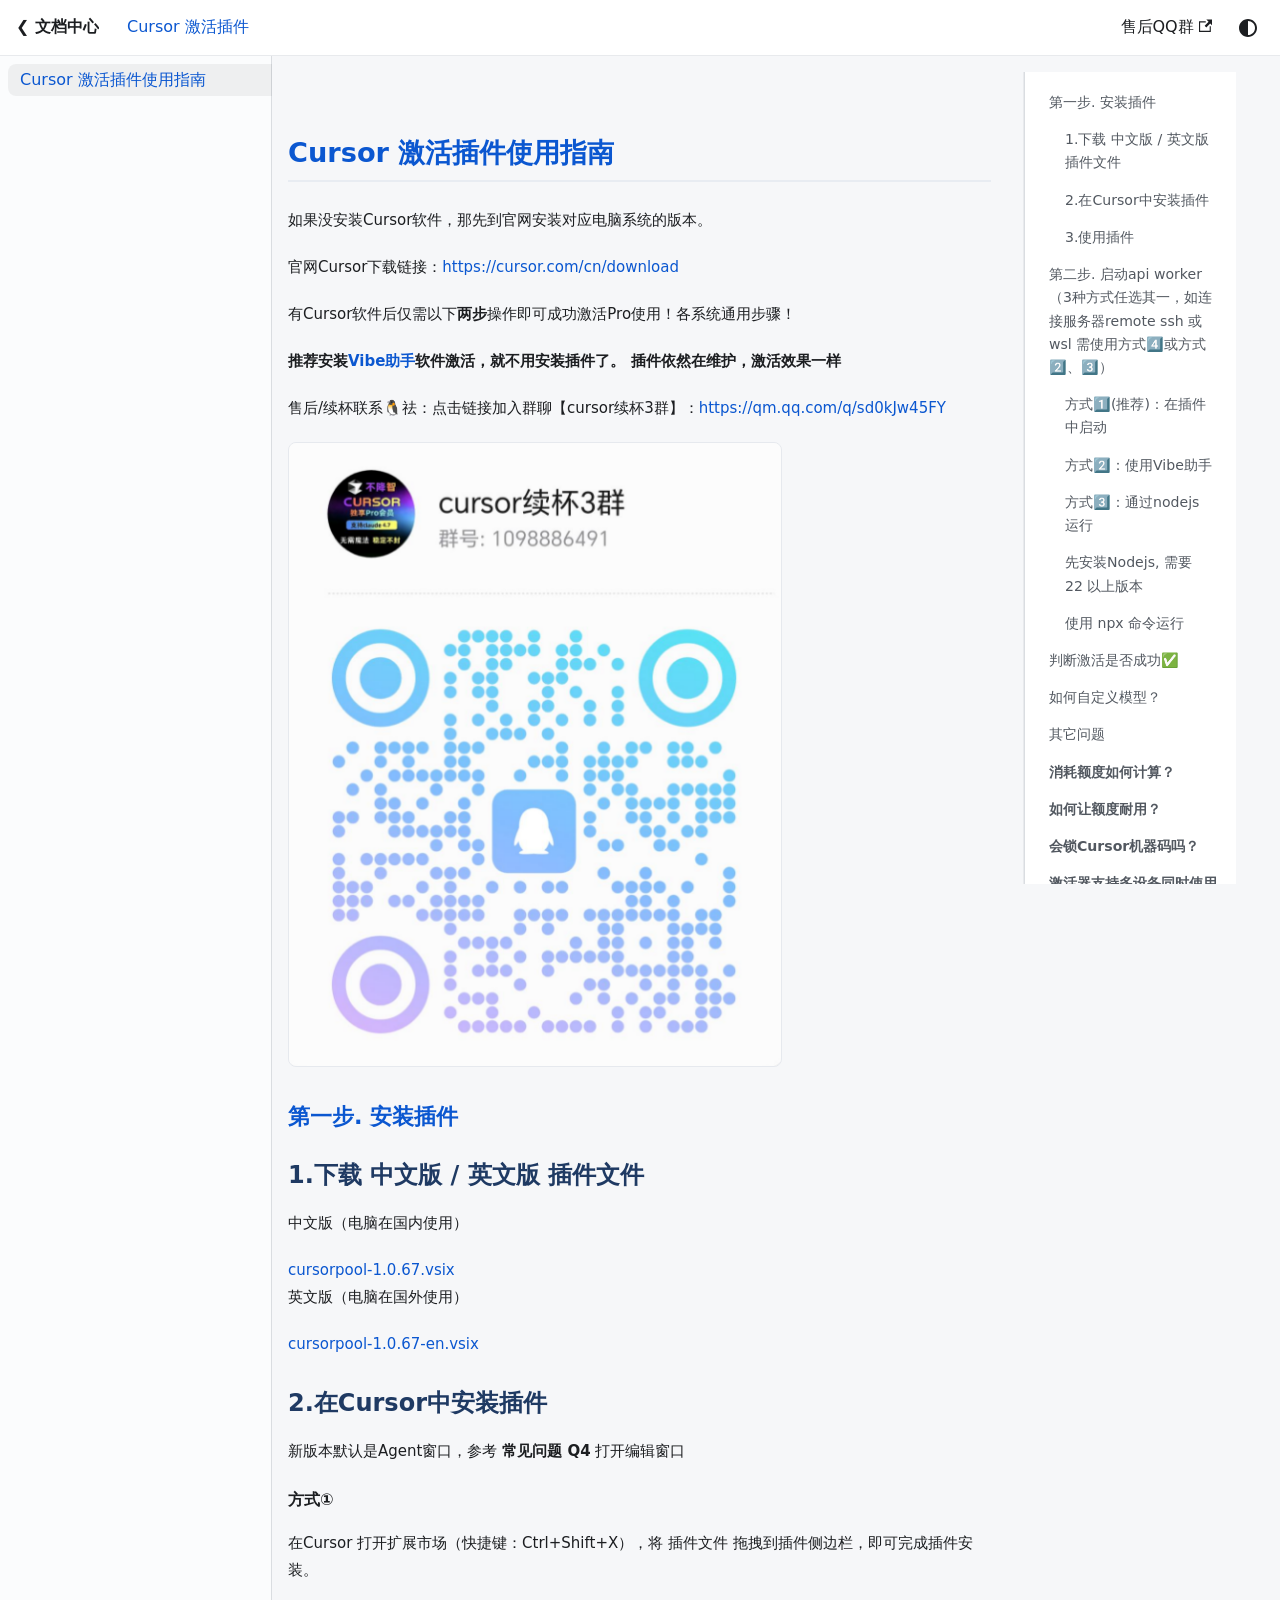
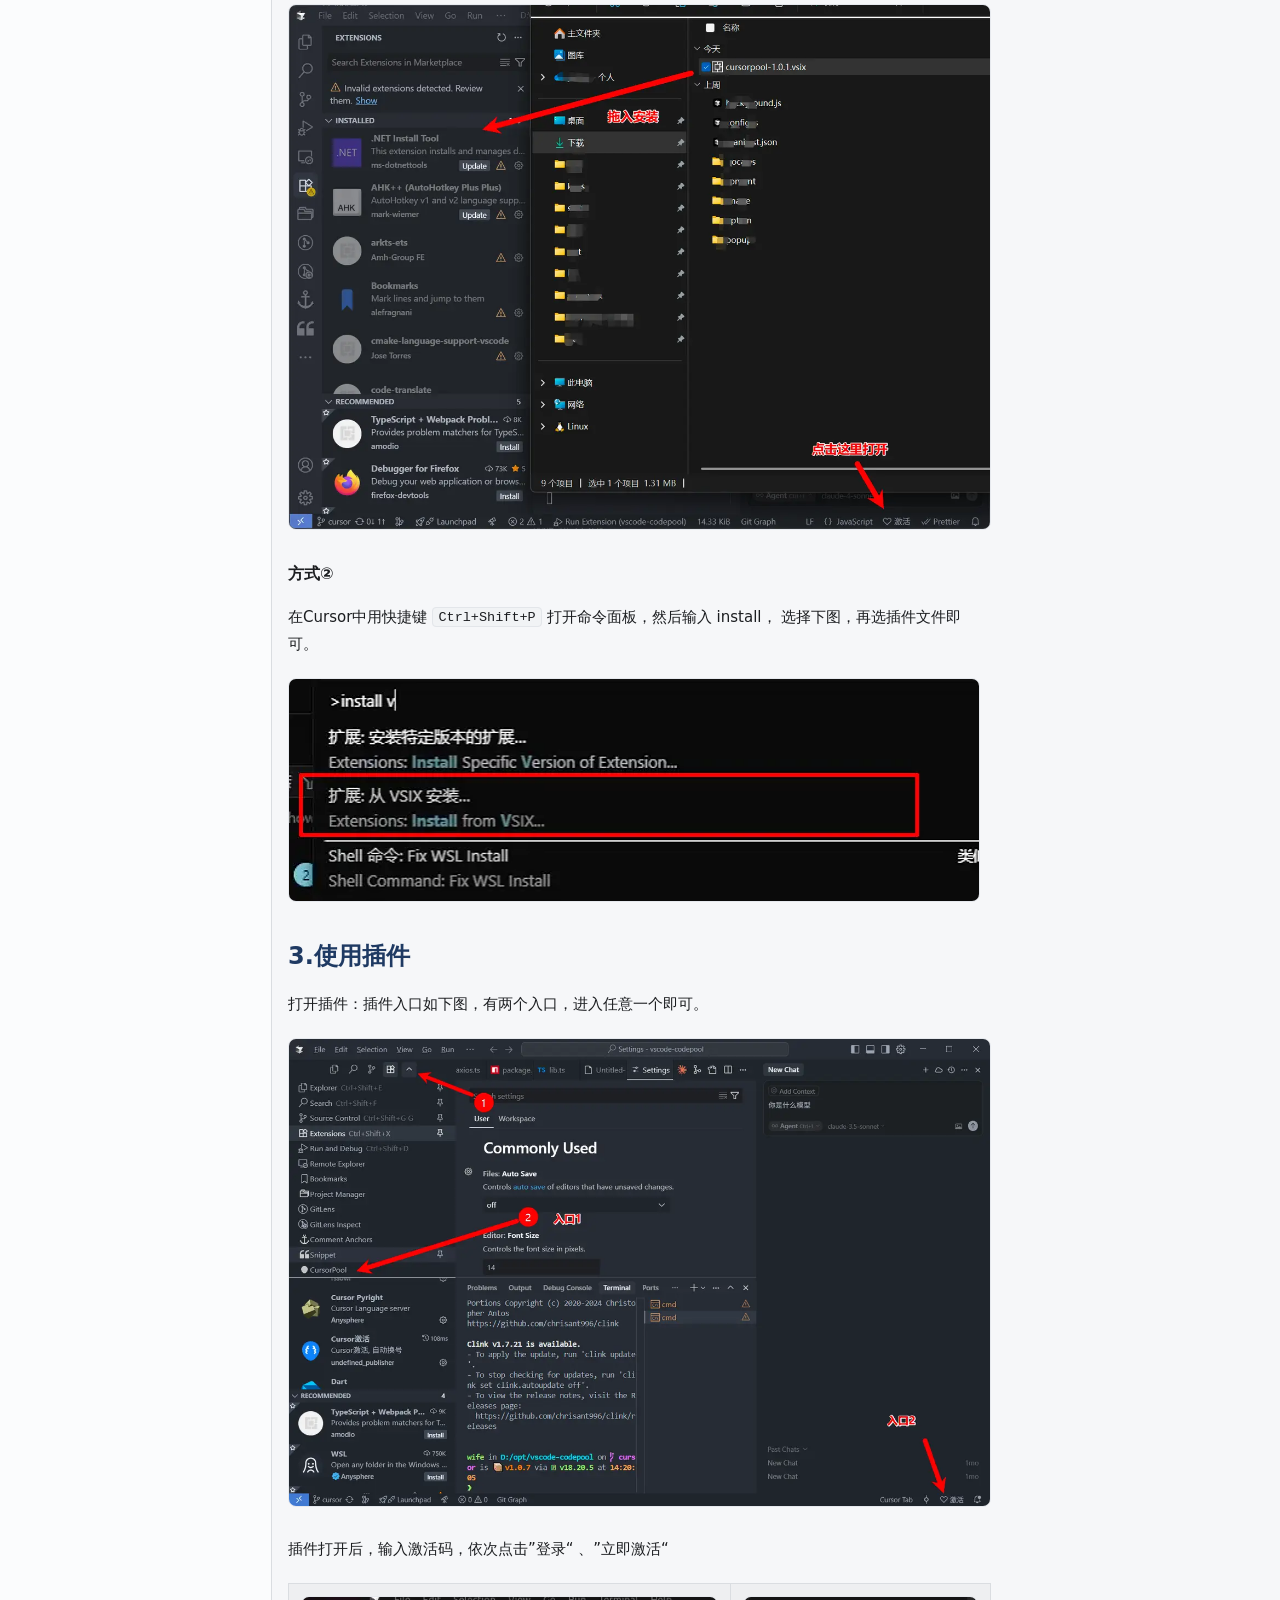
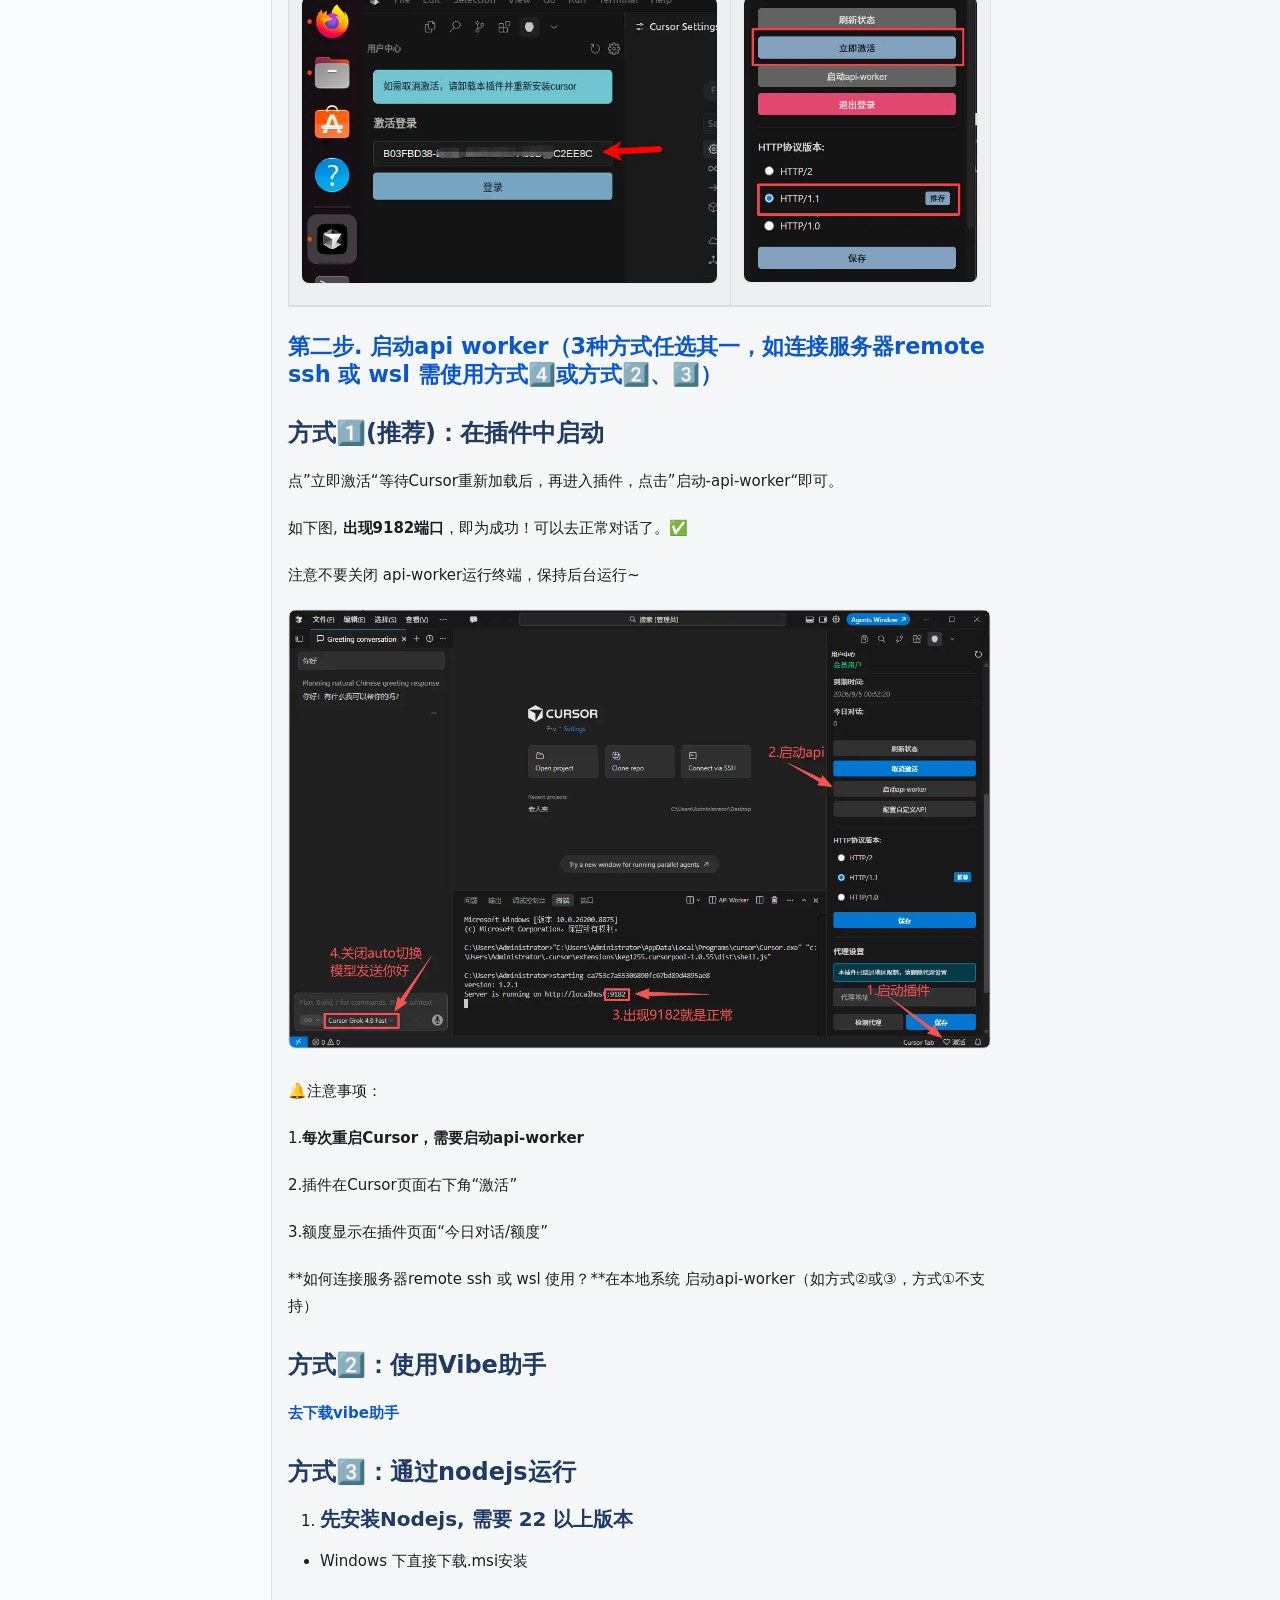
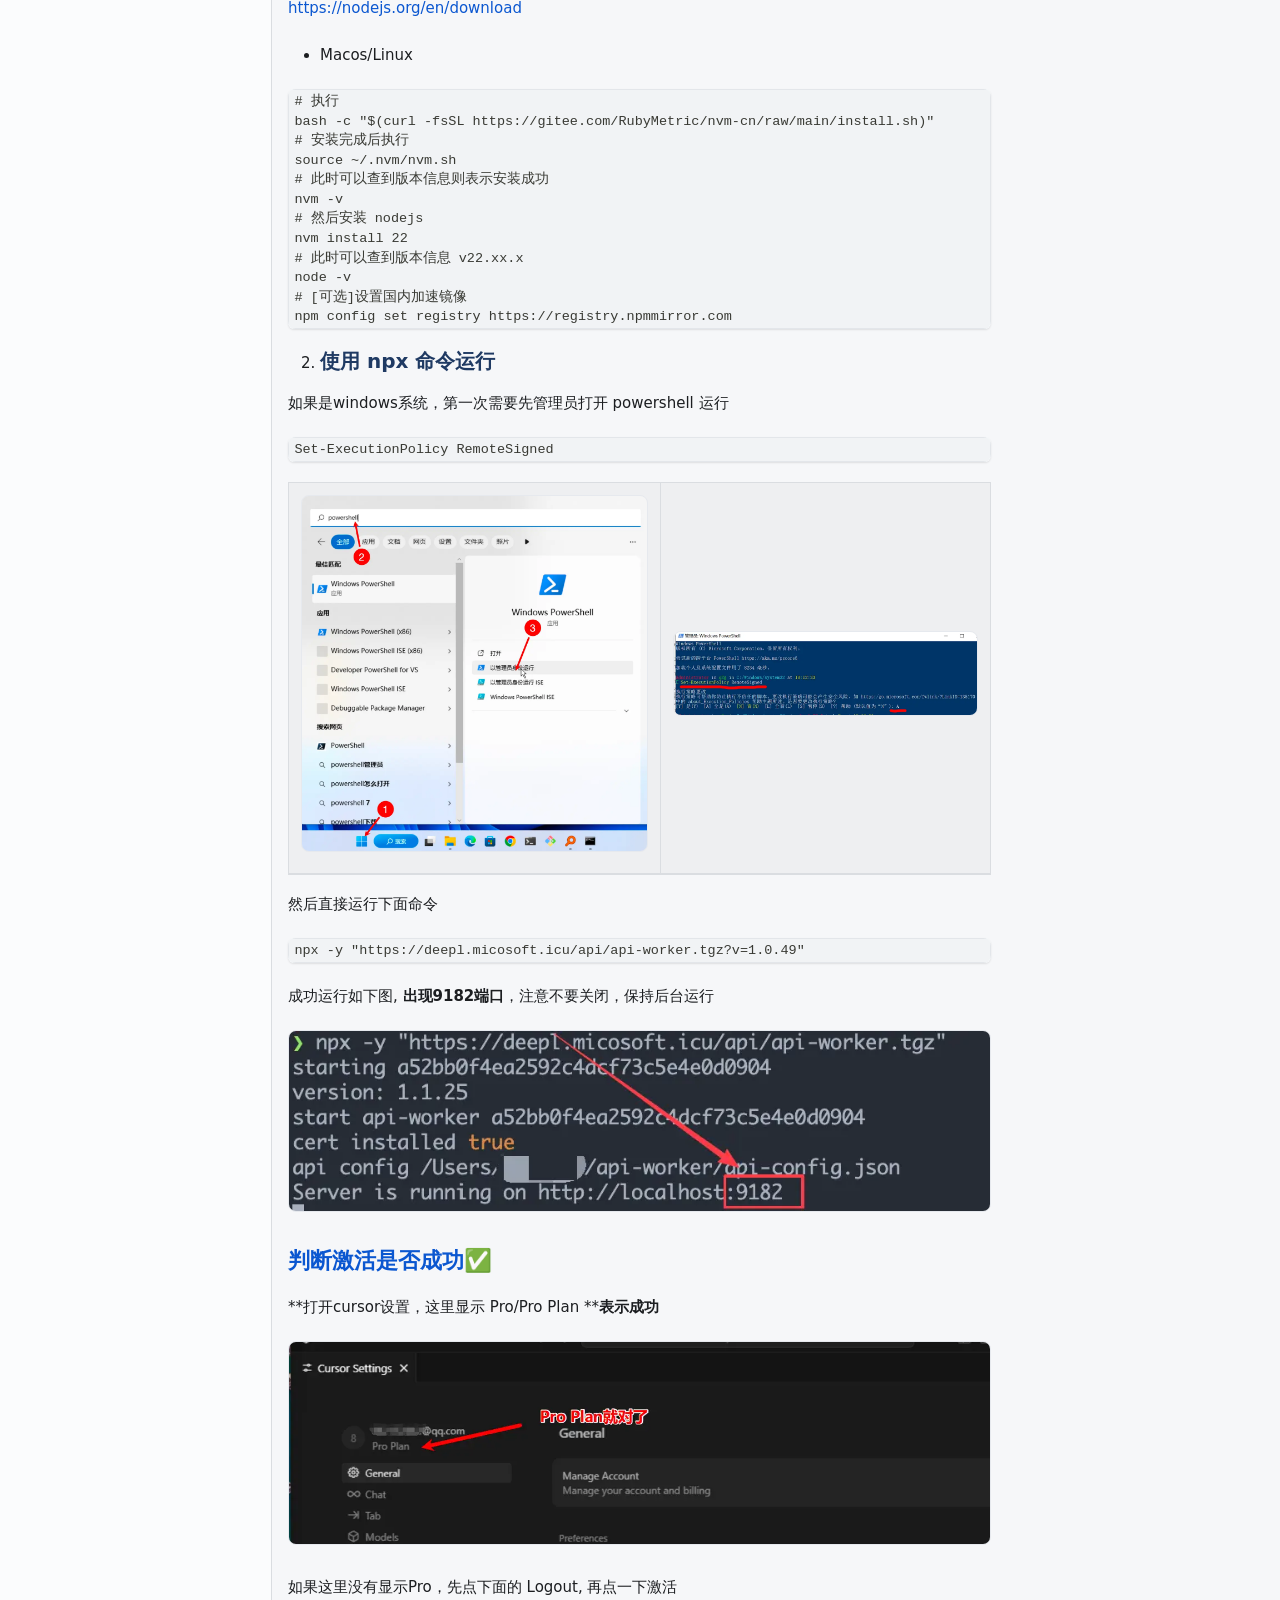
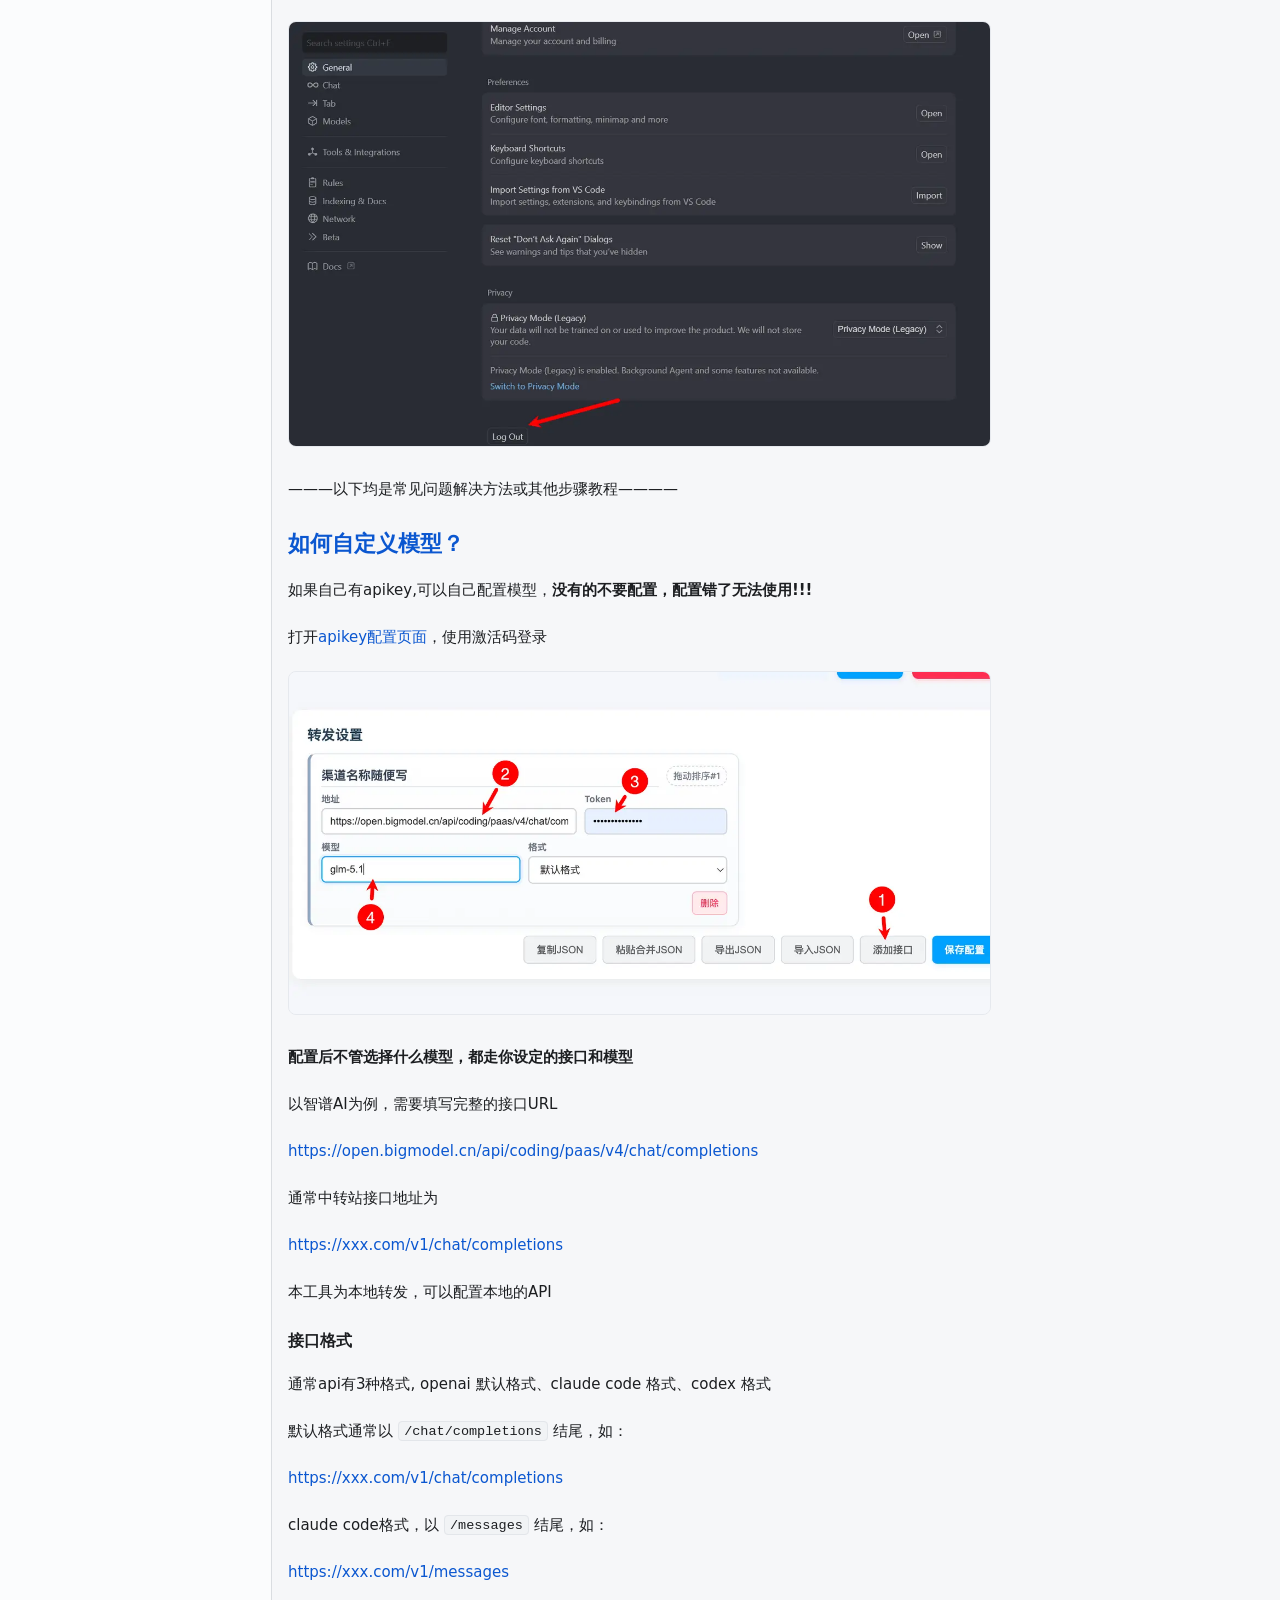
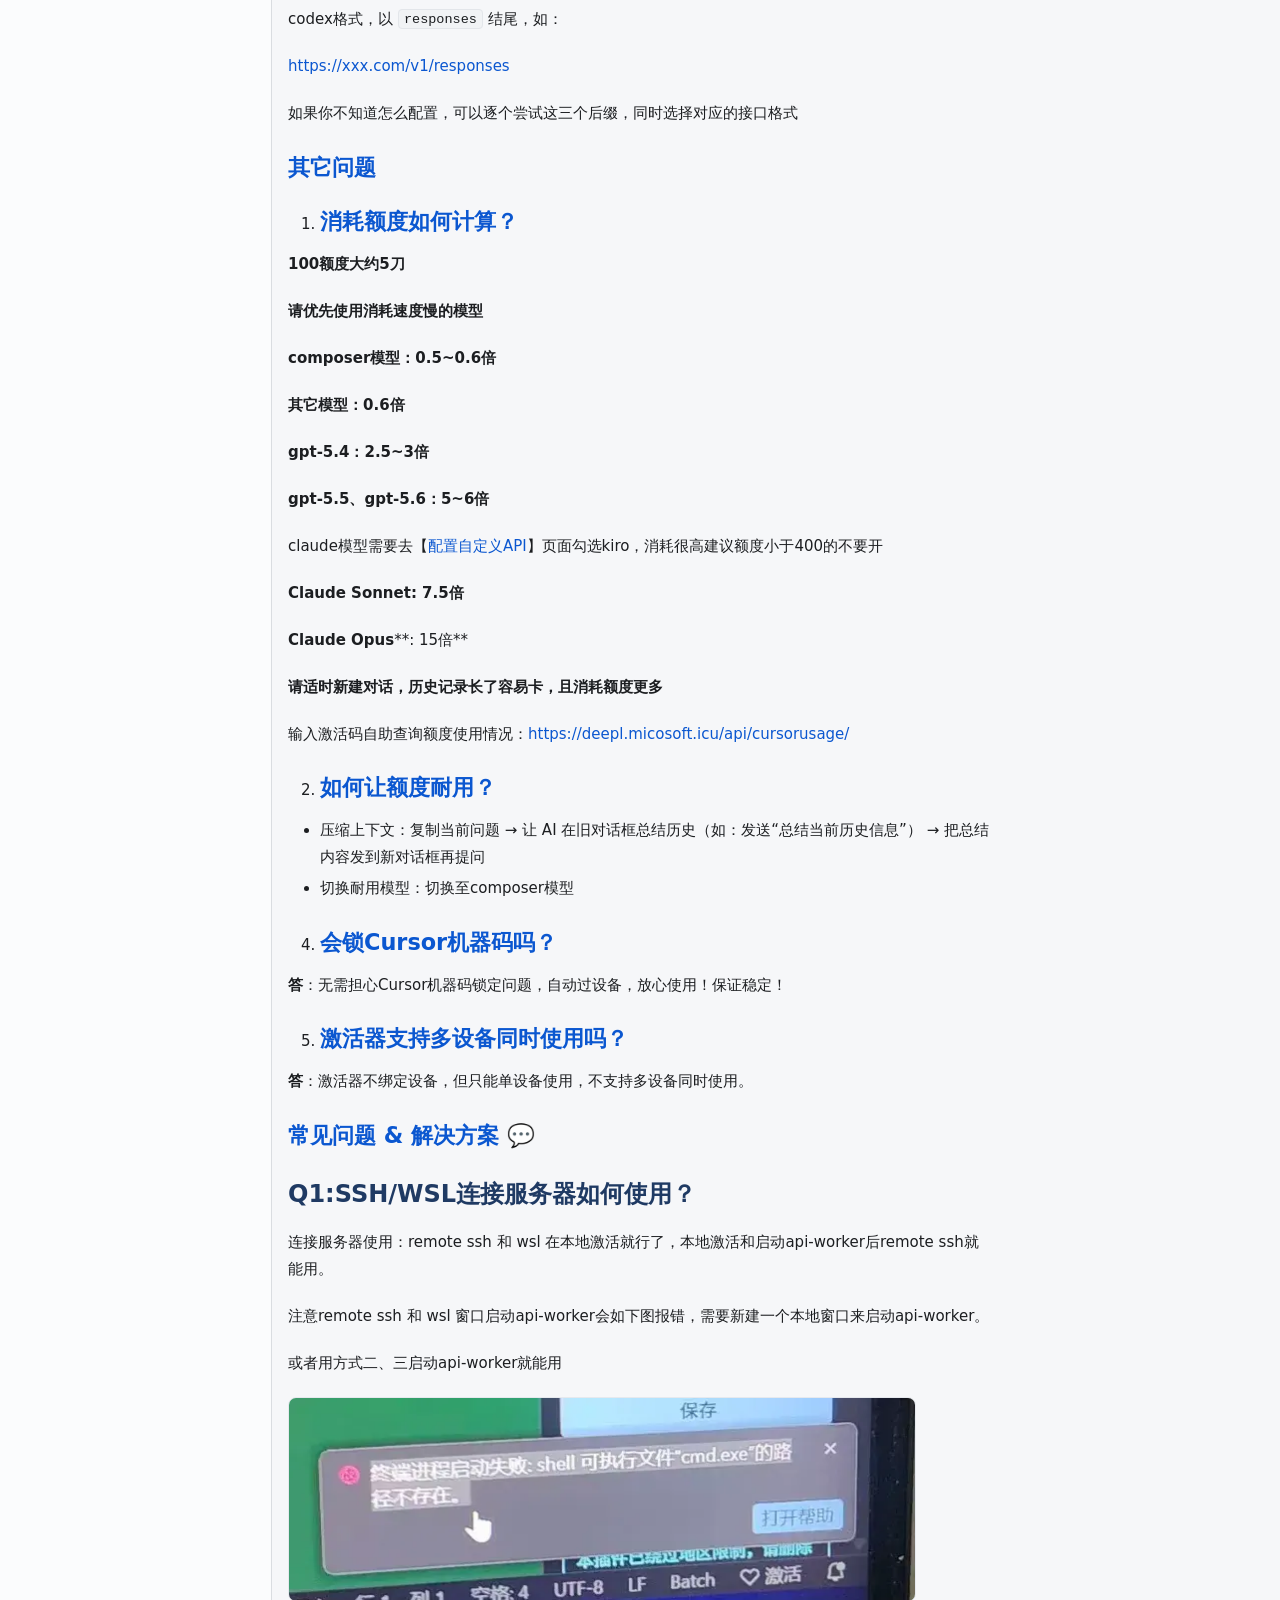
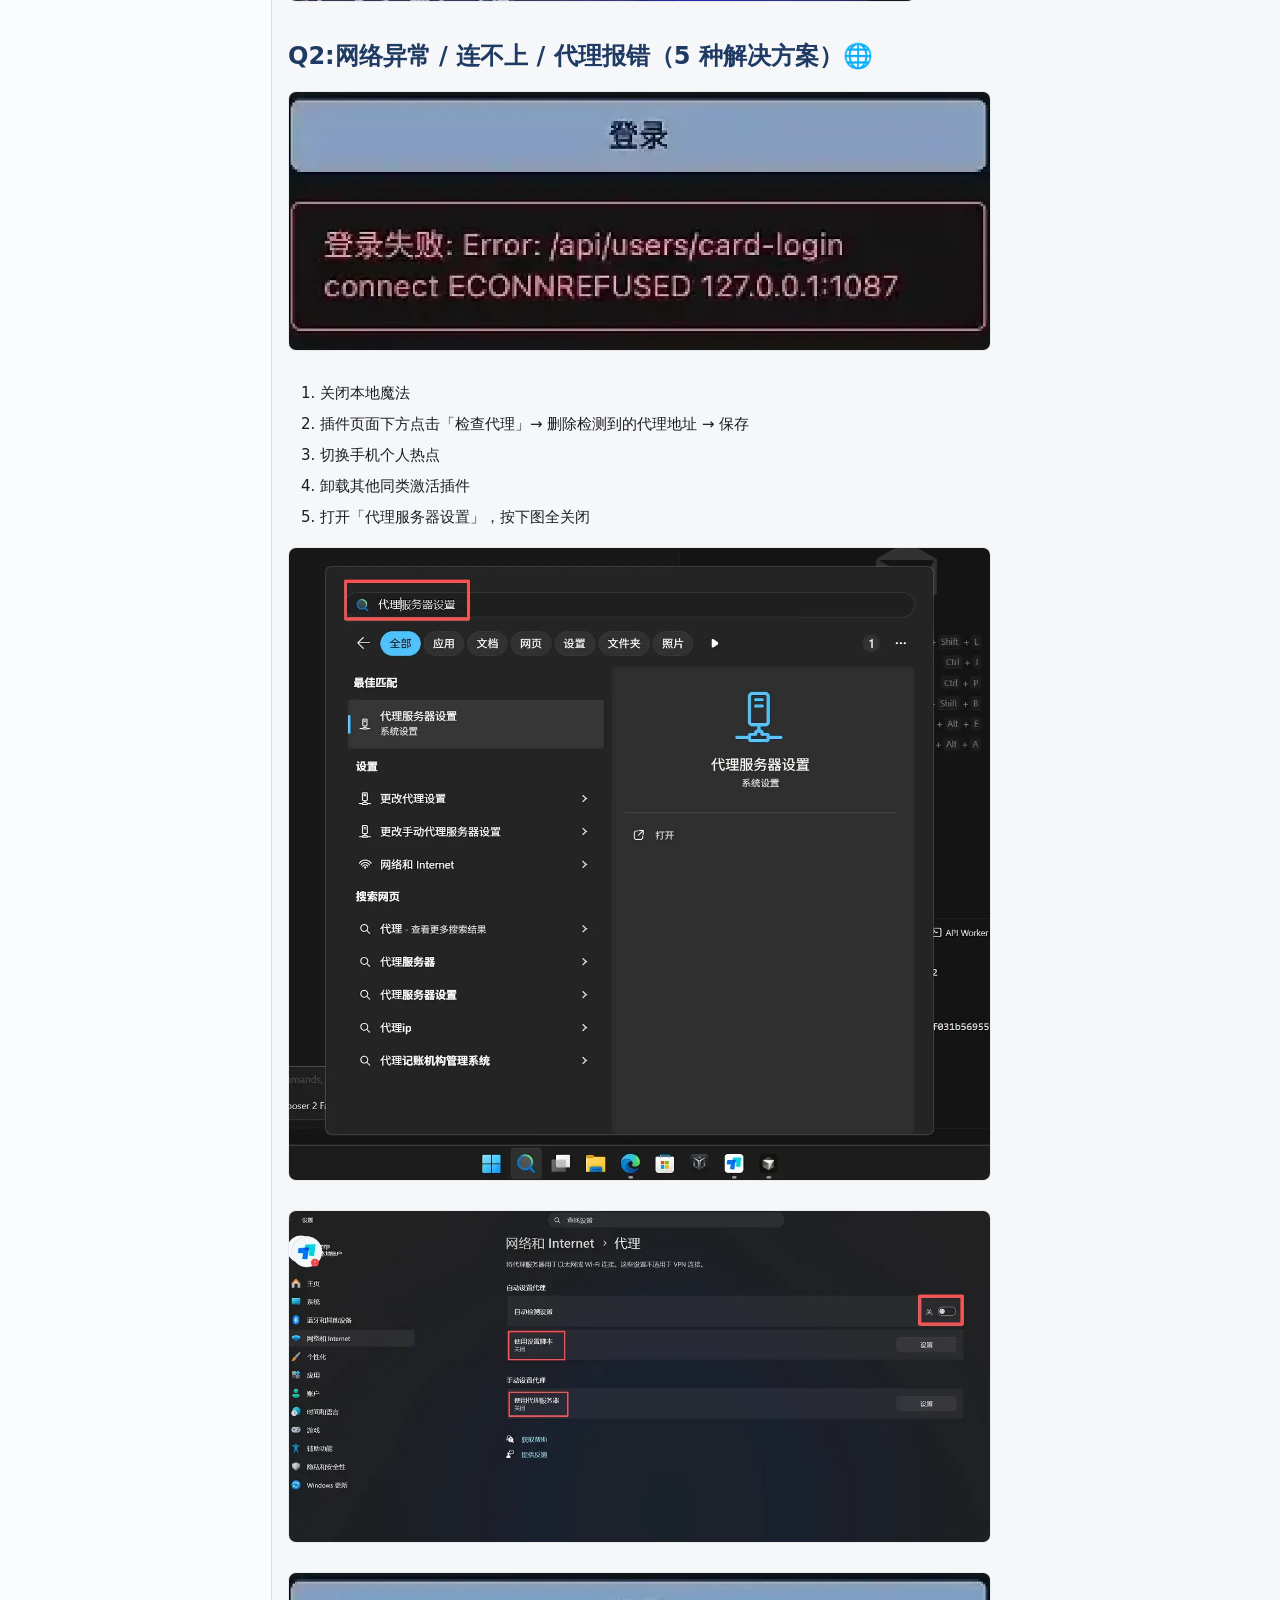
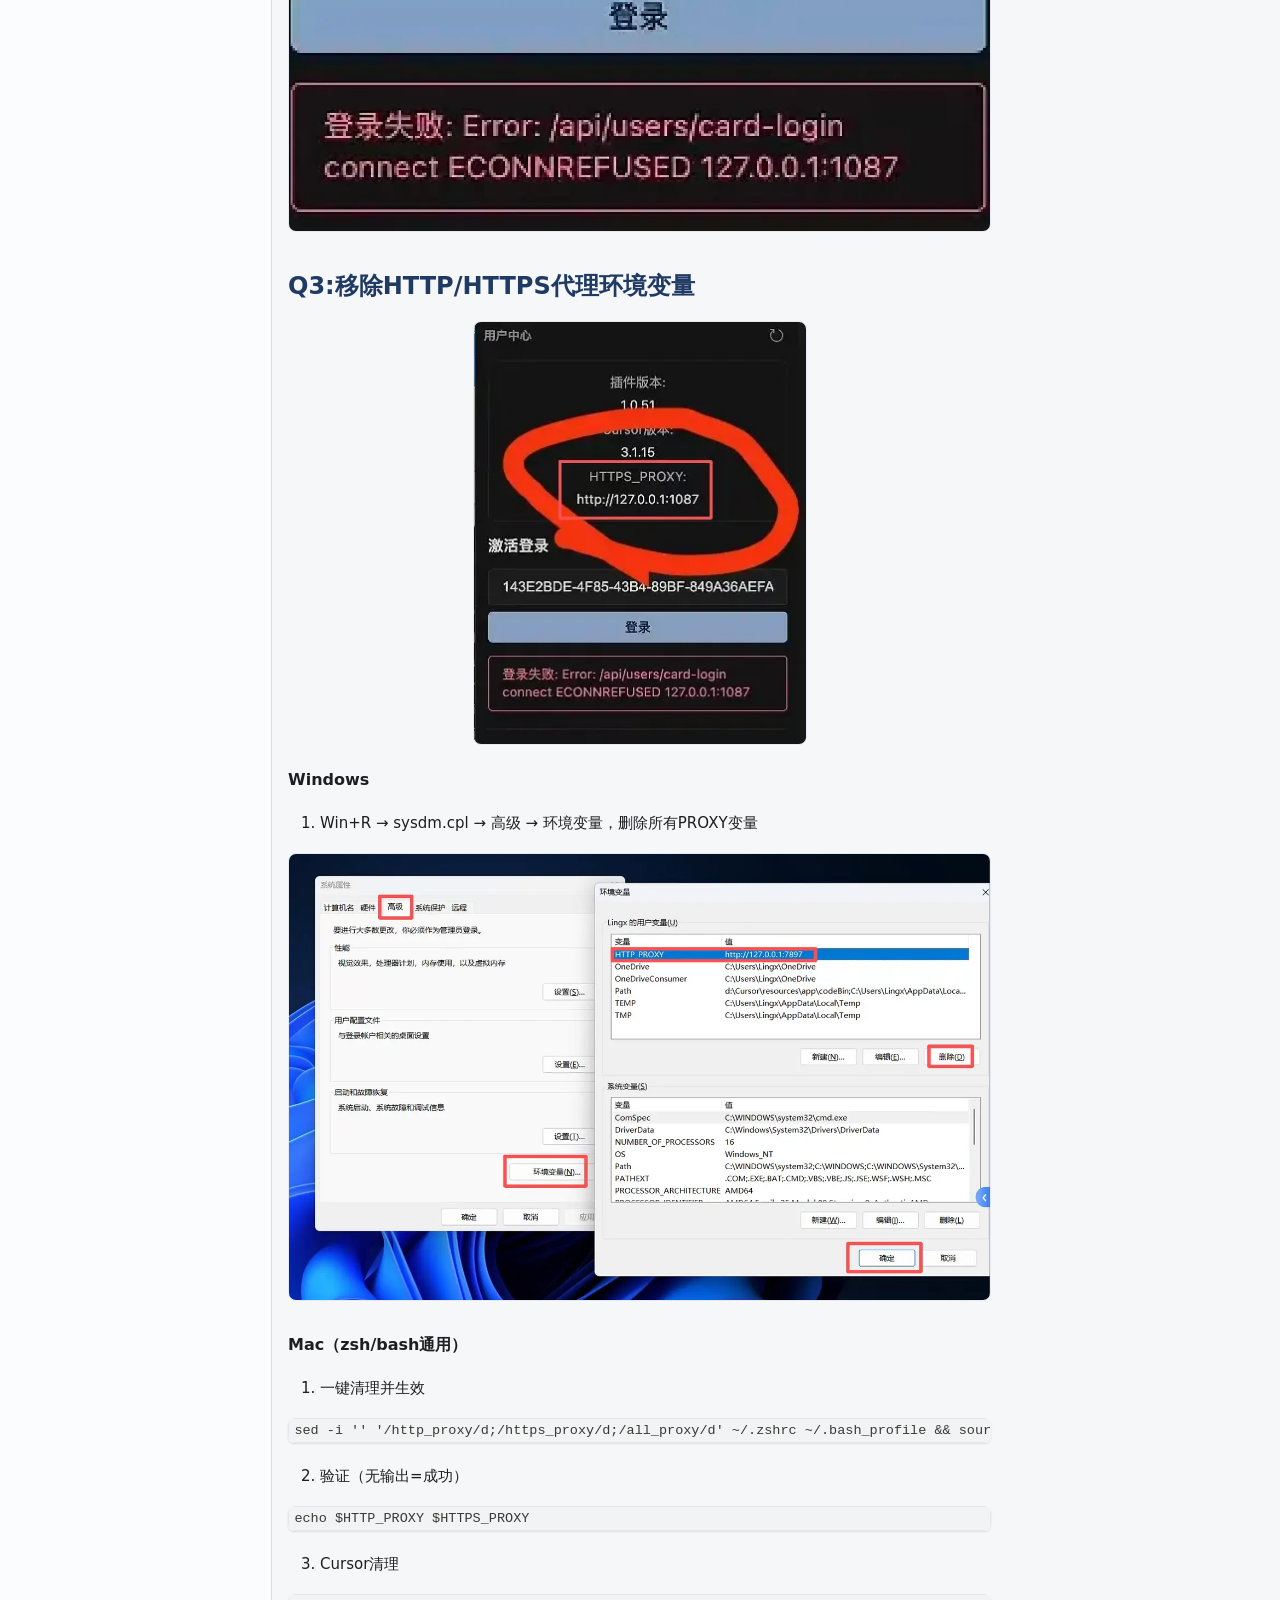
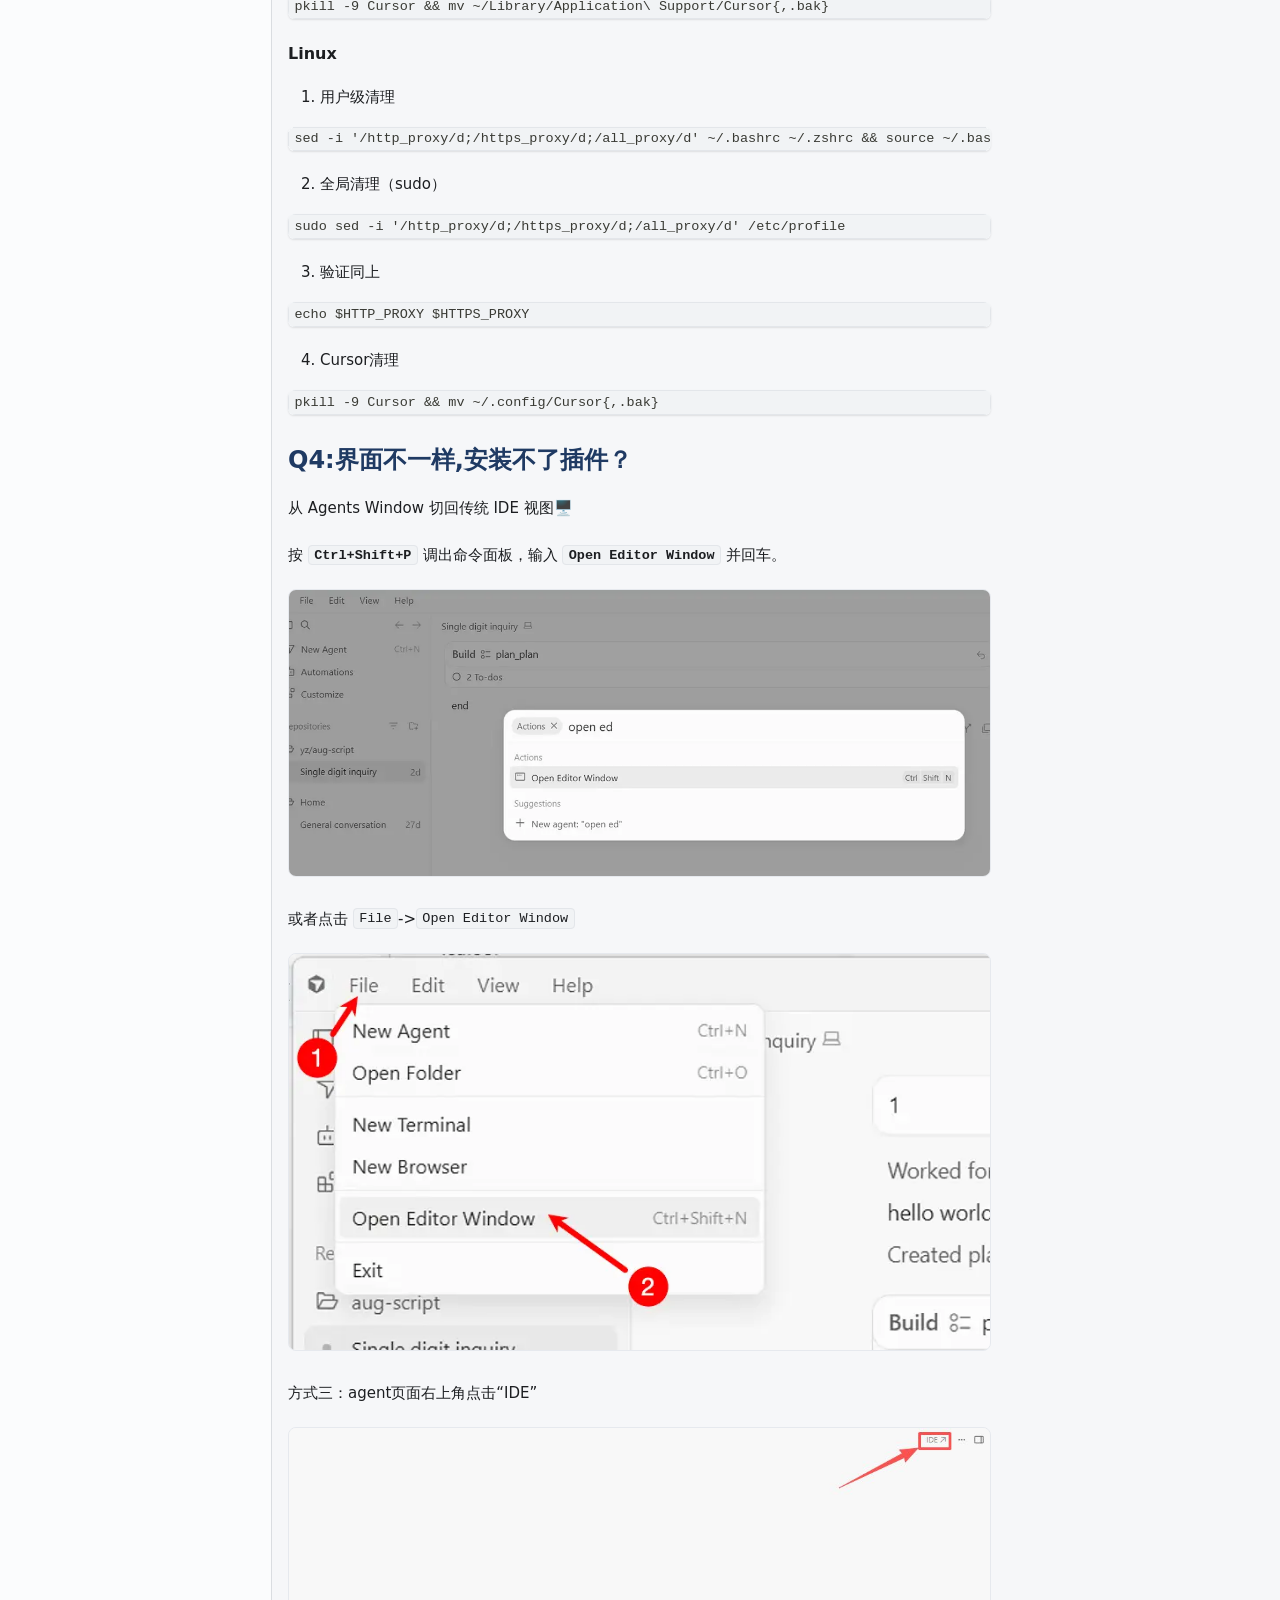
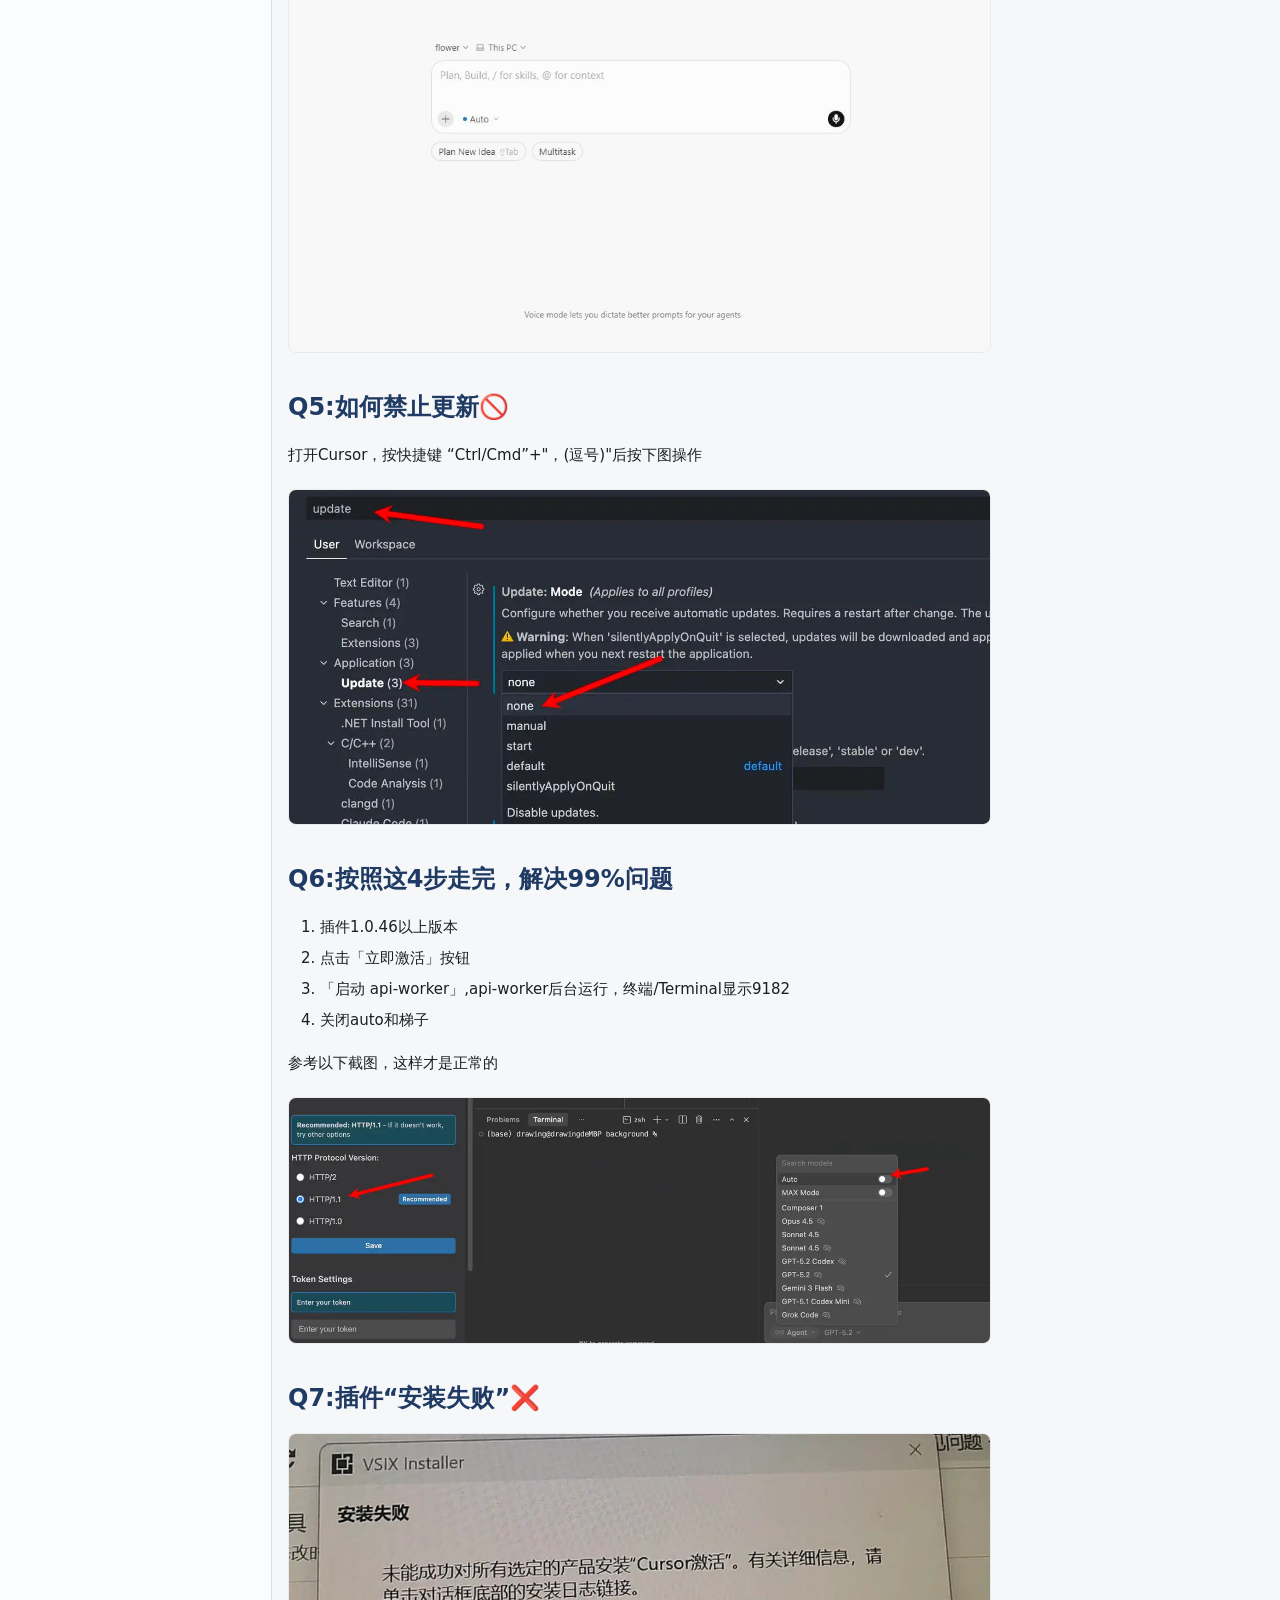
==== index.html @ e6054e98 "deploy: update site" ====
<!doctype html>
<html lang="zh-CN" dir="ltr" class="docs-wrapper plugin-docs plugin-id-default docs-version-current docs-doc-page docs-doc-id-intro" data-has-hydrated="false">
<head>
<meta charset="UTF-8">
<meta name="generator" content="Docusaurus v3.10.2">
<title data-rh="true">Cursor 激活插件使用指南 | Cursor 激活插件文档</title><meta data-rh="true" name="twitter:card" content="summary_large_image"><meta data-rh="true" property="og:url" content="https://yjlandlsj.github.io/"><meta data-rh="true" property="og:locale" content="zh_CN"><meta data-rh="true" name="docusaurus_locale" content="zh-CN"><meta data-rh="true" name="docsearch:language" content="zh-CN"><meta data-rh="true" name="viewport" content="width=device-width,initial-scale=1"><meta data-rh="true" name="docusaurus_version" content="current"><meta data-rh="true" name="docusaurus_tag" content="docs-default-current"><meta data-rh="true" name="docsearch:version" content="current"><meta data-rh="true" name="docsearch:docusaurus_tag" content="docs-default-current"><meta data-rh="true" property="og:title" content="Cursor 激活插件使用指南 | Cursor 激活插件文档"><meta data-rh="true" name="description" content="安装、激活、常见问题一站式指南"><meta data-rh="true" property="og:description" content="安装、激活、常见问题一站式指南"><link data-rh="true" rel="icon" href="/img/favicon.ico"><link data-rh="true" rel="canonical" href="https://yjlandlsj.github.io/"><link data-rh="true" rel="alternate" href="https://yjlandlsj.github.io/" hreflang="zh-CN"><link data-rh="true" rel="alternate" href="https://yjlandlsj.github.io/" hreflang="x-default"><script data-rh="true">function insertBanner(){var n=document.createElement("div");n.id="__docusaurus-base-url-issue-banner-container";n.innerHTML='\n<div id="__docusaurus-base-url-issue-banner" style="border: thick solid red; background-color: rgb(255, 230, 179); margin: 20px; padding: 20px; font-size: 20px;">\n   <p style="font-weight: bold; font-size: 30px;">Your Docusaurus site did not load properly.</p>\n   <p>A very common reason is a wrong site <a href="https://docusaurus.io/docs/docusaurus.config.js/#baseUrl" style="font-weight: bold;">baseUrl configuration</a>.</p>\n   <p>Current configured baseUrl = <span style="font-weight: bold; color: red;">/</span>  (default value)</p>\n   <p>We suggest trying baseUrl = <span id="__docusaurus-base-url-issue-banner-suggestion-container" style="font-weight: bold; color: green;"></span></p>\n</div>\n',document.body.prepend(n);var e=document.getElementById("__docusaurus-base-url-issue-banner-suggestion-container"),s=window.location.pathname,o="/"===s.substr(-1)?s:s+"/";e.textContent=o}document.addEventListener("DOMContentLoaded",function(){void 0===window.docusaurus&&insertBanner()})</script><script data-rh="true" type="application/ld+json">{"@context":"https://schema.org","@type":"BreadcrumbList","itemListElement":[{"@type":"ListItem","position":1,"name":"Cursor 激活插件使用指南","item":"https://yjlandlsj.github.io/"}]}</script><style>#netlify-badge,[data-netlify-badge],a[href^="https://www.netlify.com"],a[href^="http://www.netlify.com"],.netlify-badge,[class*="netlify"][style*="fixed"],div[class*="netlify-badge"],footer a[href*="netlify.com"]{display:none!important;visibility:hidden!important;pointer-events:none!important}</style><link rel="stylesheet" href="/assets/css/styles.51789613.css">
<script src="/assets/js/runtime~main.00f4b8e0.js" defer="defer"></script>
<script src="/assets/js/main.b631a111.js" defer="defer"></script>
</head>
<body>
<svg style="display: none;"><defs>
<symbol id="theme-svg-external-link" viewBox="0 0 24 24"><path fill="currentColor" d="M21 13v10h-21v-19h12v2h-10v15h17v-8h2zm3-12h-10.988l4.035 4-6.977 7.07 2.828 2.828 6.977-7.07 4.125 4.172v-11z"/></symbol>
</defs></svg>
<script>!function(){var t=function(){try{return new URLSearchParams(window.location.search).get("docusaurus-theme")}catch(t){}}()||function(){try{return window.localStorage.getItem("theme")}catch(t){}}();document.documentElement.setAttribute("data-theme",t||(window.matchMedia("(prefers-color-scheme: dark)").matches?"dark":"light")),document.documentElement.setAttribute("data-theme-choice",t||"system")}(),function(){try{const c=new URLSearchParams(window.location.search).entries();for(var[t,e]of c)if(t.startsWith("docusaurus-data-")){var a=t.replace("docusaurus-data-","data-");document.documentElement.setAttribute(a,e)}}catch(t){}}()</script><div id="__docusaurus"><div role="region" aria-label="跳到主要内容"><a class="skipToContent_fXgn" href="#__docusaurus_skipToContent_fallback">跳到主要内容</a></div><nav aria-label="主导航" class="theme-layout-navbar navbar navbar--fixed-top"><div class="navbar__inner"><div class="theme-layout-navbar-left navbar__items"><button aria-label="切换导航栏" aria-expanded="false" class="navbar__toggle clean-btn" type="button"><svg width="30" height="30" viewBox="0 0 30 30" aria-hidden="true"><path stroke="currentColor" stroke-linecap="round" stroke-miterlimit="10" stroke-width="2" d="M4 7h22M4 15h22M4 23h22"></path></svg></button><a class="navbar__brand" href="/"><b class="navbar__title text--truncate">❮ 文档中心</b></a><a aria-current="page" class="navbar__item navbar__link navbar__link--active" href="/">Cursor 激活插件</a></div><div class="theme-layout-navbar-right navbar__items navbar__items--right"><a href="https://qm.qq.com/q/sd0kJw45FY" target="_blank" rel="noopener noreferrer" class="navbar__item navbar__link">售后QQ群<svg width="13.5" height="13.5" aria-label="(opens in new tab)" class="iconExternalLink_nPIU"><use href="#theme-svg-external-link"></use></svg></a><div class="toggle_vylO colorModeToggle_DEke"><button class="clean-btn toggleButton_gllP toggleButtonDisabled_aARS" type="button" disabled="" title="system mode" aria-label="切换浅色/暗黑模式（当前为system mode）"><svg viewBox="0 0 24 24" width="24" height="24" aria-hidden="true" class="toggleIcon_g3eP lightToggleIcon_pyhR"><path fill="currentColor" d="M12,9c1.65,0,3,1.35,3,3s-1.35,3-3,3s-3-1.35-3-3S10.35,9,12,9 M12,7c-2.76,0-5,2.24-5,5s2.24,5,5,5s5-2.24,5-5 S14.76,7,12,7L12,7z M2,13l2,0c0.55,0,1-0.45,1-1s-0.45-1-1-1l-2,0c-0.55,0-1,0.45-1,1S1.45,13,2,13z M20,13l2,0c0.55,0,1-0.45,1-1 s-0.45-1-1-1l-2,0c-0.55,0-1,0.45-1,1S19.45,13,20,13z M11,2v2c0,0.55,0.45,1,1,1s1-0.45,1-1V2c0-0.55-0.45-1-1-1S11,1.45,11,2z M11,20v2c0,0.55,0.45,1,1,1s1-0.45,1-1v-2c0-0.55-0.45-1-1-1C11.45,19,11,19.45,11,20z M5.99,4.58c-0.39-0.39-1.03-0.39-1.41,0 c-0.39,0.39-0.39,1.03,0,1.41l1.06,1.06c0.39,0.39,1.03,0.39,1.41,0s0.39-1.03,0-1.41L5.99,4.58z M18.36,16.95 c-0.39-0.39-1.03-0.39-1.41,0c-0.39,0.39-0.39,1.03,0,1.41l1.06,1.06c0.39,0.39,1.03,0.39,1.41,0c0.39-0.39,0.39-1.03,0-1.41 L18.36,16.95z M19.42,5.99c0.39-0.39,0.39-1.03,0-1.41c-0.39-0.39-1.03-0.39-1.41,0l-1.06,1.06c-0.39,0.39-0.39,1.03,0,1.41 s1.03,0.39,1.41,0L19.42,5.99z M7.05,18.36c0.39-0.39,0.39-1.03,0-1.41c-0.39-0.39-1.03-0.39-1.41,0l-1.06,1.06 c-0.39,0.39-0.39,1.03,0,1.41s1.03,0.39,1.41,0L7.05,18.36z"></path></svg><svg viewBox="0 0 24 24" width="24" height="24" aria-hidden="true" class="toggleIcon_g3eP darkToggleIcon_wfgR"><path fill="currentColor" d="M9.37,5.51C9.19,6.15,9.1,6.82,9.1,7.5c0,4.08,3.32,7.4,7.4,7.4c0.68,0,1.35-0.09,1.99-0.27C17.45,17.19,14.93,19,12,19 c-3.86,0-7-3.14-7-7C5,9.07,6.81,6.55,9.37,5.51z M12,3c-4.97,0-9,4.03-9,9s4.03,9,9,9s9-4.03,9-9c0-0.46-0.04-0.92-0.1-1.36 c-0.98,1.37-2.58,2.26-4.4,2.26c-2.98,0-5.4-2.42-5.4-5.4c0-1.81,0.89-3.42,2.26-4.4C12.92,3.04,12.46,3,12,3L12,3z"></path></svg><svg viewBox="0 0 24 24" width="24" height="24" aria-hidden="true" class="toggleIcon_g3eP systemToggleIcon_QzmC"><path fill="currentColor" d="m12 21c4.971 0 9-4.029 9-9s-4.029-9-9-9-9 4.029-9 9 4.029 9 9 9zm4.95-13.95c1.313 1.313 2.05 3.093 2.05 4.95s-0.738 3.637-2.05 4.95c-1.313 1.313-3.093 2.05-4.95 2.05v-14c1.857 0 3.637 0.737 4.95 2.05z"></path></svg></button></div><div class="navbarSearchContainer_Bca1"></div></div></div><div role="presentation" class="navbar-sidebar__backdrop"></div></nav><div id="__docusaurus_skipToContent_fallback" class="theme-layout-main main-wrapper mainWrapper_z2l0"><div class="docsWrapper_hBAB"><button aria-label="回到顶部" class="clean-btn theme-back-to-top-button backToTopButton_sjWU" type="button"></button><div class="docRoot_UBD9"><aside class="theme-doc-sidebar-container docSidebarContainer_YfHR"><div class="sidebarViewport_aRkj"><div class="sidebar_njMd"><nav aria-label="文档侧边栏" class="menu thin-scrollbar menu_SIkG"><ul class="theme-doc-sidebar-menu menu__list"><li class="theme-doc-sidebar-item-link theme-doc-sidebar-item-link-level-1 menu__list-item"><a class="menu__link menu__link--active" aria-current="page" href="/"><span class="linkLabel_WmDU">Cursor 激活插件使用指南</span></a></li></ul></nav></div></div></aside><main class="docMainContainer_TBSr"><div class="container padding-top--md padding-bottom--lg"><div class="row"><div class="col docItemCol_VOVn"><div class="docItemContainer_Djhp"><article><nav class="theme-doc-breadcrumbs breadcrumbsContainer_Z_bl" aria-label="页面路径"><ul class="breadcrumbs"><li class="breadcrumbs__item"><a aria-label="主页面" class="breadcrumbs__link" href="/"><svg viewBox="0 0 24 24" class="breadcrumbHomeIcon_YNFT"><path d="M10 19v-5h4v5c0 .55.45 1 1 1h3c.55 0 1-.45 1-1v-7h1.7c.46 0 .68-.57.33-.87L12.67 3.6c-.38-.34-.96-.34-1.34 0l-8.36 7.53c-.34.3-.13.87.33.87H5v7c0 .55.45 1 1 1h3c.55 0 1-.45 1-1z" fill="currentColor"></path></svg></a></li><li class="breadcrumbs__item breadcrumbs__item--active"><span class="breadcrumbs__link">Cursor 激活插件使用指南</span></li></ul></nav><div class="tocCollapsible_ETCw theme-doc-toc-mobile tocMobile_ITEo"><button type="button" class="clean-btn tocCollapsibleButton_TO0P">本页总览</button></div><div class="theme-doc-markdown markdown"><header><h1>Cursor 激活插件使用指南</h1></header><p>如果没安装Cursor软件，那先到官网安装对应电脑系统的版本。</p>
<p>官网Cursor下载链接：<a href="https://cursor.com/cn/download" target="_blank" rel="noopener noreferrer" class="">https://cursor.com/cn/download</a></p>
<p>有Cursor软件后仅需以下<strong>两步</strong>操作即可成功激活Pro使用！各系统通用步骤！</p>
<p><strong>推荐安装<a href="https://docs.cloudpp.win/docs/vibe-assistant" target="_blank" rel="noopener noreferrer" class="">Vibe助手</a>软件激活，就不用安装插件了。
插件依然在维护，激活效果一样</strong></p>
<p>售后/续杯联系🐧祛：点击链接加入群聊【cursor续杯3群】：<a href="https://qm.qq.com/q/sd0kJw45FY" target="_blank" rel="noopener noreferrer" class="">https://qm.qq.com/q/sd0kJw45FY</a></p>
<p><img decoding="async" loading="lazy" alt="cursor续杯3群二维码" src="/assets/images/qq-group-qrcode-9933162ff42ab650b49702290ca72e7a.png" width="494" height="626" class="img_ev3q"></p>
<h2 class="anchor anchorTargetStickyNavbar_Vzrq" id="第一步-安装插件">第一步. 安装插件<a href="#第一步-安装插件" class="hash-link" aria-label="第一步. 安装插  件的直接链接" title="第一步. 安装插件的直接链接" translate="no">​</a></h2>
<h3 class="anchor anchorTargetStickyNavbar_Vzrq" id="1下载-中文版--英文版-插件文件">1.下载 中文版 / 英文版 插件文件<a href="#1下载-中文版--英文版-插件文件" class="hash-link" aria-label="1.下载 中文版 / 英文版 插件文件的直接链接" title="1.下载 中文版 / 英文版 插件文件的直接链接" translate="no">​</a></h3>
<p>中文版（电脑在国内使用）</p>
<a href="files/cursorpool-1.0.67.vsix">cursorpool-1.0.67.vsix</a>
<p>英文版（电脑在国外使用）</p>
<a href="files/cursorpool-1.0.67-en.vsix">cursorpool-1.0.67-en.vsix</a>
<h3 class="anchor anchorTargetStickyNavbar_Vzrq" id="2在cursor中安装插件">2.在Cursor中安装插件<a href="#2在cursor中安装插件" class="hash-link" aria-label="2.在Cursor中安装插件的直接链接" title="2.在Cursor中安装插件的直接链接" translate="no">​</a></h3>
<p>新版本默认是Agent窗口，参考 <strong>常见问题 Q4</strong> 打开编辑窗口</p>
<h4 class="anchor anchorTargetStickyNavbar_Vzrq" id="方式">方式①<a href="#方式" class="hash-link" aria-label="方式①的直接链接" title="方式①的直接链接" translate="no">​</a></h4>
<p>在Cursor 打开扩展市场（快捷键：Ctrl+Shift+X），将 插件文件 拖拽到插件侧边栏，即可完成插件安装。</p>
<p><img decoding="async" loading="lazy" alt="image.png" src="/assets/images/4e69a64f3afeb438d93bd8aa799d3165-36ee277d7f847b8df33a2616ebb1ed99.webp" width="1280" height="958" class="img_ev3q"></p>
<h4 class="anchor anchorTargetStickyNavbar_Vzrq" id="方式-1">方式②<a href="#方式-1" class="hash-link" aria-label="方式②的直接链接" title="方式②的直接链接" translate="no">​</a></h4>
<p>在Cursor中用快捷键 <code>Ctrl+Shift+P</code> 打开命令面板，然后输入 install， 选择下图，再选插件文件即可。</p>
<p><img decoding="async" loading="lazy" alt="image.png" src="[data-uri]" width="692" height="222" class="img_ev3q"></p>
<h3 class="anchor anchorTargetStickyNavbar_Vzrq" id="3使用插件">3.使用插件<a href="#3使用插件" class="hash-link" aria-label="3.使用插件的直接链接" title="3.使用插件的直接链接" translate="no">​</a></h3>
<p>打开插件：插件入口如下图，有两个入口，进入任意一个即可。</p>
<p><img decoding="async" loading="lazy" alt="image.png" src="/assets/images/8f3e8d9175d1b21932cb914d3ea60e5f-760a4ed7480c76677d3585ed018b6eb6.webp" width="1280" height="853" class="img_ev3q"></p>
<p>插件打开后，输入激活码，依次点击”登录“ 、”立即激活“</p>
<table><thead><tr><th><img decoding="async" loading="lazy" alt="image.png" src="/assets/images/ce413a6cfec5e6f7a2674441140a4dc8-1b986ef1d58ec25e73cb506222fb947d.webp" width="821" height="566" class="img_ev3q"></th><th><img decoding="async" loading="lazy" alt="image.png" src="[data-uri]" width="461" height="564" class="img_ev3q"></th></tr></thead></table>
<h2 class="anchor anchorTargetStickyNavbar_Vzrq" id="第二步-启动api-worker3种方式任选其一如连接服务器remote-ssh-或-wsl-需使用方式4️⃣或方式2️⃣3️⃣">第二步. 启动api worker（3种方式任选其一，如连接服务器remote ssh 或 wsl 需使用方式4️⃣或方式2️⃣、3️⃣）<a href="#第二步-启动api-worker3种方式任选其一如连接服务器remote-ssh-或-wsl-需使用方式4️⃣或方式2️⃣3️⃣" class="hash-link" aria-label="第二步. 启动api worker（3种方式任选其一，如连接服务器remote ssh 或 wsl 需使用方式4️⃣或方式2️⃣、3️⃣）的直接链接" title="第二步. 启动api worker（3种方式任选其一，如连接服务器remote ssh 或 wsl 需使用方式4️⃣或方式2️⃣、3️⃣）的直接链接" translate="no">​</a></h2>
<h3 class="anchor anchorTargetStickyNavbar_Vzrq" id="方式1️⃣推荐在插件中启动">方式1️⃣(推荐)：在插件中启动<a href="#方式1️⃣推荐在插件中启动" class="hash-link" aria-label="方式1️⃣(推荐)：在插件中启动的直接链接" title="方式1️⃣(推荐)：在插件中启动的直接链接" translate="no">​</a></h3>
<p>点”立即激活“等待Cursor重新加载后，再进入插件，点击”启动-api-worker“即可。</p>
<p>如下图, <strong>出现9182端口</strong>，即为成功！可以去正常对话了。✅</p>
<p>注意不要关闭 api-worker运行终端，保持后台运行~</p>
<p><img decoding="async" loading="lazy" alt="image.png" src="/assets/images/api-worker-9182-a3761452924b1acc63164482ea7160b9.webp" width="1280" height="800" class="img_ev3q"></p>
<p>🔔注意事项：</p>
<p>1.<strong>每次重启Cursor，需要启动api-worker</strong></p>
<p>2.插件在Cursor页面右下角“激活”</p>
<p>3.额度显示在插件页面“今日对话/额度”</p>
<p>**如何连接服务器remote ssh 或 wsl 使用？**在本地系统 启动api-worker（如方式②或③，方式①不支持）</p>
<h3 class="anchor anchorTargetStickyNavbar_Vzrq" id="方式2️⃣使用vibe助手">方式2️⃣：使用Vibe助手<a href="#方式2️⃣使用vibe助手" class="hash-link" aria-label="方式2️⃣：使用Vibe助手的直接链接" title="方式2️⃣：使用Vibe助手的直接链接" translate="no">​</a></h3>
<p><strong><a href="https://docs.cloudpp.win/docs/vibe-assistant" target="_blank" rel="noopener noreferrer" class="">去下载vibe助手</a></strong></p>
<h3 class="anchor anchorTargetStickyNavbar_Vzrq" id="方式3️⃣通过nodejs运行">方式3️⃣：通过nodejs运行<a href="#方式3️⃣通过nodejs运行" class="hash-link" aria-label="方式3️⃣：通过nodejs运行的直接链接" title="方式3️⃣：通过nodejs运行的直接链接" translate="no">​</a></h3>
<ol>
<li class="">
<h3 class="anchor anchorTargetStickyNavbar_Vzrq" id="先安装nodejs-需要-22-以上版本">先安装Nodejs, 需要 22 以上版本<a href="#先安装nodejs-需要-22-以上版本" class="hash-link" aria-label="先安装Nodejs, 需要 22 以上版本的直接链接" title="先安装Nodejs, 需要 22 以上版本的直接链接" translate="no">​</a></h3>
</li>
</ol>
<ul>
<li class="">Windows 下直接下载.msi安装</li>
</ul>
<p><a href="https://nodejs.org/en/download" target="_blank" rel="noopener noreferrer" class="">https://nodejs.org/en/download</a></p>
<ul>
<li class="">Macos/Linux</li>
</ul>
<div class="language-bash codeBlockContainer_Ckt0 theme-code-block" style="--prism-color:#393A34;--prism-background-color:#f6f8fa"><div class="codeBlockContent_QJqH"><pre tabindex="0" class="prism-code language-bash codeBlock_bY9V thin-scrollbar" style="color:#393A34;background-color:#f6f8fa"><code class="codeBlockLines_e6Vv"><div class="token-line" style="color:#393A34"><span class="token plain"># 执行</span><br></div><div class="token-line" style="color:#393A34"><span class="token plain">bash -c &quot;$(curl -fsSL https://gitee.com/RubyMetric/nvm-cn/raw/main/install.sh)&quot;</span><br></div><div class="token-line" style="color:#393A34"><span class="token plain"># 安装完成后执行</span><br></div><div class="token-line" style="color:#393A34"><span class="token plain">source ~/.nvm/nvm.sh</span><br></div><div class="token-line" style="color:#393A34"><span class="token plain"># 此时可以查到版本信息则表示安装成功</span><br></div><div class="token-line" style="color:#393A34"><span class="token plain">nvm -v</span><br></div><div class="token-line" style="color:#393A34"><span class="token plain"># 然后安装 nodejs</span><br></div><div class="token-line" style="color:#393A34"><span class="token plain">nvm install 22</span><br></div><div class="token-line" style="color:#393A34"><span class="token plain"># 此时可以查到版本信息 v22.xx.x</span><br></div><div class="token-line" style="color:#393A34"><span class="token plain">node -v</span><br></div><div class="token-line" style="color:#393A34"><span class="token plain"># [可选]设置国内加速镜像</span><br></div><div class="token-line" style="color:#393A34"><span class="token plain">npm config set registry https://registry.npmmirror.com</span><br></div></code></pre></div></div>
<ol start="2">
<li class="">
<h3 class="anchor anchorTargetStickyNavbar_Vzrq" id="使用-npx-命令运行">使用 npx 命令运行<a href="#使用-npx-命令运行" class="hash-link" aria-label="使用 npx 命令运行的直接链接" title="使用 npx 命令运行的直接链接" translate="no">​</a></h3>
</li>
</ol>
<p>如果是windows系统，第一次需要先管理员打开 powershell 运行</p>
<div class="language-bash codeBlockContainer_Ckt0 theme-code-block" style="--prism-color:#393A34;--prism-background-color:#f6f8fa"><div class="codeBlockContent_QJqH"><pre tabindex="0" class="prism-code language-bash codeBlock_bY9V thin-scrollbar" style="color:#393A34;background-color:#f6f8fa"><code class="codeBlockLines_e6Vv"><div class="token-line" style="color:#393A34"><span class="token plain">Set-ExecutionPolicy RemoteSigned</span><br></div></code></pre></div></div>
<table><thead><tr><th><img decoding="async" loading="lazy" alt="image.png" src="/assets/images/2b985c6b21da6ad833024787ce48a30a-0ad4475ac6a4589596e300b95e37cee0.webp" width="1244" height="1280" class="img_ev3q"></th><th><img decoding="async" loading="lazy" alt="image.png" src="/assets/images/f9a0676fe56a80c6d17d4af29bb6d7f1-3a2256afd1e877de236c0ac59d0208fc.webp" width="1092" height="300" class="img_ev3q"></th></tr></thead></table>
<p>然后直接运行下面命令</p>
<div class="language-bash codeBlockContainer_Ckt0 theme-code-block" style="--prism-color:#393A34;--prism-background-color:#f6f8fa"><div class="codeBlockContent_QJqH"><pre tabindex="0" class="prism-code language-bash codeBlock_bY9V thin-scrollbar" style="color:#393A34;background-color:#f6f8fa"><code class="codeBlockLines_e6Vv"><div class="token-line" style="color:#393A34"><span class="token plain">npx -y &quot;https://deepl.micosoft.icu/api/api-worker.tgz?v=1.0.49&quot;</span><br></div></code></pre></div></div>
<p>成功运行如下图, <strong>出现9182端口</strong>，注意不要关闭，保持后台运行</p>
<p><img decoding="async" loading="lazy" alt="image.png" src="/assets/images/bfccaed8f3f0d9e9d61a4f4ee4af3640-6346ea814965a3799ed41c13b3f11a2f.webp" width="842" height="216" class="img_ev3q"></p>
<h2 class="anchor anchorTargetStickyNavbar_Vzrq" id="判断激活是否成功">判断激活是否成功✅<a href="#判断激活是否成功" class="hash-link" aria-label="判断激活是否成功✅的直接链接" title="判断激活是否成功✅的直接链接" translate="no">​</a></h2>
<p>**打开cursor设置，这里显示 Pro/Pro Plan **<strong>表示成功</strong></p>
<p><img decoding="async" loading="lazy" alt="image.png" src="[data-uri]" width="1280" height="368" class="img_ev3q"></p>
<p>如果这里没有显示Pro，先点下面的 Logout, 再点一下激活</p>
<p><img decoding="async" loading="lazy" alt="image.png" src="/assets/images/97815eb74cd1385ba05a9a7f3bb37289-eadb62fa57a474f4dca5afa5c8e267eb.webp" width="1280" height="775" class="img_ev3q"></p>
<p>———以下均是常见问题解决方法或其他步骤教程————</p>
<h2 class="anchor anchorTargetStickyNavbar_Vzrq" id="如何自定义模型">如何自定义模型？<a href="#如何自定义模型" class="hash-link" aria-label="如何自定义模型？的直接链接" title="如何自定义模型？的直接链接" translate="no">​</a></h2>
<p>如果自己有apikey,可以自己配置模型，<strong>没有的不要配置，配置错了无法使用!!!</strong></p>
<p>打开<a href="https://codex.micosoft.icu/api/config/" target="_blank" rel="noopener noreferrer" class="">apikey配置页面</a>，使用激活码登录</p>
<p><img decoding="async" loading="lazy" alt="image.png" src="/assets/images/1e073e5a25325f9054457319c64e554b-a3f5950d181b69eb8fd1eadf2408d3ac.webp" width="1280" height="625" class="img_ev3q"></p>
<p><strong>配置后不管选择什么模型，都走你设定的接口和模型</strong></p>
<p>以智谱AI为例，需要填写完整的接口URL</p>
<p><a href="https://open.bigmodel.cn/api/coding/paas/v4/chat/completions" target="_blank" rel="noopener noreferrer" class="">https://open.bigmodel.cn/api/coding/paas/v4/chat/completions</a></p>
<p>通常中转站接口地址为</p>
<p><a href="https://xxx.com/v1/chat/completions" target="_blank" rel="noopener noreferrer" class="">https://xxx.com/v1/chat/completions</a></p>
<p>本工具为本地转发，可以配置本地的API</p>
<h4 class="anchor anchorTargetStickyNavbar_Vzrq" id="接口格式">接口格式<a href="#接口格式" class="hash-link" aria-label="接口格式的直接链接" title="接口格式的直接链接" translate="no">​</a></h4>
<p>通常api有3种格式, openai 默认格式、claude code 格式、codex 格式</p>
<p>默认格式通常以 <code>/chat/completions</code> 结尾，如：</p>
<p><a href="https://xxx.com/v1/chat/completions" target="_blank" rel="noopener noreferrer" class="">https://xxx.com/v1/chat/completions</a></p>
<p>claude code格式，以 <code>/messages</code> 结尾，如：</p>
<p><a href="https://xxx.com/v1/messages" target="_blank" rel="noopener noreferrer" class="">https://xxx.com/v1/messages</a></p>
<p>codex格式，以 <code>responses</code> 结尾，如：</p>
<p><a href="https://xxx.com/v1/responses" target="_blank" rel="noopener noreferrer" class="">https://xxx.com/v1/responses</a></p>
<p>如果你不知道怎么配置，可以逐个尝试这三个后缀，同时选择对应的接口格式</p>
<h2 class="anchor anchorTargetStickyNavbar_Vzrq" id="其它问题">其它问题<a href="#其它问题" class="hash-link" aria-label="其它问题的直接链接" title="其它问题的直接链接" translate="no">​</a></h2>
<ol>
<li class="">
<h2 class="anchor anchorTargetStickyNavbar_Vzrq" id="消耗额度如何计算"><strong>消耗额度如何计算？</strong><a href="#消耗额度如何计算" class="hash-link" aria-label="消耗额度如何计算的直接链接" title="消耗额度如何计算的直接链接" translate="no">​</a></h2>
</li>
</ol>
<p><strong>100额度大约5刀</strong></p>
<p><strong>请优先使用消耗速度慢的模型</strong></p>
<p><strong>composer模型：0.5~0.6倍</strong></p>
<p><strong>其它模型：0.6倍</strong></p>
<p><strong>gpt-5.4：2.5~3倍</strong></p>
<p><strong>gpt-5.5、gpt-5.6：5~6倍</strong></p>
<p>claude模型需要去【<a href="https://codex.micosoft.icu/api/config/" target="_blank" rel="noopener noreferrer" class="">配置自定义API</a>】页面勾选kiro，消耗很高建议额度小于400的不要开</p>
<p><strong>Claude Sonnet: 7.5倍</strong></p>
<p><strong>Claude Opus</strong>**: 15倍**</p>
<p><strong>请适时新建对话，历史记录长了容易卡，且消耗额度更多</strong></p>
<p>输入激活码自助查询额度使用情况：<a href="https://deepl.micosoft.icu/api/cursorusage/" target="_blank" rel="noopener noreferrer" class="">https://deepl.micosoft.icu/api/cursorusage/</a></p>
<ol start="2">
<li class="">
<h2 class="anchor anchorTargetStickyNavbar_Vzrq" id="如何让额度耐用"><strong>如何让额度耐用？</strong><a href="#如何让额度耐用" class="hash-link" aria-label="如何让额度耐用的直接链接" title="如何让额度耐用的直接链接" translate="no">​</a></h2>
</li>
</ol>
<ul>
<li class="">压缩上下文：复制当前问题 → 让 AI 在旧对话框总结历史（如：发送“总结当前历史信息”） → 把总结内容发到新对话框再提问</li>
<li class="">切换耐用模型：切换至composer模型</li>
</ul>
<ol start="4">
<li class="">
<h2 class="anchor anchorTargetStickyNavbar_Vzrq" id="会锁cursor机器码吗"><strong>会锁Cursor机器码吗？</strong><a href="#会锁cursor机器码吗" class="hash-link" aria-label="会锁cursor机器码吗的直接链接" title="会锁cursor机器码吗的直接链接" translate="no">​</a></h2>
</li>
</ol>
<p><strong>答</strong>：无需担心Cursor机器码锁定问题，自动过设备，放心使用！保证稳定！</p>
<ol start="5">
<li class="">
<h2 class="anchor anchorTargetStickyNavbar_Vzrq" id="激活器支持多设备同时使用吗"><strong>激活器支持多设备同时使用吗？</strong><a href="#激活器支持多设备同时使用吗" class="hash-link" aria-label="激活器支持多设备同时使用吗的直接链接" title="激活器支持多设备同时使用吗的直接链接" translate="no">​</a></h2>
</li>
</ol>
<p><strong>答</strong>：激活器不绑定设备，但只能单设备使用，不支持多设备同时使用。</p>
<h2 class="anchor anchorTargetStickyNavbar_Vzrq" id="常见问题--解决方案-">常见问题 &amp; 解决方案 💬<a href="#常见问题--解决方案-" class="hash-link" aria-label="常见问题 &amp; 解决方案 💬的直接链接" title="常见问  题 &amp; 解决方案 💬的直接链接" translate="no">​</a></h2>
<h3 class="anchor anchorTargetStickyNavbar_Vzrq" id="q1wsl连接服务器如何使用">Q1<!-- -->:SSH<!-- -->/WSL连接服务器如何使用？<a href="#q1wsl连接服务器如何使用" class="hash-link" aria-label="q1wsl连接服务器如何使用的直接链接" title="q1wsl连接服务器如何使用的直接链接" translate="no">​</a></h3>
<p>连接服务器使用：remote ssh 和 wsl 在本地激活就行了，本地激活和启动api-worker后remote ssh就能用。</p>
<p>注意remote ssh 和 wsl 窗口启动api-worker会如下图报错，需要新建一个本地窗口来启动api-worker。</p>
<p>或者用方式二、三启动api-worker就能用</p>
<p><img decoding="async" loading="lazy" alt="image.png" src="/assets/images/c0fe4beda8777a929d7e581cbd9f72d1-e2aa5c9c15a8d06a4f7734dec911dab9.webp" width="628" height="204" class="img_ev3q"></p>
<h3 class="anchor anchorTargetStickyNavbar_Vzrq" id="q2网络异常--连不上--代理报错5-种解决方案"><strong>Q2:网络异常 / 连不上 / 代理报错（5 种解决方案）🌐</strong><a href="#q2网络异常--连不上--代理报错5-种解决方案" class="hash-link" aria-label="q2网络异常--连不上--代理报错5-种解决方案的直接链接" title="q2网络异常--连不上--代理报错5-种解决方案的直接链接" translate="no">​</a></h3>
<p><img decoding="async" loading="lazy" alt="登录失败示例" src="/assets/images/q2-login-fail-dbac203a1a6bd24b0aa9fecf71cae4c0.webp" width="1280" height="471" class="img_ev3q"></p>
<ol>
<li class="">关闭本地魔法</li>
<li class="">插件页面下方点击「检查代理」→ 删除检测到的代理地址 → 保存</li>
<li class="">切换手机个人热点</li>
<li class="">卸载其他同类激活插件</li>
<li class="">打开「代理服务器设置」，按下图全关闭</li>
</ol>
<p><img decoding="async" loading="lazy" alt="搜索代理服务器设置" src="/assets/images/q2-proxy-1-73d494ad35e0ae3f60d603b93faa8bc5.webp" width="1244" height="1122" class="img_ev3q"></p>
<p><img decoding="async" loading="lazy" alt="代理开关全部关闭" src="/assets/images/q2-proxy-2-24aa28f64babb8a6d8266304b428711b.webp" width="1280" height="603" class="img_ev3q"></p>
<p><img decoding="async" loading="lazy" alt="image.png" src="/assets/images/f20fdb7bd417ad1226473d09b09ac01b-c15faaab1ea8900347166bfb74a08aea.webp" width="1280" height="471" class="img_ev3q"></p>
<h3 class="anchor anchorTargetStickyNavbar_Vzrq" id="q3移除httphttps代理环境变量">Q3:移除HTTP/HTTPS代理环境变量<a href="#q3移除httphttps代理环境变量" class="hash-link" aria-label="Q3:移除HTTP/HTTPS代理环境变量的直接链接" title="Q3:移除HTTP/HTTPS代理环境变量的直接链接" translate="no">​</a></h3>
<div class="img-center-narrow"><p><img decoding="async" loading="lazy" alt="插件页面代理报错示例" src="/assets/images/q3-proxy-1-e3ac8ea1fdc803174550d3b9011eedb0.webp" width="334" height="425" class="img_ev3q"></p></div>
<h4 class="anchor anchorTargetStickyNavbar_Vzrq" id="windows">Windows<a href="#windows" class="hash-link" aria-label="Windows的直接链接" title="Windows的直接链接" translate="no">​</a></h4>
<ol>
<li class="">Win+R → sysdm.cpl → 高级 → 环境变量，删除所有PROXY变量</li>
</ol>
<p><img decoding="async" loading="lazy" alt="Windows删除PROXY环境变量" src="/assets/images/q3-proxy-2-64adc8feb1c36de5888348a6d745cb6a.webp" width="1280" height="815" class="img_ev3q"></p>
<h4 class="anchor anchorTargetStickyNavbar_Vzrq" id="maczshbash通用">Mac（zsh/bash通用）<a href="#maczshbash通用" class="hash-link" aria-label="Mac（zsh/bash通用）的直接链接" title="Mac（zsh/bash通用）的直接链接" translate="no">​</a></h4>
<ol>
<li class="">一键清理并生效</li>
</ol>
<div class="language-bash codeBlockContainer_Ckt0 theme-code-block" style="--prism-color:#393A34;--prism-background-color:#f6f8fa"><div class="codeBlockContent_QJqH"><pre tabindex="0" class="prism-code language-bash codeBlock_bY9V thin-scrollbar" style="color:#393A34;background-color:#f6f8fa"><code class="codeBlockLines_e6Vv"><div class="token-line" style="color:#393A34"><span class="token plain">sed -i &#x27;&#x27; &#x27;/http_proxy/d;/https_proxy/d;/all_proxy/d&#x27; ~/.zshrc ~/.bash_profile &amp;&amp; source ~/.zshrc 2&gt;/dev/null &amp;&amp; source ~/.bash_profile 2&gt;/dev/null</span><br></div></code></pre></div></div>
<ol start="2">
<li class="">验证（无输出=成功）</li>
</ol>
<div class="language-bash codeBlockContainer_Ckt0 theme-code-block" style="--prism-color:#393A34;--prism-background-color:#f6f8fa"><div class="codeBlockContent_QJqH"><pre tabindex="0" class="prism-code language-bash codeBlock_bY9V thin-scrollbar" style="color:#393A34;background-color:#f6f8fa"><code class="codeBlockLines_e6Vv"><div class="token-line" style="color:#393A34"><span class="token plain">echo $HTTP_PROXY $HTTPS_PROXY</span><br></div></code></pre></div></div>
<ol start="3">
<li class="">Cursor清理</li>
</ol>
<div class="language-bash codeBlockContainer_Ckt0 theme-code-block" style="--prism-color:#393A34;--prism-background-color:#f6f8fa"><div class="codeBlockContent_QJqH"><pre tabindex="0" class="prism-code language-bash codeBlock_bY9V thin-scrollbar" style="color:#393A34;background-color:#f6f8fa"><code class="codeBlockLines_e6Vv"><div class="token-line" style="color:#393A34"><span class="token plain">pkill -9 Cursor &amp;&amp; mv ~/Library/Application\ Support/Cursor{,.bak}</span><br></div></code></pre></div></div>
<h4 class="anchor anchorTargetStickyNavbar_Vzrq" id="linux">Linux<a href="#linux" class="hash-link" aria-label="Linux的直接链接" title="Linux的直接链接" translate="no">​</a></h4>
<ol>
<li class="">用户级清理</li>
</ol>
<div class="language-bash codeBlockContainer_Ckt0 theme-code-block" style="--prism-color:#393A34;--prism-background-color:#f6f8fa"><div class="codeBlockContent_QJqH"><pre tabindex="0" class="prism-code language-bash codeBlock_bY9V thin-scrollbar" style="color:#393A34;background-color:#f6f8fa"><code class="codeBlockLines_e6Vv"><div class="token-line" style="color:#393A34"><span class="token plain">sed -i &#x27;/http_proxy/d;/https_proxy/d;/all_proxy/d&#x27; ~/.bashrc ~/.zshrc &amp;&amp; source ~/.bashrc 2&gt;/dev/null &amp;&amp; source ~/.zshrc 2&gt;/dev/null</span><br></div></code></pre></div></div>
<ol start="2">
<li class="">全局清理（sudo）</li>
</ol>
<div class="language-bash codeBlockContainer_Ckt0 theme-code-block" style="--prism-color:#393A34;--prism-background-color:#f6f8fa"><div class="codeBlockContent_QJqH"><pre tabindex="0" class="prism-code language-bash codeBlock_bY9V thin-scrollbar" style="color:#393A34;background-color:#f6f8fa"><code class="codeBlockLines_e6Vv"><div class="token-line" style="color:#393A34"><span class="token plain">sudo sed -i &#x27;/http_proxy/d;/https_proxy/d;/all_proxy/d&#x27; /etc/profile</span><br></div></code></pre></div></div>
<ol start="3">
<li class="">验证同上</li>
</ol>
<div class="language-bash codeBlockContainer_Ckt0 theme-code-block" style="--prism-color:#393A34;--prism-background-color:#f6f8fa"><div class="codeBlockContent_QJqH"><pre tabindex="0" class="prism-code language-bash codeBlock_bY9V thin-scrollbar" style="color:#393A34;background-color:#f6f8fa"><code class="codeBlockLines_e6Vv"><div class="token-line" style="color:#393A34"><span class="token plain">echo $HTTP_PROXY $HTTPS_PROXY</span><br></div></code></pre></div></div>
<ol start="4">
<li class="">Cursor清理</li>
</ol>
<div class="language-bash codeBlockContainer_Ckt0 theme-code-block" style="--prism-color:#393A34;--prism-background-color:#f6f8fa"><div class="codeBlockContent_QJqH"><pre tabindex="0" class="prism-code language-bash codeBlock_bY9V thin-scrollbar" style="color:#393A34;background-color:#f6f8fa"><code class="codeBlockLines_e6Vv"><div class="token-line" style="color:#393A34"><span class="token plain">pkill -9 Cursor &amp;&amp; mv ~/.config/Cursor{,.bak}</span><br></div></code></pre></div></div>
<h3 class="anchor anchorTargetStickyNavbar_Vzrq" id="q4界面不一样安装不了插件">Q4:界面不一样,安装不了插件？<a href="#q4界面不一样安装不了插件" class="hash-link" aria-label="Q4:界面不一样,安装不了插件？的直接链接" title="Q4:界面不一样,安装不了插件？的直接链接" translate="no">​</a></h3>
<p>从 Agents Window 切回传统 IDE 视图🖥️</p>
<p>按 <strong><code>Ctrl+Shift+P</code></strong> 调出命令面板，输入 <strong><code>Open Editor Window</code></strong> 并回车。</p>
<p><img decoding="async" loading="lazy" alt="image.png" src="/assets/images/2f7fe7d430c0cc01c0f240fc6f7843a5-3dde41c413804843854d72f087a6918d.webp" width="1280" height="522" class="img_ev3q"></p>
<p>或者点击 <code>File</code>-&gt;<code>Open Editor Window</code></p>
<p><img decoding="async" loading="lazy" alt="image.png" src="/assets/images/473c164fd7a3d9f79bcaaf0a50e3be74-6b350f29badee8f21460df5a621093a6.webp" width="796" height="450" class="img_ev3q"></p>
<p>方式三：agent页面右上角点击“IDE”</p>
<p><img decoding="async" loading="lazy" alt="agent页面右上角点击IDE" src="/assets/images/q4-ide-67a8d834aa7f42dac4418da56df3d702.jpg" width="1016" height="760" class="img_ev3q"></p>
<h3 class="anchor anchorTargetStickyNavbar_Vzrq" id="q5如何禁止更新">Q5:如何禁止更新🚫<a href="#q5如何禁止更新" class="hash-link" aria-label="Q5:如何禁止更新🚫的直接链接" title="Q5:如何禁止更新🚫的直接链接" translate="no">​</a></h3>
<p>打开Cursor，按快捷键 “Ctrl/Cmd”+&quot;，(逗号)&quot;后按下图操作</p>
<p><img decoding="async" loading="lazy" alt="image.png" src="/assets/images/98c9388d168cb4602959bf5ad6f47f5a-9d8ced7903a3e2feee457036ec55602a.webp" width="1280" height="609" class="img_ev3q"></p>
<h3 class="anchor anchorTargetStickyNavbar_Vzrq" id="q6按照这4步走完解决99问题">Q6:按照这4步走完，解决99%问题<a href="#q6按照这4步走完解决99问题" class="hash-link" aria-label="Q6:按照这4步走完，解决99%问题的直接链接" title="Q6:按照这4步走完，解决99%问题的直接链接" translate="no">​</a></h3>
<ol>
<li class="">插件1.0.46以上版本</li>
<li class="">点击「立即激活」按钮</li>
<li class="">「启动 api-worker」,api-worker后台运行，终端/Terminal显示9182</li>
<li class="">关闭auto和梯子</li>
</ol>
<p>参考以下截图，这样才是正常的</p>
<p><img decoding="async" loading="lazy" alt="image.png" src="/assets/images/fae72f54583b5ec029bcc7a19b94763e-3509f33181bb0932065bb64e9e23c0c1.webp" width="1280" height="447" class="img_ev3q"></p>
<h3 class="anchor anchorTargetStickyNavbar_Vzrq" id="q7插件安装失败">Q7:插件“安装失败”❌<a href="#q7插件安装失败" class="hash-link" aria-label="Q7:插件“安装失败”❌的直接链接" title="Q7:插件“安装失败”❌的直接链接" translate="no">​</a></h3>
<p><img decoding="async" loading="lazy" alt="image.png" src="/assets/images/2b1f0e770b20fbacac1ef15b7792a455-861bb19c83892af53c2e11ec01235cc8.webp" width="1204" height="724" class="img_ev3q"></p>
<p>不要双击运行插件，参考上面目录 <strong>在Cursor中安装插件</strong> 拖入安装插件</p>
<h3 class="anchor anchorTargetStickyNavbar_Vzrq" id="q89182端口被占用api-worker报错is-port-9182-use">Q8:9182端口被占用（api-worker报错Is port 9182 use）<a href="#q89182端口被占用api-worker报错is-port-9182-use" class="hash-link" aria-label="Q8:9182端口被占用（api-worker报错Is port 9182 use）的直接链接" title="Q8:9182端口被占用（api-worker报错Is port 9182 use）的直接链接" translate="no">​</a></h3>
<p><img decoding="async" loading="lazy" alt="image.png" src="/assets/images/3f6fbd7552c6d5bad9683525f0aa104c-dba2b39aca0cc160be705956287f7ead.webp" width="1280" height="550" class="img_ev3q"></p>
<p><img decoding="async" loading="lazy" alt="image.png" src="/assets/images/7ebddee7098063e4ffb6a73723f2efe6-5f8bc3c71b211f6af7a82b840b28f33f.webp" width="1213" height="316" class="img_ev3q"></p>
<h4 class="anchor anchorTargetStickyNavbar_Vzrq" id="方法">方法①<a href="#方法" class="hash-link" aria-label="方法①的直接链接" title="方法①的直接链接" translate="no">​</a></h4>
<ol>
<li class="">PowerShell 以管理员身份启动</li>
</ol>
<p><img decoding="async" loading="lazy" alt="以管理员身份运行PowerShell" src="/assets/images/q8-powershell-044ec97c22cc1abb212d11b387c1b194.webp" width="1280" height="1316" class="img_ev3q"></p>
<ol start="2">
<li class="">执行：</li>
</ol>
<div class="language-bash codeBlockContainer_Ckt0 theme-code-block" style="--prism-color:#393A34;--prism-background-color:#f6f8fa"><div class="codeBlockContent_QJqH"><pre tabindex="0" class="prism-code language-bash codeBlock_bY9V thin-scrollbar" style="color:#393A34;background-color:#f6f8fa"><code class="codeBlockLines_e6Vv"><div class="token-line" style="color:#393A34"><span class="token plain">netstat -ano | findstr :9182</span><br></div></code></pre></div></div>
<ol start="3">
<li class="">根据 PID 结束进程（示例 24932 按实际替换）：</li>
</ol>
<div class="language-bash codeBlockContainer_Ckt0 theme-code-block" style="--prism-color:#393A34;--prism-background-color:#f6f8fa"><div class="codeBlockContent_QJqH"><pre tabindex="0" class="prism-code language-bash codeBlock_bY9V thin-scrollbar" style="color:#393A34;background-color:#f6f8fa"><code class="codeBlockLines_e6Vv"><div class="token-line" style="color:#393A34"><span class="token plain">taskkill /PID 24932 /F</span><br></div></code></pre></div></div>
<p>或执行直接关闭 Cursor命令：</p>
<div class="language-bash codeBlockContainer_Ckt0 theme-code-block" style="--prism-color:#393A34;--prism-background-color:#f6f8fa"><div class="codeBlockContent_QJqH"><pre tabindex="0" class="prism-code language-bash codeBlock_bY9V thin-scrollbar" style="color:#393A34;background-color:#f6f8fa"><code class="codeBlockLines_e6Vv"><div class="token-line" style="color:#393A34"><span class="token plain">taskkill /f /im Cursor.exe</span><br></div></code></pre></div></div>
<h4 class="anchor anchorTargetStickyNavbar_Vzrq" id="方式-2">方式②<a href="#方式-2" class="hash-link" aria-label="方式②的直接链接" title="方式②的直接链接" translate="no">​</a></h4>
<p>检查 9182 端口是否被其他软件占用</p>
<p>管理员cmd运行</p>
<div class="language-bash codeBlockContainer_Ckt0 theme-code-block" style="--prism-color:#393A34;--prism-background-color:#f6f8fa"><div class="codeBlockContent_QJqH"><pre tabindex="0" class="prism-code language-bash codeBlock_bY9V thin-scrollbar" style="color:#393A34;background-color:#f6f8fa"><code class="codeBlockLines_e6Vv"><div class="token-line" style="color:#393A34"><span class="token plain">net stop winnat</span><br></div><div class="token-line" style="color:#393A34"><span class="token plain">net start winnat</span><br></div></code></pre></div></div>
<p>Windows参考 <a href="https://www.cnblogs.com/shenyuanfeng/p/11831571.html" target="_blank" rel="noopener noreferrer" class="">https://www.cnblogs.com/shenyuanfeng/p/11831571.html</a></p>
<p>Linux/MacOS参考 <a href="https://blog.csdn.net/whdxjbw/article/details/80681191" target="_blank" rel="noopener noreferrer" class="">https://blog.csdn.net/whdxjbw/article/details/80681191</a></p>
<h3 class="anchor anchorTargetStickyNavbar_Vzrq" id="q9卡住一直-planning-next-moves">Q9:卡住一直 Planning next moves<a href="#q9卡住一直-planning-next-moves" class="hash-link" aria-label="Q9:卡住一直 Planning next moves的直接链接" title="Q9:卡住一直 Planning next moves的直接链接" translate="no">​</a></h3>
<p>cursor对话卡住，api-worker没有调用日志</p>
<p><img decoding="async" loading="lazy" alt="image.png" src="/assets/images/c2134f6984118492133f04d75d30678c-4d7ae35c7c198560bfae06f17280bdeb.webp" width="1200" height="609" class="img_ev3q"></p>
<ol>
<li class="">关闭auto</li>
<li class="">新建对话</li>
</ol>
<h3 class="anchor anchorTargetStickyNavbar_Vzrq" id="q10codeexpectederror-无法写入用户设置">Q10:CodeExpectedError: 无  法写入用户设置<a href="#q10codeexpectederror-无法写入用户设置" class="hash-link" aria-label="Q10:CodeExpectedError: 无法写入用户设置的直接链接" title="Q10:CodeExpectedError: 无法写入用户设置的直接链接" translate="no">​</a></h3>
<table><thead><tr><th><img decoding="async" loading="lazy" alt="image.png" src="[data-uri]" width="525" height="238" class="img_ev3q"></th><th><img decoding="async" loading="lazy" alt="image.png" src="/assets/images/ca0369aef8d3855acd00d9e0d15e6d88-642ab1f78cbc2a69d57708ffd0fe7344.webp" width="755" height="1101" class="img_ev3q"></th></tr></thead></table>
<p><strong>先检查是不是remote ssh/wsl窗口，如果是就启动本地窗口激活</strong></p>
<h4 class="anchor anchorTargetStickyNavbar_Vzrq" id="解决方案">解决方案①<a href="#解决方案" class="hash-link" aria-label="解决方案①的直接链接" title="解决方案①的直接链接" translate="no">​</a></h4>
<p>本地执行PowerShell 单条命令</p>
<div class="language-powershell codeBlockContainer_Ckt0 theme-code-block" style="--prism-color:#393A34;--prism-background-color:#f6f8fa"><div class="codeBlockContent_QJqH"><pre tabindex="0" class="prism-code language-powershell codeBlock_bY9V thin-scrollbar" style="color:#393A34;background-color:#f6f8fa"><code class="codeBlockLines_e6Vv"><div class="token-line" style="color:#393A34"><span class="token plain"># 1. 关闭所有Cursor进程 2. 解锁并修复配置文件 3. 重置Agent缓存</span><br></div><div class="token-line" style="color:#393A34"><span class="token plain">taskkill /F /IM Cursor.exe /T; $p=&quot;$env:APPDATA\Cursor\User\settings.json&quot;; if(Test-Path $p){Copy-Item $p &quot;$p.bak&quot; -Force}; icacls &quot;$env:APPDATA\Cursor\User&quot; /grant &quot;$env:USERDOMAIN\$env:USERNAME:(OI)(CI)F&quot; /T /C /Q; &quot;{}&quot; | Out-File $p -Encoding utf8; rd &quot;$env:APPDATA\Cursor\CachedData&quot; -Recurse -Force 2&gt;$null</span><br></div></code></pre></div></div>
<h4 class="anchor anchorTargetStickyNavbar_Vzrq" id="解决方案-1">解决方案②<a href="#解决方案-1" class="hash-link" aria-label="解决方案②的直接链接" title="解决方案②的直接链接" translate="no">​</a></h4>
<p>先打开用户配置</p>
<p><img decoding="async" loading="lazy" alt="image.png" src="/assets/images/1a8c8d5a4713190321227c7c3ed646c5-d104b63e66d3c78acfd867793d42e03a.webp" width="1280" height="527" class="img_ev3q"></p>
<p><img decoding="async" loading="lazy" alt="image.png" src="/assets/images/ffbe1ef68294198334fe21981bcd12c7-8ac2186d2843197d991bfa265be872ce.webp" width="1280" height="277" class="img_ev3q"></p>
<p>不同版本cursor可能下面两种界面</p>
<table><thead><tr><th><img decoding="async" loading="lazy" alt="image.png" src="[data-uri]" width="1080" height="720" class="img_ev3q"></th><th><img decoding="async" loading="lazy" alt="image.png" src="/assets/images/de9bca5a160e9581d5895ad68a12646f-20197a67ce249a539ca9683dc8fcb626.webp" width="620" height="292" class="img_ev3q"></th></tr></thead></table>
<p>查看文件中的语法错误并修复，不懂就直接修改成 <code>{}</code> 空配置</p>
<p><img decoding="async" loading="lazy" alt="image.png" src="/assets/images/95a7bb1078b29e7b181bcf9c94ac85b3-991cc5167db988309cc05bc11347bc57.webp" width="1280" height="506" class="img_ev3q"></p>
<h3 class="anchor anchorTargetStickyNavbar_Vzrq" id="q11文件夹权限不足-激活失败-erron-enoent-no-such-file-or-directory-chmoddworkbenchdesktopmainjsbak">Q11:文件夹权限不足-激活失败 Erron ENOENT: no such file or directory, chmod&#x27;d:\..........\workbench.desktop.main.js.bak<a href="#q11文件夹权限不足-激活失败-erron-enoent-no-such-file-or-directory-chmoddworkbenchdesktopmainjsbak" class="hash-link" aria-label="Q11:文件夹权限不足-激活失败 Erron ENOENT: no such file or directory, chmod&#x27;d:\..........\workbench.desktop.main.js.bak的直接链接" title="Q11:文件夹权限不足-激活失败 Erron ENOENT: no such file or directory, chmod&#x27;d:\..........\workbench.desktop.main.js.bak的直接链接" translate="no">​</a></h3>
<p><img decoding="async" loading="lazy" alt="image.png" src="/assets/images/5f8873482d53345bc44511740544bcac-0c355fe63264b75a8123cfd31f0034dd.webp" width="1048" height="286" class="img_ev3q"></p>
<h4 class="anchor anchorTargetStickyNavbar_Vzrq" id="windows系统修改文件夹权限">Windows系统修改文件夹权限<a href="#windows系统修改文件夹权限" class="hash-link" aria-label="Windows系统修改文件夹权限的直接链接" title="Windows系统修改文件夹权限的直接链接" translate="no">​</a></h4>
<p>通常到 app 目录就行了</p>
<table><thead><tr><th><img decoding="async" loading="lazy" alt="image.png" src="/assets/images/48c348d918debfeb349bb7fafb500afb-e1c505f170c328388ff6b9feb04326a5.webp" width="1113" height="1006" class="img_ev3q"></th><th><img decoding="async" loading="lazy" alt="image.png" src="/assets/images/9623c11e8f65f5724aeb0178eb57fa95-f667b9118dc51e2de9f1a81699c0d1c2.webp" width="662" height="869" class="img_ev3q"></th></tr></thead></table>
<p><img decoding="async" loading="lazy" alt="image.png" src="/assets/images/8a33c92cc6e38598ffb0c1deaf72b2d8-9e336b95ba61c1870dd9f0b4f97285ef.webp" width="662" height="812" class="img_ev3q"></p>
<h4 class="anchor anchorTargetStickyNavbar_Vzrq" id="macoslinux修改文件夹权限">MacOS/Linux修改文件夹权限<a href="#macoslinux修改文件夹权限" class="hash-link" aria-label="MacOS/Linux修改文件夹权限的直接链接" title="MacOS/Linux修改文件夹权限的直接链接" translate="no">​</a></h4>
<div class="language-bash codeBlockContainer_Ckt0 theme-code-block" style="--prism-color:#393A34;--prism-background-color:#f6f8fa"><div class="codeBlockContent_QJqH"><pre tabindex="0" class="prism-code language-bash codeBlock_bY9V thin-scrollbar" style="color:#393A34;background-color:#f6f8fa"><code class="codeBlockLines_e6Vv"><div class="token-line" style="color:#393A34"><span class="token plain">sudo chown -R `whoami` __报错的路径通常到app目录就行了__</span><br></div><div class="token-line" style="color:#393A34"><span class="token plain"># 如</span><br></div><div class="token-line" style="color:#393A34"><span class="token plain">sudo chown -R `whoami` /usr/share/cursor/resources/app</span><br></div></code></pre></div></div>
<h5 class="anchor anchorTargetStickyNavbar_Vzrq" id="linux可视化修改权限">Linux可视化修改权限<a href="#linux可视化修改权限" class="hash-link" aria-label="Linux可视化修改权限的直接链接" title="Linux可视化修改权限的直接链接" translate="no">​</a></h5>
<p>终端执行：sudo nautilus</p>
<table><thead><tr><th><img decoding="async" loading="lazy" alt="image.png" src="/assets/images/e03104232828b2c13f853cc08de88d76-3ec93afeee1985a0cc215e2a905b47b5.webp" width="1280" height="793" class="img_ev3q"></th><th><img decoding="async" loading="lazy" alt="image.png" src="/assets/images/71d03dd5ccc0686b7160f13b79d413d1-964f3b275eb37920e67b5444608aee12.webp" width="1175" height="739" class="img_ev3q"></th></tr></thead><tbody><tr><td><img decoding="async" loading="lazy" alt="image.png" src="/assets/images/addb798b91fed49e1e899332062b1de5-e177e2ad1053192cbe6ad3b14bbdcb3d.webp" width="1226" height="743" class="img_ev3q"></td><td><img decoding="async" loading="lazy" alt="image.png" src="/assets/images/66e26f5d1ecff7d51a22e4f05f1c196e-4d4d2565ec816efca19765c2082c0235.webp" width="1179" height="723" class="img_ev3q"></td></tr><tr><td><img decoding="async" loading="lazy" alt="image.png" src="/assets/images/a4524461b944312030ec0f06644a92fb-67bdc6c4b1457cee0df04ef0fe18e544.webp" width="1188" height="815" class="img_ev3q"></td><td><img decoding="async" loading="lazy" alt="image.png" src="/assets/images/6fc228ff2f533b3534e8391a0d82dbd9-2e63cc27fab06ed491e7cfce66ce97fc.webp" width="1172" height="734" class="img_ev3q"></td></tr></tbody></table>
<h3 class="anchor anchorTargetStickyNavbar_Vzrq" id="q12-read-properties-of-undefined-reading-0">Q12<!-- -->:Cannot<!-- --> read properties of undefined (reading &#x27;0&#x27;)<a href="#q12-read-properties-of-undefined-reading-0" class="hash-link" aria-label="q12-read-properties-of-undefined-reading-0的直接链接" title="q12-read-properties-of-undefined-reading-0的直接链接" translate="no">​</a></h3>
<p>点击激活按钮，可以解决</p>
<h3 class="anchor anchorTargetStickyNavbar_Vzrq" id="q13提示fail-to-fetch">Q13:提示Fail to fetch<a href="#q13提示fail-to-fetch" class="hash-link" aria-label="Q13:提示Fail to fetch的直接链接" title="Q13:提示Fail to fetch的直接链接" translate="no">​</a></h3>
<p>通常是设置了代理，但是没开代理软件导致的</p>
<p>请排查一下网络问题</p>
<h3 class="anchor anchorTargetStickyNavbar_Vzrq" id="q14补全无法使用">Q14<!-- -->:Tab<!-- -->补全无法使用<a href="#q14补全无法使用" class="hash-link" aria-label="q14补全无法使用的直接链接" title="q14补全无法使用的直接链接" translate="no">​</a></h3>
<ol>
<li class="">底部状态栏看看是否勾选禁用了</li>
</ol>
<p><img decoding="async" loading="lazy" alt="image.png" src="/assets/images/928cf77e25097e8c82d0e4a3448f68e6-a6fbceee0e481d55ae4fb5e82acf65a5.webp" width="643" height="242" class="img_ev3q"></p>
<ol start="2">
<li class=""><strong>cursor设置</strong>里面点击logout退出当前账号，<strong>重新激活看看</strong></li>
</ol>
<p><img decoding="async" loading="lazy" alt="image.png" src="/assets/images/97815eb74cd1385ba05a9a7f3bb37289-eadb62fa57a474f4dca5afa5c8e267eb.webp" width="1280" height="775" class="img_ev3q"></p>
<ol start="3">
<li class="">这里看看报错，看看是不是网络问题</li>
</ol>
<p><img decoding="async" loading="lazy" alt="image.png" src="/assets/images/c985354f3a6db615d35dcb16662e68a4-4bac0a476efe82f5bdefe617b66f7650.webp" width="1280" height="338" class="img_ev3q"></p>
<h3 class="anchor anchorTargetStickyNavbar_Vzrq" id="q15-request-has-been-blocked-as-our-system-has-detected-suspicious-activity">Q15<!-- -->:Your<!-- --> request has been blocked as our system has detected suspicious activity<a href="#q15-request-has-been-blocked-as-our-system-has-detected-suspicious-activity" class="hash-link" aria-label="q15-request-has-been-blocked-as-our-system-has-detected-suspicious-activity的直接链接" title="q15-request-has-been-blocked-as-our-system-has-detected-suspicious-activity的直接链接" translate="no">​</a></h3>
<p>提示示例：Your request has been blocked as our system has detected suspicious activity from your account.lf you believe this is a mistake, please contact us at <a href="mailto:hi@cursor.com" target="_blank" rel="noopener noreferrer" class="">hi@cursor.com</a>.</p>
<p><img decoding="async" loading="lazy" alt="image.png" src="[data-uri]" width="623" height="148" class="img_ev3q"></p>
<p>检查每一条</p>
<ol>
<li class="">点击激活按钮</li>
<li class="">api-worker后台运行</li>
<li class="">插件选择http1.1 并保存</li>
<li class="">对话auto关闭</li>
<li class="">新建对话试试</li>
</ol>
<h3 class="anchor anchorTargetStickyNavbar_Vzrq" id="q16-failed-or-vpn-网络问题">Q16<!-- -->:Connection<!-- --> failed ..........or VPN 网络问题<a href="#q16-failed-or-vpn-网络问题" class="hash-link" aria-label="q16-failed-or-vpn-网络问题的直接链接" title="q16-failed-or-vpn-网络问题的直接链接" translate="no">​</a></h3>
<p>Connection failed. If the problem persists, please check your internet connection or VPN</p>
<p>通常是 api-worker 没启动，参考 <strong>第二步</strong> 启动 api-worker</p>
<h3 class="anchor anchorTargetStickyNavbar_Vzrq" id="q17如何设置成vscode界面">Q17:如何设置成vscode界面<a href="#q17如何设置成vscode界面" class="hash-link" aria-label="Q17:如何设置成vscode界面的直接链接" title="Q17:如何设置成vscode界面的直接链接" translate="no">​</a></h3>
<p>打开Editor Settings 搜索 activity bar 选择 vertical</p>
<ol>
<li class="">打开Editor Settings</li>
</ol>
<table><thead><tr><th><img decoding="async" loading="lazy" alt="image.png" src="/assets/images/f59db0722425c48aaf71a8f4c77788df-e9458dd8ff820cbe29b7bf12a733f3bd.webp" width="857" height="990" class="img_ev3q"></th><th><img decoding="async" loading="lazy" alt="image.png" src="/assets/images/00b5748700e880b8dc8b7b268d0a4af7-ed3bb1c5875da20b546c5459720d127b.webp" width="1280" height="452" class="img_ev3q"></th></tr></thead><tbody><tr><td>方式一</td><td>方式二</td></tr></tbody></table>
<ol start="2">
<li class="">设置 activity bar</li>
</ol>
<p><img decoding="async" loading="lazy" alt="image.png" src="/assets/images/3cabcbf449ec7abfacfac7418234c0a9-7b23d6360ffa46b0692da41271e050e2.webp" width="1276" height="721" class="img_ev3q"></p>
<h3 class="anchor anchorTargetStickyNavbar_Vzrq" id="q18-fatal-error-error-could-not-register-service-worker">Q18<!-- -->:Webview<!-- --> fatal error: Error: Could not register service worker<a href="#q18-fatal-error-error-could-not-register-service-worker" class="hash-link" aria-label="q18-fatal-error-error-could-not-register-service-worker的直接链接" title="q18-fatal-error-error-could-not-register-service-worker的直接链接" translate="no">​</a></h3>
<p><img decoding="async" loading="lazy" alt="image.png" src="[data-uri]" width="398" height="104" class="img_ev3q"></p>
<p>Ctrl+shift+Esc打开任务管理器关闭cursor, 重启cursor  或者  重启电脑  即可</p>
<h3 class="anchor anchorTargetStickyNavbar_Vzrq" id="q19如何汉化-cursor">Q19:如何汉化 Cursor？🌏<a href="#q19如何汉化-cursor" class="hash-link" aria-label="Q19:如何汉化 Cursor？🌏的直接链接" title="Q19:如何汉化 Cursor？🌏的直接链接" translate="no">​</a></h3>
<p>方式① Ctrl+Shift+X 打开扩展市场 → 搜索 <code>Chinese</code> → 安装中文简体</p>
<p>方式②</p>
<p>Ctrl+Shift+P（Win/Linux）或 Cmd+Shift+P（Mac）</p>
<p>→ 输入：Configure Display Language</p>
<p>→ 点击 Change Language and Restart 重启</p>
<h3 class="anchor anchorTargetStickyNavbar_Vzrq" id="q20经常显示继续下一步导致不能一次性解决问题">Q20<!-- -->:ai<!-- -->经常显示“继续下一步”导致不能一次性解决问题<a href="#q20经常显示继续下一步导致不能一次性解决问题" class="hash-link" aria-label="q20经常显示继续下一步导致不能一次性解决问题的直接链接" title="q20经常显示继续下一步导致不能一次性解决问题的直接链接" translate="no">​</a></h3>
<h4 class="anchor anchorTargetStickyNavbar_Vzrq" id="解决方案-2">解决方案①<a href="#解决方案-2" class="hash-link" aria-label="解决方案①的直接链接" title="解决方案①的直接链接" translate="no">​</a></h4>
<ul>
<li class="">打开 Cursor，按 <code>Ctrl+Shift+P</code> 打开命令面板。</li>
<li class="">选择 <code>Cursor Settings: Rules, Skills, Subagents</code>。</li>
<li class="">在这个界面里，点击 <code>New User Rule</code>，新建一个强制规则，直接覆盖内置的打断逻辑：</li>
</ul>
<div class="language-text codeBlockContainer_Ckt0 theme-code-block" style="--prism-color:#393A34;--prism-background-color:#f6f8fa"><div class="codeBlockContent_QJqH"><pre tabindex="0" class="prism-code language-text codeBlock_bY9V thin-scrollbar" style="color:#393A34;background-color:#f6f8fa"><code class="codeBlockLines_e6Vv"><div class="token-line" style="color:#393A34"><span class="token plain">You must provide complete, full, final answers in one single turn.</span><br></div><div class="token-line" style="color:#393A34"><span class="token plain">Do not pause, do not split content, do not ask follow-up questions.</span><br></div><div class="token-line" style="color:#393A34"><span class="token plain">Output all code, steps, and solutions in full without truncation.</span><br></div></code></pre></div></div>
<p>保存后，这个规则会强制 AI 一次性完整输出，彻底解决半截回答的问题。</p>
<h4 class="anchor anchorTargetStickyNavbar_Vzrq" id="解决方案-3">解决方案②<a href="#解决方案-3" class="hash-link" aria-label="解决方案②的直接链接" title="解决方案②的直接链接" translate="no">​</a></h4>
<ol>
<li class="">打开项目根目录，新建隐藏文件夹 <strong><code>.cursor/rules</code></strong></li>
<li class="">在 <code>rules</code> 文件夹内新建文件：<strong><code>no-split-output.mdc</code></strong></li>
<li class="">复制下方完整规则内容，粘贴并保存文件：</li>
</ol>
<div class="language-md codeBlockContainer_Ckt0 theme-code-block" style="--prism-color:#393A34;--prism-background-color:#f6f8fa"><div class="codeBlockContent_QJqH"><pre tabindex="0" class="prism-code language-md codeBlock_bY9V thin-scrollbar" style="color:#393A34;background-color:#f6f8fa"><code class="codeBlockLines_e6Vv"><div class="token-line" style="color:#393A34"><span class="token plain">globs: [&quot;*</span><span class="token italic punctuation" style="color:#393A34">*</span><span class="token italic content">/</span><span class="token italic punctuation" style="color:#393A34">*</span><span class="token plain">&quot;]</span><br></div><div class="token-line" style="color:#393A34"><span class="token plain"></span><span class="token title important">alwaysApply: true</span><br></div><div class="token-line" style="color:#393A34"><span class="token title important"></span><span class="token title important punctuation" style="color:#393A34">---</span><span class="token plain"></span><br></div><div class="token-line" style="color:#393A34"><span class="token plain">You must output full complete answers in one single turn.</span><br></div><div class="token-line" style="color:#393A34"><span class="token plain">Do not split content into multiple replies, do not ask follow-up questions, do not prompt next step.</span><br></div></code></pre></div></div>
<ol start="4">
<li class=""><strong>重启 Cursor</strong> 软件，立即生效。</li>
</ol>
<p>强制 Cursor <strong>一次性完整输出全部内容</strong>，不拆分回复、不追问、不等待下一步指令。</p>
<h3 class="anchor anchorTargetStickyNavbar_Vzrq" id="q21如何使用插件">Q21:如何使用插件？✅<a href="#q21如何使用插件" class="hash-link" aria-label="Q21:如何使用插件？✅的直接链接" title="Q21:如何使用插件？✅的直接链接" translate="no">​</a></h3>
<ol>
<li class="">Cursor 页面右下角「激活」打开插件</li>
<li class="">点击「立即激活」</li>
<li class="">Cursor 重载后再次打开插件</li>
<li class="">点击「启动 api-worker」</li>
<li class="">终端看到 <strong>9182</strong> 即为启动成功</li>
</ol>
<h3 class="anchor anchorTargetStickyNavbar_Vzrq" id="q22如何激活新激活码">Q22:如何激活新激活码？🔑<a href="#q22如何激活新激活码" class="hash-link" aria-label="Q22:如何激活新激活码？🔑的直接链接" title="Q22:如何激活新激活码？🔑的直接链接" translate="no">​</a></h3>
<p>旧版插件</p>
<ol>
<li class="">Cursor 页面右下角「激活」打开插件 → 点「退出登录」</li>
<li class="">输入新激活码 → 点「登录」→ 点「立即激活」</li>
<li class="">Cursor 重载后再次打开插件 → 点「启动 api-worker」</li>
<li class="">终端看到 <strong>9182</strong> 即为激活成功</li>
</ol>
<p>新版本插件：插件页面输入新激活码支持直接切换激活码，无需重新激活</p>
<h3 class="anchor anchorTargetStickyNavbar_Vzrq" id="q23如何卸载插件">Q23:如何卸载插件？🗑<a href="#q23如何卸载插件" class="hash-link" aria-label="Q23:如何卸载插件？🗑的直接链接" title="Q23:如何卸载插件？🗑的直接链接" translate="no">​</a></h3>
<p>1.插件页面点击”取消激活“</p>
<p>2.Ctrl/cmd+Shift+X 打开扩展市场 → 选中激活插件 → 卸载 → 重启 Cursor</p>
<p>3.重新安装cursor，重新安装的路径选择当前cursor文件夹路径，这样本地数据会保留</p>
<h3 class="anchor anchorTargetStickyNavbar_Vzrq" id="q24-linux下cursor黑屏白屏乱码等疑难杂症">Q24: Linux下Cursor黑屏、白屏乱码等疑难杂症<a href="#q24-linux下cursor黑屏白屏乱码等疑难杂症" class="hash-link" aria-label="Q24: Linux下Cursor黑屏、白屏乱码等疑难杂症的直接链接" title="Q24: Linux下Cursor黑屏、白屏乱码等疑难杂症的直接链接" translate="no">​</a></h3>
<p>删除cursor重新安装一下</p>
<div class="language-bash codeBlockContainer_Ckt0 theme-code-block" style="--prism-color:#393A34;--prism-background-color:#f6f8fa"><div class="codeBlockContent_QJqH"><pre tabindex="0" class="prism-code language-bash codeBlock_bY9V thin-scrollbar" style="color:#393A34;background-color:#f6f8fa"><code class="codeBlockLines_e6Vv"><div class="token-line" style="color:#393A34"><span class="token plain">rm -rf /usr/share/cursor/resources/app</span><br></div></code></pre></div></div>
<h3 class="anchor anchorTargetStickyNavbar_Vzrq" id="q25终端日志报500如何启用备用模型">Q25:终端日志报500如何启用备用模型？<a href="#q25终端日志报500如何启用备用模型" class="hash-link" aria-label="Q25:终端日志报500如何启用备用模型？的直接链接" title="Q25:终端日志报500如何启用备用模型？的直接链接" translate="no">​</a></h3>
<p>问题：暂时缺少号池，  使用kiro claude官转模型过渡至其他模型恢复</p>
<p><img decoding="async" loading="lazy" alt="终端日志报500" src="/assets/images/q24-1-fb313725bcb8846ff7000987ce6b1fda.webp" width="978" height="705" class="img_ev3q"></p>
<p>解决方案：使用kiro claude官转模型过渡</p>
<p>激活码登录：<a href="https://codex.micosoft.icu/api/config/" target="_blank" rel="noopener noreferrer" class="">https://codex.micosoft.icu/api/config/</a></p>
<p>或按如下图插件页面进去</p>
<p><img decoding="async" loading="lazy" alt="插件页面配置自定义API入口" src="/assets/images/q24-2-d71d40aef2b847be6a9ae9afef55a0db.webp" width="1280" height="822" class="img_ev3q"></p>
<p><img decoding="async" loading="lazy" alt="配置页勾选kiro并保存" src="/assets/images/q24-3-2e528b6de7332db3f5222852397d7ba0.webp" width="1242" height="807" class="img_ev3q"></p>
<p>claude模型需要去【配置自定义API】页面勾选kiro，消耗很高建议额度小于400的不要开</p>
<p>Claude Sonnet: 7.5倍</p>
<p>Claude Opus: 15倍</p>
<p><img decoding="async" loading="lazy" alt="开启后可使用Opus和Sonnet模型" src="/assets/images/q24-4-d88aaf5347bf15a140a8741210493cd4.webp" width="1280" height="1041" class="img_ev3q"></p>
<p>请适时新建对话，历史记录长了容易卡，且消耗额度更多</p>
<p>输入激活码自助查询额度使用情况：<a href="https://deepl.micosoft.icu/api/cursorusage/" target="_blank" rel="noopener noreferrer" class="">https://deepl.micosoft.icu/api/cursorusage/</a></p>
<h2 class="anchor anchorTargetStickyNavbar_Vzrq" id="linux-安装教程">Linux 安装教程<a href="#linux-安装教程" class="hash-link" aria-label="Linux 安装教程的直接链接" title="Linux 安装教程的直接链接" translate="no">​</a></h2>
<h4 class="anchor anchorTargetStickyNavbar_Vzrq" id="方式-3">方式①<a href="#方式-3" class="hash-link" aria-label="方式①的直接链接" title="方式①的直接链接" translate="no">​</a></h4>
<p>Linux下载完cursor安装包不要直接运行安装包，要鼠标右键安装包选择“软件安装”安装下来后再运行</p>
<h4 class="anchor anchorTargetStickyNavbar_Vzrq" id="方式-4">方式②<a href="#方式-4" class="hash-link" aria-label="方式②的直接链接" title="方式②的直接链接" translate="no">​</a></h4>
<p>Linux必须解压cursor再运行, 不能直接运行 AppImage，<strong>解压方法如下：</strong></p>
<div class="language-bash codeBlockContainer_Ckt0 theme-code-block" style="--prism-color:#393A34;--prism-background-color:#f6f8fa"><div class="codeBlockContent_QJqH"><pre tabindex="0" class="prism-code language-bash codeBlock_bY9V thin-scrollbar" style="color:#393A34;background-color:#f6f8fa"><code class="codeBlockLines_e6Vv"><div class="token-line" style="color:#393A34"><span class="token plain"># 进入用户目录</span><br></div><div class="token-line" style="color:#393A34"><span class="token plain">cd ~</span><br></div><div class="token-line" style="color:#393A34"><span class="token plain"># 如果之前解压过，先删除之前的文件，避免文件冲突</span><br></div><div class="token-line" style="color:#393A34"><span class="token plain">rm -rf ~/squashfs-root</span><br></div><div class="token-line" style="color:#393A34"><span class="token plain"># 添加运行权限, 自己修改 cursor 路径，把 cursor 拖入终端就知道路径了</span><br></div><div class="token-line" style="color:#393A34"><span class="token plain">chmod +x 下载/cursor.AppImage</span><br></div><div class="token-line" style="color:#393A34"><span class="token plain"># 解压cursor, 自己修改 cursor 路径，把 cursor 拖入终端就知道路径了</span><br></div><div class="token-line" style="color:#393A34"><span class="token plain">下载/cursor.AppImage --appimage-extract</span><br></div><div class="token-line" style="color:#393A34"><span class="token plain">sudo chown root ~/squashfs-root/usr/share/cursor/chrome-sandbox</span><br></div><div class="token-line" style="color:#393A34"><span class="token plain">sudo chmod 4755 ~/squashfs-root/usr/share/cursor/chrome-sandbox</span><br></div><div class="token-line" style="color:#393A34"><span class="token plain"># 后面统一用这个方式启动</span><br></div><div class="token-line" style="color:#393A34"><span class="token plain">~/squashfs-root/AppRun</span><br></div></code></pre></div></div>
<p>后面拖入安装扩展跟Windows/Macos一样激活就行了</p>
<h2 class="anchor anchorTargetStickyNavbar_Vzrq" id="疑难杂症可以彻底卸载清理cursor">疑难杂症可以彻底卸载清理Cursor<a href="#疑难杂症可以彻底卸载清理cursor" class="hash-link" aria-label="疑难杂症可以彻底卸载清理Cursor的直接链接" title="疑难杂症可以彻底卸载清理Cursor的直接链接" translate="no">​</a></h2>
<h3 class="anchor anchorTargetStickyNavbar_Vzrq" id="windows-1">Windows<a href="#windows-1" class="hash-link" aria-label="Windows的直接链接" title="Windows的直接链接" translate="no">​</a></h3>
<p>先卸载 Cursor， 再删除这个目录 <code>%APPDATA%\Cursor</code> , 手动删除或者用以下命令</p>
<div class="language-bash codeBlockContainer_Ckt0 theme-code-block" style="--prism-color:#393A34;--prism-background-color:#f6f8fa"><div class="codeBlockContent_QJqH"><pre tabindex="0" class="prism-code language-bash codeBlock_bY9V thin-scrollbar" style="color:#393A34;background-color:#f6f8fa"><code class="codeBlockLines_e6Vv"><div class="token-line" style="color:#393A34"><span class="token plain">cmd /c rd /s /q %APPDATA%\Cursor</span><br></div></code></pre></div></div>
<h3 class="anchor anchorTargetStickyNavbar_Vzrq" id="macos">MacOS<a href="#macos" class="hash-link" aria-label="MacOS的直接链接" title="MacOS的直接链接" translate="no">​</a></h3>
<p>删除这个目录 <code>~/Library/Application Support/Cursor</code></p>
<div class="language-bash codeBlockContainer_Ckt0 theme-code-block" style="--prism-color:#393A34;--prism-background-color:#f6f8fa"><div class="codeBlockContent_QJqH"><pre tabindex="0" class="prism-code language-bash codeBlock_bY9V thin-scrollbar" style="color:#393A34;background-color:#f6f8fa"><code class="codeBlockLines_e6Vv"><div class="token-line" style="color:#393A34"><span class="token plain">rm -rf ~/Library/Application Support/Cursor</span><br></div></code></pre></div></div></div></article><nav class="docusaurus-mt-lg pagination-nav" aria-label="文件选项卡"></nav></div></div><div class="col col--3"><div class="tableOfContents_bqdL thin-scrollbar theme-doc-toc-desktop"><ul class="table-of-contents table-of-contents__left-border"><li><a href="#第一步-安装插件" class="table-of-contents__link toc-highlight">第一步. 安装插件</a><ul><li><a href="#1下载-中文版--英文版-插件文件" class="table-of-contents__link toc-highlight">1.下载 中文版 / 英文版 插件文件</a></li><li><a href="#2在cursor中安装插件" class="table-of-contents__link toc-highlight">2.在Cursor中安装插件</a></li><li><a href="#3使用插件" class="table-of-contents__link toc-highlight">3.使用插件</a></li></ul></li><li><a href="#第二步-启动api-worker3种方式任选其一如连接服务器remote-ssh-或-wsl-需使用方式4️⃣或方式2️⃣3️⃣" class="table-of-contents__link toc-highlight">第二步. 启动api worker（3种方式任选其一，如连接服务器remote ssh 或 wsl 需使用方式4️⃣或方式2️⃣、3️⃣）</a><ul><li><a href="#方式1️⃣推荐在插件中启动" class="table-of-contents__link toc-highlight">方式1️⃣(推荐)：在插件中启动</a></li><li><a href="#方式2️⃣使用vibe助手" class="table-of-contents__link toc-highlight">方式2️⃣：使用Vibe助手</a></li><li><a href="#方式3️⃣通过nodejs运行" class="table-of-contents__link toc-highlight">方式3️⃣：通过nodejs运行</a></li><li><a href="#先安装nodejs-需要-22-以上版本" class="table-of-contents__link toc-highlight">先安装Nodejs, 需要 22 以上版本</a></li><li><a href="#使用-npx-命令运行" class="table-of-contents__link toc-highlight">使用 npx 命令运行</a></li></ul></li><li><a href="#判断激活是否成功" class="table-of-contents__link toc-highlight">判断激活是否成功✅</a></li><li><a href="#如何自定义模型" class="table-of-contents__link toc-highlight">如何自定义模型？</a></li><li><a href="#其它问题" class="table-of-contents__link toc-highlight">其它问题</a></li><li><a href="#消耗额度如何计算" class="table-of-contents__link toc-highlight"><strong>消耗额度如何计算？</strong></a></li><li><a href="#如何让额度耐用" class="table-of-contents__link toc-highlight"><strong>如何让额度耐用？</strong></a></li><li><a href="#会锁cursor机器码吗" class="table-of-contents__link toc-highlight"><strong>会锁Cursor机器码吗？</strong></a></li><li><a href="#激活器支持多设备同时使用吗" class="table-of-contents__link toc-highlight"><strong>激活器支持多设备同时使用吗？</strong></a></li><li><a href="#常见问题--解决方案-" class="table-of-contents__link toc-highlight">常见问题 &amp; 解决方案 💬</a><ul><li><a href="#q1wsl连接服务器如何使用" class="table-of-contents__link toc-highlight">Q1/WSL连接服务器如何使用？</a></li><li><a href="#q2网络异常--连不上--代理报错5-种解决方案" class="table-of-contents__link toc-highlight"><strong>Q2:网络异常 / 连不上 / 代理报错（5 种解决方案）🌐</strong></a></li><li><a href="#q3移除httphttps代理环境变量" class="table-of-contents__link toc-highlight">Q3:移除HTTP/HTTPS代理环境变量</a></li><li><a href="#q4界面不一样安装不了插件" class="table-of-contents__link toc-highlight">Q4:界面不一样,安装不了插件？</a></li><li><a href="#q5如何禁止更新" class="table-of-contents__link toc-highlight">Q5:如何禁止更新🚫</a></li><li><a href="#q6按照这4步走完解决99问题" class="table-of-contents__link toc-highlight">Q6:按照这4步走完，解决99%问题</a></li><li><a href="#q7插件安装失败" class="table-of-contents__link toc-highlight">Q7:插件“安装失败”❌</a></li><li><a href="#q89182端口被占用api-worker报错is-port-9182-use" class="table-of-contents__link toc-highlight">Q8:9182端口被占用（api-worker报错Is port 9182 use）</a></li><li><a href="#q9卡住一直-planning-next-moves" class="table-of-contents__link toc-highlight">Q9:卡住一直 Planning next moves</a></li><li><a href="#q10codeexpectederror-无法写入用户设置" class="table-of-contents__link toc-highlight">Q10:CodeExpectedError: 无法写入用户设置</a></li><li><a href="#q11文件夹权限不足-激活失败-erron-enoent-no-such-file-or-directory-chmoddworkbenchdesktopmainjsbak" class="table-of-contents__link toc-highlight">Q11:文件夹权限不足-激活失败 Erron ENOENT: no such file or directory, chmod&#39;d:\..........\workbench.desktop.main.js.bak</a></li><li><a href="#q12-read-properties-of-undefined-reading-0" class="table-of-contents__link toc-highlight">Q12 read properties of undefined (reading &#39;0&#39;)</a></li><li><a href="#q13提示fail-to-fetch" class="table-of-contents__link toc-highlight">Q13:提示Fail to fetch</a></li><li><a href="#q14补全无法使用" class="table-of-contents__link toc-highlight">Q14补全无法使用</a></li><li><a href="#q15-request-has-been-blocked-as-our-system-has-detected-suspicious-activity" class="table-of-contents__link toc-highlight">Q15 request has been blocked as our system has detected suspicious activity</a></li><li><a href="#q16-failed-or-vpn-网络问题" class="table-of-contents__link toc-highlight">Q16 failed ..........or VPN 网络问题</a></li><li><a href="#q17如何设置成vscode界面" class="table-of-contents__link toc-highlight">Q17:如何设置成vscode界面</a></li><li><a href="#q18-fatal-error-error-could-not-register-service-worker" class="table-of-contents__link toc-highlight">Q18 fatal error: Error: Could not register service worker</a></li><li><a href="#q19如何汉化-cursor" class="table-of-contents__link toc-highlight">Q19:如何汉化 Cursor？🌏</a></li><li><a href="#q20经常显示继续下一步导致不能一次性解决问题" class="table-of-contents__link toc-highlight">Q20经常显示“继续下一步”导致不能一次性解决问题</a></li><li><a href="#q21如何使用插件" class="table-of-contents__link toc-highlight">Q21:如何使用插件？✅</a></li><li><a href="#q22如何激活新激活码" class="table-of-contents__link toc-highlight">Q22:如何激活新激活码？🔑</a></li><li><a href="#q23如何卸载插件" class="table-of-contents__link toc-highlight">Q23:如何卸载插件？🗑</a></li><li><a href="#q24-linux下cursor黑屏白屏乱码等疑难杂症" class="table-of-contents__link toc-highlight">Q24: Linux下Cursor黑屏、白屏乱码等疑难杂症</a></li><li><a href="#q25终端日志报500如何启用备用模型" class="table-of-contents__link toc-highlight">Q25:终端日志报500如何启用备用模型？</a></li></ul></li><li><a href="#linux-安装教程" class="table-of-contents__link toc-highlight">Linux 安装教程</a></li><li><a href="#疑难杂症可以彻底卸载清理cursor" class="table-of-contents__link toc-highlight">疑难杂症可以彻底卸载清理Cursor</a><ul><li><a href="#windows-1" class="table-of-contents__link toc-highlight">Windows</a></li><li><a href="#macos" class="table-of-contents__link toc-highlight">MacOS</a></li></ul></li></ul></div></div></div></div></main></div></div></div><footer class="theme-layout-footer footer"><div class="container container-fluid"><div class="footer__bottom text--center"><div class="footer__copyright">Copyright © 2026 Cursor 激活插件文档 · 基于 Docusaurus 构建</div></div></div></footer></div>
</body>
</html>
---- assets/css/styles.51789613.css ----
.col,.container{padding:0 var(--ifm-spacing-horizontal);width:100%}.markdown>h2,.markdown>h3,.markdown>h4,.markdown>h5,.markdown>h6{margin-bottom:calc(var(--ifm-heading-vertical-rhythm-bottom)*var(--ifm-leading))}.markdown li,body{word-wrap:break-word}body,ol ol,ol ul,ul ol,ul ul{margin:0}pre,table{overflow:auto}blockquote,pre{margin:0 0 var(--ifm-spacing-vertical)}.breadcrumbs__link,.button{transition-timing-function:var(--ifm-transition-timing-default)}.button,code{vertical-align:middle}.button--outline.button--active,.button--outline:active,.button--outline:hover,:root{--ifm-button-color:var(--ifm-font-color-base-inverse)}.menu__link:hover,a{transition:color var(--ifm-transition-fast) var(--ifm-transition-timing-default)}.navbar--dark,:root{--ifm-navbar-link-hover-color:var(--ifm-color-primary)}.menu,.navbar-sidebar{overflow-x:hidden}:root,html[data-theme=dark]{--ifm-color-emphasis-500:var(--ifm-color-gray-500)}.toggleButton_gllP,html{-webkit-tap-highlight-color:transparent}.clean-list,.containsTaskList_mC6p,.details_lb9f>summary,.dropdown__menu,.menu__list{list-style:none}:root{--ifm-color-scheme:light;--ifm-dark-value:10%;--ifm-darker-value:15%;--ifm-darkest-value:30%;--ifm-light-value:15%;--ifm-lighter-value:30%;--ifm-lightest-value:50%;--ifm-contrast-background-value:90%;--ifm-contrast-foreground-value:70%;--ifm-contrast-background-dark-value:70%;--ifm-contrast-foreground-dark-value:90%;--ifm-color-primary:#3578e5;--ifm-color-secondary:#ebedf0;--ifm-color-success:#00a400;--ifm-color-info:#54c7ec;--ifm-color-warning:#ffba00;--ifm-color-danger:#fa383e;--ifm-color-primary-dark:#306cce;--ifm-color-primary-darker:#2d66c3;--ifm-color-primary-darkest:#2554a0;--ifm-color-primary-light:#538ce9;--ifm-color-primary-lighter:#72a1ed;--ifm-color-primary-lightest:#9abcf2;--ifm-color-primary-contrast-background:#ebf2fc;--ifm-color-primary-contrast-foreground:#102445;--ifm-color-secondary-dark:#d4d5d8;--ifm-color-secondary-darker:#c8c9cc;--ifm-color-secondary-darkest:#a4a6a8;--ifm-color-secondary-light:#eef0f2;--ifm-color-secondary-lighter:#f1f2f5;--ifm-color-secondary-lightest:#f5f6f8;--ifm-color-secondary-contrast-background:#fdfdfe;--ifm-color-secondary-contrast-foreground:#474748;--ifm-color-success-dark:#009400;--ifm-color-success-darker:#008b00;--ifm-color-success-darkest:#007300;--ifm-color-success-light:#26b226;--ifm-color-success-lighter:#4dbf4d;--ifm-color-success-lightest:#80d280;--ifm-color-success-contrast-background:#e6f6e6;--ifm-color-success-contrast-foreground:#003100;--ifm-color-info-dark:#4cb3d4;--ifm-color-info-darker:#47a9c9;--ifm-color-info-darkest:#3b8ba5;--ifm-color-info-light:#6ecfef;--ifm-color-info-lighter:#87d8f2;--ifm-color-info-lightest:#aae3f6;--ifm-color-info-contrast-background:#eef9fd;--ifm-color-info-contrast-foreground:#193c47;--ifm-color-warning-dark:#e6a700;--ifm-color-warning-darker:#d99e00;--ifm-color-warning-darkest:#b38200;--ifm-color-warning-light:#ffc426;--ifm-color-warning-lighter:#ffcf4d;--ifm-color-warning-lightest:#ffdd80;--ifm-color-warning-contrast-background:#fff8e6;--ifm-color-warning-contrast-foreground:#4d3800;--ifm-color-danger-dark:#e13238;--ifm-color-danger-darker:#d53035;--ifm-color-danger-darkest:#af272b;--ifm-color-danger-light:#fb565b;--ifm-color-danger-lighter:#fb7478;--ifm-color-danger-lightest:#fd9c9f;--ifm-color-danger-contrast-background:#ffebec;--ifm-color-danger-contrast-foreground:#4b1113;--ifm-color-white:#fff;--ifm-color-black:#000;--ifm-color-gray-0:var(--ifm-color-white);--ifm-color-gray-100:#f5f6f7;--ifm-color-gray-200:#ebedf0;--ifm-color-gray-300:#dadde1;--ifm-color-gray-400:#ccd0d5;--ifm-color-gray-500:#bec3c9;--ifm-color-gray-600:#8d949e;--ifm-color-gray-700:#606770;--ifm-color-gray-800:#444950;--ifm-color-gray-900:#1c1e21;--ifm-color-gray-1000:var(--ifm-color-black);--ifm-color-emphasis-0:var(--ifm-color-gray-0);--ifm-color-emphasis-100:var(--ifm-color-gray-100);--ifm-color-emphasis-200:var(--ifm-color-gray-200);--ifm-color-emphasis-300:var(--ifm-color-gray-300);--ifm-color-emphasis-400:var(--ifm-color-gray-400);--ifm-color-emphasis-600:var(--ifm-color-gray-600);--ifm-color-emphasis-700:var(--ifm-color-gray-700);--ifm-color-emphasis-800:var(--ifm-color-gray-800);--ifm-color-emphasis-900:var(--ifm-color-gray-900);--ifm-color-emphasis-1000:var(--ifm-color-gray-1000);--ifm-color-content:var(--ifm-color-emphasis-900);--ifm-color-content-inverse:var(--ifm-color-emphasis-0);--ifm-color-content-secondary:#525860;--ifm-background-color:#0000;--ifm-background-surface-color:var(--ifm-color-content-inverse);--ifm-global-border-width:1px;--ifm-global-radius:0.4rem;--ifm-hover-overlay:#0000000d;--ifm-font-color-base:var(--ifm-color-content);--ifm-font-color-base-inverse:var(--ifm-color-content-inverse);--ifm-font-color-secondary:var(--ifm-color-content-secondary);--ifm-font-family-base:system-ui,-apple-system,Segoe UI,Roboto,Ubuntu,Cantarell,Noto Sans,sans-serif,BlinkMacSystemFont,"Segoe UI",Helvetica,Arial,sans-serif,"Apple Color Emoji","Segoe UI Emoji","Segoe UI Symbol";--ifm-font-family-monospace:SFMono-Regular,Menlo,Monaco,Consolas,"Liberation Mono","Courier New",monospace;--ifm-font-size-base:100%;--ifm-font-weight-light:300;--ifm-font-weight-normal:400;--ifm-font-weight-semibold:500;--ifm-font-weight-bold:700;--ifm-font-weight-base:var(--ifm-font-weight-normal);--ifm-line-height-base:1.65;--ifm-global-spacing:1rem;--ifm-spacing-vertical:var(--ifm-global-spacing);--ifm-spacing-horizontal:var(--ifm-global-spacing);--ifm-transition-fast:200ms;--ifm-transition-slow:400ms;--ifm-transition-timing-default:cubic-bezier(0.08,0.52,0.52,1);--ifm-global-shadow-lw:0 1px 2px 0 #0000001a;--ifm-global-shadow-md:0 5px 40px #0003;--ifm-global-shadow-tl:0 12px 28px 0 #0003,0 2px 4px 0 #0000001a;--ifm-z-index-dropdown:100;--ifm-z-index-fixed:200;--ifm-z-index-overlay:400;--ifm-container-width:1140px;--ifm-container-width-xl:1320px;--ifm-code-background:#f6f7f8;--ifm-code-border-radius:var(--ifm-global-radius);--ifm-code-font-size:90%;--ifm-code-padding-horizontal:0.1rem;--ifm-code-padding-vertical:0.1rem;--ifm-pre-background:var(--ifm-code-background);--ifm-pre-border-radius:var(--ifm-code-border-radius);--ifm-pre-color:inherit;--ifm-pre-line-height:1.45;--ifm-pre-padding:1rem;--ifm-heading-color:inherit;--ifm-heading-margin-top:0;--ifm-heading-margin-bottom:var(--ifm-spacing-vertical);--ifm-heading-font-family:var(--ifm-font-family-base);--ifm-heading-font-weight:var(--ifm-font-weight-bold);--ifm-heading-line-height:1.25;--ifm-h1-font-size:2rem;--ifm-h2-font-size:1.5rem;--ifm-h3-font-size:1.25rem;--ifm-h4-font-size:1rem;--ifm-h5-font-size:0.875rem;--ifm-h6-font-size:0.85rem;--ifm-image-alignment-padding:1.25rem;--ifm-leading-desktop:1.25;--ifm-leading:calc(var(--ifm-leading-desktop)*1rem);--ifm-list-left-padding:2rem;--ifm-list-margin:1rem;--ifm-list-item-margin:0.25rem;--ifm-list-paragraph-margin:1rem;--ifm-table-cell-padding:0.75rem;--ifm-table-background:#0000;--ifm-table-stripe-background:#00000008;--ifm-table-border-width:1px;--ifm-table-border-color:var(--ifm-color-emphasis-300);--ifm-table-head-background:inherit;--ifm-table-head-color:inherit;--ifm-table-head-font-weight:var(--ifm-font-weight-bold);--ifm-table-cell-color:inherit;--ifm-link-color:var(--ifm-color-primary);--ifm-link-decoration:none;--ifm-link-hover-color:var(--ifm-link-color);--ifm-link-hover-decoration:underline;--ifm-paragraph-margin-bottom:var(--ifm-leading);--ifm-blockquote-font-size:var(--ifm-font-size-base);--ifm-blockquote-border-left-width:2px;--ifm-blockquote-padding-horizontal:var(--ifm-spacing-horizontal);--ifm-blockquote-padding-vertical:0;--ifm-blockquote-shadow:none;--ifm-blockquote-color:var(--ifm-color-emphasis-800);--ifm-blockquote-border-color:var(--ifm-color-emphasis-300);--ifm-hr-background-color:var(--ifm-color-emphasis-500);--ifm-hr-height:1px;--ifm-hr-margin-vertical:1.5rem;--ifm-scrollbar-size:7px;--ifm-scrollbar-track-background-color:#f1f1f1;--ifm-scrollbar-thumb-background-color:silver;--ifm-scrollbar-thumb-hover-background-color:#a7a7a7;--ifm-alert-background-color:inherit;--ifm-alert-border-color:inherit;--ifm-alert-border-radius:var(--ifm-global-radius);--ifm-alert-border-width:0px;--ifm-alert-border-left-width:5px;--ifm-alert-color:var(--ifm-font-color-base);--ifm-alert-padding-horizontal:var(--ifm-spacing-horizontal);--ifm-alert-padding-vertical:var(--ifm-spacing-vertical);--ifm-alert-shadow:var(--ifm-global-shadow-lw);--ifm-avatar-intro-margin:1rem;--ifm-avatar-intro-alignment:inherit;--ifm-avatar-photo-size:3rem;--ifm-badge-background-color:inherit;--ifm-badge-border-color:inherit;--ifm-badge-border-radius:var(--ifm-global-radius);--ifm-badge-border-width:var(--ifm-global-border-width);--ifm-badge-color:var(--ifm-color-white);--ifm-badge-padding-horizontal:calc(var(--ifm-spacing-horizontal)*0.5);--ifm-badge-padding-vertical:calc(var(--ifm-spacing-vertical)*0.25);--ifm-breadcrumb-border-radius:1.5rem;--ifm-breadcrumb-spacing:0.5rem;--ifm-breadcrumb-color-active:var(--ifm-color-primary);--ifm-breadcrumb-item-background-active:var(--ifm-hover-overlay);--ifm-breadcrumb-padding-horizontal:0.8rem;--ifm-breadcrumb-padding-vertical:0.4rem;--ifm-breadcrumb-size-multiplier:1;--ifm-breadcrumb-separator:url('data:image/svg+xml;utf8,<svg xmlns="http://www.w3.org/2000/svg" x="0px" y="0px" viewBox="0 0 256 256"><g><g><polygon points="79.093,0 48.907,30.187 146.72,128 48.907,225.813 79.093,256 207.093,128"/></g></g><g></g><g></g><g></g><g></g><g></g><g></g><g></g><g></g><g></g><g></g><g></g><g></g><g></g><g></g><g></g></svg>');--ifm-breadcrumb-separator-filter:none;--ifm-breadcrumb-separator-size:0.5rem;--ifm-breadcrumb-separator-size-multiplier:1.25;--ifm-button-background-color:inherit;--ifm-button-border-color:var(--ifm-button-background-color);--ifm-button-border-width:var(--ifm-global-border-width);--ifm-button-font-weight:var(--ifm-font-weight-bold);--ifm-button-padding-horizontal:1.5rem;--ifm-button-padding-vertical:0.375rem;--ifm-button-size-multiplier:1;--ifm-button-transition-duration:var(--ifm-transition-fast);--ifm-button-border-radius:calc(var(--ifm-global-radius)*var(--ifm-button-size-multiplier));--ifm-button-group-spacing:2px;--ifm-card-background-color:var(--ifm-background-surface-color);--ifm-card-border-radius:calc(var(--ifm-global-radius)*2);--ifm-card-horizontal-spacing:var(--ifm-global-spacing);--ifm-card-vertical-spacing:var(--ifm-global-spacing);--ifm-toc-border-color:var(--ifm-color-emphasis-300);--ifm-toc-link-color:var(--ifm-color-content-secondary);--ifm-toc-padding-vertical:0.5rem;--ifm-toc-padding-horizontal:0.5rem;--ifm-dropdown-background-color:var(--ifm-background-surface-color);--ifm-dropdown-font-weight:var(--ifm-font-weight-semibold);--ifm-dropdown-link-color:var(--ifm-font-color-base);--ifm-dropdown-hover-background-color:var(--ifm-hover-overlay);--ifm-footer-background-color:var(--ifm-color-emphasis-100);--ifm-footer-color:inherit;--ifm-footer-link-color:var(--ifm-color-emphasis-700);--ifm-footer-link-hover-color:var(--ifm-color-primary);--ifm-footer-link-horizontal-spacing:0.5rem;--ifm-footer-padding-horizontal:calc(var(--ifm-spacing-horizontal)*2);--ifm-footer-padding-vertical:calc(var(--ifm-spacing-vertical)*2);--ifm-footer-title-color:inherit;--ifm-footer-logo-max-width:min(30rem,90vw);--ifm-hero-background-color:var(--ifm-background-surface-color);--ifm-hero-text-color:var(--ifm-color-emphasis-800);--ifm-menu-color:var(--ifm-color-emphasis-700);--ifm-menu-color-active:var(--ifm-color-primary);--ifm-menu-color-background-active:var(--ifm-hover-overlay);--ifm-menu-color-background-hover:var(--ifm-hover-overlay);--ifm-menu-link-padding-horizontal:0.75rem;--ifm-menu-link-padding-vertical:0.375rem;--ifm-menu-link-sublist-icon:url('data:image/svg+xml;utf8,<svg xmlns="http://www.w3.org/2000/svg" width="16px" height="16px" viewBox="0 0 24 24"><path fill="rgba(0,0,0,0.5)" d="M7.41 15.41L12 10.83l4.59 4.58L18 14l-6-6-6 6z"></path></svg>');--ifm-menu-link-sublist-icon-filter:none;--ifm-navbar-background-color:var(--ifm-background-surface-color);--ifm-navbar-height:3.75rem;--ifm-navbar-item-padding-horizontal:0.75rem;--ifm-navbar-item-padding-vertical:0.25rem;--ifm-navbar-link-color:var(--ifm-font-color-base);--ifm-navbar-link-active-color:var(--ifm-link-color);--ifm-navbar-padding-horizontal:var(--ifm-spacing-horizontal);--ifm-navbar-padding-vertical:calc(var(--ifm-spacing-vertical)*0.5);--ifm-navbar-shadow:var(--ifm-global-shadow-lw);--ifm-navbar-search-input-background-color:var(--ifm-color-emphasis-200);--ifm-navbar-search-input-color:var(--ifm-color-emphasis-800);--ifm-navbar-search-input-placeholder-color:var(--ifm-color-emphasis-500);--ifm-navbar-search-input-icon:url('data:image/svg+xml;utf8,<svg fill="currentColor" xmlns="http://www.w3.org/2000/svg" viewBox="0 0 16 16" height="16px" width="16px"><path d="M6.02945,10.20327a4.17382,4.17382,0,1,1,4.17382-4.17382A4.15609,4.15609,0,0,1,6.02945,10.20327Zm9.69195,4.2199L10.8989,9.59979A5.88021,5.88021,0,0,0,12.058,6.02856,6.00467,6.00467,0,1,0,9.59979,10.8989l4.82338,4.82338a.89729.89729,0,0,0,1.29912,0,.89749.89749,0,0,0-.00087-1.29909Z" /></svg>');--ifm-navbar-sidebar-width:83vw;--ifm-pagination-border-radius:var(--ifm-global-radius);--ifm-pagination-color-active:var(--ifm-color-primary);--ifm-pagination-font-size:1rem;--ifm-pagination-item-active-background:var(--ifm-hover-overlay);--ifm-pagination-page-spacing:0.2em;--ifm-pagination-padding-horizontal:calc(var(--ifm-spacing-horizontal)*1);--ifm-pagination-padding-vertical:calc(var(--ifm-spacing-vertical)*0.25);--ifm-pagination-nav-border-radius:var(--ifm-global-radius);--ifm-pagination-nav-color-hover:var(--ifm-color-primary);--ifm-pills-color-active:var(--ifm-color-primary);--ifm-pills-color-background-active:var(--ifm-hover-overlay);--ifm-pills-spacing:0.125rem;--ifm-tabs-color:var(--ifm-font-color-secondary);--ifm-tabs-color-active:var(--ifm-color-primary);--ifm-tabs-color-active-border:var(--ifm-tabs-color-active);--ifm-tabs-padding-horizontal:1rem;--ifm-tabs-padding-vertical:1rem;--docusaurus-progress-bar-color:var(--ifm-color-primary);--ifm-font-family-base:"Noto Sans SC","Segoe UI","Microsoft YaHei",system-ui,-apple-system,sans-serif;--ifm-heading-font-weight:700;--ifm-color-primary:#0b57d0;--ifm-color-primary-dark:#0a4eba;--ifm-color-primary-darker:#0949af;--ifm-color-primary-darkest:#083c90;--ifm-color-primary-light:#125fe0;--ifm-color-primary-lighter:#1d67e5;--ifm-color-primary-lightest:#3d7deb;--ifm-navbar-height:56px;--docusaurus-announcement-bar-height:auto;--docusaurus-tag-list-border:var(--ifm-color-emphasis-300);--docusaurus-collapse-button-bg:#0000;--docusaurus-collapse-button-bg-hover:#0000001a;--doc-sidebar-width:300px;--doc-sidebar-hidden-width:30px}.badge--danger,.badge--info,.badge--primary,.badge--secondary,.badge--success,.badge--warning{--ifm-badge-border-color:var(--ifm-badge-background-color)}.button--link,.button--outline{--ifm-button-background-color:#0000}*{box-sizing:border-box}html{background-color:var(--ifm-background-color);color:var(--ifm-font-color-base);color-scheme:var(--ifm-color-scheme);font:var(--ifm-font-size-base)/var(--ifm-line-height-base) var(--ifm-font-family-base);-webkit-font-smoothing:antialiased;text-rendering:optimizelegibility;-webkit-text-size-adjust:100%;text-size-adjust:100%}iframe{border:0;color-scheme:auto}.container{margin:0 auto;max-width:var(--ifm-container-width)}.container--fluid{max-width:inherit}.row{display:flex;flex-wrap:wrap;margin:0 calc(var(--ifm-spacing-horizontal)*-1)}.margin-bottom--none,.margin-vert--none,.markdown>:last-child{margin-bottom:0!important}.margin-top--none,.margin-vert--none{margin-top:0!important}.row--no-gutters{margin-left:0;margin-right:0}.margin-horiz--none,.margin-right--none{margin-right:0!important}.row--no-gutters>.col{padding-left:0;padding-right:0}.row--align-top{align-items:flex-start}.row--align-bottom{align-items:flex-end}.menuExternalLink_NmtK,.row--align-center{align-items:center}.row--align-stretch{align-items:stretch}.row--align-baseline{align-items:baseline}.col{--ifm-col-width:100%;flex:1 0;margin-left:0;max-width:var(--ifm-col-width)}.padding-bottom--none,.padding-vert--none{padding-bottom:0!important}.padding-top--none,.padding-vert--none{padding-top:0!important}.padding-horiz--none,.padding-left--none{padding-left:0!important}.padding-horiz--none,.padding-right--none{padding-right:0!important}.col[class*=col--]{flex:0 0 var(--ifm-col-width)}.col--1{--ifm-col-width:8.33333%}.col--offset-1{margin-left:8.33333%}.col--2{--ifm-col-width:16.66667%}.col--offset-2{margin-left:16.66667%}.col--3{--ifm-col-width:25%}.col--offset-3{margin-left:25%}.col--4{--ifm-col-width:33.33333%}.col--offset-4{margin-left:33.33333%}.col--5{--ifm-col-width:41.66667%}.col--offset-5{margin-left:41.66667%}.col--6{--ifm-col-width:50%}.col--offset-6{margin-left:50%}.col--7{--ifm-col-width:58.33333%}.col--offset-7{margin-left:58.33333%}.col--8{--ifm-col-width:66.66667%}.col--offset-8{margin-left:66.66667%}.col--9{--ifm-col-width:75%}.col--offset-9{margin-left:75%}.col--10{--ifm-col-width:83.33333%}.col--offset-10{margin-left:83.33333%}.col--11{--ifm-col-width:91.66667%}.col--offset-11{margin-left:91.66667%}.col--12{--ifm-col-width:100%}.col--offset-12{margin-left:100%}.margin-horiz--none,.margin-left--none{margin-left:0!important}.margin--none{margin:0!important}.margin-bottom--xs,.margin-vert--xs{margin-bottom:.25rem!important}.margin-top--xs,.margin-vert--xs{margin-top:.25rem!important}.margin-horiz--xs,.margin-left--xs{margin-left:.25rem!important}.margin-horiz--xs,.margin-right--xs{margin-right:.25rem!important}.margin--xs{margin:.25rem!important}.margin-bottom--sm,.margin-vert--sm{margin-bottom:.5rem!important}.margin-top--sm,.margin-vert--sm{margin-top:.5rem!important}.margin-horiz--sm,.margin-left--sm{margin-left:.5rem!important}.margin-horiz--sm,.margin-right--sm{margin-right:.5rem!important}.margin--sm{margin:.5rem!important}.margin-bottom--md,.margin-vert--md{margin-bottom:1rem!important}.margin-top--md,.margin-vert--md{margin-top:1rem!important}.margin-horiz--md,.margin-left--md{margin-left:1rem!important}.margin-horiz--md,.margin-right--md{margin-right:1rem!important}.margin--md{margin:1rem!important}.margin-bottom--lg,.margin-vert--lg{margin-bottom:2rem!important}.margin-top--lg,.margin-vert--lg{margin-top:2rem!important}.margin-horiz--lg,.margin-left--lg{margin-left:2rem!important}.margin-horiz--lg,.margin-right--lg{margin-right:2rem!important}.margin--lg{margin:2rem!important}.margin-bottom--xl,.margin-vert--xl{margin-bottom:5rem!important}.margin-top--xl,.margin-vert--xl{margin-top:5rem!important}.margin-horiz--xl,.margin-left--xl{margin-left:5rem!important}.margin-horiz--xl,.margin-right--xl{margin-right:5rem!important}.margin--xl{margin:5rem!important}.padding--none{padding:0!important}.padding-bottom--xs,.padding-vert--xs{padding-bottom:.25rem!important}.padding-top--xs,.padding-vert--xs{padding-top:.25rem!important}.padding-horiz--xs,.padding-left--xs{padding-left:.25rem!important}.padding-horiz--xs,.padding-right--xs{padding-right:.25rem!important}.padding--xs{padding:.25rem!important}.padding-bottom--sm,.padding-vert--sm{padding-bottom:.5rem!important}.padding-top--sm,.padding-vert--sm{padding-top:.5rem!important}.padding-horiz--sm,.padding-left--sm{padding-left:.5rem!important}.padding-horiz--sm,.padding-right--sm{padding-right:.5rem!important}.padding--sm{padding:.5rem!important}.padding-bottom--md,.padding-vert--md{padding-bottom:1rem!important}.padding-top--md,.padding-vert--md{padding-top:1rem!important}.padding-horiz--md,.padding-left--md{padding-left:1rem!important}.padding-horiz--md,.padding-right--md{padding-right:1rem!important}.padding--md{padding:1rem!important}.padding-bottom--lg,.padding-vert--lg{padding-bottom:2rem!important}.padding-top--lg,.padding-vert--lg{padding-top:2rem!important}.padding-horiz--lg,.padding-left--lg{padding-left:2rem!important}.padding-horiz--lg,.padding-right--lg{padding-right:2rem!important}.padding--lg{padding:2rem!important}.padding-bottom--xl,.padding-vert--xl{padding-bottom:5rem!important}.padding-top--xl,.padding-vert--xl{padding-top:5rem!important}.padding-horiz--xl,.padding-left--xl{padding-left:5rem!important}.padding-horiz--xl,.padding-right--xl{padding-right:5rem!important}.padding--xl{padding:5rem!important}code{background-color:var(--ifm-code-background);border:.1rem solid #0000001a;border-radius:var(--ifm-code-border-radius);font-family:var(--ifm-font-family-monospace);font-size:var(--ifm-code-font-size);padding:var(--ifm-code-padding-vertical) var(--ifm-code-padding-horizontal)}a code{color:inherit}pre{background-color:var(--ifm-pre-background);border-radius:var(--ifm-pre-border-radius);color:var(--ifm-pre-color);font:var(--ifm-code-font-size)/var(--ifm-pre-line-height) var(--ifm-font-family-monospace);padding:var(--ifm-pre-padding)}pre code{background-color:initial;border:none;font-size:100%;line-height:inherit;padding:0}kbd{background-color:var(--ifm-color-emphasis-0);border:1px solid var(--ifm-color-emphasis-400);border-radius:.2rem;box-shadow:inset 0 -1px 0 var(--ifm-color-emphasis-400);color:var(--ifm-color-emphasis-800);font:80% var(--ifm-font-family-monospace);padding:.15rem .3rem}h1,h2,h3,h4,h5,h6{color:var(--ifm-heading-color);font-family:var(--ifm-heading-font-family);font-weight:var(--ifm-heading-font-weight);line-height:var(--ifm-heading-line-height);margin:var(--ifm-heading-margin-top) 0 var(--ifm-heading-margin-bottom) 0}h1{font-size:var(--ifm-h1-font-size)}h2{font-size:var(--ifm-h2-font-size)}h3{font-size:var(--ifm-h3-font-size)}h4{font-size:var(--ifm-h4-font-size)}h5{font-size:var(--ifm-h5-font-size)}h6{font-size:var(--ifm-h6-font-size)}img{max-width:100%}img[align=right]{padding-left:var(--image-alignment-padding)}img[align=left]{padding-right:var(--image-alignment-padding)}.markdown{--ifm-h1-vertical-rhythm-top:3;--ifm-h2-vertical-rhythm-top:2;--ifm-h3-vertical-rhythm-top:1.5;--ifm-heading-vertical-rhythm-top:1.25;--ifm-h1-vertical-rhythm-bottom:1.25;--ifm-heading-vertical-rhythm-bottom:1}.markdown:after,.markdown:before{content:"";display:table}.markdown:after{clear:both}.markdown h1:first-child{--ifm-h1-font-size:3rem;margin-bottom:calc(var(--ifm-h1-vertical-rhythm-bottom)*var(--ifm-leading))}.markdown>h2{--ifm-h2-font-size:2rem;margin-top:calc(var(--ifm-h2-vertical-rhythm-top)*var(--ifm-leading))}.markdown>h3{--ifm-h3-font-size:1.5rem;margin-top:calc(var(--ifm-h3-vertical-rhythm-top)*var(--ifm-leading))}.markdown>h4,.markdown>h5,.markdown>h6{margin-top:calc(var(--ifm-heading-vertical-rhythm-top)*var(--ifm-leading))}.markdown>p,.markdown>pre,.markdown>ul{margin-bottom:var(--ifm-leading)}.markdown li>p{margin-top:var(--ifm-list-paragraph-margin)}.markdown li+li{margin-top:var(--ifm-list-item-margin)}ol,ul{margin:0 0 var(--ifm-list-margin);padding-left:var(--ifm-list-left-padding)}ol ol,ul ol{list-style-type:lower-roman}ol ol ol,ol ul ol,ul ol ol,ul ul ol{list-style-type:lower-alpha}table{border-collapse:collapse;display:block;margin-bottom:var(--ifm-spacing-vertical)}table thead tr{border-bottom:2px solid var(--ifm-table-border-color)}table thead,table tr:nth-child(2n){background-color:var(--ifm-table-stripe-background)}table tr{background-color:var(--ifm-table-background);border-top:var(--ifm-table-border-width) solid var(--ifm-table-border-color)}table td,table th{border:var(--ifm-table-border-width) solid var(--ifm-table-border-color);padding:var(--ifm-table-cell-padding)}table th{background-color:var(--ifm-table-head-background);color:var(--ifm-table-head-color);font-weight:var(--ifm-table-head-font-weight)}table td{color:var(--ifm-table-cell-color)}strong{font-weight:var(--ifm-font-weight-bold)}a{color:var(--ifm-link-color);text-decoration:var(--ifm-link-decoration)}a:hover{color:var(--ifm-link-hover-color);text-decoration:var(--ifm-link-hover-decoration)}.button:hover,.text--no-decoration,.text--no-decoration:hover,a:not([href]){-webkit-text-decoration:none;text-decoration:none}p{margin:0 0 var(--ifm-paragraph-margin-bottom)}blockquote{border-left:var(--ifm-blockquote-border-left-width) solid var(--ifm-blockquote-border-color);box-shadow:var(--ifm-blockquote-shadow);color:var(--ifm-blockquote-color);font-size:var(--ifm-blockquote-font-size);padding:var(--ifm-blockquote-padding-vertical) var(--ifm-blockquote-padding-horizontal)}blockquote>:first-child{margin-top:0}blockquote>:last-child{margin-bottom:0}hr{background-color:var(--ifm-hr-background-color);border:0;height:var(--ifm-hr-height);margin:var(--ifm-hr-margin-vertical) 0}.shadow--lw{box-shadow:var(--ifm-global-shadow-lw)!important}.shadow--md{box-shadow:var(--ifm-global-shadow-md)!important}.shadow--tl{box-shadow:var(--ifm-global-shadow-tl)!important}.text--primary,.wordWrapButtonEnabled_uzNF .wordWrapButtonIcon_b1P5{color:var(--ifm-color-primary)}.text--secondary{color:var(--ifm-color-secondary)}.text--success{color:var(--ifm-color-success)}.text--info{color:var(--ifm-color-info)}.text--warning{color:var(--ifm-color-warning)}.text--danger{color:var(--ifm-color-danger)}.text--center{text-align:center}.text--left{text-align:left}.text--justify{text-align:justify}.text--right{text-align:right}.text--capitalize{text-transform:capitalize}.text--lowercase{text-transform:lowercase}.admonitionHeading_Gvgb,.alert__heading,.text--uppercase{text-transform:uppercase}.text--light{font-weight:var(--ifm-font-weight-light)}.text--normal{font-weight:var(--ifm-font-weight-normal)}.text--semibold{font-weight:var(--ifm-font-weight-semibold)}.text--bold{font-weight:var(--ifm-font-weight-bold)}.text--italic{font-style:italic}.text--truncate{overflow:hidden;text-overflow:ellipsis;white-space:nowrap}.text--break{word-wrap:break-word!important;word-break:break-word!important}.clean-btn{background:none;border:none;color:inherit;cursor:pointer;font-family:inherit;padding:0}.alert,.alert .close{color:var(--ifm-alert-foreground-color)}.clean-list{padding-left:0}.alert--primary{--ifm-alert-background-color:var(--ifm-color-primary-contrast-background);--ifm-alert-background-color-highlight:#3578e526;--ifm-alert-foreground-color:var(--ifm-color-primary-contrast-foreground);--ifm-alert-border-color:var(--ifm-color-primary-dark)}.alert--secondary{--ifm-alert-background-color:var(--ifm-color-secondary-contrast-background);--ifm-alert-background-color-highlight:#ebedf026;--ifm-alert-foreground-color:var(--ifm-color-secondary-contrast-foreground);--ifm-alert-border-color:var(--ifm-color-secondary-dark)}.alert--success{--ifm-alert-background-color:var(--ifm-color-success-contrast-background);--ifm-alert-background-color-highlight:#00a40026;--ifm-alert-foreground-color:var(--ifm-color-success-contrast-foreground);--ifm-alert-border-color:var(--ifm-color-success-dark)}.alert--info{--ifm-alert-background-color:var(--ifm-color-info-contrast-background);--ifm-alert-background-color-highlight:#54c7ec26;--ifm-alert-foreground-color:var(--ifm-color-info-contrast-foreground);--ifm-alert-border-color:var(--ifm-color-info-dark)}.alert--warning{--ifm-alert-background-color:var(--ifm-color-warning-contrast-background);--ifm-alert-background-color-highlight:#ffba0026;--ifm-alert-foreground-color:var(--ifm-color-warning-contrast-foreground);--ifm-alert-border-color:var(--ifm-color-warning-dark)}.alert--danger{--ifm-alert-background-color:var(--ifm-color-danger-contrast-background);--ifm-alert-background-color-highlight:#fa383e26;--ifm-alert-foreground-color:var(--ifm-color-danger-contrast-foreground);--ifm-alert-border-color:var(--ifm-color-danger-dark)}.alert{--ifm-code-background:var(--ifm-alert-background-color-highlight);--ifm-link-color:var(--ifm-alert-foreground-color);--ifm-link-hover-color:var(--ifm-alert-foreground-color);--ifm-link-decoration:underline;--ifm-tabs-color:var(--ifm-alert-foreground-color);--ifm-tabs-color-active:var(--ifm-alert-foreground-color);--ifm-tabs-color-active-border:var(--ifm-alert-border-color);background-color:var(--ifm-alert-background-color);border:var(--ifm-alert-border-width) solid var(--ifm-alert-border-color);border-left-width:var(--ifm-alert-border-left-width);border-radius:var(--ifm-alert-border-radius);box-shadow:var(--ifm-alert-shadow);padding:var(--ifm-alert-padding-vertical) var(--ifm-alert-padding-horizontal)}.alert__heading{align-items:center;display:flex;font:700 var(--ifm-h5-font-size)/var(--ifm-heading-line-height) var(--ifm-heading-font-family);margin-bottom:.5rem}.alert__icon{display:inline-flex;margin-right:.4em}.alert__icon svg{fill:var(--ifm-alert-foreground-color);stroke:var(--ifm-alert-foreground-color);stroke-width:0}.alert .close{margin:calc(var(--ifm-alert-padding-vertical)*-1) calc(var(--ifm-alert-padding-horizontal)*-1) 0 0;opacity:.75}.alert .close:focus,.alert .close:hover{opacity:1}.alert a{text-decoration-color:var(--ifm-alert-border-color)}.alert a:hover{text-decoration-thickness:2px}.avatar{column-gap:var(--ifm-avatar-intro-margin);display:flex}.avatar__photo{border-radius:50%;display:block;height:var(--ifm-avatar-photo-size);overflow:hidden;width:var(--ifm-avatar-photo-size)}.card--full-height,.navbar__logo img{height:100%}.avatar__photo--sm{--ifm-avatar-photo-size:2rem}.avatar__photo--lg{--ifm-avatar-photo-size:4rem}.avatar__photo--xl{--ifm-avatar-photo-size:6rem}.avatar__intro{display:flex;flex:1 1;flex-direction:column;justify-content:center;text-align:var(--ifm-avatar-intro-alignment)}.badge,.breadcrumbs__item,.breadcrumbs__link,.button,.dropdown>.navbar__link:after{display:inline-block}.avatar__name{font:700 var(--ifm-h4-font-size)/var(--ifm-heading-line-height) var(--ifm-font-family-base)}.avatar__subtitle{margin-top:.25rem}.avatar--vertical{--ifm-avatar-intro-alignment:center;--ifm-avatar-intro-margin:0.5rem;align-items:center;flex-direction:column}.badge{background-color:var(--ifm-badge-background-color);border:var(--ifm-badge-border-width) solid var(--ifm-badge-border-color);border-radius:var(--ifm-badge-border-radius);color:var(--ifm-badge-color);font-size:75%;font-weight:var(--ifm-font-weight-bold);line-height:1;padding:var(--ifm-badge-padding-vertical) var(--ifm-badge-padding-horizontal)}.badge--primary{--ifm-badge-background-color:var(--ifm-color-primary)}.badge--secondary{--ifm-badge-background-color:var(--ifm-color-secondary);color:var(--ifm-color-black)}.breadcrumbs__link,.button.button--secondary.button--outline:not(.button--active):not(:hover){color:var(--ifm-font-color-base)}.badge--success{--ifm-badge-background-color:var(--ifm-color-success)}.badge--info{--ifm-badge-background-color:var(--ifm-color-info)}.badge--warning{--ifm-badge-background-color:var(--ifm-color-warning)}.badge--danger{--ifm-badge-background-color:var(--ifm-color-danger)}.breadcrumbs{margin-bottom:0;padding-left:0}.breadcrumbs__item:not(:last-child):after{background:var(--ifm-breadcrumb-separator) center;content:" ";display:inline-block;filter:var(--ifm-breadcrumb-separator-filter);height:calc(var(--ifm-breadcrumb-separator-size)*var(--ifm-breadcrumb-size-multiplier)*var(--ifm-breadcrumb-separator-size-multiplier));margin:0 var(--ifm-breadcrumb-spacing);opacity:.5;width:calc(var(--ifm-breadcrumb-separator-size)*var(--ifm-breadcrumb-size-multiplier)*var(--ifm-breadcrumb-separator-size-multiplier))}.breadcrumbs__item--active .breadcrumbs__link{background:var(--ifm-breadcrumb-item-background-active);color:var(--ifm-breadcrumb-color-active)}.breadcrumbs__link{border-radius:var(--ifm-breadcrumb-border-radius);font-size:calc(1rem*var(--ifm-breadcrumb-size-multiplier));padding:calc(var(--ifm-breadcrumb-padding-vertical)*var(--ifm-breadcrumb-size-multiplier)) calc(var(--ifm-breadcrumb-padding-horizontal)*var(--ifm-breadcrumb-size-multiplier));transition-duration:var(--ifm-transition-fast);transition-property:background,color}.breadcrumbs__link:any-link:hover,.breadcrumbs__link:link:hover,.breadcrumbs__link:visited:hover,area[href].breadcrumbs__link:hover{background:var(--ifm-breadcrumb-item-background-active);-webkit-text-decoration:none;text-decoration:none}.breadcrumbs--sm{--ifm-breadcrumb-size-multiplier:0.8}.breadcrumbs--lg{--ifm-breadcrumb-size-multiplier:1.2}.button{background-color:var(--ifm-button-background-color);border:var(--ifm-button-border-width) solid var(--ifm-button-border-color);border-radius:var(--ifm-button-border-radius);cursor:pointer;font-size:calc(.875rem*var(--ifm-button-size-multiplier));font-weight:var(--ifm-button-font-weight);line-height:1.5;padding:calc(var(--ifm-button-padding-vertical)*var(--ifm-button-size-multiplier)) calc(var(--ifm-button-padding-horizontal)*var(--ifm-button-size-multiplier));text-align:center;transition-duration:var(--ifm-button-transition-duration);transition-property:color,background,border-color;-webkit-user-select:none;user-select:none;white-space:nowrap}.button,.button:hover{color:var(--ifm-button-color)}.button--outline{--ifm-button-color:var(--ifm-button-border-color)}.button--outline:hover{--ifm-button-background-color:var(--ifm-button-border-color)}.button--link{--ifm-button-border-color:#0000;color:var(--ifm-link-color);text-decoration:var(--ifm-link-decoration)}.button--link.button--active,.button--link:active,.button--link:hover{color:var(--ifm-link-hover-color);text-decoration:var(--ifm-link-hover-decoration)}.dropdown__link--active,.dropdown__link:hover,.menu__link:hover,.navbar__brand:hover,.navbar__link--active,.navbar__link:hover,.pagination-nav__link:hover,.pagination__link:hover,.tag_zVej:hover{-webkit-text-decoration:none;text-decoration:none}.button.disabled,.button:disabled,.button[disabled]{opacity:.65;pointer-events:none}.button--sm{--ifm-button-size-multiplier:0.8}.button--lg{--ifm-button-size-multiplier:1.35}.button--block{display:block;width:100%}.button.button--secondary{color:var(--ifm-color-gray-900)}:where(.button--primary){--ifm-button-background-color:var(--ifm-color-primary);--ifm-button-border-color:var(--ifm-color-primary)}:where(.button--primary):not(.button--outline):hover{--ifm-button-background-color:var(--ifm-color-primary-dark);--ifm-button-border-color:var(--ifm-color-primary-dark)}.button--primary.button--active,.button--primary:active{--ifm-button-background-color:var(--ifm-color-primary-darker);--ifm-button-border-color:var(--ifm-color-primary-darker)}:where(.button--secondary){--ifm-button-background-color:var(--ifm-color-secondary);--ifm-button-border-color:var(--ifm-color-secondary)}:where(.button--secondary):not(.button--outline):hover{--ifm-button-background-color:var(--ifm-color-secondary-dark);--ifm-button-border-color:var(--ifm-color-secondary-dark)}.button--secondary.button--active,.button--secondary:active{--ifm-button-background-color:var(--ifm-color-secondary-darker);--ifm-button-border-color:var(--ifm-color-secondary-darker)}:where(.button--success){--ifm-button-background-color:var(--ifm-color-success);--ifm-button-border-color:var(--ifm-color-success)}:where(.button--success):not(.button--outline):hover{--ifm-button-background-color:var(--ifm-color-success-dark);--ifm-button-border-color:var(--ifm-color-success-dark)}.button--success.button--active,.button--success:active{--ifm-button-background-color:var(--ifm-color-success-darker);--ifm-button-border-color:var(--ifm-color-success-darker)}:where(.button--info){--ifm-button-background-color:var(--ifm-color-info);--ifm-button-border-color:var(--ifm-color-info)}:where(.button--info):not(.button--outline):hover{--ifm-button-background-color:var(--ifm-color-info-dark);--ifm-button-border-color:var(--ifm-color-info-dark)}.button--info.button--active,.button--info:active{--ifm-button-background-color:var(--ifm-color-info-darker);--ifm-button-border-color:var(--ifm-color-info-darker)}:where(.button--warning){--ifm-button-background-color:var(--ifm-color-warning);--ifm-button-border-color:var(--ifm-color-warning)}:where(.button--warning):not(.button--outline):hover{--ifm-button-background-color:var(--ifm-color-warning-dark);--ifm-button-border-color:var(--ifm-color-warning-dark)}.button--warning.button--active,.button--warning:active{--ifm-button-background-color:var(--ifm-color-warning-darker);--ifm-button-border-color:var(--ifm-color-warning-darker)}:where(.button--danger){--ifm-button-background-color:var(--ifm-color-danger);--ifm-button-border-color:var(--ifm-color-danger)}:where(.button--danger):not(.button--outline):hover{--ifm-button-background-color:var(--ifm-color-danger-dark);--ifm-button-border-color:var(--ifm-color-danger-dark)}.button--danger.button--active,.button--danger:active{--ifm-button-background-color:var(--ifm-color-danger-darker);--ifm-button-border-color:var(--ifm-color-danger-darker)}.button-group{display:inline-flex;gap:var(--ifm-button-group-spacing)}.button-group>.button:not(:first-child){border-bottom-left-radius:0;border-top-left-radius:0}.button-group>.button:not(:last-child){border-bottom-right-radius:0;border-top-right-radius:0}.button-group--block{display:flex;justify-content:stretch}.button-group--block>.button{flex-grow:1}.card{background-color:var(--ifm-card-background-color);border-radius:var(--ifm-card-border-radius);box-shadow:var(--ifm-global-shadow-lw);display:flex;flex-direction:column;overflow:hidden}.card__image{padding-top:var(--ifm-card-vertical-spacing)}.card__image:first-child{padding-top:0}.card__body,.card__footer,.card__header{padding:var(--ifm-card-vertical-spacing) var(--ifm-card-horizontal-spacing)}.card__body:not(:last-child),.card__footer:not(:last-child),.card__header:not(:last-child){padding-bottom:0}.card__body>:last-child,.card__footer>:last-child,.card__header>:last-child{margin-bottom:0}.card__footer{margin-top:auto}.table-of-contents{margin-bottom:0;padding:var(--ifm-toc-padding-vertical) 0}.table-of-contents,.table-of-contents ul{list-style:none;padding-left:var(--ifm-toc-padding-horizontal)}.table-of-contents li{margin:var(--ifm-toc-padding-vertical) var(--ifm-toc-padding-horizontal)}.table-of-contents__left-border{border-left:1px solid var(--ifm-toc-border-color)}.table-of-contents__link{color:var(--ifm-toc-link-color);display:block}.table-of-contents__link--active,.table-of-contents__link--active code,.table-of-contents__link:hover,.table-of-contents__link:hover code{color:var(--ifm-color-primary);-webkit-text-decoration:none;text-decoration:none}.close{color:var(--ifm-color-black);float:right;font-size:1.5rem;font-weight:var(--ifm-font-weight-bold);line-height:1;opacity:.5;padding:1rem;transition:opacity var(--ifm-transition-fast) var(--ifm-transition-timing-default)}.close:hover{opacity:.7}.close:focus,.theme-code-block-highlighted-line .codeLineNumber_Tfdd:before{opacity:.8}.dropdown{display:inline-flex;font-weight:var(--ifm-dropdown-font-weight);position:relative;vertical-align:top}.dropdown--hoverable:hover .dropdown__menu,.dropdown--show .dropdown__menu{opacity:1;pointer-events:all;transform:translateY(-1px);visibility:visible}#nprogress,.dropdown__menu,.navbar__item.dropdown .navbar__link:not([href]){pointer-events:none}.dropdown--right .dropdown__menu{left:inherit;right:0}.dropdown--nocaret .navbar__link:after{content:none!important}.dropdown__menu{background-color:var(--ifm-dropdown-background-color);border-radius:var(--ifm-global-radius);box-shadow:var(--ifm-global-shadow-md);left:0;max-height:80vh;min-width:10rem;opacity:0;overflow-y:auto;padding:.5rem;position:absolute;top:calc(100% - var(--ifm-navbar-item-padding-vertical) + .3rem);transform:translateY(-.625rem);transition-duration:var(--ifm-transition-fast);transition-property:opacity,transform,visibility;transition-timing-function:var(--ifm-transition-timing-default);visibility:hidden;z-index:var(--ifm-z-index-dropdown)}.menu__caret,.menu__link,.menu__list-item-collapsible{transition:background var(--ifm-transition-fast) var(--ifm-transition-timing-default)}.dropdown__link{border-radius:.25rem;color:var(--ifm-dropdown-link-color);display:block;font-size:.875rem;margin-top:.2rem;padding:.25rem .5rem;white-space:nowrap}.dropdown__link--active,.dropdown__link:hover{background-color:var(--ifm-dropdown-hover-background-color);color:var(--ifm-dropdown-link-color)}.dropdown__link--active,.dropdown__link--active:hover{--ifm-dropdown-link-color:var(--ifm-link-color)}.dropdown>.navbar__link:after{border-color:currentcolor #0000;border-style:solid;border-width:.4em .4em 0;content:"";margin-left:.3em;position:relative;top:2px;transform:translateY(-50%)}.footer{background-color:var(--ifm-footer-background-color);color:var(--ifm-footer-color);padding:var(--ifm-footer-padding-vertical) var(--ifm-footer-padding-horizontal)}.footer--dark{--ifm-footer-background-color:#303846;--ifm-footer-color:var(--ifm-footer-link-color);--ifm-footer-link-color:var(--ifm-color-secondary);--ifm-footer-title-color:var(--ifm-color-white)}.footer__links{margin-bottom:1rem}.footer__link-item{color:var(--ifm-footer-link-color);line-height:2}.footer__link-item:hover{color:var(--ifm-footer-link-hover-color)}.footer__link-separator{margin:0 var(--ifm-footer-link-horizontal-spacing)}.footer__logo{margin-top:1rem;max-width:var(--ifm-footer-logo-max-width)}.footer__title{color:var(--ifm-footer-title-color);font:700 var(--ifm-h4-font-size)/var(--ifm-heading-line-height) var(--ifm-font-family-base);margin-bottom:var(--ifm-heading-margin-bottom)}.menu,.navbar__link{font-weight:var(--ifm-font-weight-semibold)}.docItemContainer_Djhp article>:first-child,.docItemContainer_Djhp header+*,.footer__item{margin-top:0}.admonitionContent_BuS1>:last-child,.collapsibleContent_i85q p:last-child,.details_lb9f>summary>p:last-child,.footer__items{margin-bottom:0}.codeBlockStandalone_MEMb,[type=checkbox]{padding:0}.hero{align-items:center;background-color:var(--ifm-hero-background-color);color:var(--ifm-hero-text-color);display:flex;padding:4rem 2rem}.hero--primary{--ifm-hero-background-color:var(--ifm-color-primary);--ifm-hero-text-color:var(--ifm-font-color-base-inverse)}.hero--dark{--ifm-hero-background-color:#303846;--ifm-hero-text-color:var(--ifm-color-white)}.hero__title{font-size:3rem}.hero__subtitle{font-size:1.5rem}.menu__list{margin:0;padding-left:0}.menu__caret,.menu__link{padding:var(--ifm-menu-link-padding-vertical) var(--ifm-menu-link-padding-horizontal)}.menu__list .menu__list{flex:0 0 100%;margin-top:.25rem;padding-left:var(--ifm-menu-link-padding-horizontal)}.menu__list-item:not(:first-child){margin-top:.25rem}.menu__list-item--collapsed .menu__list{height:0;overflow:hidden}.details_lb9f[data-collapsed=false].isBrowser_bmU9>summary:before,.details_lb9f[open]:not(.isBrowser_bmU9)>summary:before,.menu__list-item--collapsed .menu__caret:before,.menu__list-item--collapsed .menu__link--sublist:after{transform:rotate(90deg)}.menu__list-item-collapsible{display:flex;flex-wrap:wrap;position:relative}.menu__caret:hover,.menu__link:hover,.menu__list-item-collapsible--active,.menu__list-item-collapsible:hover{background:var(--ifm-menu-color-background-hover)}.menu__list-item-collapsible .menu__link--active,.menu__list-item-collapsible .menu__link:hover{background:none!important}.menu__caret,.menu__link{align-items:center;border-radius:.25rem;display:flex}.menu__link{color:var(--ifm-menu-color);flex:1;line-height:1.25}.menu__link:hover{color:var(--ifm-menu-color)}.menu__caret:before,.menu__link--sublist-caret:after{height:1.25rem;transform:rotate(180deg);transition:transform var(--ifm-transition-fast) linear;width:1.25rem;filter:var(--ifm-menu-link-sublist-icon-filter);content:""}.menu__link--sublist-caret:after{background:var(--ifm-menu-link-sublist-icon) 50%/2rem 2rem;margin-left:auto;min-width:1.25rem}.menu__link--active,.menu__link--active:hover{color:var(--ifm-menu-color-active)}.navbar__brand,.navbar__link{color:var(--ifm-navbar-link-color)}.menu__link--active:not(.menu__link--sublist){background-color:var(--ifm-menu-color-background-active)}.menu__caret:before{background:var(--ifm-menu-link-sublist-icon) 50%/2rem 2rem}.navbar--dark,html[data-theme=dark]{--ifm-menu-link-sublist-icon-filter:invert(100%) sepia(94%) saturate(17%) hue-rotate(223deg) brightness(104%) contrast(98%)}.navbar{background-color:var(--ifm-navbar-background-color);box-shadow:var(--ifm-navbar-shadow);height:var(--ifm-navbar-height);padding:var(--ifm-navbar-padding-vertical) var(--ifm-navbar-padding-horizontal)}.navbar,.navbar>.container,.navbar>.container-fluid{display:flex}.navbar--fixed-top{position:sticky;top:0;z-index:var(--ifm-z-index-fixed)}.navbar-sidebar,.navbar-sidebar__backdrop{bottom:0;opacity:0;position:fixed;transition-duration:var(--ifm-transition-fast);transition-timing-function:ease-in-out;visibility:hidden;left:0;top:0}.navbar__inner{display:flex;flex-wrap:wrap;justify-content:space-between;width:100%}.navbar__brand{align-items:center;display:flex;margin-right:1rem;min-width:0}.navbar__brand:hover{color:var(--ifm-navbar-link-hover-color)}.announcementBarContent_xLdY,.navbar__title{flex:1 1 auto}.navbar__toggle{display:none;margin-right:.5rem}.navbar__logo{flex:0 0 auto;height:2rem;margin-right:.5rem}.navbar__items{align-items:center;display:flex;flex:1;min-width:0}.navbar__items--center{flex:0 0 auto}.navbar__items--center .navbar__brand{margin:0}.navbar__items--center+.navbar__items--right{flex:1}.navbar__items--right{flex:0 0 auto;justify-content:flex-end}.navbar__item{display:inline-block;padding:var(--ifm-navbar-item-padding-vertical) var(--ifm-navbar-item-padding-horizontal)}.navbar__link--active,.navbar__link:hover{color:var(--ifm-navbar-link-hover-color)}.navbar--dark,.navbar--primary{--ifm-menu-color:var(--ifm-color-gray-300);--ifm-navbar-link-color:var(--ifm-color-gray-100);--ifm-navbar-search-input-background-color:#ffffff1a;--ifm-navbar-search-input-placeholder-color:#ffffff80;color:var(--ifm-color-white)}.navbar--dark{--ifm-navbar-background-color:#242526;--ifm-menu-color-background-active:#ffffff0d;--ifm-navbar-search-input-color:var(--ifm-color-white)}.navbar--primary{--ifm-navbar-background-color:var(--ifm-color-primary);--ifm-navbar-link-hover-color:var(--ifm-color-white);--ifm-menu-color-active:var(--ifm-color-white);--ifm-navbar-search-input-color:var(--ifm-color-emphasis-500)}.navbar__search-input{appearance:none;background:var(--ifm-navbar-search-input-background-color) var(--ifm-navbar-search-input-icon) no-repeat .75rem center/1rem 1rem;border:none;border-radius:2rem;color:var(--ifm-navbar-search-input-color);cursor:text;display:inline-block;font-size:1rem;height:2rem;padding:0 .5rem 0 2.25rem;width:12.5rem}.navbar__search-input::placeholder{color:var(--ifm-navbar-search-input-placeholder-color)}.navbar-sidebar{background-color:var(--ifm-navbar-background-color);box-shadow:var(--ifm-global-shadow-md);transform:translate3d(-100%,0,0);transition-property:opacity,visibility,transform;width:var(--ifm-navbar-sidebar-width)}.navbar-sidebar--show .navbar-sidebar,.navbar-sidebar__items{transform:translateZ(0)}.navbar-sidebar--show .navbar-sidebar,.navbar-sidebar--show .navbar-sidebar__backdrop{opacity:1;visibility:visible}.navbar-sidebar__backdrop{background-color:#0009;right:0;transition-property:opacity,visibility}.navbar-sidebar__brand{align-items:center;box-shadow:var(--ifm-navbar-shadow);display:flex;flex:1;height:var(--ifm-navbar-height);padding:var(--ifm-navbar-padding-vertical) var(--ifm-navbar-padding-horizontal)}.navbar-sidebar__items{display:flex;height:calc(100% - var(--ifm-navbar-height));transition:transform var(--ifm-transition-fast) ease-in-out}.navbar-sidebar__items--show-secondary{transform:translate3d(calc((var(--ifm-navbar-sidebar-width))*-1),0,0)}.navbar-sidebar__item{flex-shrink:0;padding:.5rem;width:calc(var(--ifm-navbar-sidebar-width))}.navbar-sidebar__back{background:var(--ifm-menu-color-background-active);font-size:15px;font-weight:var(--ifm-button-font-weight);margin:0 0 .2rem -.5rem;padding:.6rem 1.5rem;position:relative;text-align:left;top:-.5rem;width:calc(100% + 1rem)}.navbar-sidebar__close{display:flex;margin-left:auto}.pagination{column-gap:var(--ifm-pagination-page-spacing);display:flex;font-size:var(--ifm-pagination-font-size);padding-left:0}.pagination--sm{--ifm-pagination-font-size:0.8rem;--ifm-pagination-padding-horizontal:0.8rem;--ifm-pagination-padding-vertical:0.2rem}.pagination--lg{--ifm-pagination-font-size:1.2rem;--ifm-pagination-padding-horizontal:1.2rem;--ifm-pagination-padding-vertical:0.3rem}.pagination__item{display:inline-flex}.pagination__item>span{padding:var(--ifm-pagination-padding-vertical)}.pagination__item--active .pagination__link{color:var(--ifm-pagination-color-active)}.pagination__item--active .pagination__link,.pagination__item:not(.pagination__item--active):hover .pagination__link{background:var(--ifm-pagination-item-active-background)}.pagination__item--disabled,.pagination__item[disabled]{opacity:.25;pointer-events:none}.pagination__link{border-radius:var(--ifm-pagination-border-radius);color:var(--ifm-font-color-base);display:inline-block;padding:var(--ifm-pagination-padding-vertical) var(--ifm-pagination-padding-horizontal);transition:background var(--ifm-transition-fast) var(--ifm-transition-timing-default)}.pagination-nav{grid-gap:var(--ifm-spacing-horizontal);gap:var(--ifm-spacing-horizontal);grid-template-columns:repeat(2,1fr)}.pagination-nav__link{border:1px solid var(--ifm-color-emphasis-300);border-radius:var(--ifm-pagination-nav-border-radius);display:block;height:100%;line-height:var(--ifm-heading-line-height);padding:var(--ifm-global-spacing);transition:border-color var(--ifm-transition-fast) var(--ifm-transition-timing-default)}.pagination-nav__link:hover{border-color:var(--ifm-pagination-nav-color-hover)}.pagination-nav__link--next{grid-column:2/3;text-align:right}.pagination-nav__label{font-size:var(--ifm-h4-font-size);font-weight:var(--ifm-heading-font-weight);word-break:break-word}.pagination-nav__link--prev .pagination-nav__label:before{content:"« "}.pagination-nav__link--next .pagination-nav__label:after{content:" »"}.pagination-nav__sublabel{color:var(--ifm-color-content-secondary);font-size:var(--ifm-h5-font-size);font-weight:var(--ifm-font-weight-semibold);margin-bottom:.25rem}.pills__item,.tabs{font-weight:var(--ifm-font-weight-bold)}.pills{display:flex;gap:var(--ifm-pills-spacing);padding-left:0}.pills__item{border-radius:.5rem;cursor:pointer;display:inline-block;padding:.25rem 1rem;transition:background var(--ifm-transition-fast) var(--ifm-transition-timing-default)}.tabs,:not(.containsTaskList_mC6p>li)>.containsTaskList_mC6p{padding-left:0}.pills__item--active{color:var(--ifm-pills-color-active)}.pills__item--active,.pills__item:not(.pills__item--active):hover{background:var(--ifm-pills-color-background-active)}.pills--block{justify-content:stretch}.pills--block .pills__item{flex-grow:1;text-align:center}.tabs{color:var(--ifm-tabs-color);display:flex;margin-bottom:0;overflow-x:auto}.tabs__item{border-bottom:3px solid #0000;border-radius:var(--ifm-global-radius);cursor:pointer;display:inline-flex;padding:var(--ifm-tabs-padding-vertical) var(--ifm-tabs-padding-horizontal);transition:background-color var(--ifm-transition-fast) var(--ifm-transition-timing-default)}.tabs__item--active{border-bottom-color:var(--ifm-tabs-color-active-border);border-bottom-left-radius:0;border-bottom-right-radius:0;color:var(--ifm-tabs-color-active)}.tabs__item:hover{background-color:var(--ifm-hover-overlay)}.tabs--block{justify-content:stretch}.tabs--block .tabs__item{flex-grow:1;justify-content:center}html[data-theme=dark]{--ifm-color-scheme:dark;--ifm-color-emphasis-0:var(--ifm-color-gray-1000);--ifm-color-emphasis-100:var(--ifm-color-gray-900);--ifm-color-emphasis-200:var(--ifm-color-gray-800);--ifm-color-emphasis-300:var(--ifm-color-gray-700);--ifm-color-emphasis-400:var(--ifm-color-gray-600);--ifm-color-emphasis-600:var(--ifm-color-gray-400);--ifm-color-emphasis-700:var(--ifm-color-gray-300);--ifm-color-emphasis-800:var(--ifm-color-gray-200);--ifm-color-emphasis-900:var(--ifm-color-gray-100);--ifm-color-emphasis-1000:var(--ifm-color-gray-0);--ifm-background-color:#1b1b1d;--ifm-background-surface-color:#242526;--ifm-hover-overlay:#ffffff0d;--ifm-color-content:#e3e3e3;--ifm-color-content-secondary:#fff;--ifm-breadcrumb-separator-filter:invert(64%) sepia(11%) saturate(0%) hue-rotate(149deg) brightness(99%) contrast(95%);--ifm-code-background:#ffffff1a;--ifm-scrollbar-track-background-color:#444;--ifm-scrollbar-thumb-background-color:#686868;--ifm-scrollbar-thumb-hover-background-color:#7a7a7a;--ifm-table-stripe-background:#ffffff12;--ifm-toc-border-color:var(--ifm-color-emphasis-200);--ifm-color-primary-contrast-background:#102445;--ifm-color-primary-contrast-foreground:#ebf2fc;--ifm-color-secondary-contrast-background:#474748;--ifm-color-secondary-contrast-foreground:#fdfdfe;--ifm-color-success-contrast-background:#003100;--ifm-color-success-contrast-foreground:#e6f6e6;--ifm-color-info-contrast-background:#193c47;--ifm-color-info-contrast-foreground:#eef9fd;--ifm-color-warning-contrast-background:#4d3800;--ifm-color-warning-contrast-foreground:#fff8e6;--ifm-color-danger-contrast-background:#4b1113;--ifm-color-danger-contrast-foreground:#ffebec}#nprogress .bar{background:var(--docusaurus-progress-bar-color);height:2px;left:0;position:fixed;top:0;width:100%;z-index:1031}#nprogress .peg{box-shadow:0 0 10px var(--docusaurus-progress-bar-color),0 0 5px var(--docusaurus-progress-bar-color);height:100%;opacity:1;position:absolute;right:0;transform:rotate(3deg) translateY(-4px);width:100px}[data-theme=dark]{--ifm-color-primary:#7cb1ff;--ifm-color-primary-dark:#5a9bff;--ifm-color-primary-darker:#4a90ff;--ifm-color-primary-darkest:#1f6dfb;--ifm-color-primary-light:#9ec5ff;--ifm-color-primary-lighter:#aecfff;--ifm-color-primary-lightest:#d7e6ff}body,html{background:#f6f7f9;height:100%}.navbar{background:#fff;border-bottom:1px solid #e8eaed;box-shadow:none}.navbar__brand,.navbar__title{font-size:1rem;font-weight:700}.navbar__items--right{gap:.5rem}.breadcrumbs,.footer,.pagination-nav,.theme-back-to-top-button,.theme-doc-footer,.theme-doc-markdown .theme-admonition,.theme-doc-markdown~.margin-top--md{display:none!important}.main-wrapper{background:#f6f7f9}.docItemContainer_Djhp,.docMainContainer_TBSr,.theme-doc-markdown{max-width:none}.theme-doc-sidebar-container{background:#fbfcfd;border-right:1px solid #e8eaed;width:272px!important}.menu__link,.menu__list-item-collapsible{border-radius:8px}.menu__link--active,.menu__link:hover,.menu__list-item-collapsible--active>.menu__link{background:#e8f0fe}.theme-doc-toc-desktop{background:#fff;border-left:1px solid #e8eaed}.table-of-contents{font-size:.88rem}.table-of-contents__link{border-radius:6px;padding:3px 8px}.table-of-contents__link--active,.table-of-contents__link:hover{background:#eef2ff;color:var(--ifm-color-primary)}.theme-doc-markdown{font-size:15px;line-height:1.8;margin:0 auto;max-width:820px;padding:1.8rem 0 3rem}.theme-doc-markdown h1{border-bottom:2px solid #e8ecf2;color:var(--ifm-color-primary);font-size:1.7rem;margin-top:1.4rem;padding-bottom:.35em}.theme-doc-markdown h2{color:var(--ifm-color-primary);font-size:1.4rem;margin-top:1.6rem}.theme-doc-markdown h3{color:#1f3a63}.theme-doc-markdown img{border:1px solid #e6e9ee;border-radius:8px}.theme-doc-markdown table{display:table;width:100%}.theme-doc-markdown table td img,.theme-doc-markdown table th img{width:100%}.theme-doc-markdown code{background:#f1f3f5;border:1px solid #e3e6ea;border-radius:4px;padding:.12em .4em}.theme-doc-markdown pre{background:#0d1117;border-radius:8px;color:#e6edf3}.theme-doc-markdown blockquote{background:#f0f4ff;border-left:4px solid var(--ifm-color-primary);border-radius:0 8px 8px 0;color:#445}#netlify-badge,.netlify-badge,[aria-label*=Netlify],[data-netlify-badge],a[href*="netlify.com"]>img,a[href*="netlify.com"][style]{display:none!important;pointer-events:none!important;visibility:hidden!important}.img-center-narrow{margin:0 auto;max-width:420px;text-align:center}.img-center-narrow img{display:block;margin:0 auto}#__docusaurus-base-url-issue-banner-container,.docSidebarContainer_YfHR,.navbarSearchContainer_Bca1:empty,.sidebarLogo_isFc,.themedComponent_mlkZ,.toggleIcon_g3eP,html[data-announcement-bar-initially-dismissed=true] .announcementBar_mb4j{display:none}.skipToContent_fXgn{background-color:var(--ifm-background-surface-color);color:var(--ifm-color-emphasis-900);left:100%;padding:calc(var(--ifm-global-spacing)/2) var(--ifm-global-spacing);position:fixed;top:1rem;z-index:calc(var(--ifm-z-index-fixed) + 1)}.skipToContent_fXgn:focus{box-shadow:var(--ifm-global-shadow-md);left:1rem}.closeButton_CVFx{line-height:0;padding:0}.content_knG7{font-size:85%;padding:5px 0;text-align:center}.content_knG7 a{color:inherit;-webkit-text-decoration:underline;text-decoration:underline}.announcementBar_mb4j{align-items:center;background-color:var(--ifm-color-white);border-bottom:1px solid var(--ifm-color-emphasis-100);color:var(--ifm-color-black);display:flex;height:var(--docusaurus-announcement-bar-height)}.announcementBarPlaceholder_vyr4{flex:0 0 10px}.announcementBarClose_gvF7{align-self:stretch;flex:0 0 30px}.toggle_vylO{height:2rem;width:2rem}.toggleButton_gllP{align-items:center;border-radius:50%;display:flex;height:100%;justify-content:center;transition:background var(--ifm-transition-fast);width:100%}.toggleButton_gllP:hover{background:var(--ifm-color-emphasis-200)}[data-theme-choice=dark] .darkToggleIcon_wfgR,[data-theme-choice=light] .lightToggleIcon_pyhR,[data-theme-choice=system] .systemToggleIcon_QzmC,[data-theme=dark] .themedComponent--dark_xIcU,[data-theme=light] .themedComponent--light_NVdE,html:not([data-theme]) .themedComponent--light_NVdE{display:initial}.toggleButtonDisabled_aARS{cursor:not-allowed}.darkNavbarColorModeToggle_X3D1:hover{background:var(--ifm-color-gray-800)}.tag_zVej{border:1px solid var(--docusaurus-tag-list-border);transition:border var(--ifm-transition-fast)}.tag_zVej:hover{--docusaurus-tag-list-border:var(--ifm-link-color)}.tagRegular_sFm0{border-radius:var(--ifm-global-radius);font-size:90%;padding:.2rem .5rem .3rem}.tagWithCount_h2kH{align-items:center;border-left:0;display:flex;padding:0 .5rem 0 1rem;position:relative}.tagWithCount_h2kH:after,.tagWithCount_h2kH:before{border:1px solid var(--docusaurus-tag-list-border);content:"";position:absolute;top:50%;transition:inherit}.tagWithCount_h2kH:before{border-bottom:0;border-right:0;height:1.18rem;right:100%;transform:translate(50%,-50%) rotate(-45deg);width:1.18rem}.tagWithCount_h2kH:after{border-radius:50%;height:.5rem;left:0;transform:translateY(-50%);width:.5rem}.tagWithCount_h2kH span{background:var(--ifm-color-secondary);border-radius:var(--ifm-global-radius);color:var(--ifm-color-black);font-size:.7rem;line-height:1.2;margin-left:.3rem;padding:.1rem .4rem}.tags_jXut{display:inline}.tag_QGVx{display:inline-block;margin:0 .4rem .5rem 0}.iconEdit_Z9Sw{margin-right:.3em;vertical-align:sub}.lastUpdated_JAkA{font-size:smaller;font-style:italic;margin-top:.2rem}.tocCollapsibleButton_TO0P{align-items:center;display:flex;font-size:inherit;justify-content:space-between;padding:.4rem .8rem;width:100%}.tocCollapsibleButton_TO0P:after{background:var(--ifm-menu-link-sublist-icon) 50% 50%/2rem 2rem no-repeat;content:"";filter:var(--ifm-menu-link-sublist-icon-filter);height:1.25rem;transform:rotate(180deg);transition:transform var(--ifm-transition-fast);width:1.25rem}.tocCollapsibleButtonExpanded_MG3E:after,.tocCollapsibleExpanded_sAul{transform:none}.tocCollapsible_ETCw{background-color:var(--ifm-menu-color-background-active);border-radius:var(--ifm-global-radius);margin:1rem 0}.tocCollapsibleContent_vkbj>ul{border-left:none;border-top:1px solid var(--ifm-color-emphasis-300);font-size:15px;padding:.2rem 0}.tocCollapsibleContent_vkbj ul li{margin:.4rem .8rem}.tocCollapsibleContent_vkbj a{display:block}.tableOfContents_bqdL{max-height:calc(100vh - var(--ifm-navbar-height) - 2rem);overflow-y:auto;position:sticky;top:calc(var(--ifm-navbar-height) + 1rem)}.backToTopButton_sjWU{background-color:var(--ifm-color-emphasis-200);border-radius:50%;bottom:1.3rem;box-shadow:var(--ifm-global-shadow-lw);height:3rem;opacity:0;position:fixed;right:1.3rem;transform:scale(0);transition:all var(--ifm-transition-fast) var(--ifm-transition-timing-default);visibility:hidden;width:3rem;z-index:calc(var(--ifm-z-index-fixed) - 1)}.backToTopButton_sjWU:after{background-color:var(--ifm-color-emphasis-1000);content:" ";display:inline-block;height:100%;-webkit-mask:var(--ifm-menu-link-sublist-icon) 50%/2rem 2rem no-repeat;mask:var(--ifm-menu-link-sublist-icon) 50%/2rem 2rem no-repeat;width:100%}.backToTopButtonShow_xfvO{opacity:1;transform:scale(1);visibility:visible}[data-theme=dark]:root{--docusaurus-collapse-button-bg:#ffffff0d;--docusaurus-collapse-button-bg-hover:#ffffff1a}.collapseSidebarButton_PEFL{display:none;margin:0}.categoryLinkLabel_W154,.linkLabel_WmDU{display:-webkit-box;overflow:hidden;-webkit-box-orient:vertical}.iconExternalLink_nPIU{margin-left:.3rem}.dropdownNavbarItemMobile_J0Sd{cursor:pointer}.iconLanguage_nlXk{margin-right:5px;vertical-align:text-bottom}.navbarHideable_m1mJ{transition:transform var(--ifm-transition-fast) ease}.navbarHidden_jGov{transform:translate3d(0,calc(-100% - 2px),0)}.errorBoundaryError_a6uf{color:red;white-space:pre-wrap}.errorBoundaryFallback_VBag{color:red;padding:.55rem}.buttonGroup_M5ko button,.codeBlockContainer_Ckt0{background:var(--prism-background-color);color:var(--prism-color)}.navbar__items--right>:last-child{padding-right:0}.footerLogoLink_BH7S{opacity:.5;transition:opacity var(--ifm-transition-fast) var(--ifm-transition-timing-default)}.footerLogoLink_BH7S:hover,.hash-link:focus,:hover>.hash-link{opacity:1}.linkLabel_WmDU{line-clamp:2;-webkit-line-clamp:2}.categoryLink_byQd{overflow:hidden}.menu__link--sublist-caret:after{margin-left:var(--ifm-menu-link-padding-vertical)}.categoryLinkLabel_W154{flex:1;line-clamp:2;-webkit-line-clamp:2}.docMainContainer_TBSr,.docRoot_UBD9{display:flex;width:100%}.docsWrapper_hBAB{display:flex;flex:1 0 auto}.anchorTargetStickyNavbar_Vzrq{scroll-margin-top:calc(var(--ifm-navbar-height) + .5rem)}.anchorTargetHideOnScrollNavbar_vjPI{scroll-margin-top:.5rem}.hash-link{opacity:0;padding-left:.5rem;transition:opacity var(--ifm-transition-fast);-webkit-user-select:none;user-select:none}.hash-link:before{content:"#"}.mainWrapper_z2l0{display:flex;flex:1 0 auto;flex-direction:column}.docusaurus-mt-lg{margin-top:3rem}#__docusaurus{display:flex;flex-direction:column;min-height:100%}.codeBlockContainer_Ckt0{border-radius:var(--ifm-code-border-radius);box-shadow:var(--ifm-global-shadow-lw);margin-bottom:var(--ifm-leading)}.codeBlock_bY9V{--ifm-pre-background:var(--prism-background-color);margin:0;padding:0}.codeBlockLines_e6Vv{float:left;font:inherit;min-width:100%;padding:var(--ifm-pre-padding)}.codeBlockLinesWithNumbering_o6Pm{display:table;padding:var(--ifm-pre-padding) 0}:where(:root){--docusaurus-highlighted-code-line-bg:#484d5b}:where([data-theme=dark]){--docusaurus-highlighted-code-line-bg:#646464}.theme-code-block-highlighted-line{background-color:var(--docusaurus-highlighted-code-line-bg);display:block;margin:0 calc(var(--ifm-pre-padding)*-1);padding:0 var(--ifm-pre-padding)}.codeLine_lJS_{counter-increment:line-count;display:table-row}.codeLineNumber_Tfdd{background:var(--ifm-pre-background);display:table-cell;left:0;overflow-wrap:normal;padding:0 var(--ifm-pre-padding);position:sticky;text-align:right;width:1%}.codeLineNumber_Tfdd:before{content:counter(line-count);opacity:.4}.codeLineContent_feaV{padding-right:var(--ifm-pre-padding)}.theme-code-block:hover .copyButtonCopied_Vdqa{opacity:1!important}.copyButtonIcons_IEyt{height:1.125rem;position:relative;width:1.125rem}.copyButtonIcon_TrPX,.copyButtonSuccessIcon_cVMy{fill:currentColor;height:inherit;left:0;opacity:inherit;position:absolute;top:0;transition:all var(--ifm-transition-fast) ease;width:inherit}.copyButtonSuccessIcon_cVMy{color:#00d600;left:50%;opacity:0;top:50%;transform:translate(-50%,-50%) scale(.33)}.copyButtonCopied_Vdqa .copyButtonIcon_TrPX{opacity:0;transform:scale(.33)}.copyButtonCopied_Vdqa .copyButtonSuccessIcon_cVMy{opacity:1;transform:translate(-50%,-50%) scale(1);transition-delay:75ms}.wordWrapButtonIcon_b1P5{height:1.2rem;width:1.2rem}.buttonGroup_M5ko{column-gap:.2rem;display:flex;position:absolute;right:calc(var(--ifm-pre-padding)/2);top:calc(var(--ifm-pre-padding)/2)}.buttonGroup_M5ko button{align-items:center;border:1px solid var(--ifm-color-emphasis-300);border-radius:var(--ifm-global-radius);display:flex;line-height:0;opacity:0;padding:.4rem;transition:opacity var(--ifm-transition-fast) ease-in-out}.buttonGroup_M5ko button:focus-visible,.buttonGroup_M5ko button:hover{opacity:1!important}.theme-code-block:hover .buttonGroup_M5ko button{opacity:.4}.codeBlockContent_QJqH{border-radius:inherit;direction:ltr;position:relative}.codeBlockTitle_OeMC{border-bottom:1px solid var(--ifm-color-emphasis-300);border-top-left-radius:inherit;border-top-right-radius:inherit;font-size:var(--ifm-code-font-size);font-weight:500;padding:.75rem var(--ifm-pre-padding)}.codeBlockTitle_OeMC+.codeBlockContent_QJqH .codeBlock_a8dz{border-top-left-radius:0;border-top-right-radius:0}.details_lb9f{--docusaurus-details-summary-arrow-size:0.38rem;--docusaurus-details-transition:transform 200ms ease;--docusaurus-details-decoration-color:grey}.details_lb9f>summary{cursor:pointer;padding-left:1rem;position:relative}.details_lb9f>summary::-webkit-details-marker{display:none}.details_lb9f>summary:before{border-color:#0000 #0000 #0000 var(--docusaurus-details-decoration-color);border-style:solid;border-width:var(--docusaurus-details-summary-arrow-size);content:"";left:0;position:absolute;top:.45rem;transform:rotate(0);transform-origin:calc(var(--docusaurus-details-summary-arrow-size)/2) 50%;transition:var(--docusaurus-details-transition)}.collapsibleContent_i85q{border-top:1px solid var(--docusaurus-details-decoration-color);margin-top:1rem;padding-top:1rem}.details_b_Ee{--docusaurus-details-decoration-color:var(--ifm-alert-border-color);--docusaurus-details-transition:transform var(--ifm-transition-fast) ease;border:1px solid var(--ifm-alert-border-color);margin:0 0 var(--ifm-spacing-vertical)}.img_ev3q{height:auto}.admonition_xJq3{margin-bottom:1em}.admonitionHeading_Gvgb{font:var(--ifm-heading-font-weight) var(--ifm-h5-font-size)/var(--ifm-heading-line-height) var(--ifm-heading-font-family)}.admonitionHeading_Gvgb:not(:last-child){margin-bottom:.3rem}.admonitionHeading_Gvgb code{text-transform:none}.admonitionIcon_Rf37{display:inline-block;margin-right:.4em;vertical-align:middle}.admonitionIcon_Rf37 svg{display:inline-block;fill:var(--ifm-alert-foreground-color);height:1.6em;width:1.6em}.breadcrumbHomeIcon_YNFT{height:1.1rem;position:relative;top:1px;vertical-align:top;width:1.1rem}.breadcrumbsContainer_Z_bl{--ifm-breadcrumb-size-multiplier:0.8;margin-bottom:.8rem}@media (min-width:997px){.collapseSidebarButton_PEFL,.expandButton_TmdG{background-color:var(--docusaurus-collapse-button-bg)}:root{--docusaurus-announcement-bar-height:30px}.announcementBarClose_gvF7,.announcementBarPlaceholder_vyr4{flex-basis:50px}.lastUpdated_JAkA{text-align:right}.tocMobile_ITEo{display:none}.collapseSidebarButton_PEFL{border:1px solid var(--ifm-toc-border-color);border-radius:0;bottom:0;display:block!important;height:40px;position:sticky}.collapseSidebarButtonIcon_kv0_{margin-top:4px;transform:rotate(180deg)}.expandButtonIcon_i1dp,[dir=rtl] .collapseSidebarButtonIcon_kv0_{transform:rotate(0)}.collapseSidebarButton_PEFL:focus,.collapseSidebarButton_PEFL:hover,.expandButton_TmdG:focus,.expandButton_TmdG:hover{background-color:var(--docusaurus-collapse-button-bg-hover)}.navbarSearchContainer_Bca1{padding:0 var(--ifm-navbar-item-padding-horizontal)}.menuHtmlItem_M9Kj{padding:var(--ifm-menu-link-padding-vertical) var(--ifm-menu-link-padding-horizontal)}.menu_SIkG{flex-grow:1;padding:.5rem}@supports (scrollbar-gutter:stable){.menu_SIkG{padding:.5rem 0 .5rem .5rem;scrollbar-gutter:stable}}.menuWithAnnouncementBar_GW3s{margin-bottom:var(--docusaurus-announcement-bar-height)}.sidebar_njMd{display:flex;flex-direction:column;height:100%;padding-top:var(--ifm-navbar-height);width:var(--doc-sidebar-width)}.sidebarWithHideableNavbar_wUlq{padding-top:0}.sidebarHidden_VK0M{opacity:0;visibility:hidden}.sidebarLogo_isFc{align-items:center;color:inherit!important;display:flex!important;margin:0 var(--ifm-navbar-padding-horizontal);max-height:var(--ifm-navbar-height);min-height:var(--ifm-navbar-height);-webkit-text-decoration:none!important;text-decoration:none!important}.sidebarLogo_isFc img{height:2rem;margin-right:.5rem}.expandButton_TmdG{align-items:center;display:flex;height:100%;justify-content:center;position:absolute;right:0;top:0;transition:background-color var(--ifm-transition-fast) ease;width:100%}[dir=rtl] .expandButtonIcon_i1dp{transform:rotate(180deg)}.docSidebarContainer_YfHR{border-right:1px solid var(--ifm-toc-border-color);clip-path:inset(0);display:block;margin-top:calc(var(--ifm-navbar-height)*-1);transition:width var(--ifm-transition-fast) ease;width:var(--doc-sidebar-width);will-change:width}.docSidebarContainerHidden_DPk8{cursor:pointer;width:var(--doc-sidebar-hidden-width)}.sidebarViewport_aRkj{height:100%;max-height:100vh;position:sticky;top:0}.docMainContainer_TBSr{flex-grow:1;max-width:calc(100% - var(--doc-sidebar-width))}.docMainContainerEnhanced_lQrH{max-width:calc(100% - var(--doc-sidebar-hidden-width))}.docItemWrapperEnhanced_JWYK{max-width:calc(var(--ifm-container-width) + var(--doc-sidebar-width))!important}.docItemCol_VOVn{max-width:75%!important}}@media (min-width:1440px){.container{max-width:var(--ifm-container-width-xl)}}@media (max-width:996px){.col{--ifm-col-width:100%;flex-basis:var(--ifm-col-width);margin-left:0}.footer{--ifm-footer-padding-horizontal:0}.colorModeToggle_DEke,.footer__link-separator,.navbar__item,.tableOfContents_bqdL{display:none}.footer__col{margin-bottom:calc(var(--ifm-spacing-vertical)*3)}.footer__link-item{display:block;width:max-content}.hero{padding-left:0;padding-right:0}.navbar>.container,.navbar>.container-fluid{padding:0}.navbar__toggle{display:inherit}.navbar__search-input{width:9rem}.pills--block,.tabs--block{flex-direction:column}.theme-doc-markdown{max-width:100%;padding-inline:.8rem}.theme-doc-sidebar-container{width:auto!important}.docItemContainer_F8PC{padding:0 .3rem}.navbarSearchContainer_Bca1{position:absolute;right:var(--ifm-navbar-padding-horizontal)}}@media (max-width:576px){.markdown h1:first-child{--ifm-h1-font-size:2rem}.markdown>h2{--ifm-h2-font-size:1.5rem}.markdown>h3{--ifm-h3-font-size:1.25rem}}@media (hover:hover){.backToTopButton_sjWU:hover{background-color:var(--ifm-color-emphasis-300)}}@media (pointer:fine){.thin-scrollbar{scrollbar-width:thin}.thin-scrollbar::-webkit-scrollbar{height:var(--ifm-scrollbar-size);width:var(--ifm-scrollbar-size)}.thin-scrollbar::-webkit-scrollbar-track{background:var(--ifm-scrollbar-track-background-color);border-radius:10px}.thin-scrollbar::-webkit-scrollbar-thumb{background:var(--ifm-scrollbar-thumb-background-color);border-radius:10px}.thin-scrollbar::-webkit-scrollbar-thumb:hover{background:var(--ifm-scrollbar-thumb-hover-background-color)}}@media (prefers-reduced-motion:reduce){:root{--ifm-transition-fast:0ms;--ifm-transition-slow:0ms}}@media print{.announcementBar_mb4j,.footer,.menu,.navbar,.noPrint_WFHX,.pagination-nav,.table-of-contents,.tocMobile_ITEo{display:none}.tabs{page-break-inside:avoid}.codeBlockLines_e6Vv{white-space:pre-wrap}}
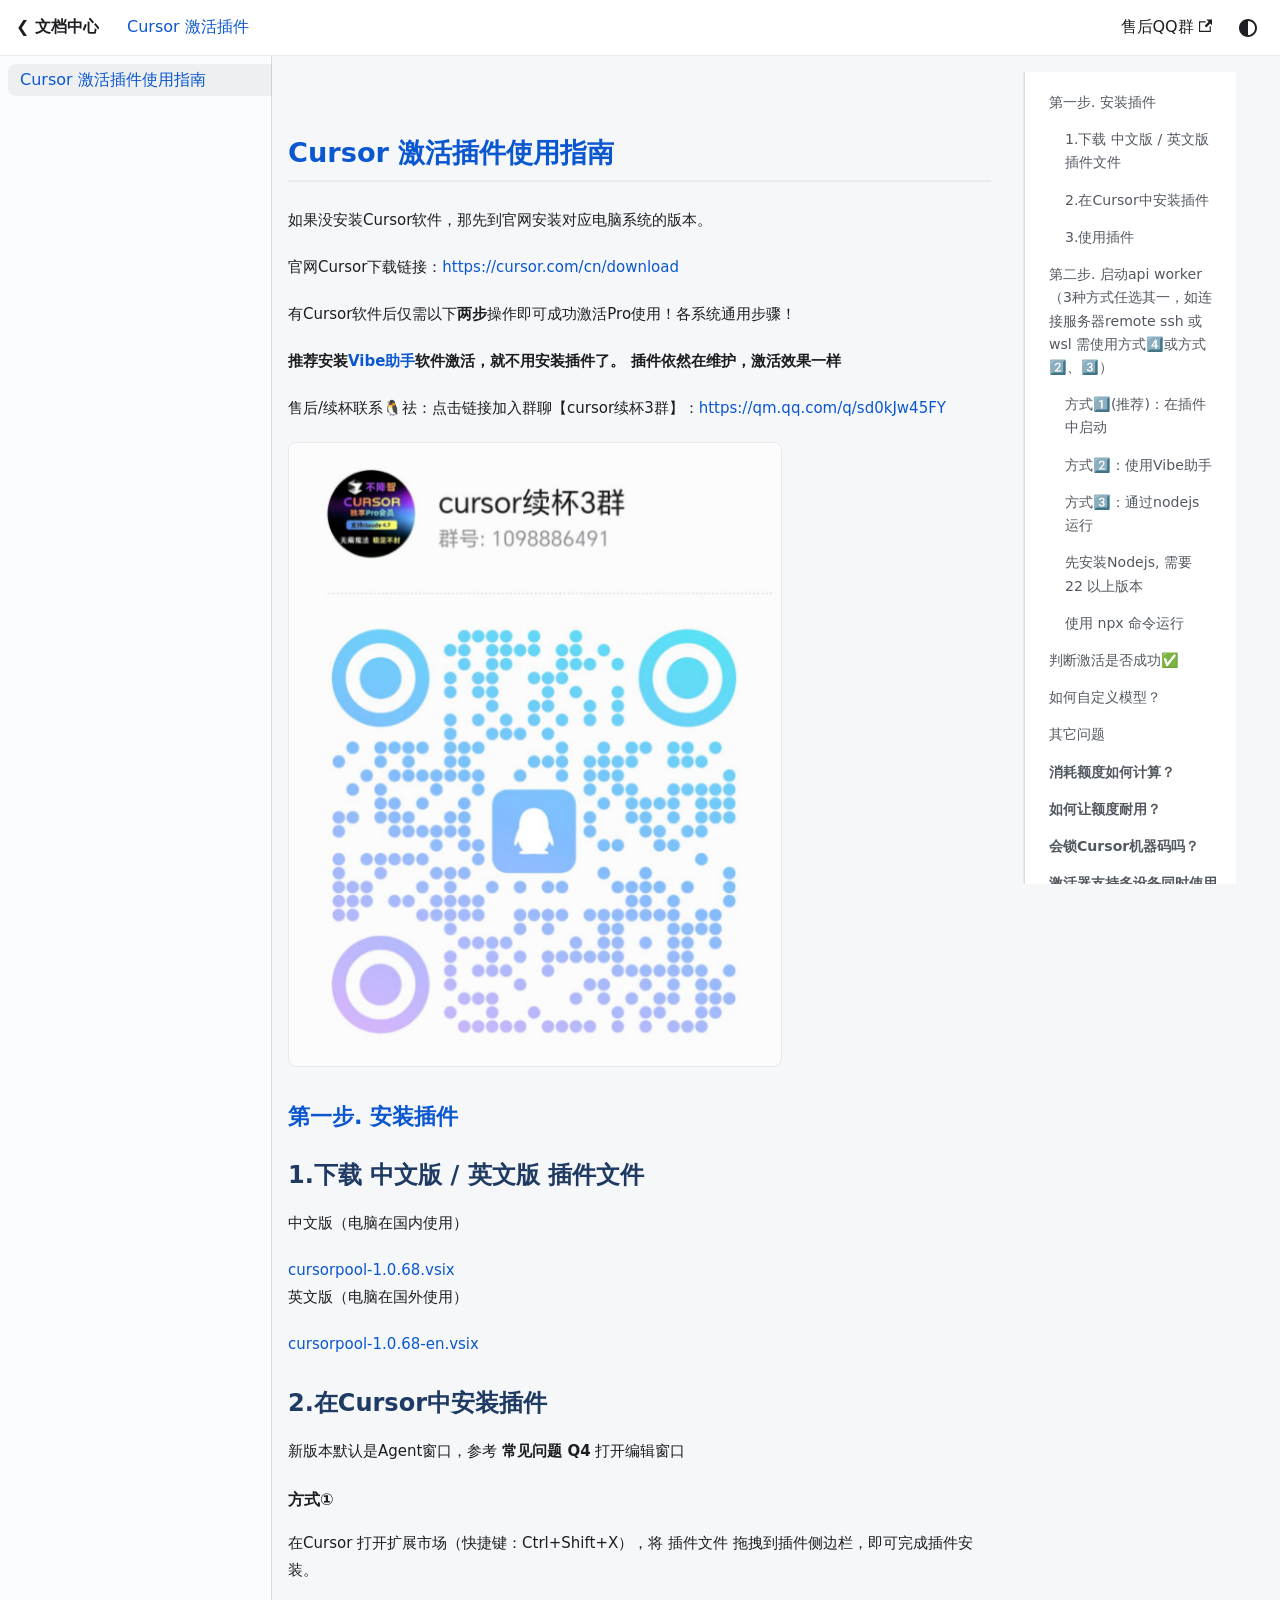
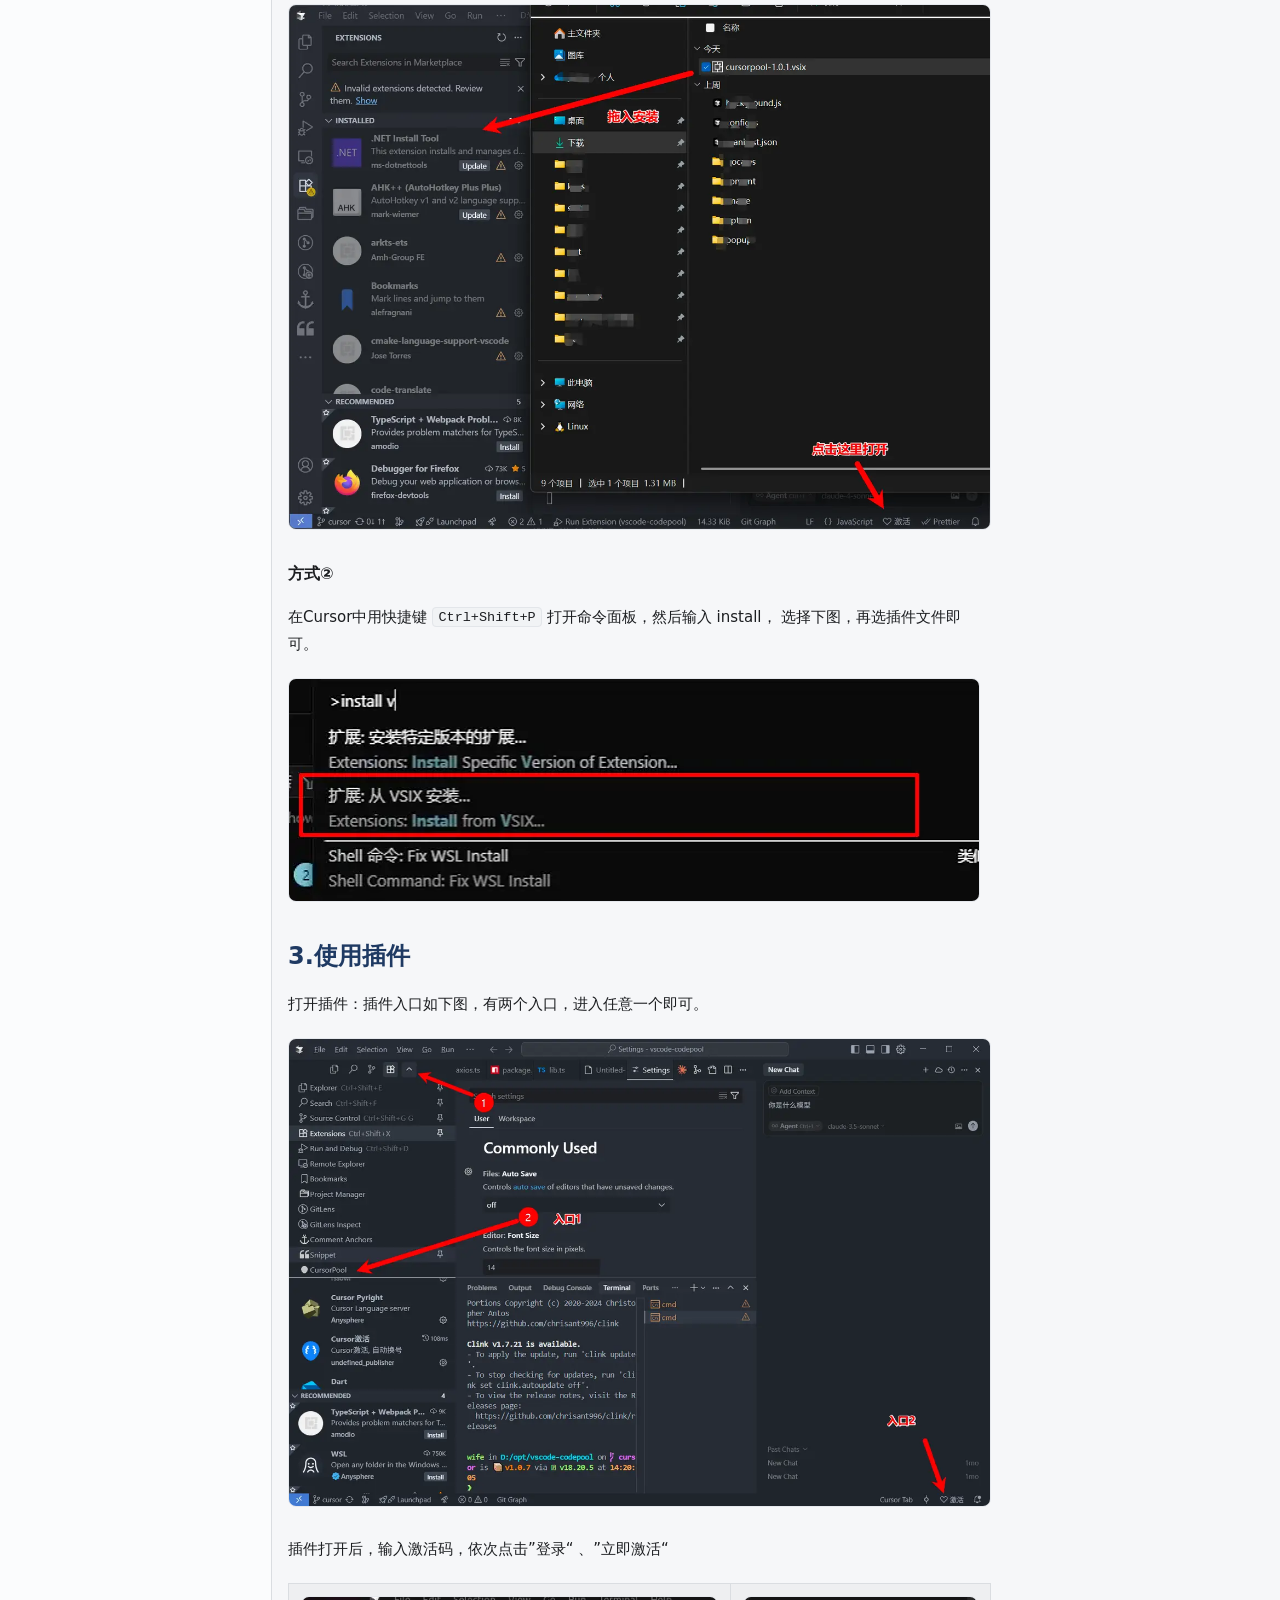
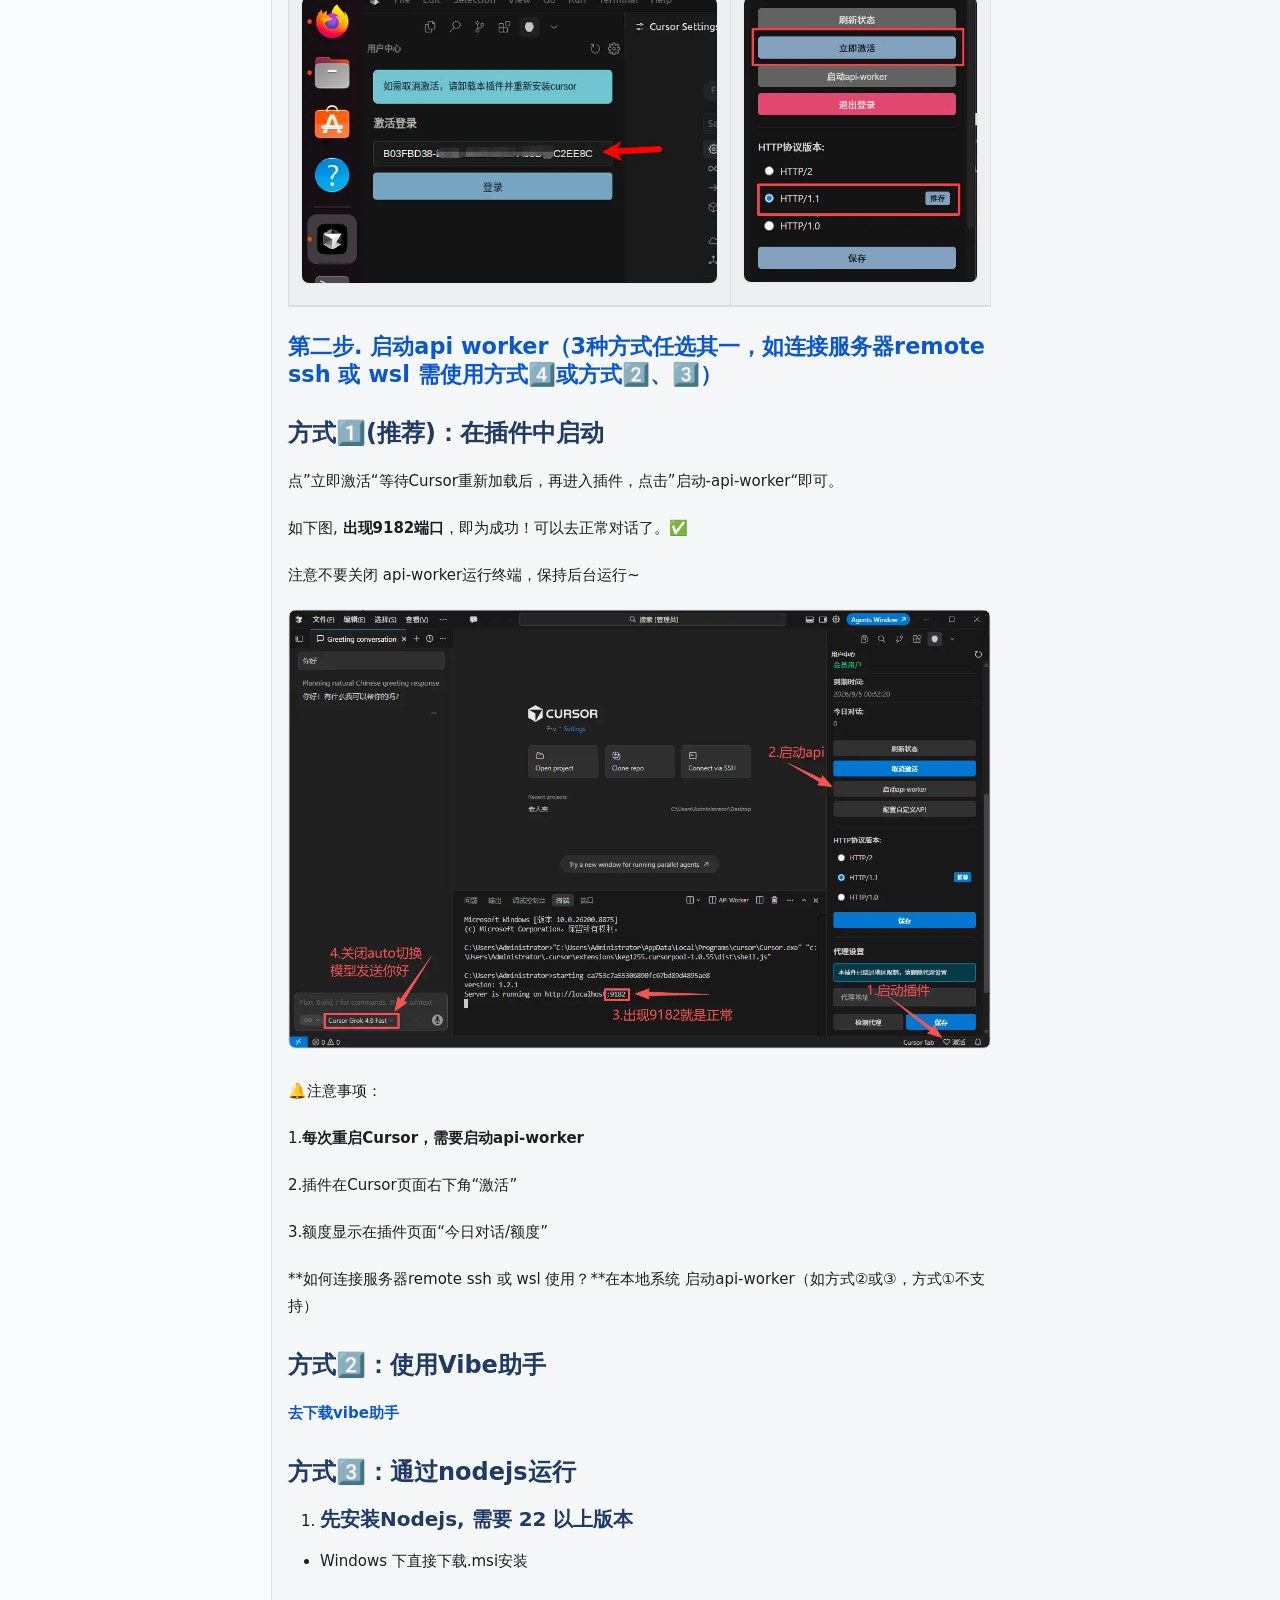
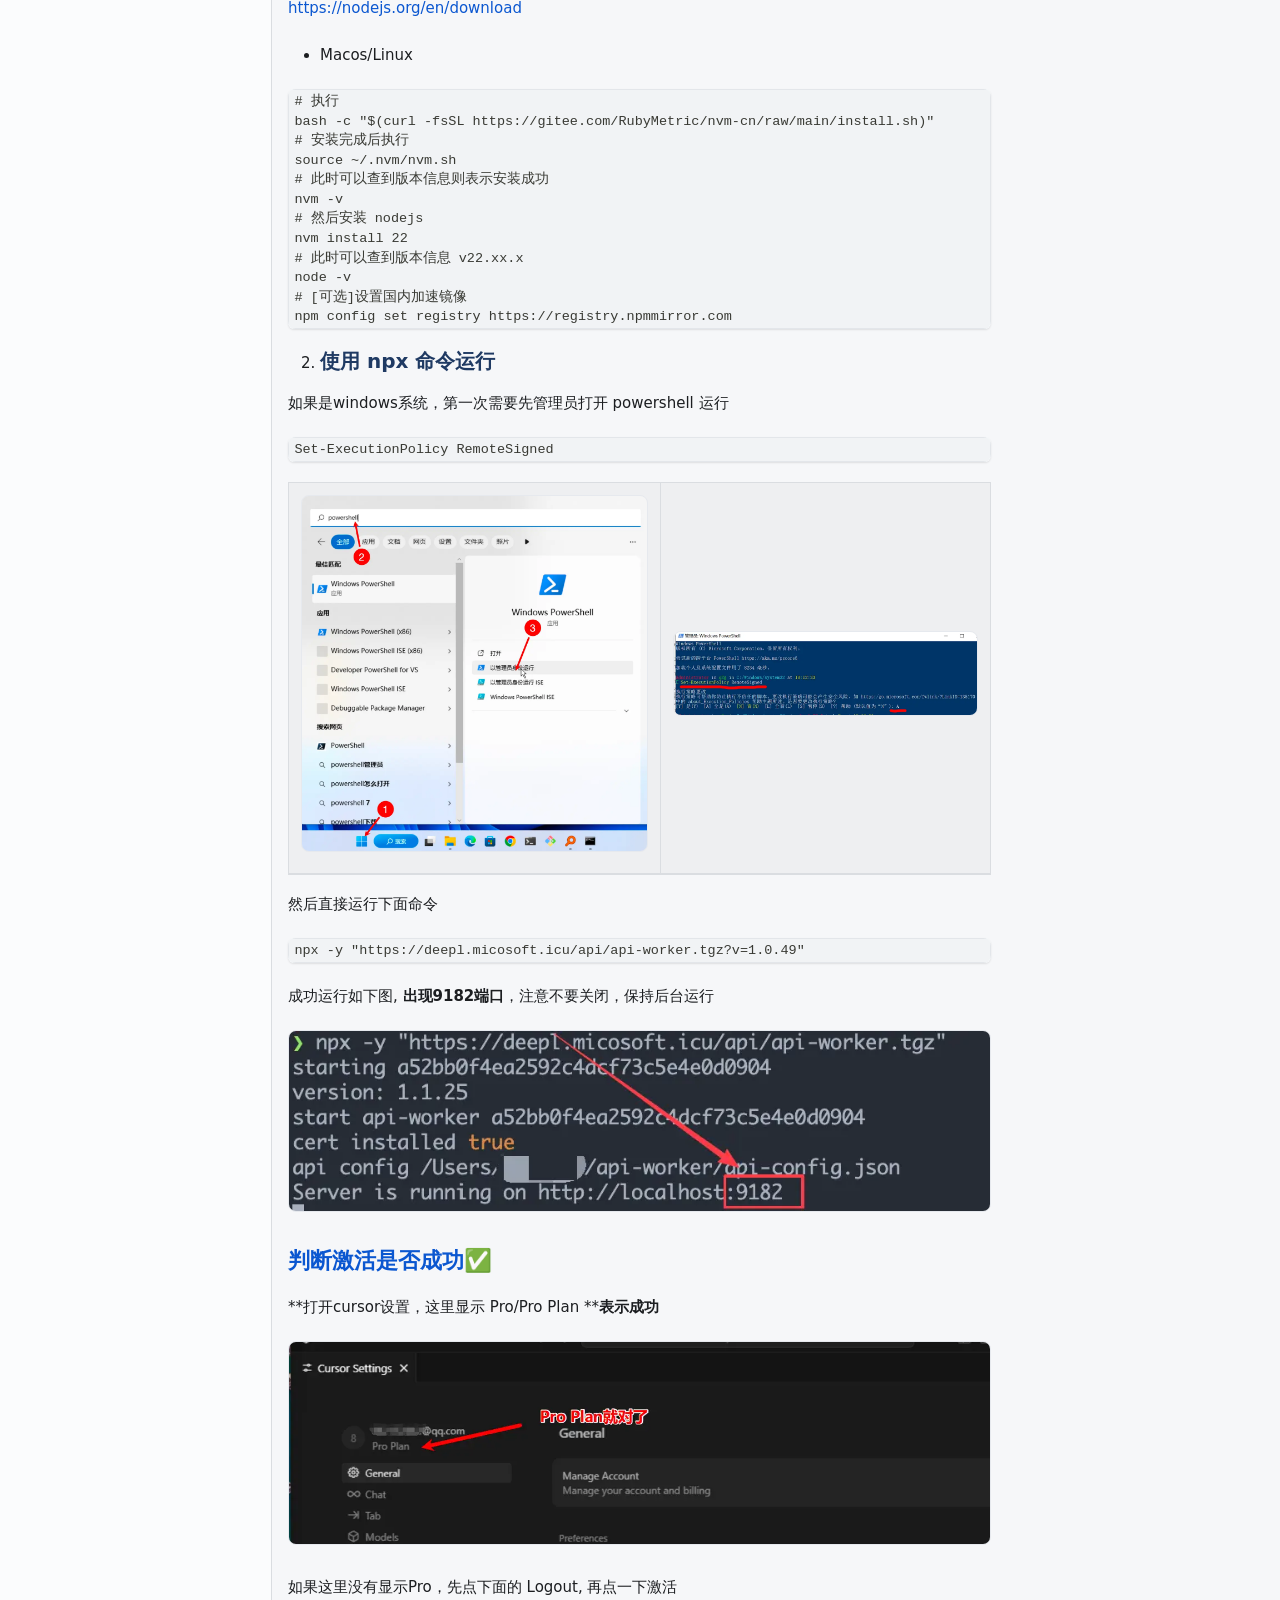
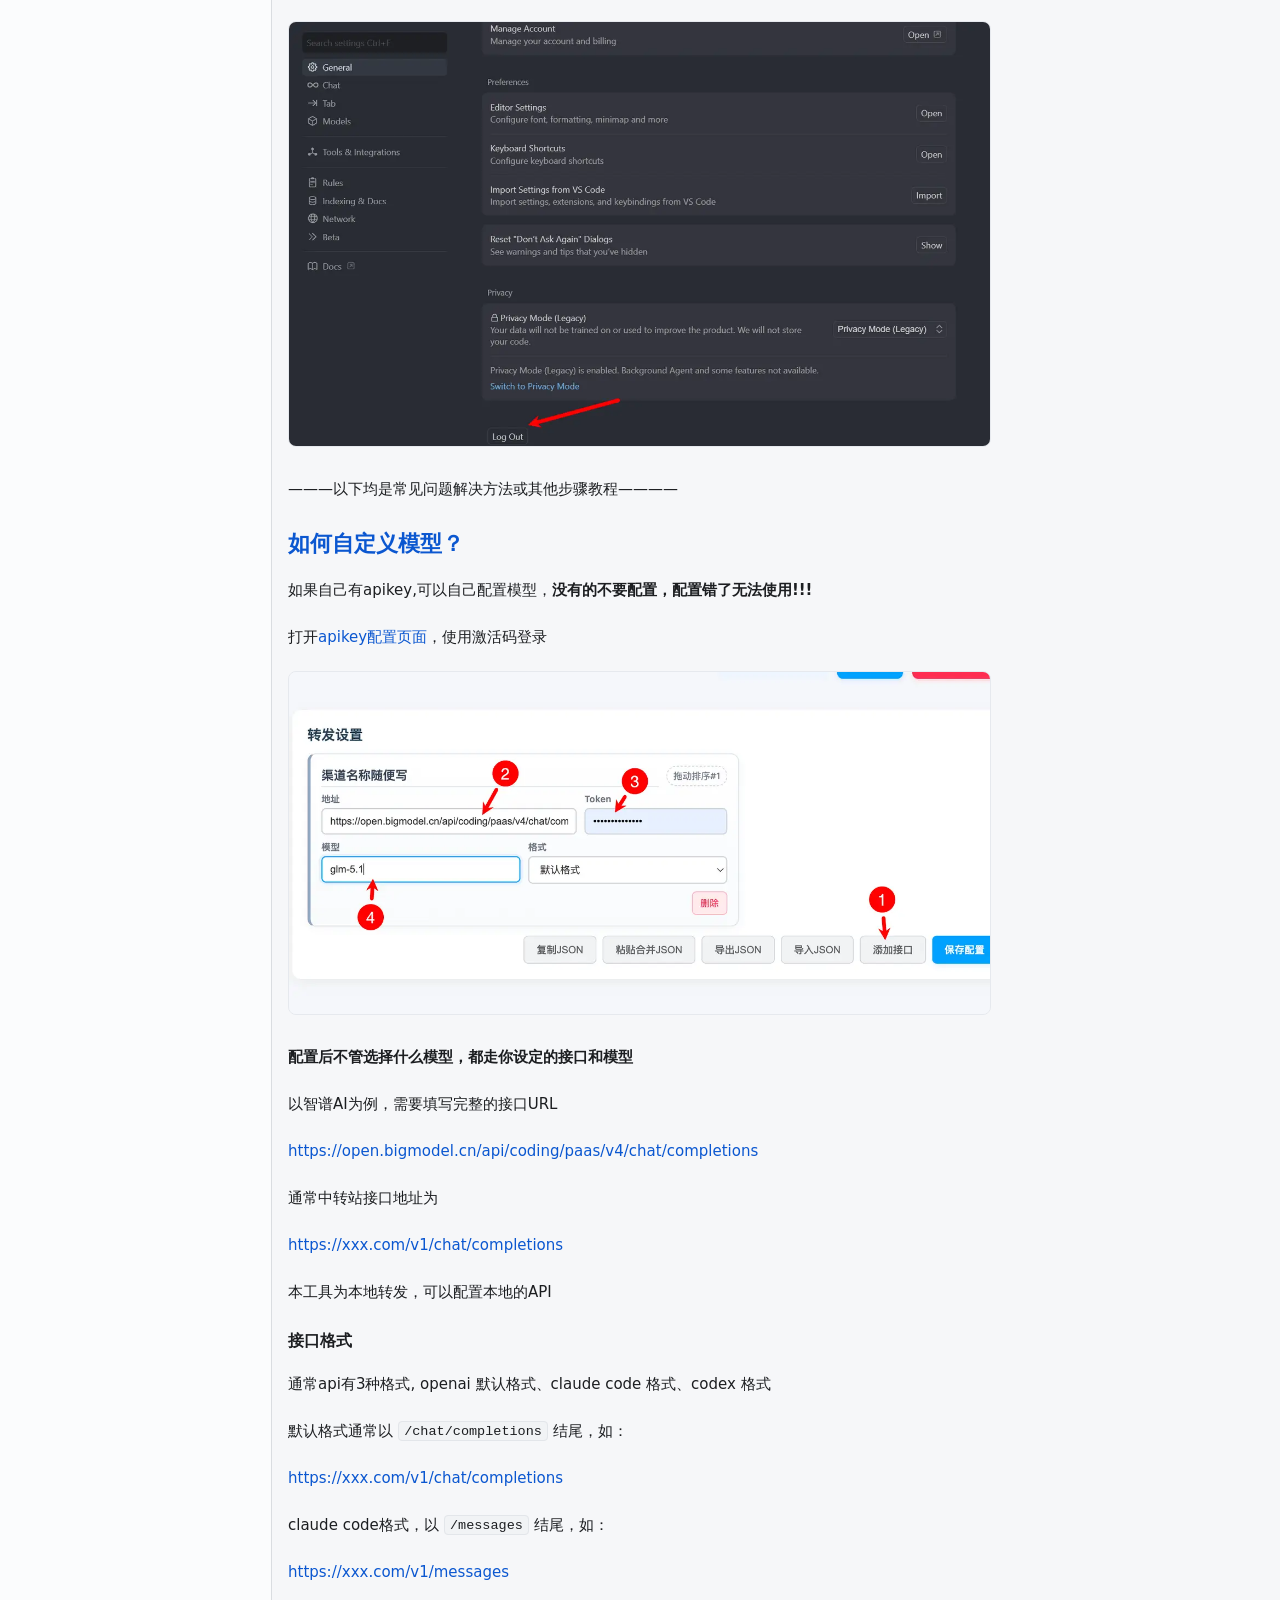
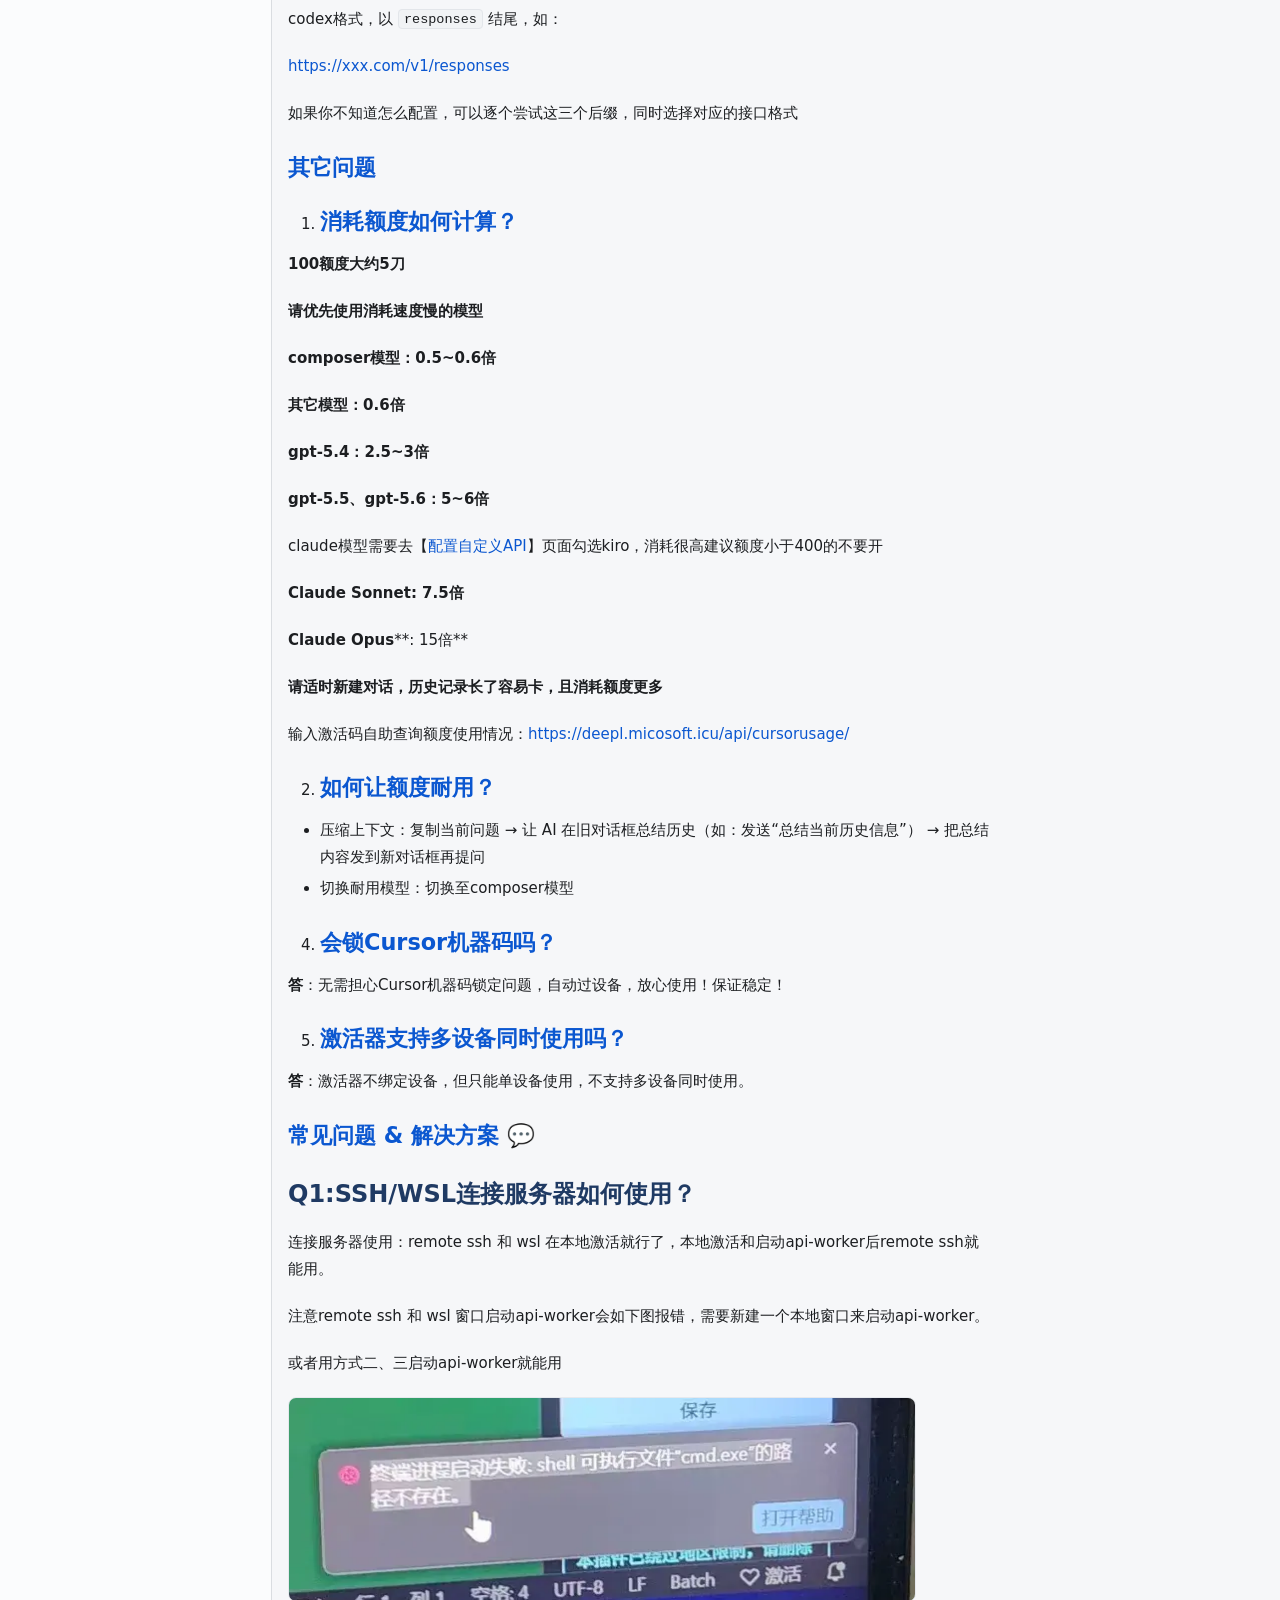
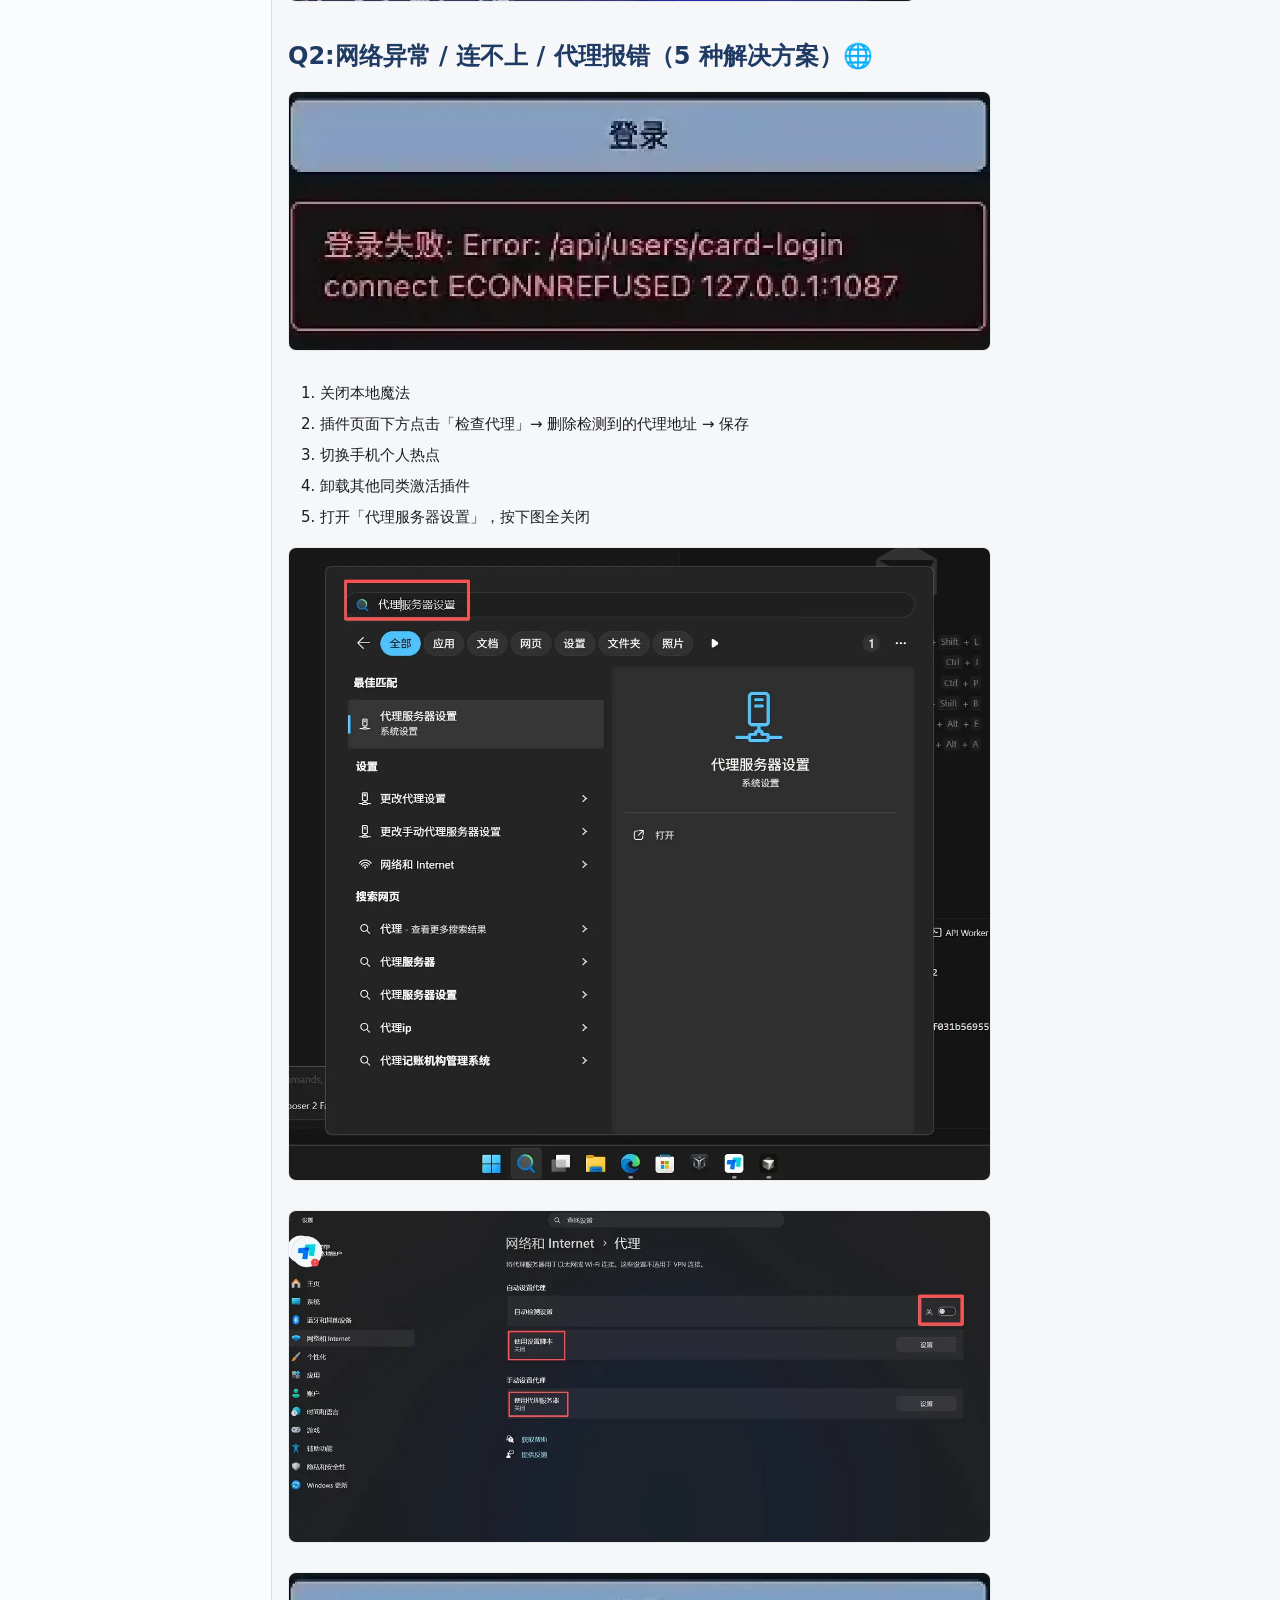
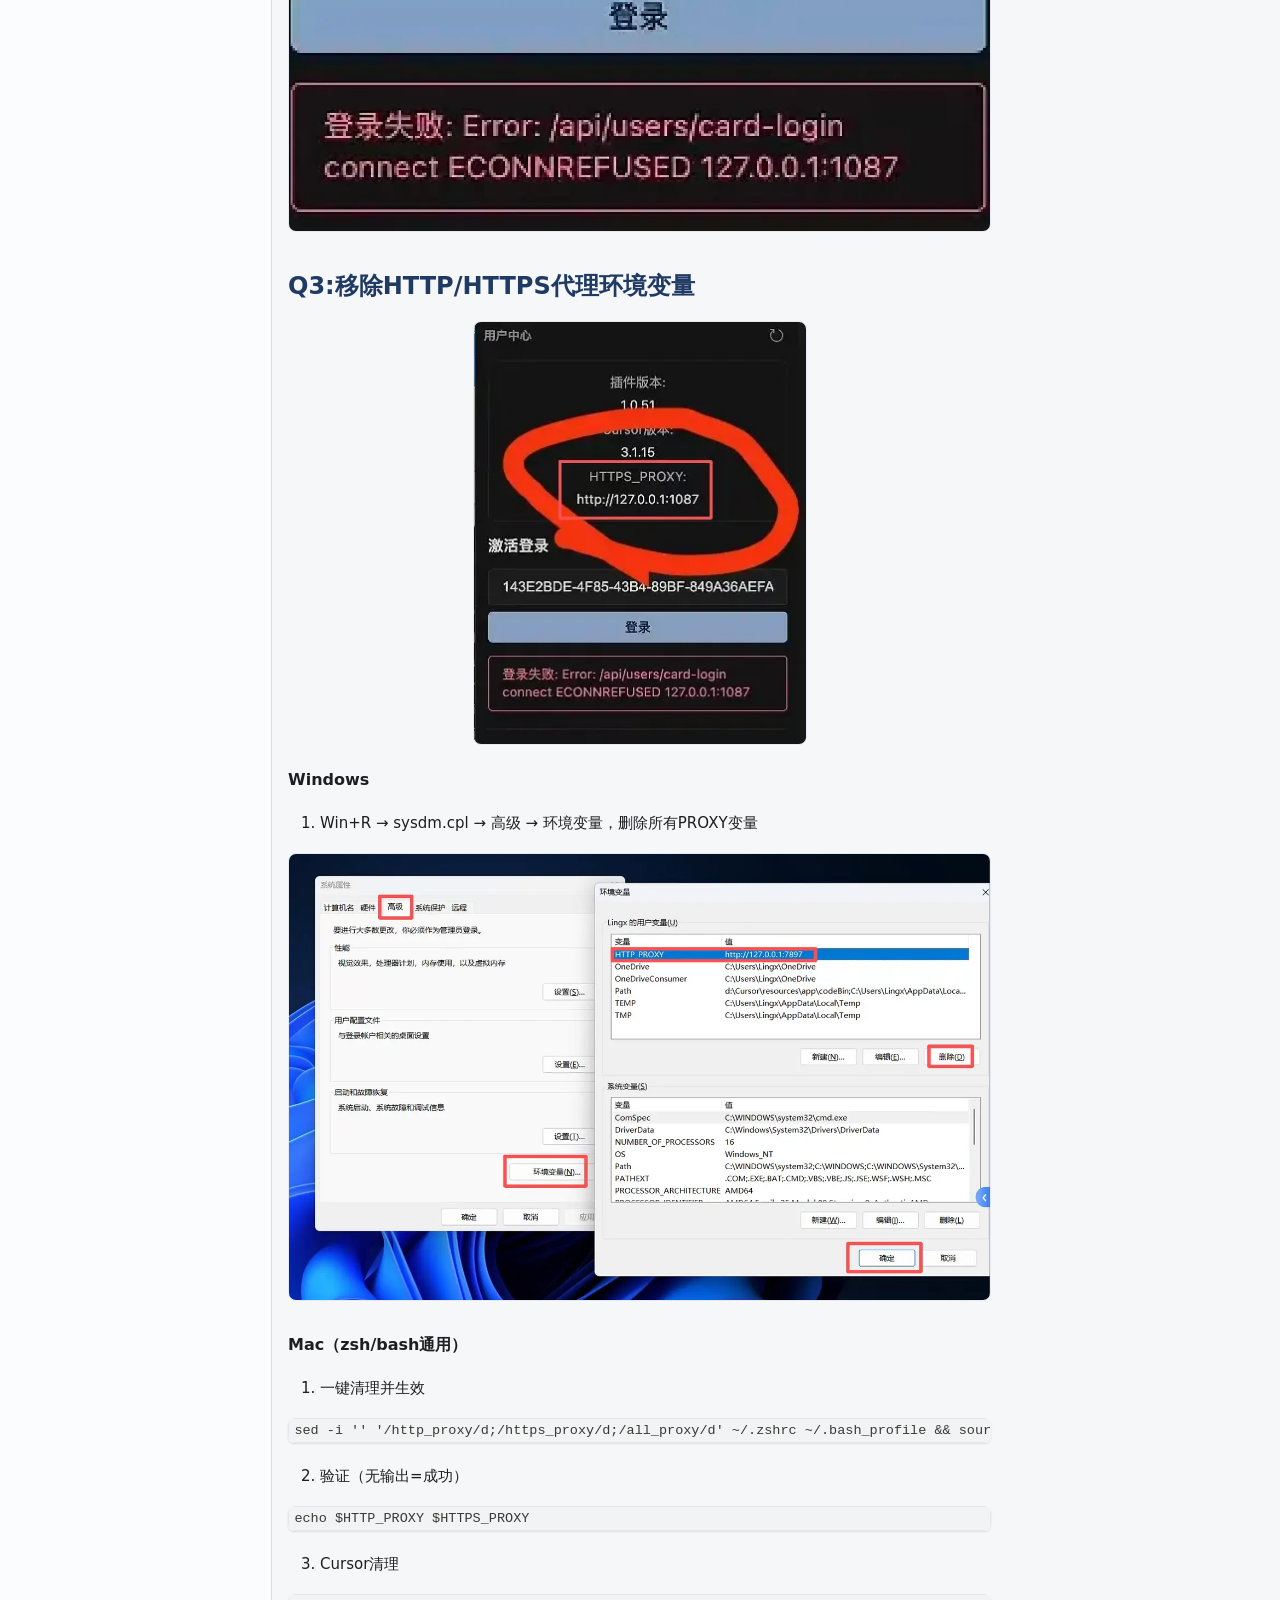
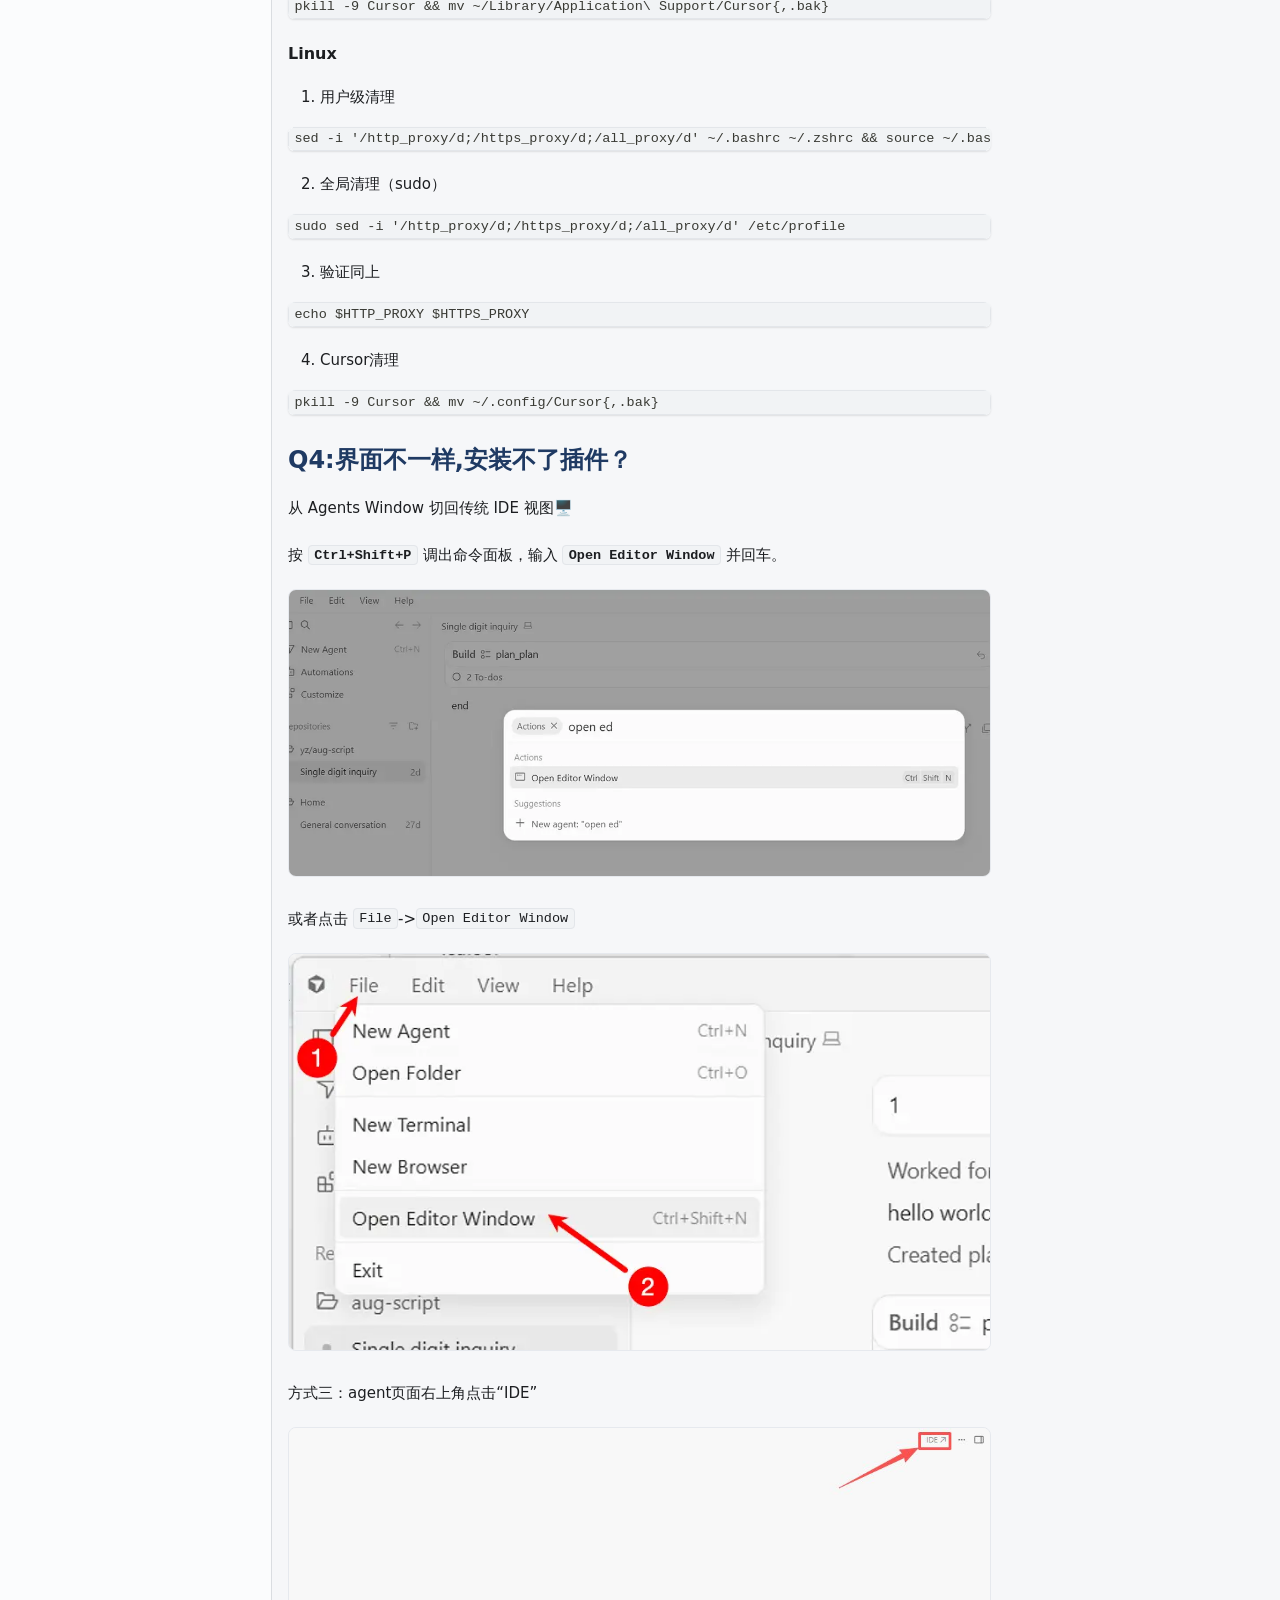
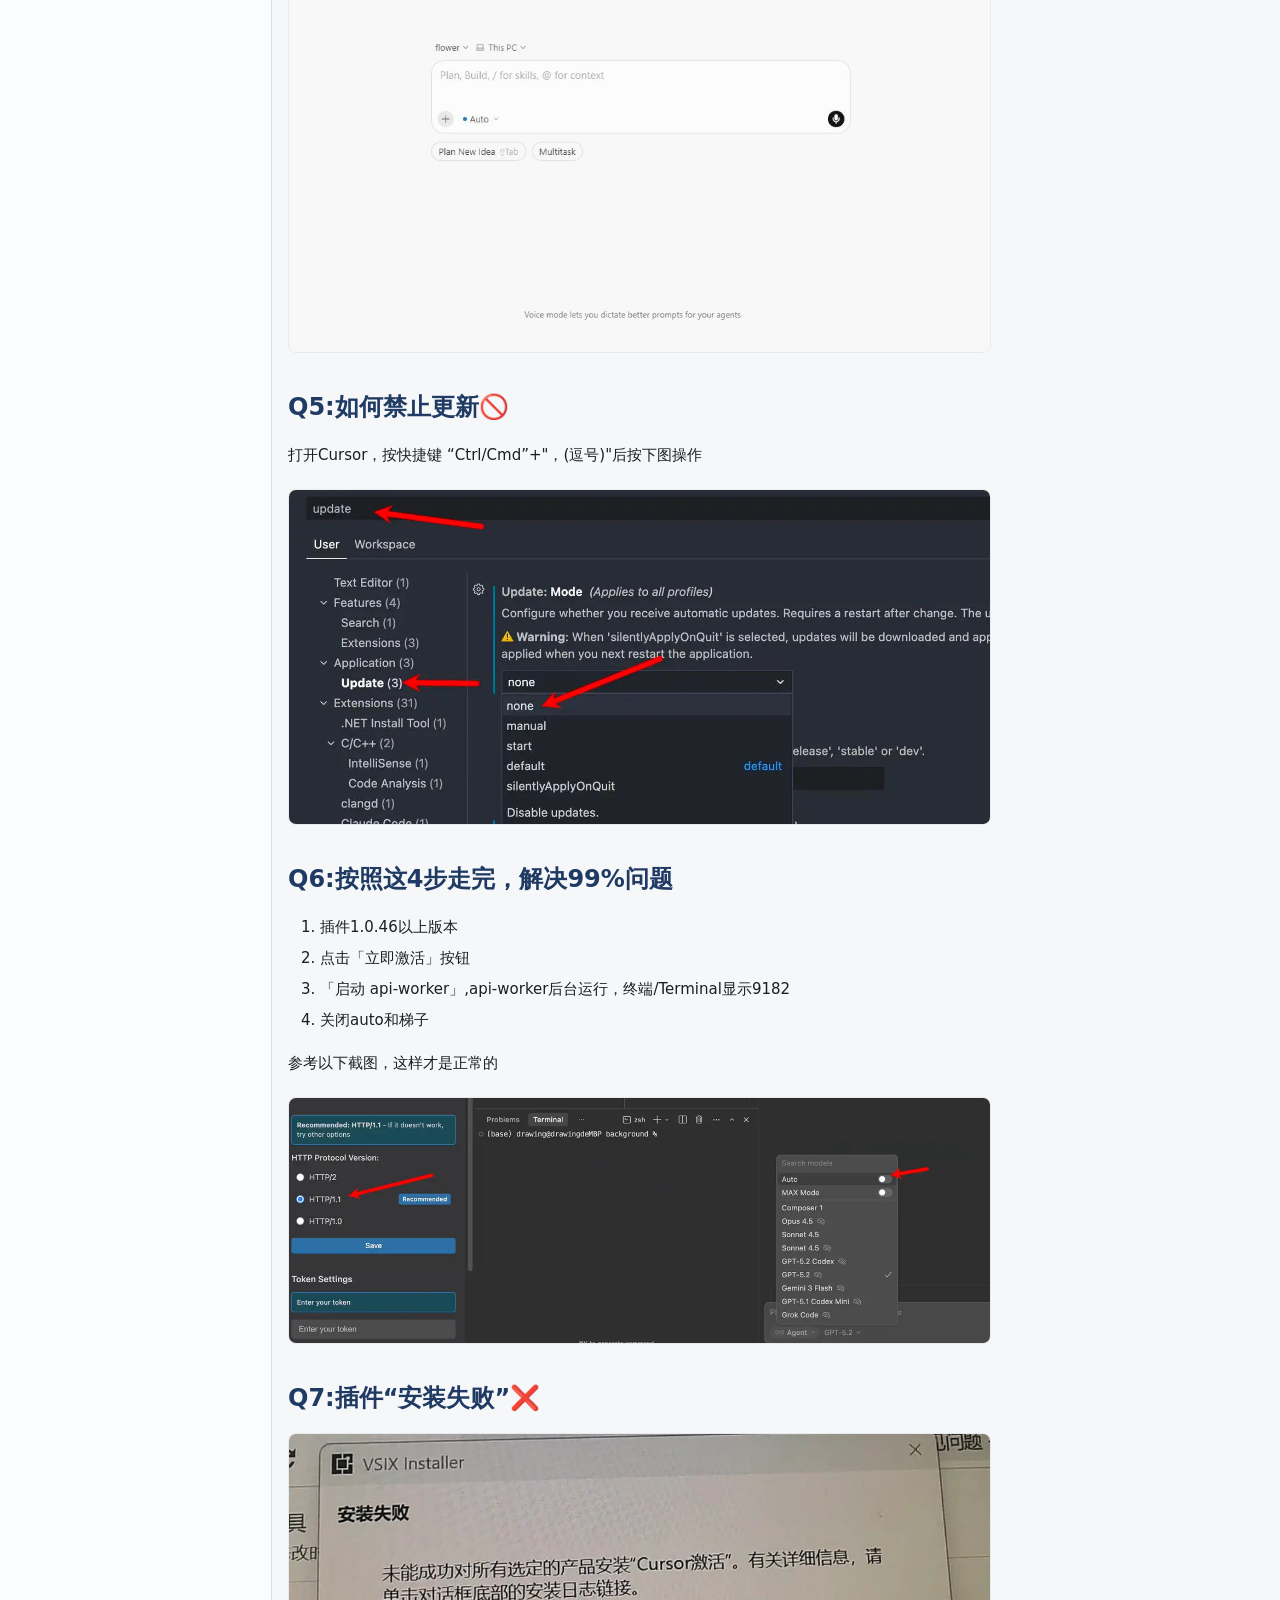
==== commit aa58cf7d: "deploy: update site" ====
--- a/index.html
+++ b/index.html
@@ -4,7 +4,7 @@
 <meta charset="UTF-8">
 <meta name="generator" content="Docusaurus v3.10.2">
 <title data-rh="true">Cursor 激活插件使用指南 | Cursor 激活插件文档</title><meta data-rh="true" name="twitter:card" content="summary_large_image"><meta data-rh="true" property="og:url" content="https://yjlandlsj.github.io/"><meta data-rh="true" property="og:locale" content="zh_CN"><meta data-rh="true" name="docusaurus_locale" content="zh-CN"><meta data-rh="true" name="docsearch:language" content="zh-CN"><meta data-rh="true" name="viewport" content="width=device-width,initial-scale=1"><meta data-rh="true" name="docusaurus_version" content="current"><meta data-rh="true" name="docusaurus_tag" content="docs-default-current"><meta data-rh="true" name="docsearch:version" content="current"><meta data-rh="true" name="docsearch:docusaurus_tag" content="docs-default-current"><meta data-rh="true" property="og:title" content="Cursor 激活插件使用指南 | Cursor 激活插件文档"><meta data-rh="true" name="description" content="安装、激活、常见问题一站式指南"><meta data-rh="true" property="og:description" content="安装、激活、常见问题一站式指南"><link data-rh="true" rel="icon" href="/img/favicon.ico"><link data-rh="true" rel="canonical" href="https://yjlandlsj.github.io/"><link data-rh="true" rel="alternate" href="https://yjlandlsj.github.io/" hreflang="zh-CN"><link data-rh="true" rel="alternate" href="https://yjlandlsj.github.io/" hreflang="x-default"><script data-rh="true">function insertBanner(){var n=document.createElement("div");n.id="__docusaurus-base-url-issue-banner-container";n.innerHTML='\n<div id="__docusaurus-base-url-issue-banner" style="border: thick solid red; background-color: rgb(255, 230, 179); margin: 20px; padding: 20px; font-size: 20px;">\n   <p style="font-weight: bold; font-size: 30px;">Your Docusaurus site did not load properly.</p>\n   <p>A very common reason is a wrong site <a href="https://docusaurus.io/docs/docusaurus.config.js/#baseUrl" style="font-weight: bold;">baseUrl configuration</a>.</p>\n   <p>Current configured baseUrl = <span style="font-weight: bold; color: red;">/</span>  (default value)</p>\n   <p>We suggest trying baseUrl = <span id="__docusaurus-base-url-issue-banner-suggestion-container" style="font-weight: bold; color: green;"></span></p>\n</div>\n',document.body.prepend(n);var e=document.getElementById("__docusaurus-base-url-issue-banner-suggestion-container"),s=window.location.pathname,o="/"===s.substr(-1)?s:s+"/";e.textContent=o}document.addEventListener("DOMContentLoaded",function(){void 0===window.docusaurus&&insertBanner()})</script><script data-rh="true" type="application/ld+json">{"@context":"https://schema.org","@type":"BreadcrumbList","itemListElement":[{"@type":"ListItem","position":1,"name":"Cursor 激活插件使用指南","item":"https://yjlandlsj.github.io/"}]}</script><style>#netlify-badge,[data-netlify-badge],a[href^="https://www.netlify.com"],a[href^="http://www.netlify.com"],.netlify-badge,[class*="netlify"][style*="fixed"],div[class*="netlify-badge"],footer a[href*="netlify.com"]{display:none!important;visibility:hidden!important;pointer-events:none!important}</style><link rel="stylesheet" href="/assets/css/styles.51789613.css">
-<script src="/assets/js/runtime~main.00f4b8e0.js" defer="defer"></script>
+<script src="/assets/js/runtime~main.1e9e81cb.js" defer="defer"></script>
 <script src="/assets/js/main.b631a111.js" defer="defer"></script>
 </head>
 <body>
@@ -21,9 +21,9 @@
 <h2 class="anchor anchorTargetStickyNavbar_Vzrq" id="第一步-安装插件">第一步. 安装插件<a href="#第一步-安装插件" class="hash-link" aria-label="第一步. 安装插  件的直接链接" title="第一步. 安装插件的直接链接" translate="no">​</a></h2>
 <h3 class="anchor anchorTargetStickyNavbar_Vzrq" id="1下载-中文版--英文版-插件文件">1.下载 中文版 / 英文版 插件文件<a href="#1下载-中文版--英文版-插件文件" class="hash-link" aria-label="1.下载 中文版 / 英文版 插件文件的直接链接" title="1.下载 中文版 / 英文版 插件文件的直接链接" translate="no">​</a></h3>
 <p>中文版（电脑在国内使用）</p>
-<a href="files/cursorpool-1.0.67.vsix">cursorpool-1.0.67.vsix</a>
+<a href="files/cursorpool-1.0.68.vsix">cursorpool-1.0.68.vsix</a>
 <p>英文版（电脑在国外使用）</p>
-<a href="files/cursorpool-1.0.67-en.vsix">cursorpool-1.0.67-en.vsix</a>
+<a href="files/cursorpool-1.0.68-en.vsix">cursorpool-1.0.68-en.vsix</a>
 <h3 class="anchor anchorTargetStickyNavbar_Vzrq" id="2在cursor中安装插件">2.在Cursor中安装插件<a href="#2在cursor中安装插件" class="hash-link" aria-label="2.在Cursor中安装插件的直接链接" title="2.在Cursor中安装插件的直接链接" translate="no">​</a></h3>
 <p>新版本默认是Agent窗口，参考 <strong>常见问题 Q4</strong> 打开编辑窗口</p>
 <h4 class="anchor anchorTargetStickyNavbar_Vzrq" id="方式">方式①<a href="#方式" class="hash-link" aria-label="方式①的直接链接" title="方式①的直接链接" translate="no">​</a></h4>
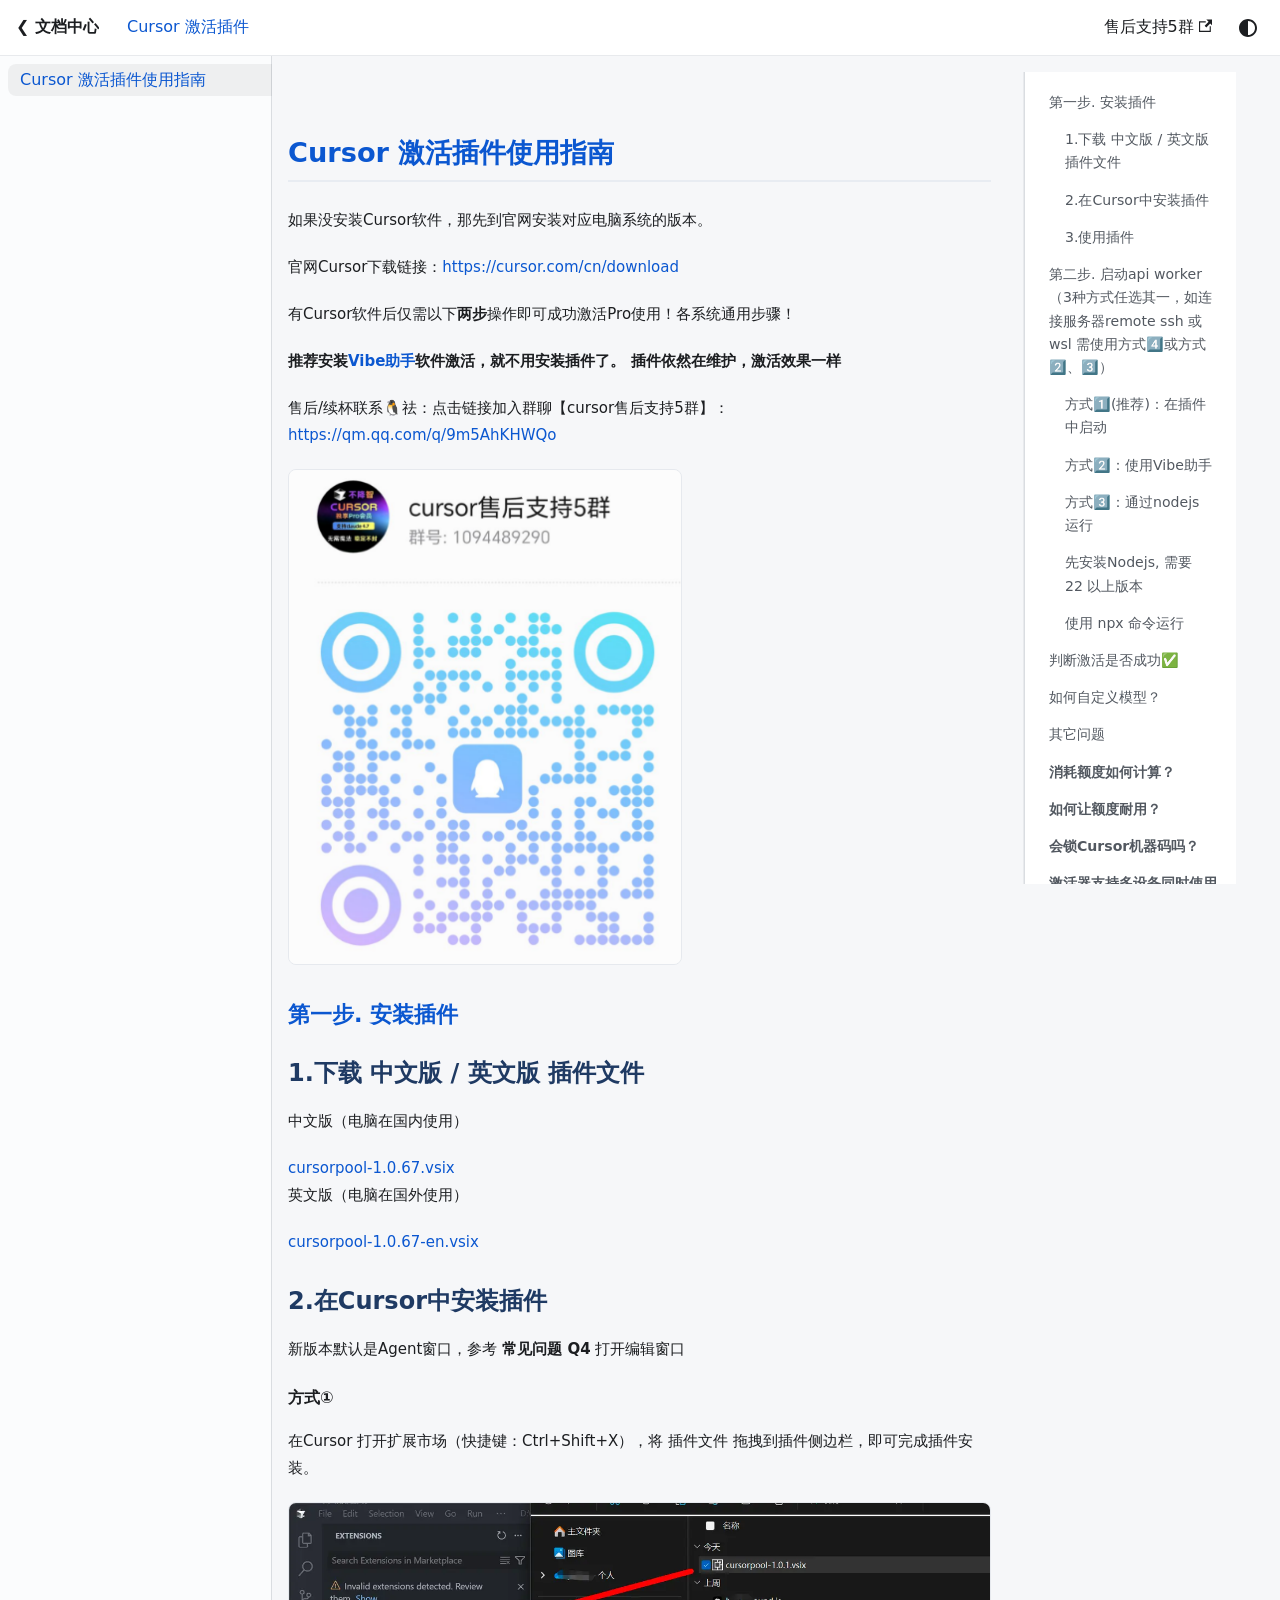
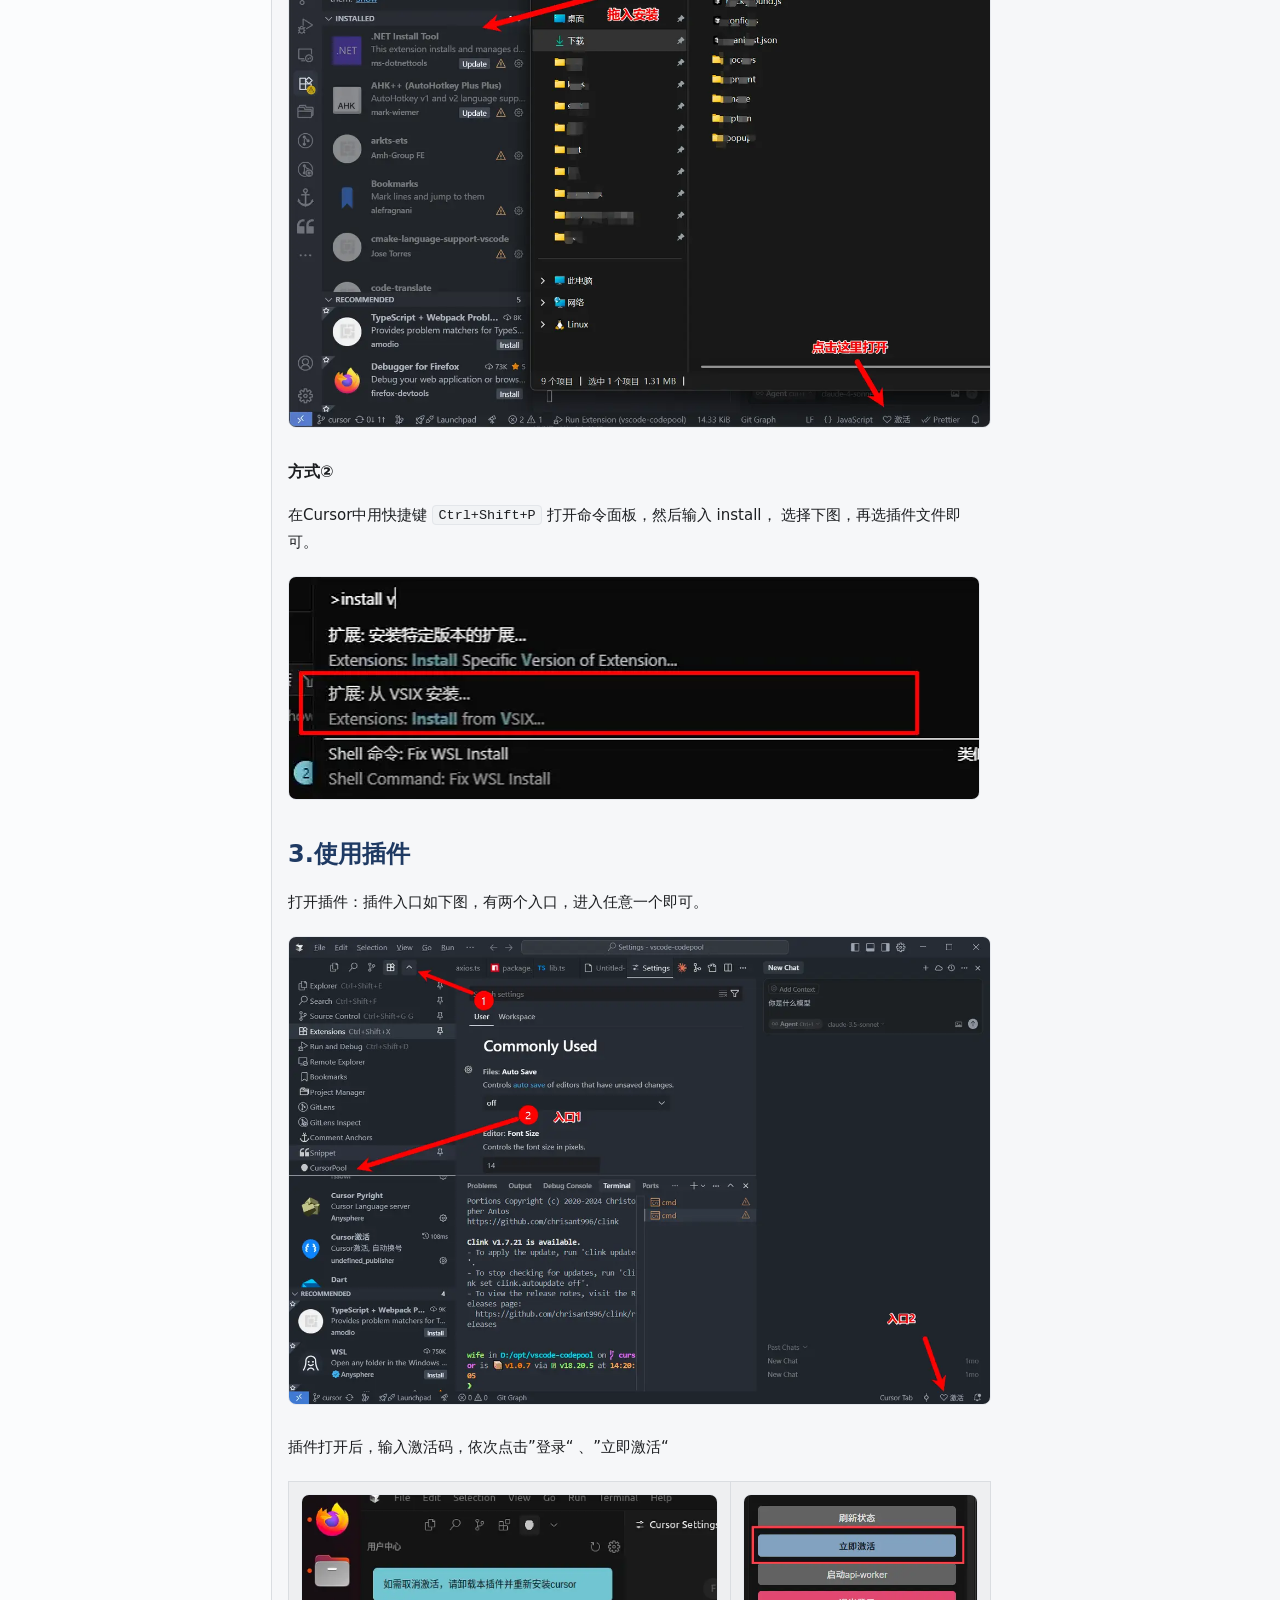
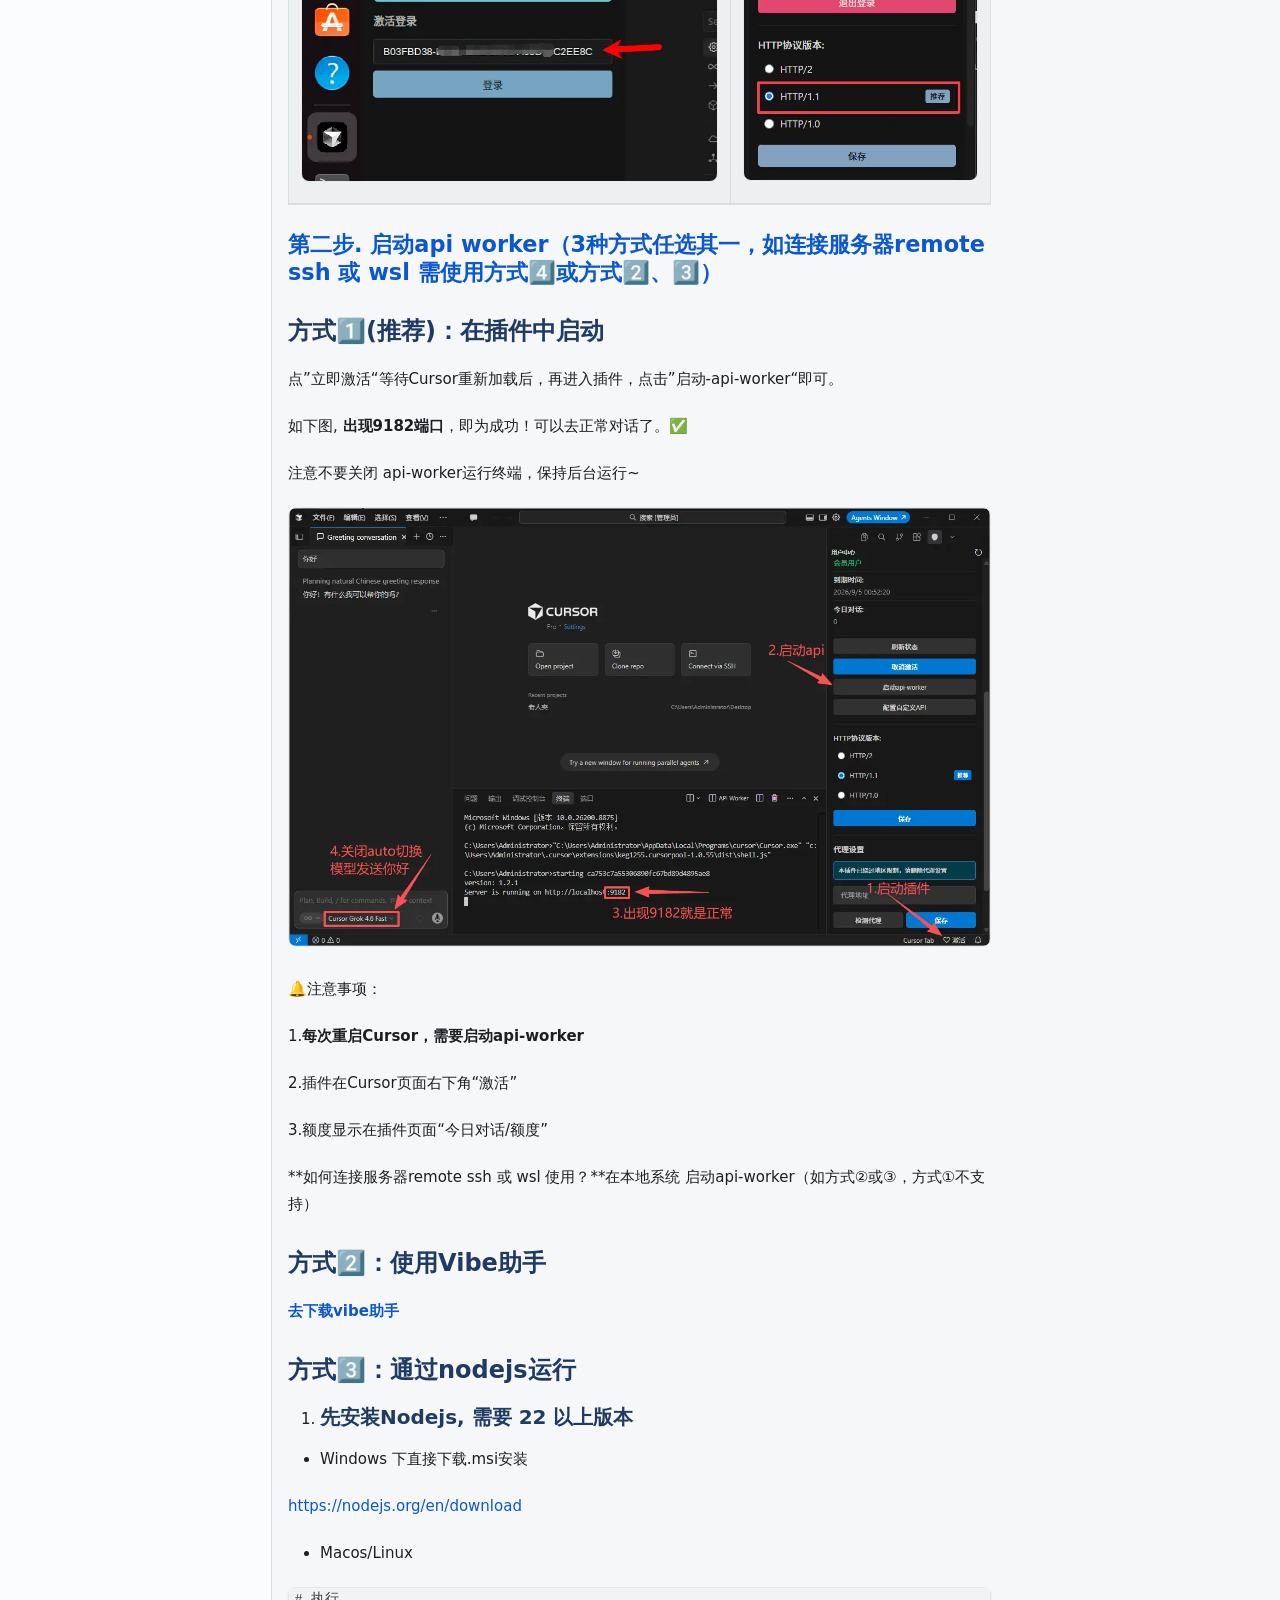
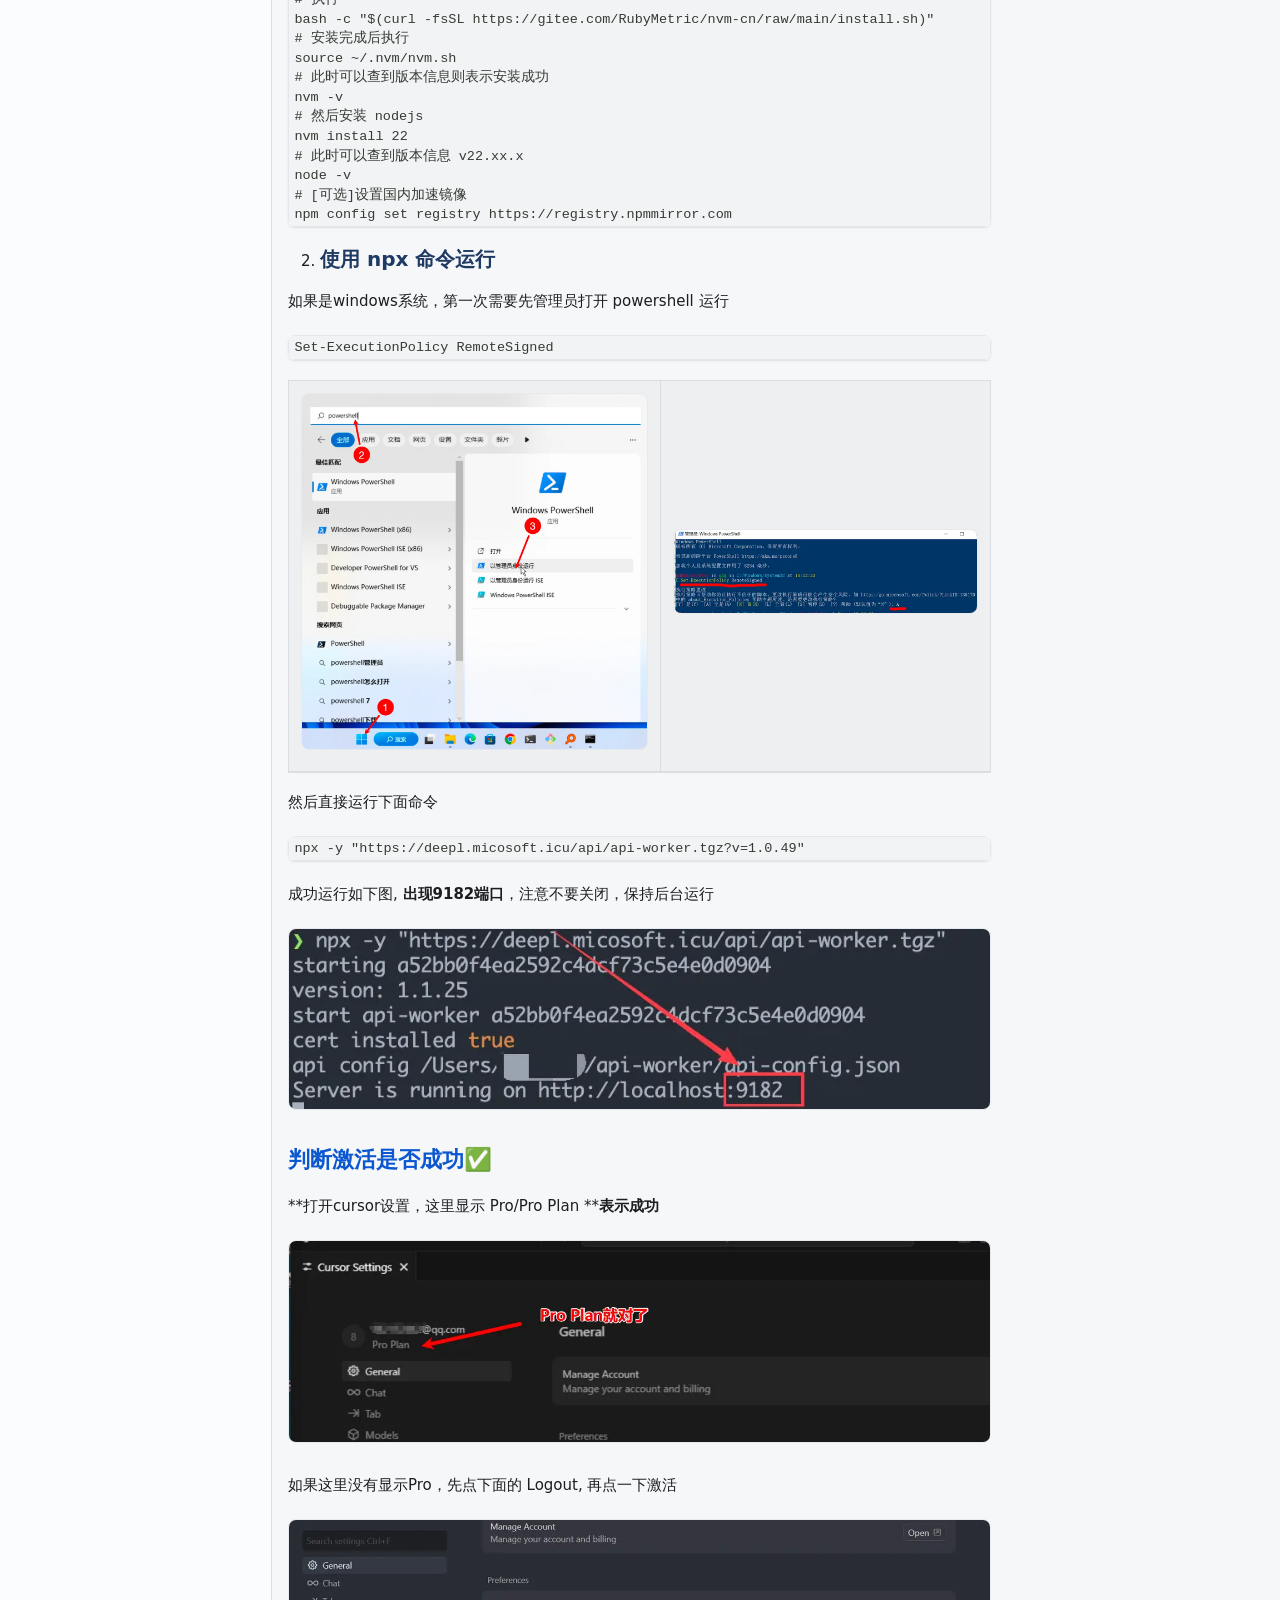
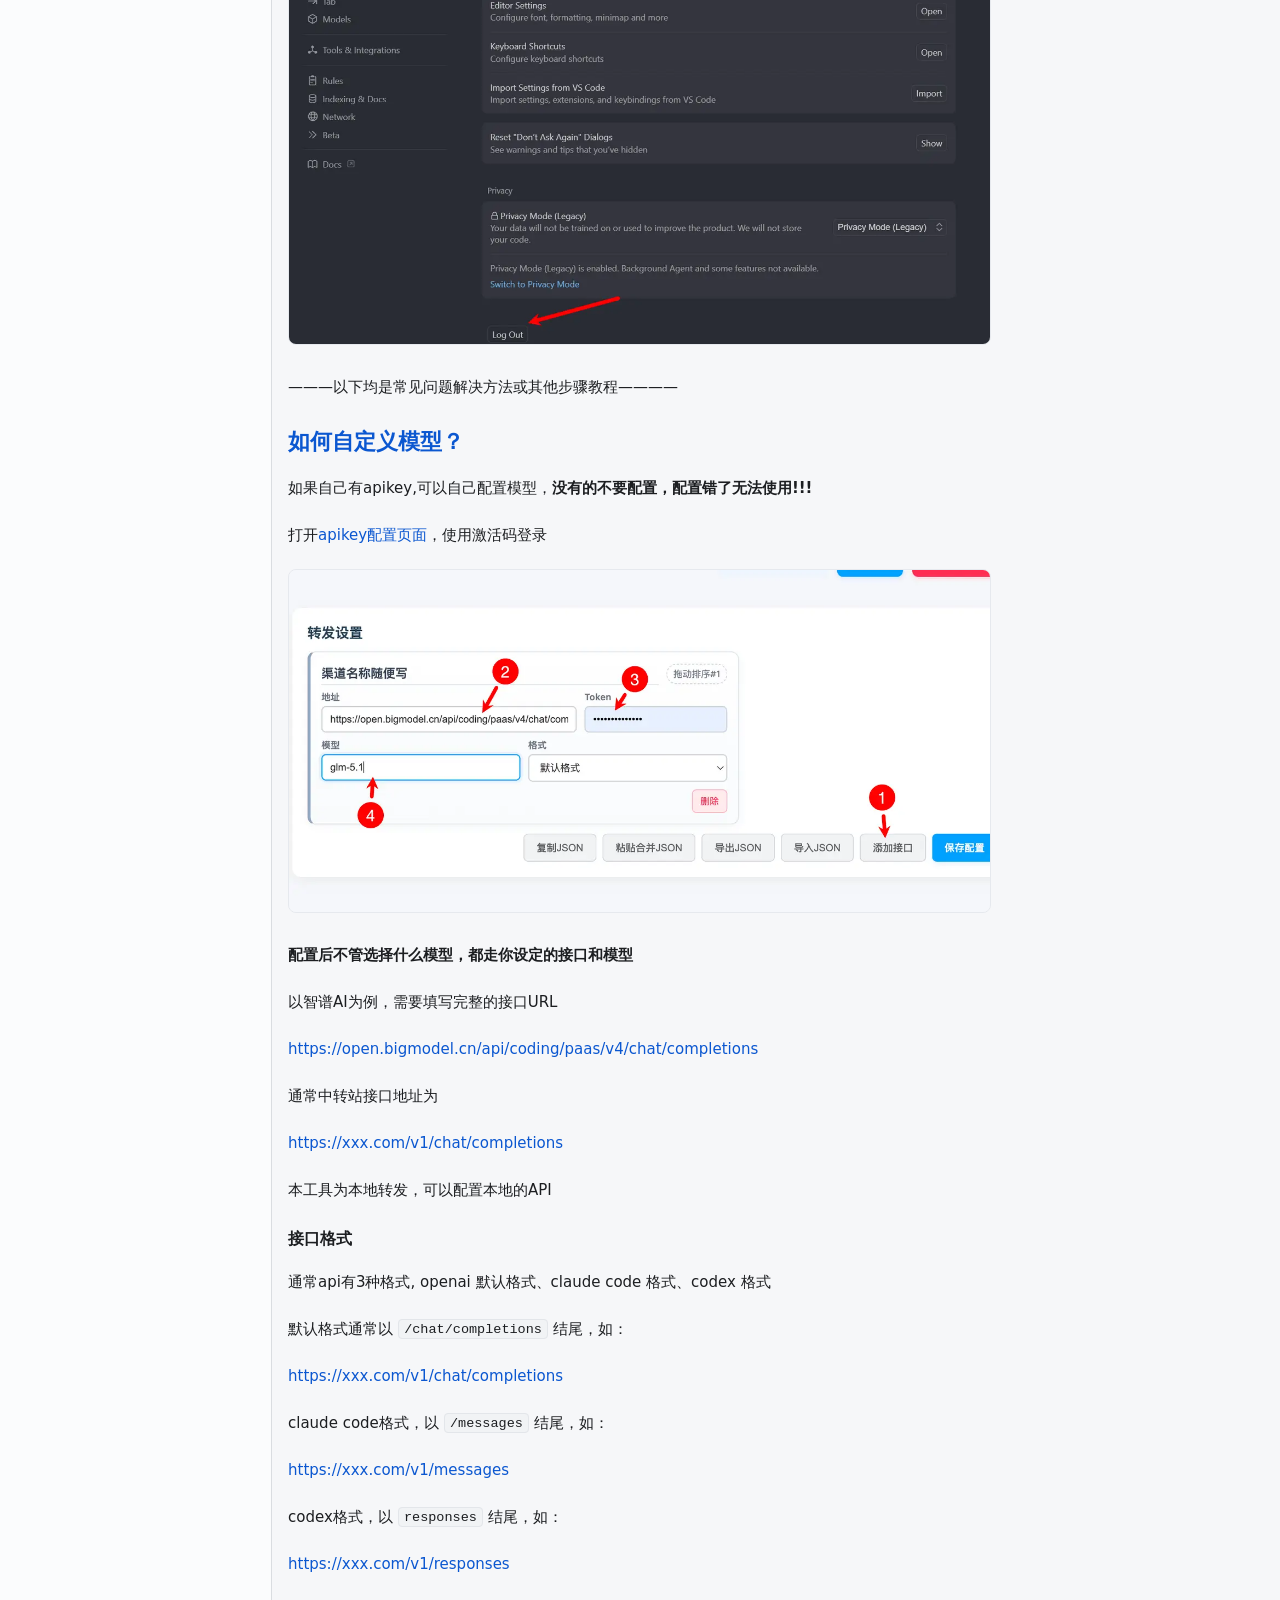
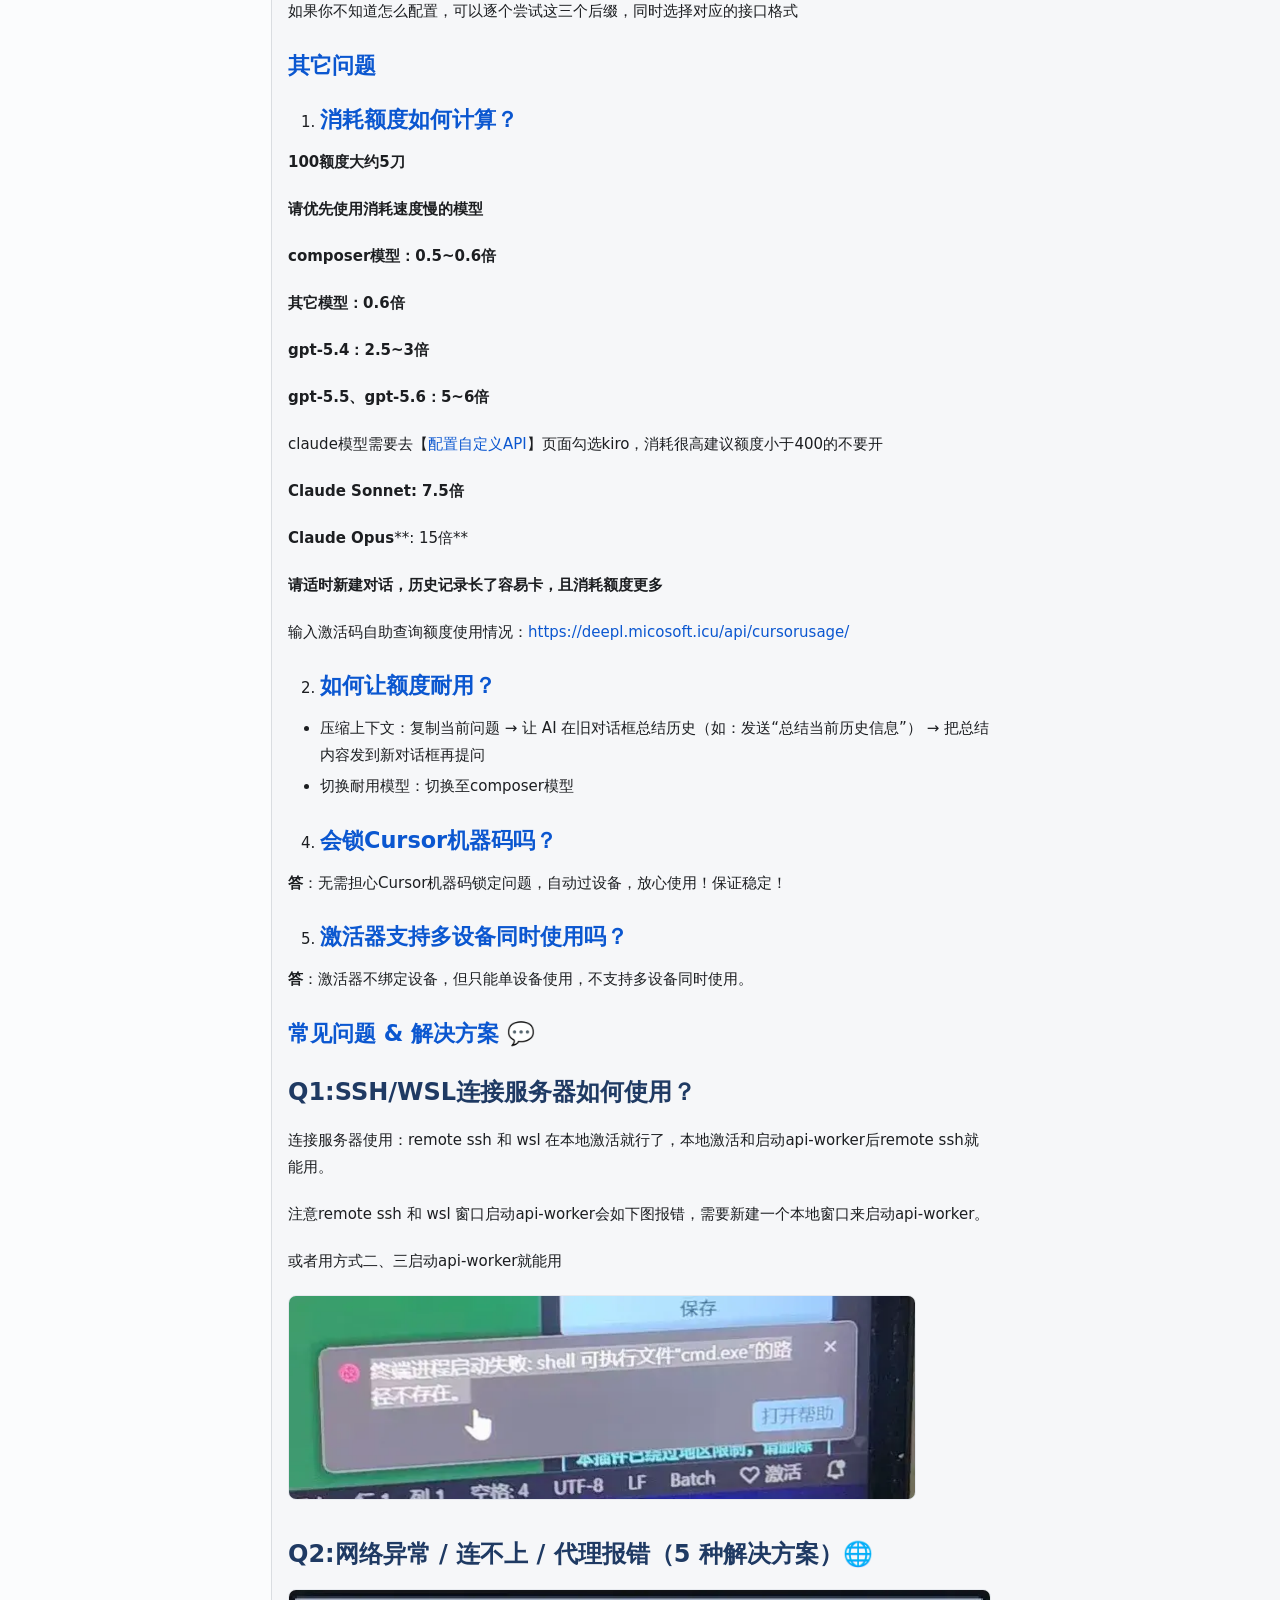
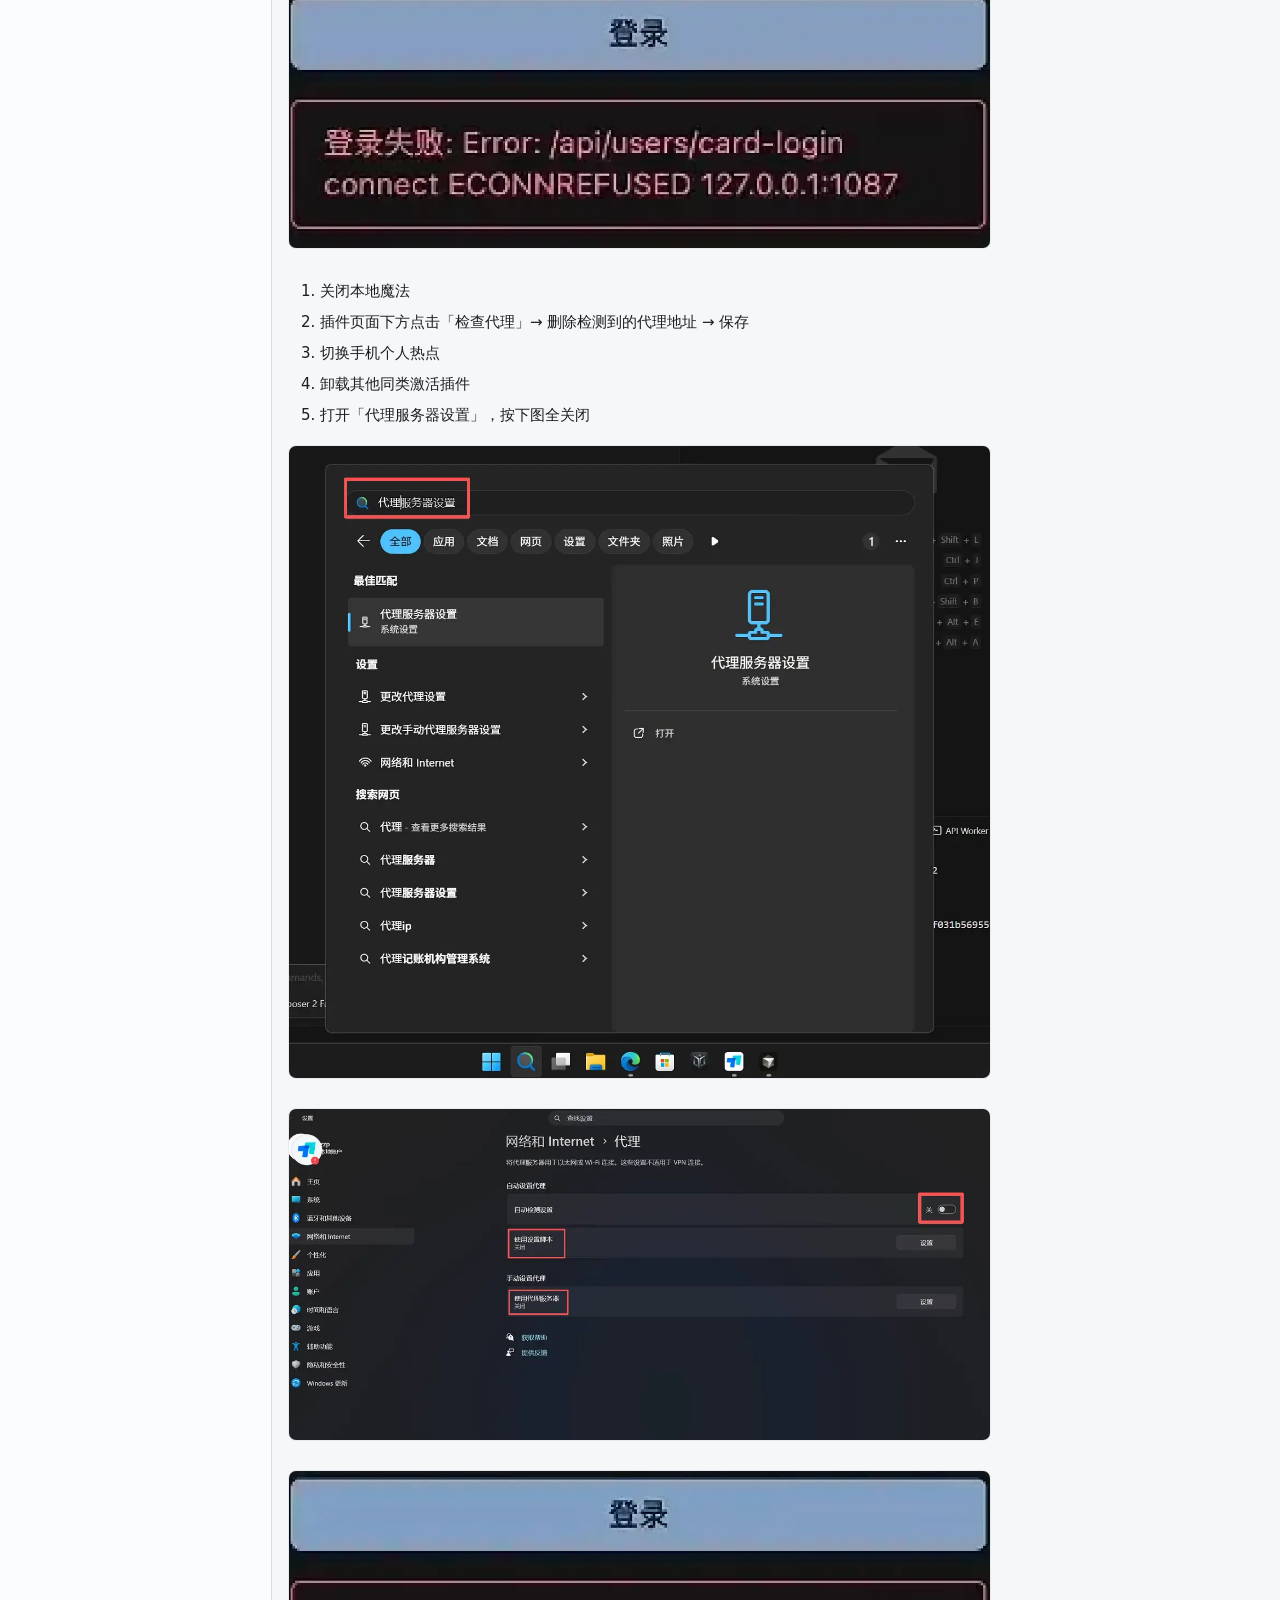
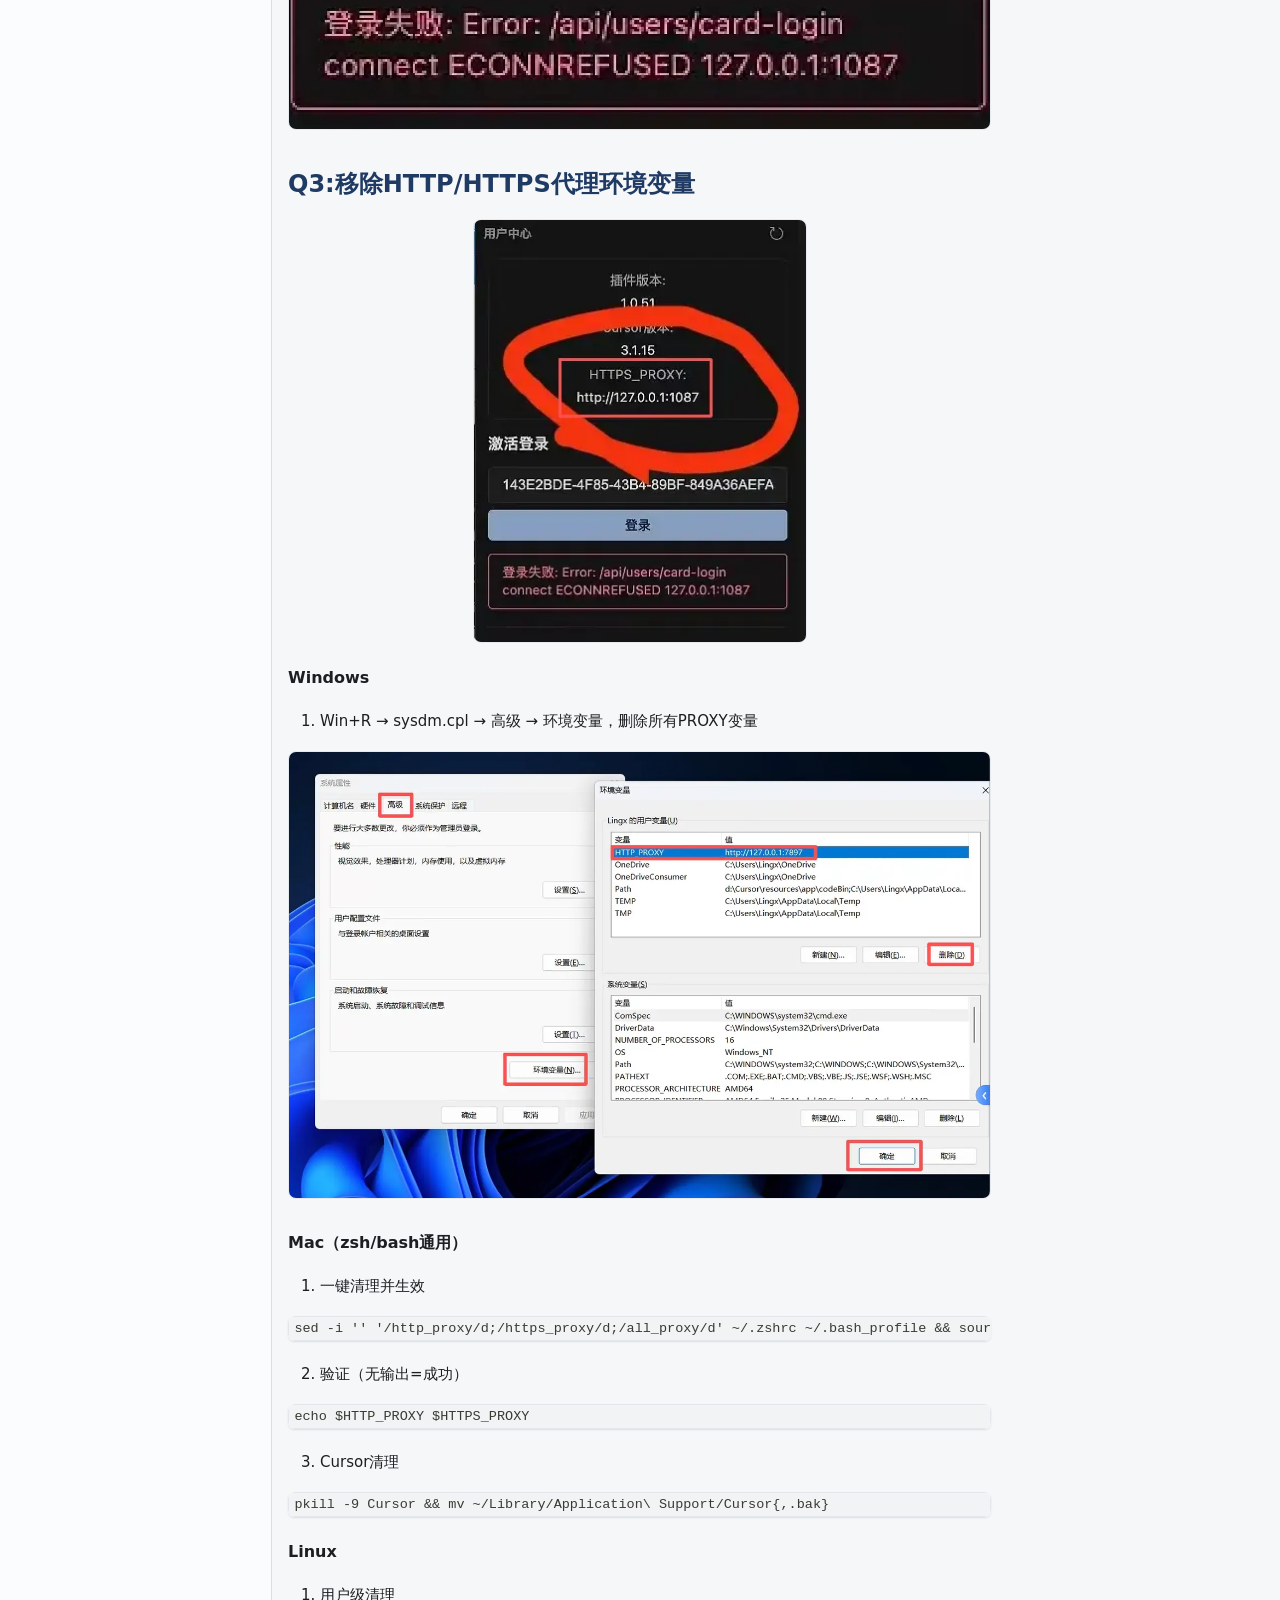
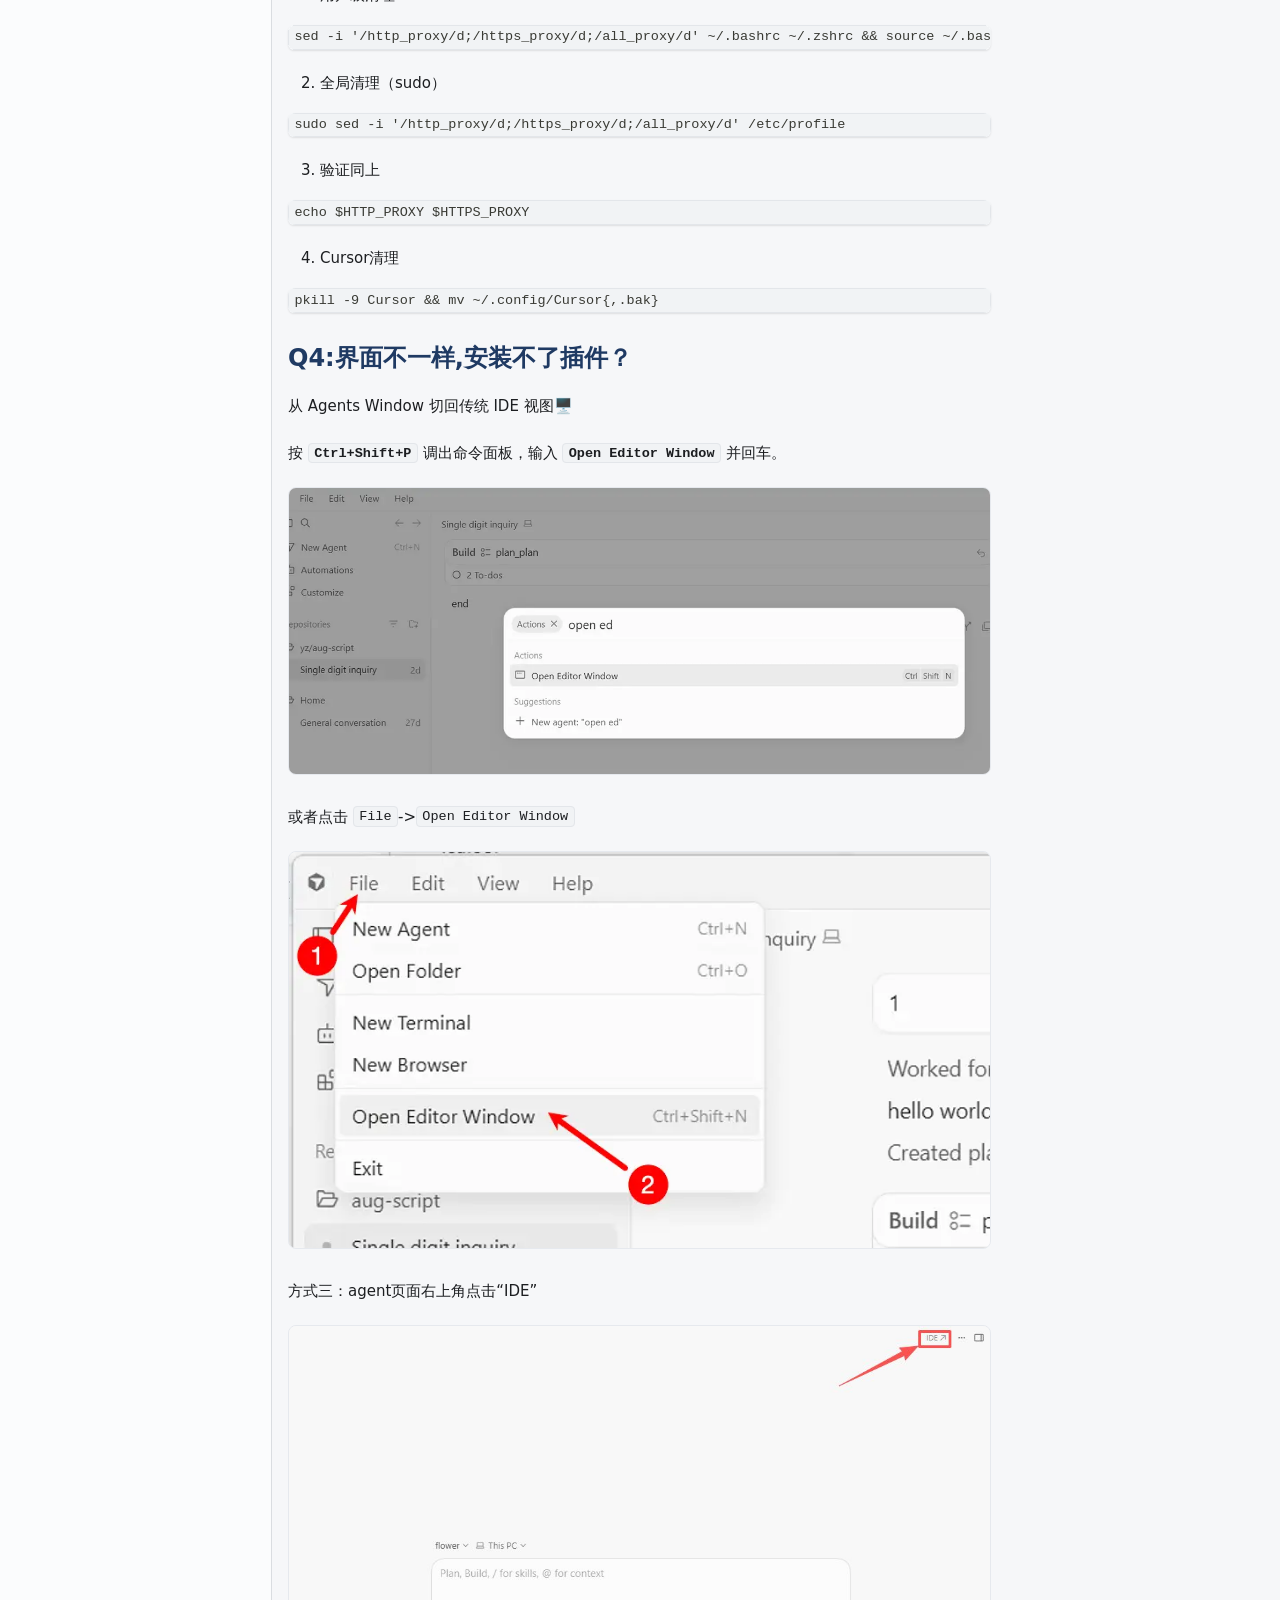
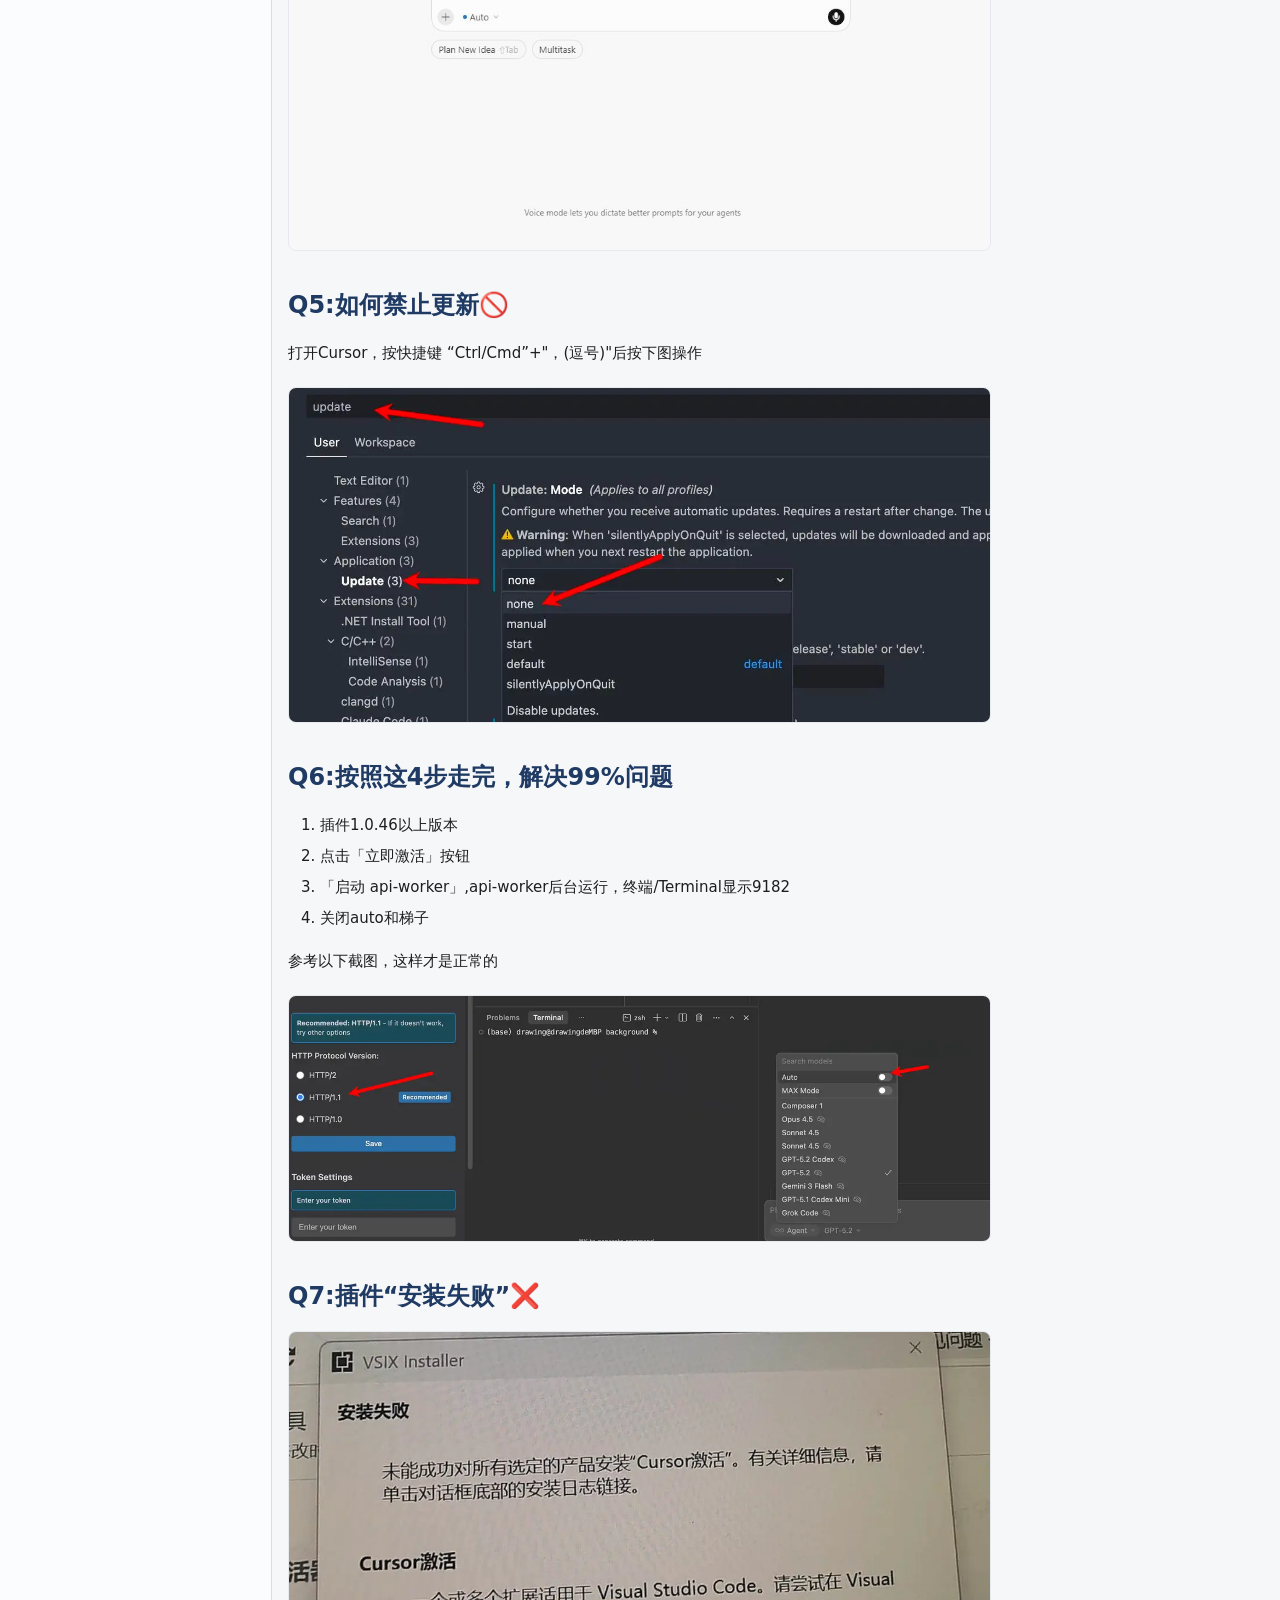
==== commit 89bac725: "deploy: update site" ====
--- a/index.html
+++ b/index.html
@@ -4,26 +4,26 @@
 <meta charset="UTF-8">
 <meta name="generator" content="Docusaurus v3.10.2">
 <title data-rh="true">Cursor 激活插件使用指南 | Cursor 激活插件文档</title><meta data-rh="true" name="twitter:card" content="summary_large_image"><meta data-rh="true" property="og:url" content="https://yjlandlsj.github.io/"><meta data-rh="true" property="og:locale" content="zh_CN"><meta data-rh="true" name="docusaurus_locale" content="zh-CN"><meta data-rh="true" name="docsearch:language" content="zh-CN"><meta data-rh="true" name="viewport" content="width=device-width,initial-scale=1"><meta data-rh="true" name="docusaurus_version" content="current"><meta data-rh="true" name="docusaurus_tag" content="docs-default-current"><meta data-rh="true" name="docsearch:version" content="current"><meta data-rh="true" name="docsearch:docusaurus_tag" content="docs-default-current"><meta data-rh="true" property="og:title" content="Cursor 激活插件使用指南 | Cursor 激活插件文档"><meta data-rh="true" name="description" content="安装、激活、常见问题一站式指南"><meta data-rh="true" property="og:description" content="安装、激活、常见问题一站式指南"><link data-rh="true" rel="icon" href="/img/favicon.ico"><link data-rh="true" rel="canonical" href="https://yjlandlsj.github.io/"><link data-rh="true" rel="alternate" href="https://yjlandlsj.github.io/" hreflang="zh-CN"><link data-rh="true" rel="alternate" href="https://yjlandlsj.github.io/" hreflang="x-default"><script data-rh="true">function insertBanner(){var n=document.createElement("div");n.id="__docusaurus-base-url-issue-banner-container";n.innerHTML='\n<div id="__docusaurus-base-url-issue-banner" style="border: thick solid red; background-color: rgb(255, 230, 179); margin: 20px; padding: 20px; font-size: 20px;">\n   <p style="font-weight: bold; font-size: 30px;">Your Docusaurus site did not load properly.</p>\n   <p>A very common reason is a wrong site <a href="https://docusaurus.io/docs/docusaurus.config.js/#baseUrl" style="font-weight: bold;">baseUrl configuration</a>.</p>\n   <p>Current configured baseUrl = <span style="font-weight: bold; color: red;">/</span>  (default value)</p>\n   <p>We suggest trying baseUrl = <span id="__docusaurus-base-url-issue-banner-suggestion-container" style="font-weight: bold; color: green;"></span></p>\n</div>\n',document.body.prepend(n);var e=document.getElementById("__docusaurus-base-url-issue-banner-suggestion-container"),s=window.location.pathname,o="/"===s.substr(-1)?s:s+"/";e.textContent=o}document.addEventListener("DOMContentLoaded",function(){void 0===window.docusaurus&&insertBanner()})</script><script data-rh="true" type="application/ld+json">{"@context":"https://schema.org","@type":"BreadcrumbList","itemListElement":[{"@type":"ListItem","position":1,"name":"Cursor 激活插件使用指南","item":"https://yjlandlsj.github.io/"}]}</script><style>#netlify-badge,[data-netlify-badge],a[href^="https://www.netlify.com"],a[href^="http://www.netlify.com"],.netlify-badge,[class*="netlify"][style*="fixed"],div[class*="netlify-badge"],footer a[href*="netlify.com"]{display:none!important;visibility:hidden!important;pointer-events:none!important}</style><link rel="stylesheet" href="/assets/css/styles.51789613.css">
-<script src="/assets/js/runtime~main.1e9e81cb.js" defer="defer"></script>
-<script src="/assets/js/main.b631a111.js" defer="defer"></script>
+<script src="/assets/js/runtime~main.3c65bc0d.js" defer="defer"></script>
+<script src="/assets/js/main.91117055.js" defer="defer"></script>
 </head>
 <body>
 <svg style="display: none;"><defs>
 <symbol id="theme-svg-external-link" viewBox="0 0 24 24"><path fill="currentColor" d="M21 13v10h-21v-19h12v2h-10v15h17v-8h2zm3-12h-10.988l4.035 4-6.977 7.07 2.828 2.828 6.977-7.07 4.125 4.172v-11z"/></symbol>
 </defs></svg>
-<script>!function(){var t=function(){try{return new URLSearchParams(window.location.search).get("docusaurus-theme")}catch(t){}}()||function(){try{return window.localStorage.getItem("theme")}catch(t){}}();document.documentElement.setAttribute("data-theme",t||(window.matchMedia("(prefers-color-scheme: dark)").matches?"dark":"light")),document.documentElement.setAttribute("data-theme-choice",t||"system")}(),function(){try{const c=new URLSearchParams(window.location.search).entries();for(var[t,e]of c)if(t.startsWith("docusaurus-data-")){var a=t.replace("docusaurus-data-","data-");document.documentElement.setAttribute(a,e)}}catch(t){}}()</script><div id="__docusaurus"><div role="region" aria-label="跳到主要内容"><a class="skipToContent_fXgn" href="#__docusaurus_skipToContent_fallback">跳到主要内容</a></div><nav aria-label="主导航" class="theme-layout-navbar navbar navbar--fixed-top"><div class="navbar__inner"><div class="theme-layout-navbar-left navbar__items"><button aria-label="切换导航栏" aria-expanded="false" class="navbar__toggle clean-btn" type="button"><svg width="30" height="30" viewBox="0 0 30 30" aria-hidden="true"><path stroke="currentColor" stroke-linecap="round" stroke-miterlimit="10" stroke-width="2" d="M4 7h22M4 15h22M4 23h22"></path></svg></button><a class="navbar__brand" href="/"><b class="navbar__title text--truncate">❮ 文档中心</b></a><a aria-current="page" class="navbar__item navbar__link navbar__link--active" href="/">Cursor 激活插件</a></div><div class="theme-layout-navbar-right navbar__items navbar__items--right"><a href="https://qm.qq.com/q/sd0kJw45FY" target="_blank" rel="noopener noreferrer" class="navbar__item navbar__link">售后QQ群<svg width="13.5" height="13.5" aria-label="(opens in new tab)" class="iconExternalLink_nPIU"><use href="#theme-svg-external-link"></use></svg></a><div class="toggle_vylO colorModeToggle_DEke"><button class="clean-btn toggleButton_gllP toggleButtonDisabled_aARS" type="button" disabled="" title="system mode" aria-label="切换浅色/暗黑模式（当前为system mode）"><svg viewBox="0 0 24 24" width="24" height="24" aria-hidden="true" class="toggleIcon_g3eP lightToggleIcon_pyhR"><path fill="currentColor" d="M12,9c1.65,0,3,1.35,3,3s-1.35,3-3,3s-3-1.35-3-3S10.35,9,12,9 M12,7c-2.76,0-5,2.24-5,5s2.24,5,5,5s5-2.24,5-5 S14.76,7,12,7L12,7z M2,13l2,0c0.55,0,1-0.45,1-1s-0.45-1-1-1l-2,0c-0.55,0-1,0.45-1,1S1.45,13,2,13z M20,13l2,0c0.55,0,1-0.45,1-1 s-0.45-1-1-1l-2,0c-0.55,0-1,0.45-1,1S19.45,13,20,13z M11,2v2c0,0.55,0.45,1,1,1s1-0.45,1-1V2c0-0.55-0.45-1-1-1S11,1.45,11,2z M11,20v2c0,0.55,0.45,1,1,1s1-0.45,1-1v-2c0-0.55-0.45-1-1-1C11.45,19,11,19.45,11,20z M5.99,4.58c-0.39-0.39-1.03-0.39-1.41,0 c-0.39,0.39-0.39,1.03,0,1.41l1.06,1.06c0.39,0.39,1.03,0.39,1.41,0s0.39-1.03,0-1.41L5.99,4.58z M18.36,16.95 c-0.39-0.39-1.03-0.39-1.41,0c-0.39,0.39-0.39,1.03,0,1.41l1.06,1.06c0.39,0.39,1.03,0.39,1.41,0c0.39-0.39,0.39-1.03,0-1.41 L18.36,16.95z M19.42,5.99c0.39-0.39,0.39-1.03,0-1.41c-0.39-0.39-1.03-0.39-1.41,0l-1.06,1.06c-0.39,0.39-0.39,1.03,0,1.41 s1.03,0.39,1.41,0L19.42,5.99z M7.05,18.36c0.39-0.39,0.39-1.03,0-1.41c-0.39-0.39-1.03-0.39-1.41,0l-1.06,1.06 c-0.39,0.39-0.39,1.03,0,1.41s1.03,0.39,1.41,0L7.05,18.36z"></path></svg><svg viewBox="0 0 24 24" width="24" height="24" aria-hidden="true" class="toggleIcon_g3eP darkToggleIcon_wfgR"><path fill="currentColor" d="M9.37,5.51C9.19,6.15,9.1,6.82,9.1,7.5c0,4.08,3.32,7.4,7.4,7.4c0.68,0,1.35-0.09,1.99-0.27C17.45,17.19,14.93,19,12,19 c-3.86,0-7-3.14-7-7C5,9.07,6.81,6.55,9.37,5.51z M12,3c-4.97,0-9,4.03-9,9s4.03,9,9,9s9-4.03,9-9c0-0.46-0.04-0.92-0.1-1.36 c-0.98,1.37-2.58,2.26-4.4,2.26c-2.98,0-5.4-2.42-5.4-5.4c0-1.81,0.89-3.42,2.26-4.4C12.92,3.04,12.46,3,12,3L12,3z"></path></svg><svg viewBox="0 0 24 24" width="24" height="24" aria-hidden="true" class="toggleIcon_g3eP systemToggleIcon_QzmC"><path fill="currentColor" d="m12 21c4.971 0 9-4.029 9-9s-4.029-9-9-9-9 4.029-9 9 4.029 9 9 9zm4.95-13.95c1.313 1.313 2.05 3.093 2.05 4.95s-0.738 3.637-2.05 4.95c-1.313 1.313-3.093 2.05-4.95 2.05v-14c1.857 0 3.637 0.737 4.95 2.05z"></path></svg></button></div><div class="navbarSearchContainer_Bca1"></div></div></div><div role="presentation" class="navbar-sidebar__backdrop"></div></nav><div id="__docusaurus_skipToContent_fallback" class="theme-layout-main main-wrapper mainWrapper_z2l0"><div class="docsWrapper_hBAB"><button aria-label="回到顶部" class="clean-btn theme-back-to-top-button backToTopButton_sjWU" type="button"></button><div class="docRoot_UBD9"><aside class="theme-doc-sidebar-container docSidebarContainer_YfHR"><div class="sidebarViewport_aRkj"><div class="sidebar_njMd"><nav aria-label="文档侧边栏" class="menu thin-scrollbar menu_SIkG"><ul class="theme-doc-sidebar-menu menu__list"><li class="theme-doc-sidebar-item-link theme-doc-sidebar-item-link-level-1 menu__list-item"><a class="menu__link menu__link--active" aria-current="page" href="/"><span class="linkLabel_WmDU">Cursor 激活插件使用指南</span></a></li></ul></nav></div></div></aside><main class="docMainContainer_TBSr"><div class="container padding-top--md padding-bottom--lg"><div class="row"><div class="col docItemCol_VOVn"><div class="docItemContainer_Djhp"><article><nav class="theme-doc-breadcrumbs breadcrumbsContainer_Z_bl" aria-label="页面路径"><ul class="breadcrumbs"><li class="breadcrumbs__item"><a aria-label="主页面" class="breadcrumbs__link" href="/"><svg viewBox="0 0 24 24" class="breadcrumbHomeIcon_YNFT"><path d="M10 19v-5h4v5c0 .55.45 1 1 1h3c.55 0 1-.45 1-1v-7h1.7c.46 0 .68-.57.33-.87L12.67 3.6c-.38-.34-.96-.34-1.34 0l-8.36 7.53c-.34.3-.13.87.33.87H5v7c0 .55.45 1 1 1h3c.55 0 1-.45 1-1z" fill="currentColor"></path></svg></a></li><li class="breadcrumbs__item breadcrumbs__item--active"><span class="breadcrumbs__link">Cursor 激活插件使用指南</span></li></ul></nav><div class="tocCollapsible_ETCw theme-doc-toc-mobile tocMobile_ITEo"><button type="button" class="clean-btn tocCollapsibleButton_TO0P">本页总览</button></div><div class="theme-doc-markdown markdown"><header><h1>Cursor 激活插件使用指南</h1></header><p>如果没安装Cursor软件，那先到官网安装对应电脑系统的版本。</p>
+<script>!function(){var t=function(){try{return new URLSearchParams(window.location.search).get("docusaurus-theme")}catch(t){}}()||function(){try{return window.localStorage.getItem("theme")}catch(t){}}();document.documentElement.setAttribute("data-theme",t||(window.matchMedia("(prefers-color-scheme: dark)").matches?"dark":"light")),document.documentElement.setAttribute("data-theme-choice",t||"system")}(),function(){try{const c=new URLSearchParams(window.location.search).entries();for(var[t,e]of c)if(t.startsWith("docusaurus-data-")){var a=t.replace("docusaurus-data-","data-");document.documentElement.setAttribute(a,e)}}catch(t){}}()</script><div id="__docusaurus"><div role="region" aria-label="跳到主要内容"><a class="skipToContent_fXgn" href="#__docusaurus_skipToContent_fallback">跳到主要内容</a></div><nav aria-label="主导航" class="theme-layout-navbar navbar navbar--fixed-top"><div class="navbar__inner"><div class="theme-layout-navbar-left navbar__items"><button aria-label="切换导航栏" aria-expanded="false" class="navbar__toggle clean-btn" type="button"><svg width="30" height="30" viewBox="0 0 30 30" aria-hidden="true"><path stroke="currentColor" stroke-linecap="round" stroke-miterlimit="10" stroke-width="2" d="M4 7h22M4 15h22M4 23h22"></path></svg></button><a class="navbar__brand" href="/"><b class="navbar__title text--truncate">❮ 文档中心</b></a><a aria-current="page" class="navbar__item navbar__link navbar__link--active" href="/">Cursor 激活插件</a></div><div class="theme-layout-navbar-right navbar__items navbar__items--right"><a href="https://qm.qq.com/q/9m5AhKHWQo" target="_blank" rel="noopener noreferrer" class="navbar__item navbar__link">售后支持5群<svg width="13.5" height="13.5" aria-label="(opens in new tab)" class="iconExternalLink_nPIU"><use href="#theme-svg-external-link"></use></svg></a><div class="toggle_vylO colorModeToggle_DEke"><button class="clean-btn toggleButton_gllP toggleButtonDisabled_aARS" type="button" disabled="" title="system mode" aria-label="切换浅色/暗黑模式（当前为system mode）"><svg viewBox="0 0 24 24" width="24" height="24" aria-hidden="true" class="toggleIcon_g3eP lightToggleIcon_pyhR"><path fill="currentColor" d="M12,9c1.65,0,3,1.35,3,3s-1.35,3-3,3s-3-1.35-3-3S10.35,9,12,9 M12,7c-2.76,0-5,2.24-5,5s2.24,5,5,5s5-2.24,5-5 S14.76,7,12,7L12,7z M2,13l2,0c0.55,0,1-0.45,1-1s-0.45-1-1-1l-2,0c-0.55,0-1,0.45-1,1S1.45,13,2,13z M20,13l2,0c0.55,0,1-0.45,1-1 s-0.45-1-1-1l-2,0c-0.55,0-1,0.45-1,1S19.45,13,20,13z M11,2v2c0,0.55,0.45,1,1,1s1-0.45,1-1V2c0-0.55-0.45-1-1-1S11,1.45,11,2z M11,20v2c0,0.55,0.45,1,1,1s1-0.45,1-1v-2c0-0.55-0.45-1-1-1C11.45,19,11,19.45,11,20z M5.99,4.58c-0.39-0.39-1.03-0.39-1.41,0 c-0.39,0.39-0.39,1.03,0,1.41l1.06,1.06c0.39,0.39,1.03,0.39,1.41,0s0.39-1.03,0-1.41L5.99,4.58z M18.36,16.95 c-0.39-0.39-1.03-0.39-1.41,0c-0.39,0.39-0.39,1.03,0,1.41l1.06,1.06c0.39,0.39,1.03,0.39,1.41,0c0.39-0.39,0.39-1.03,0-1.41 L18.36,16.95z M19.42,5.99c0.39-0.39,0.39-1.03,0-1.41c-0.39-0.39-1.03-0.39-1.41,0l-1.06,1.06c-0.39,0.39-0.39,1.03,0,1.41 s1.03,0.39,1.41,0L19.42,5.99z M7.05,18.36c0.39-0.39,0.39-1.03,0-1.41c-0.39-0.39-1.03-0.39-1.41,0l-1.06,1.06 c-0.39,0.39-0.39,1.03,0,1.41s1.03,0.39,1.41,0L7.05,18.36z"></path></svg><svg viewBox="0 0 24 24" width="24" height="24" aria-hidden="true" class="toggleIcon_g3eP darkToggleIcon_wfgR"><path fill="currentColor" d="M9.37,5.51C9.19,6.15,9.1,6.82,9.1,7.5c0,4.08,3.32,7.4,7.4,7.4c0.68,0,1.35-0.09,1.99-0.27C17.45,17.19,14.93,19,12,19 c-3.86,0-7-3.14-7-7C5,9.07,6.81,6.55,9.37,5.51z M12,3c-4.97,0-9,4.03-9,9s4.03,9,9,9s9-4.03,9-9c0-0.46-0.04-0.92-0.1-1.36 c-0.98,1.37-2.58,2.26-4.4,2.26c-2.98,0-5.4-2.42-5.4-5.4c0-1.81,0.89-3.42,2.26-4.4C12.92,3.04,12.46,3,12,3L12,3z"></path></svg><svg viewBox="0 0 24 24" width="24" height="24" aria-hidden="true" class="toggleIcon_g3eP systemToggleIcon_QzmC"><path fill="currentColor" d="m12 21c4.971 0 9-4.029 9-9s-4.029-9-9-9-9 4.029-9 9 4.029 9 9 9zm4.95-13.95c1.313 1.313 2.05 3.093 2.05 4.95s-0.738 3.637-2.05 4.95c-1.313 1.313-3.093 2.05-4.95 2.05v-14c1.857 0 3.637 0.737 4.95 2.05z"></path></svg></button></div><div class="navbarSearchContainer_Bca1"></div></div></div><div role="presentation" class="navbar-sidebar__backdrop"></div></nav><div id="__docusaurus_skipToContent_fallback" class="theme-layout-main main-wrapper mainWrapper_z2l0"><div class="docsWrapper_hBAB"><button aria-label="回到顶部" class="clean-btn theme-back-to-top-button backToTopButton_sjWU" type="button"></button><div class="docRoot_UBD9"><aside class="theme-doc-sidebar-container docSidebarContainer_YfHR"><div class="sidebarViewport_aRkj"><div class="sidebar_njMd"><nav aria-label="文档侧边栏" class="menu thin-scrollbar menu_SIkG"><ul class="theme-doc-sidebar-menu menu__list"><li class="theme-doc-sidebar-item-link theme-doc-sidebar-item-link-level-1 menu__list-item"><a class="menu__link menu__link--active" aria-current="page" href="/"><span class="linkLabel_WmDU">Cursor 激活插件使用指南</span></a></li></ul></nav></div></div></aside><main class="docMainContainer_TBSr"><div class="container padding-top--md padding-bottom--lg"><div class="row"><div class="col docItemCol_VOVn"><div class="docItemContainer_Djhp"><article><nav class="theme-doc-breadcrumbs breadcrumbsContainer_Z_bl" aria-label="页面路径"><ul class="breadcrumbs"><li class="breadcrumbs__item"><a aria-label="主页面" class="breadcrumbs__link" href="/"><svg viewBox="0 0 24 24" class="breadcrumbHomeIcon_YNFT"><path d="M10 19v-5h4v5c0 .55.45 1 1 1h3c.55 0 1-.45 1-1v-7h1.7c.46 0 .68-.57.33-.87L12.67 3.6c-.38-.34-.96-.34-1.34 0l-8.36 7.53c-.34.3-.13.87.33.87H5v7c0 .55.45 1 1 1h3c.55 0 1-.45 1-1z" fill="currentColor"></path></svg></a></li><li class="breadcrumbs__item breadcrumbs__item--active"><span class="breadcrumbs__link">Cursor 激活插件使用指南</span></li></ul></nav><div class="tocCollapsible_ETCw theme-doc-toc-mobile tocMobile_ITEo"><button type="button" class="clean-btn tocCollapsibleButton_TO0P">本页总览</button></div><div class="theme-doc-markdown markdown"><header><h1>Cursor 激活插件使用指南</h1></header><p>如果没安装Cursor软件，那先到官网安装对应电脑系统的版本。</p>
 <p>官网Cursor下载链接：<a href="https://cursor.com/cn/download" target="_blank" rel="noopener noreferrer" class="">https://cursor.com/cn/download</a></p>
 <p>有Cursor软件后仅需以下<strong>两步</strong>操作即可成功激活Pro使用！各系统通用步骤！</p>
 <p><strong>推荐安装<a href="https://docs.cloudpp.win/docs/vibe-assistant" target="_blank" rel="noopener noreferrer" class="">Vibe助手</a>软件激活，就不用安装插件了。
 插件依然在维护，激活效果一样</strong></p>
-<p>售后/续杯联系🐧祛：点击链接加入群聊【cursor续杯3群】：<a href="https://qm.qq.com/q/sd0kJw45FY" target="_blank" rel="noopener noreferrer" class="">https://qm.qq.com/q/sd0kJw45FY</a></p>
-<p><img decoding="async" loading="lazy" alt="cursor续杯3群二维码" src="/assets/images/qq-group-qrcode-9933162ff42ab650b49702290ca72e7a.png" width="494" height="626" class="img_ev3q"></p>
-<h2 class="anchor anchorTargetStickyNavbar_Vzrq" id="第一步-安装插件">第一步. 安装插件<a href="#第一步-安装插件" class="hash-link" aria-label="第一步. 安装插  件的直接链接" title="第一步. 安装插件的直接链接" translate="no">​</a></h2>
+<p>售后/续杯联系🐧祛：点击链接加入群聊【cursor售后支持5群】：<a href="https://qm.qq.com/q/9m5AhKHWQo" target="_blank" rel="noopener noreferrer" class="">https://qm.qq.com/q/9m5AhKHWQo</a></p>
+<p><img decoding="async" loading="lazy" alt="cursor售后支持5群二维码" src="/assets/images/qq-group-qrcode-d5c222c78b806603bf2e9b8bed9d402b.png" width="394" height="497" class="img_ev3q"></p>
+<h2 class="anchor anchorTargetStickyNavbar_Vzrq" id="第一步-安装插件">第一步. 安装插件<a href="#第一步-安装插件" class="hash-link" aria-label="第一步. 安装插件的直接链接" title="第一步. 安装插件的直接链接" translate="no">​</a></h2>
 <h3 class="anchor anchorTargetStickyNavbar_Vzrq" id="1下载-中文版--英文版-插件文件">1.下载 中文版 / 英文版 插件文件<a href="#1下载-中文版--英文版-插件文件" class="hash-link" aria-label="1.下载 中文版 / 英文版 插件文件的直接链接" title="1.下载 中文版 / 英文版 插件文件的直接链接" translate="no">​</a></h3>
 <p>中文版（电脑在国内使用）</p>
-<a href="files/cursorpool-1.0.68.vsix">cursorpool-1.0.68.vsix</a>
+<a href="files/cursorpool-1.0.67.vsix">cursorpool-1.0.67.vsix</a>
 <p>英文版（电脑在国外使用）</p>
-<a href="files/cursorpool-1.0.68-en.vsix">cursorpool-1.0.68-en.vsix</a>
+<a href="files/cursorpool-1.0.67-en.vsix">cursorpool-1.0.67-en.vsix</a>
 <h3 class="anchor anchorTargetStickyNavbar_Vzrq" id="2在cursor中安装插件">2.在Cursor中安装插件<a href="#2在cursor中安装插件" class="hash-link" aria-label="2.在Cursor中安装插件的直接链接" title="2.在Cursor中安装插件的直接链接" translate="no">​</a></h3>
 <p>新版本默认是Agent窗口，参考 <strong>常见问题 Q4</strong> 打开编辑窗口</p>
 <h4 class="anchor anchorTargetStickyNavbar_Vzrq" id="方式">方式①<a href="#方式" class="hash-link" aria-label="方式①的直接链接" title="方式①的直接链接" translate="no">​</a></h4>
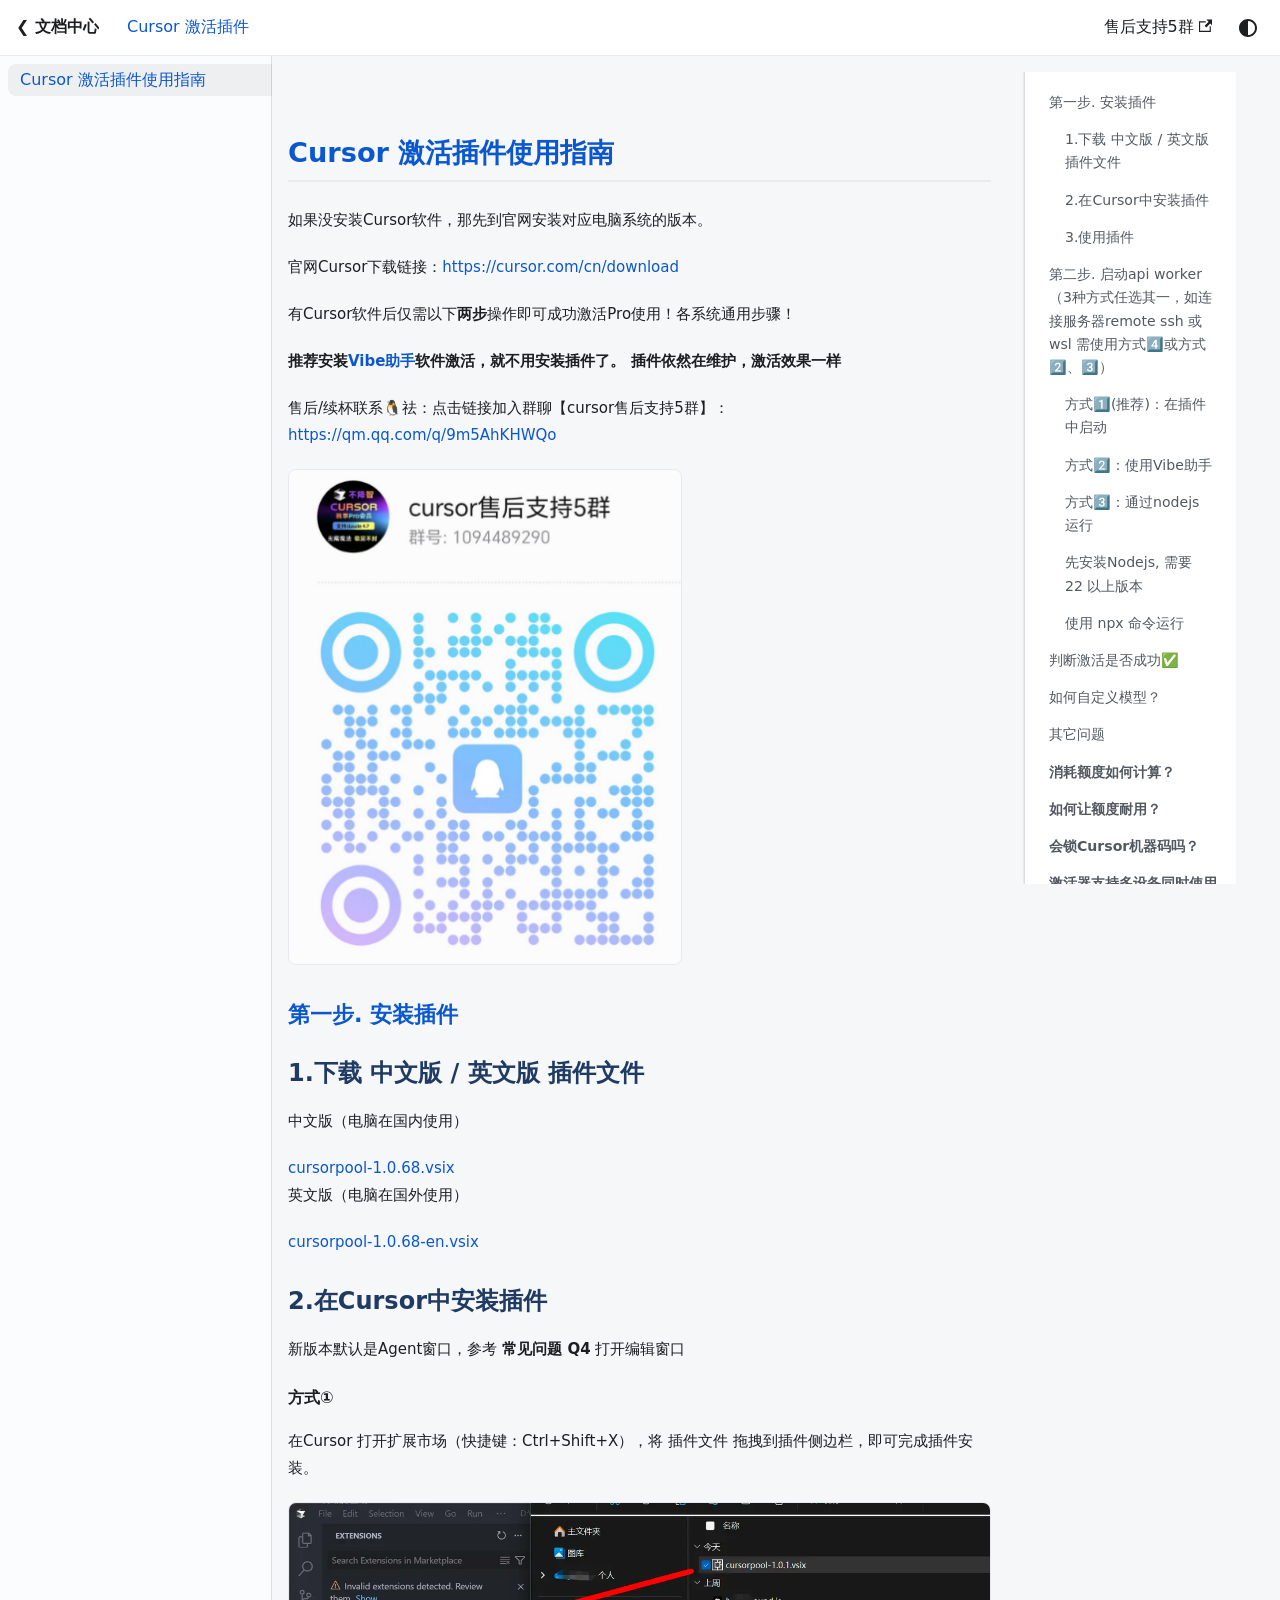
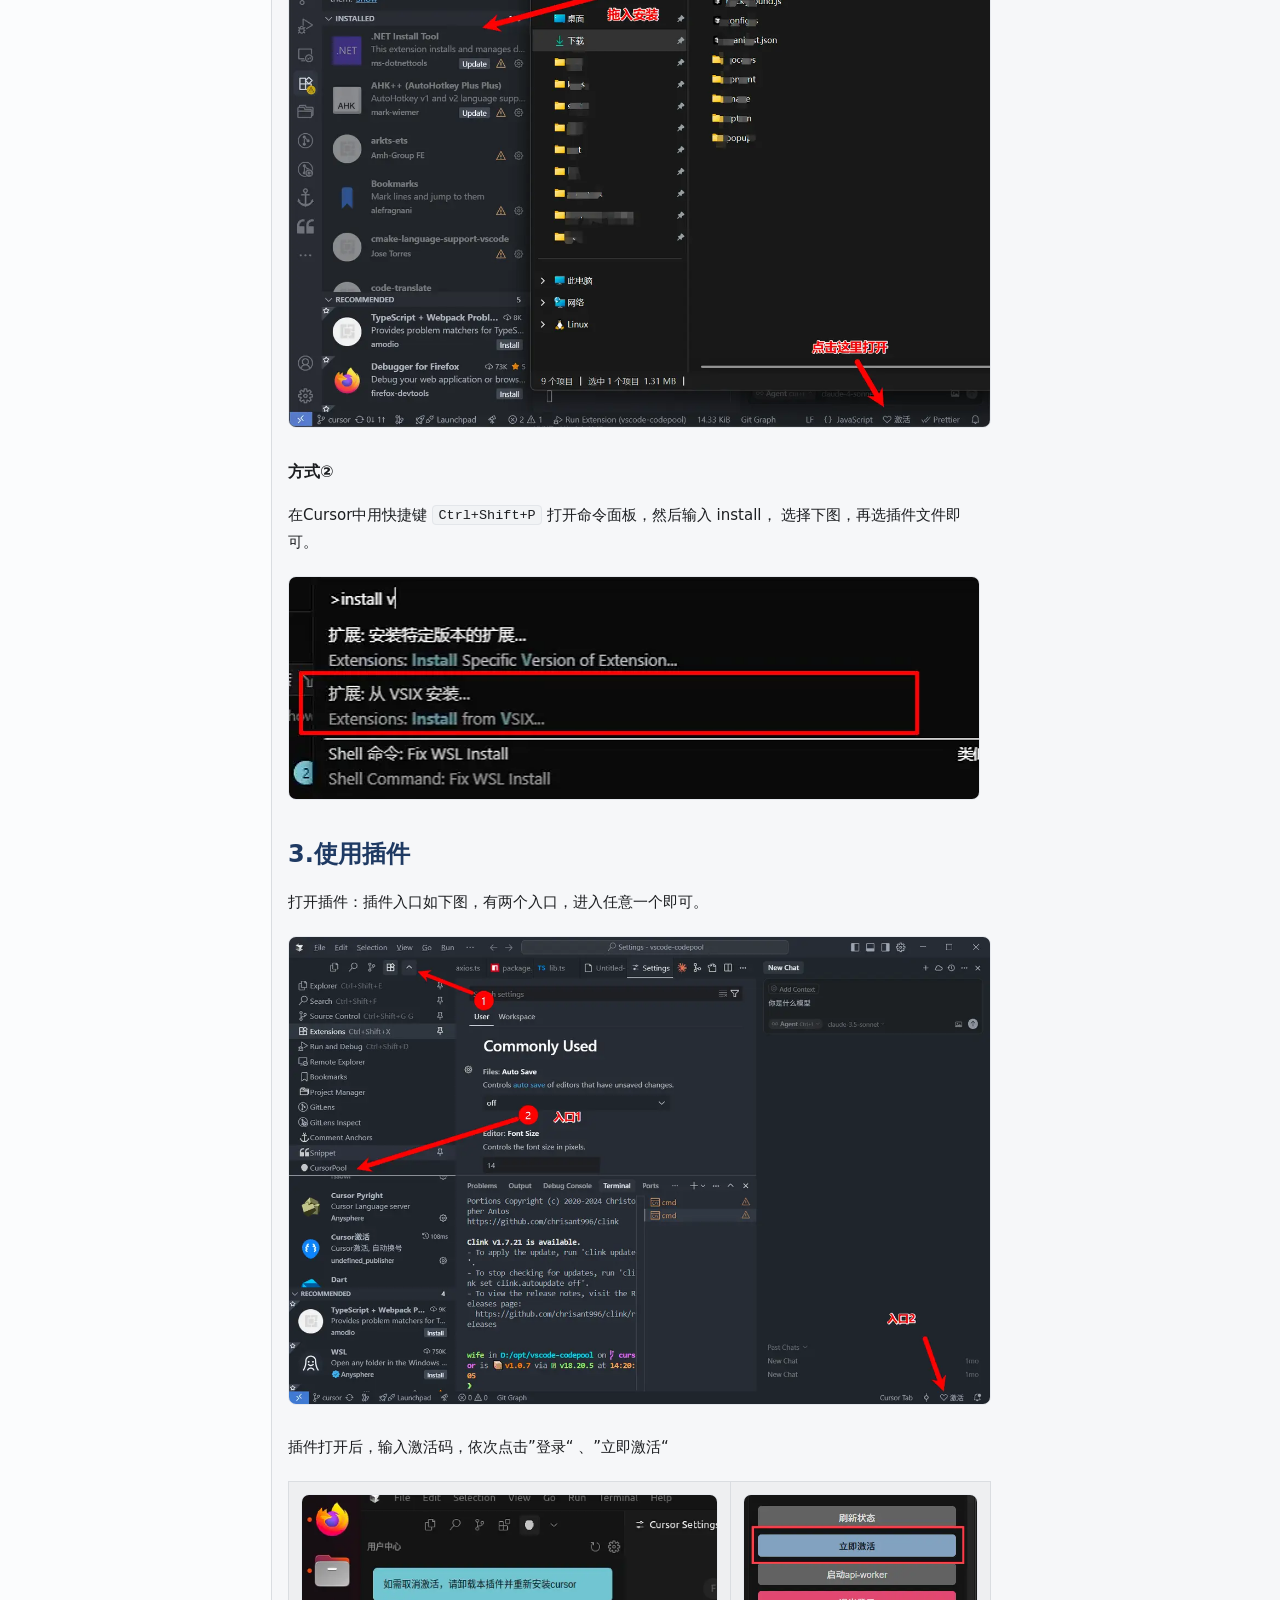
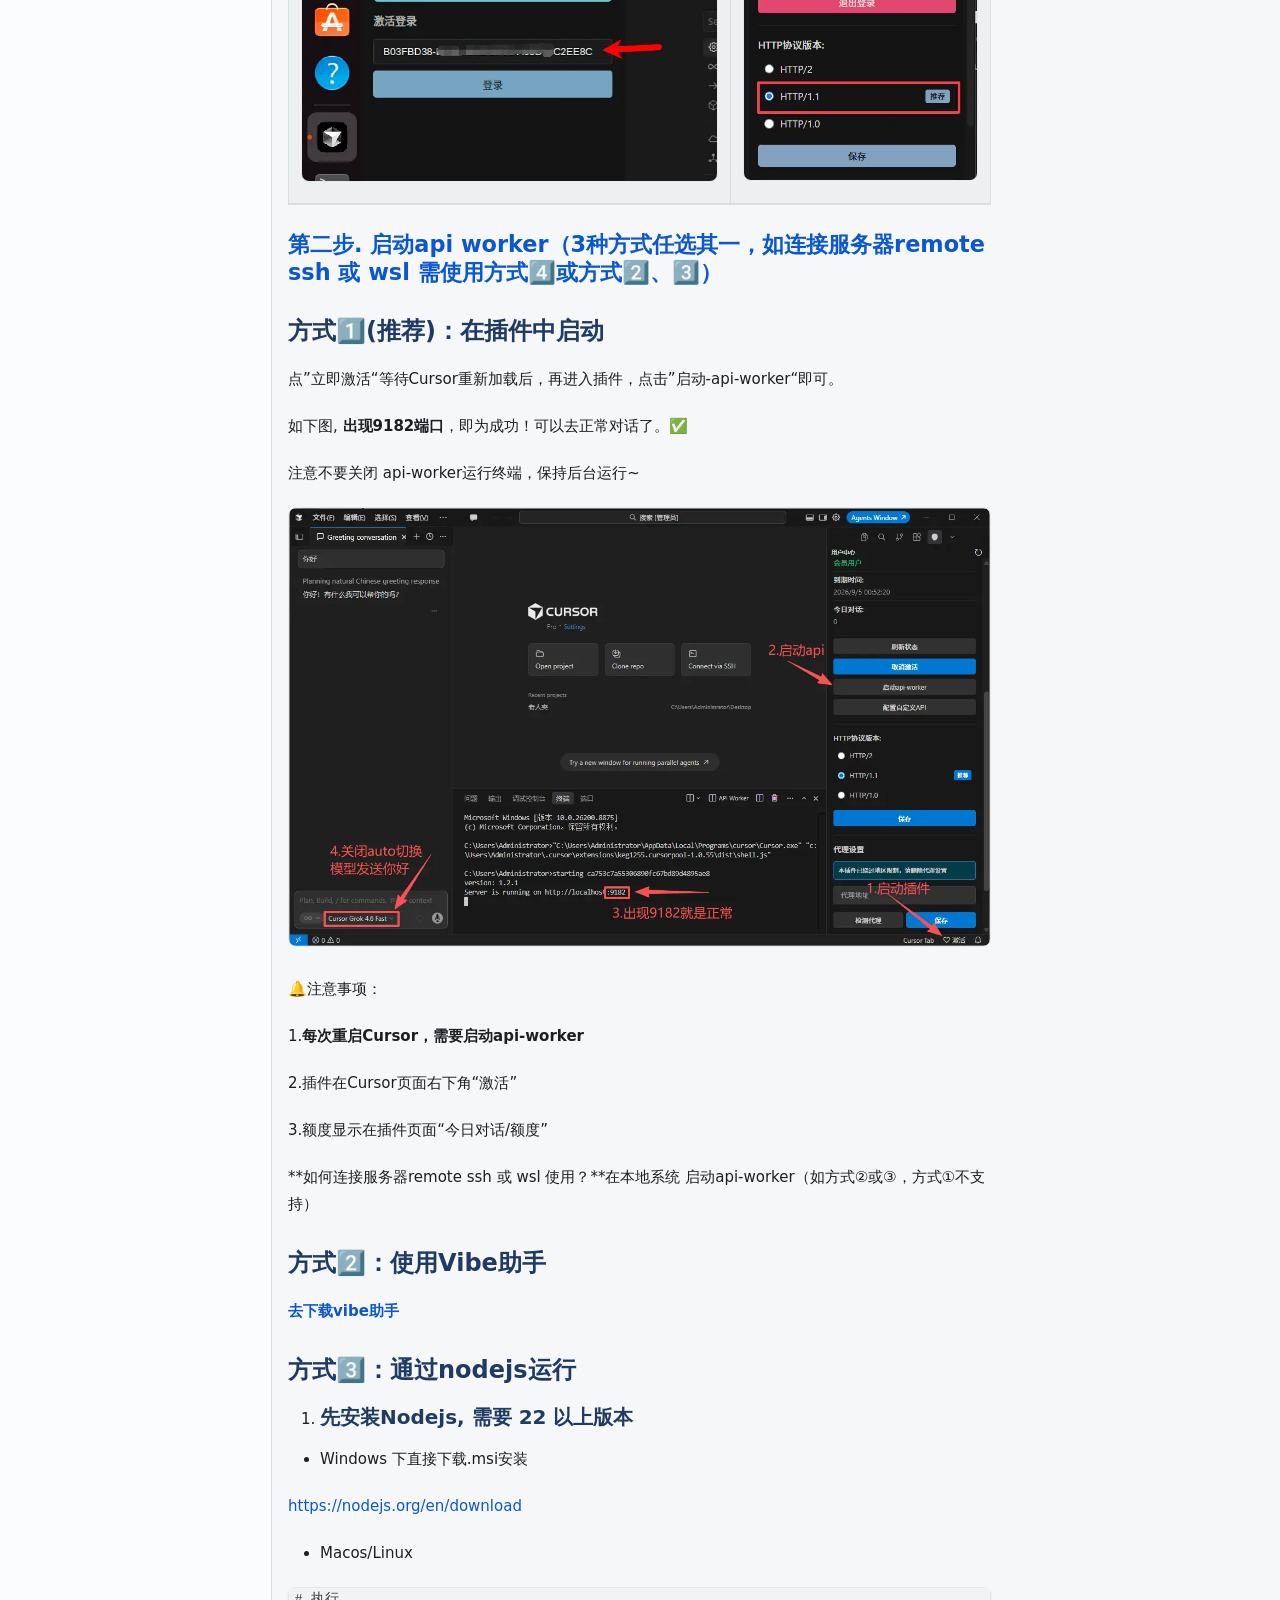
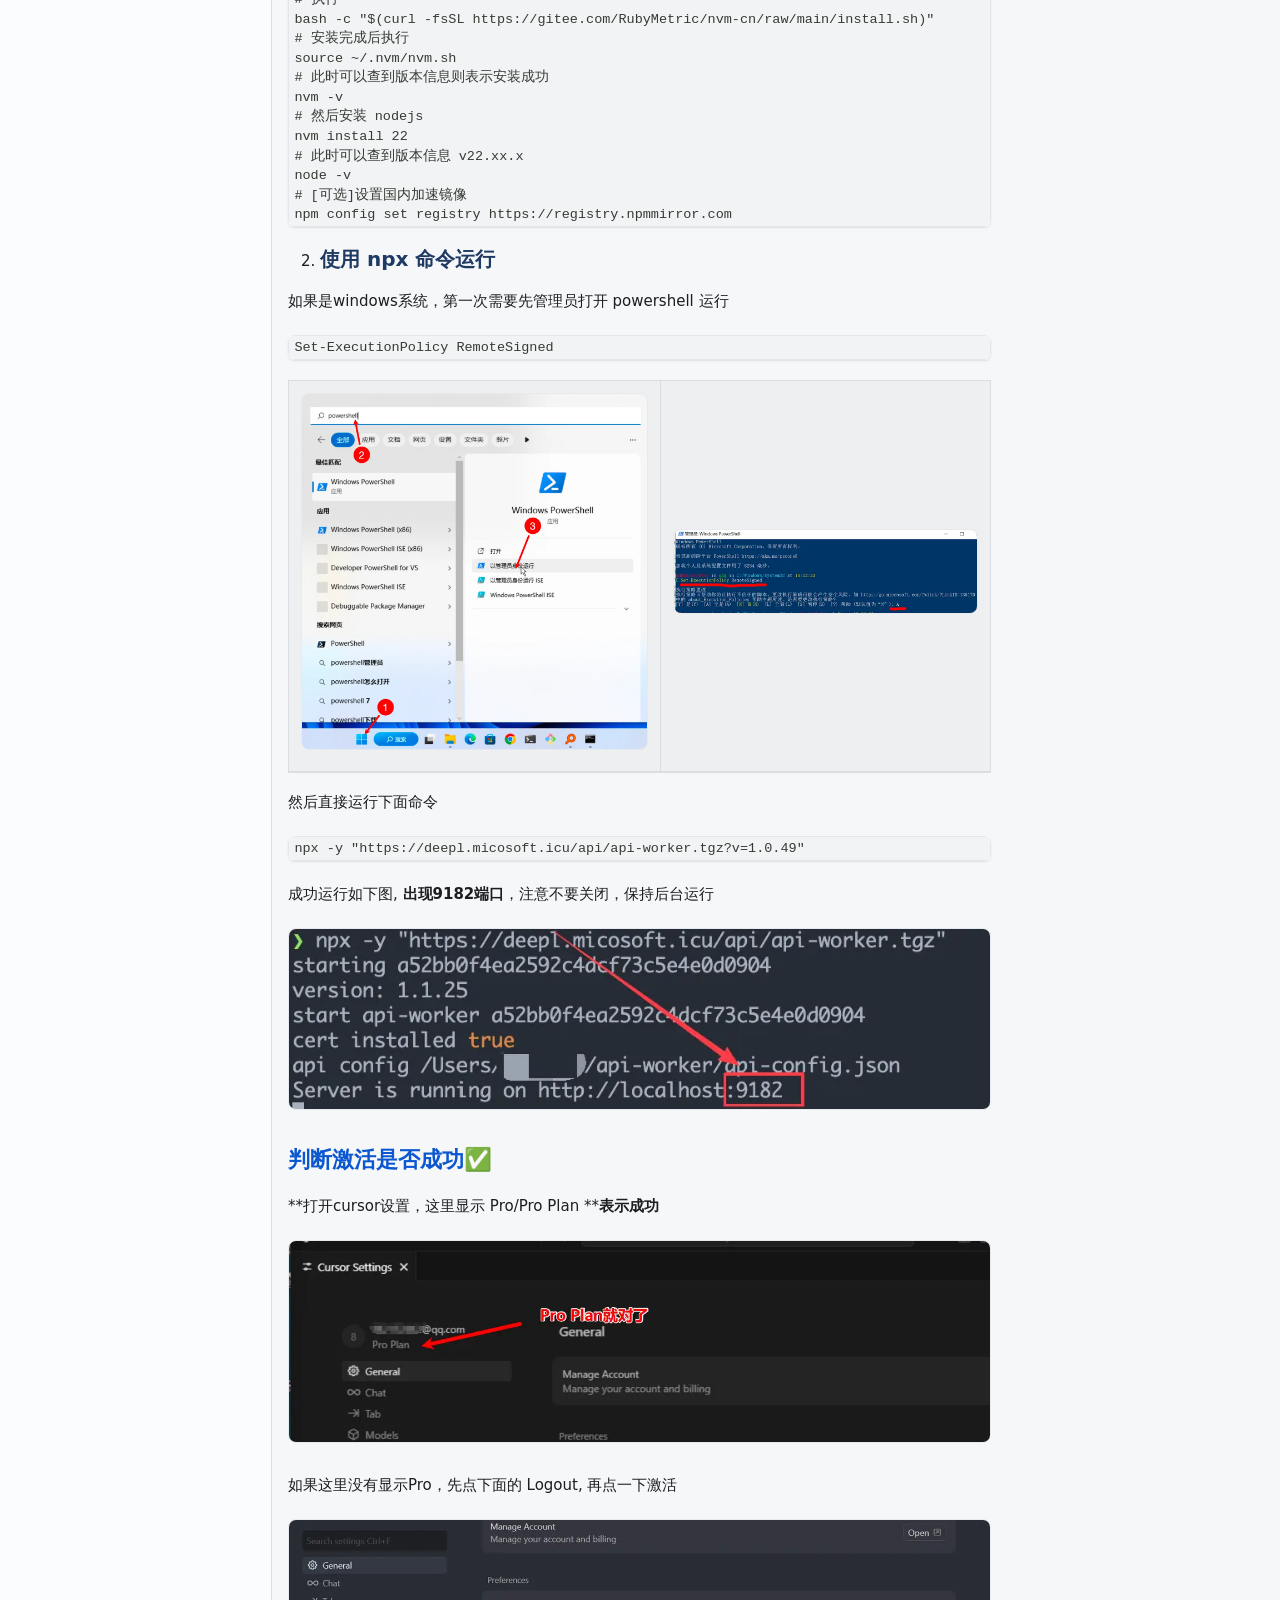
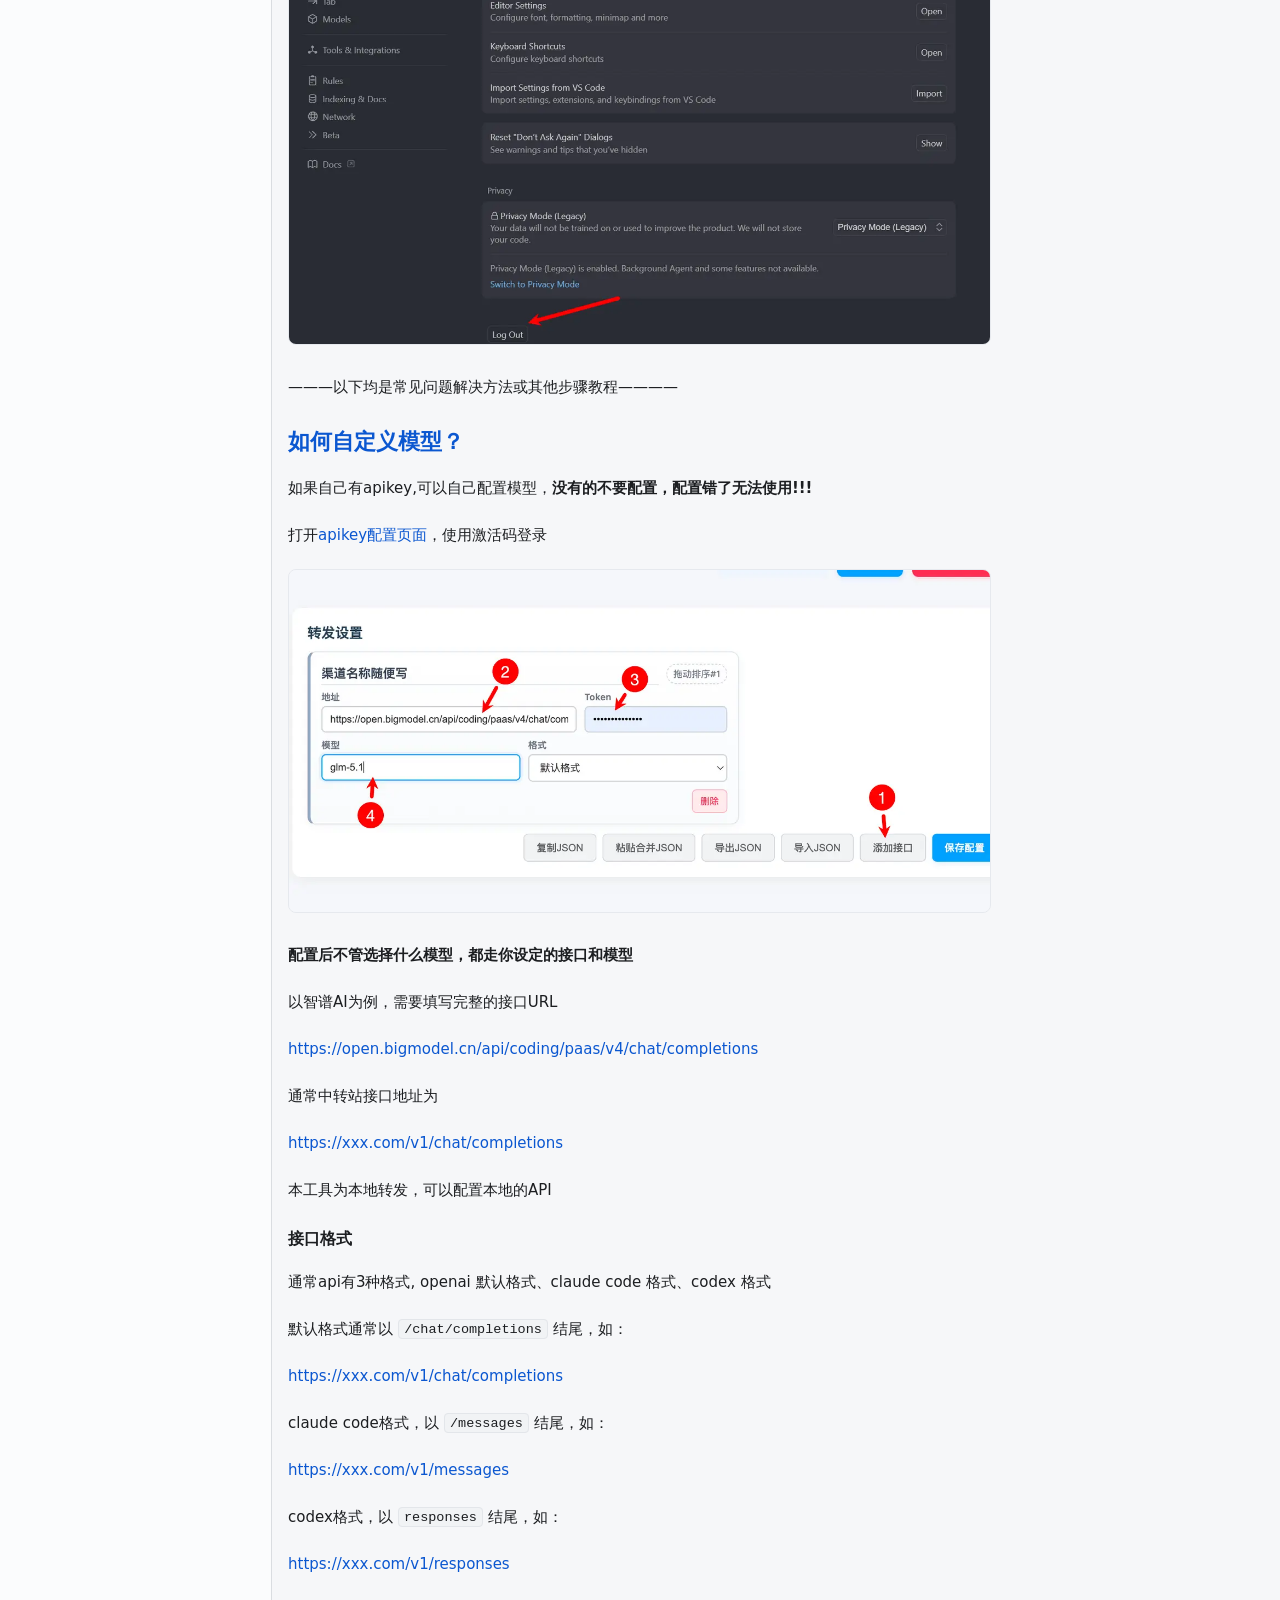
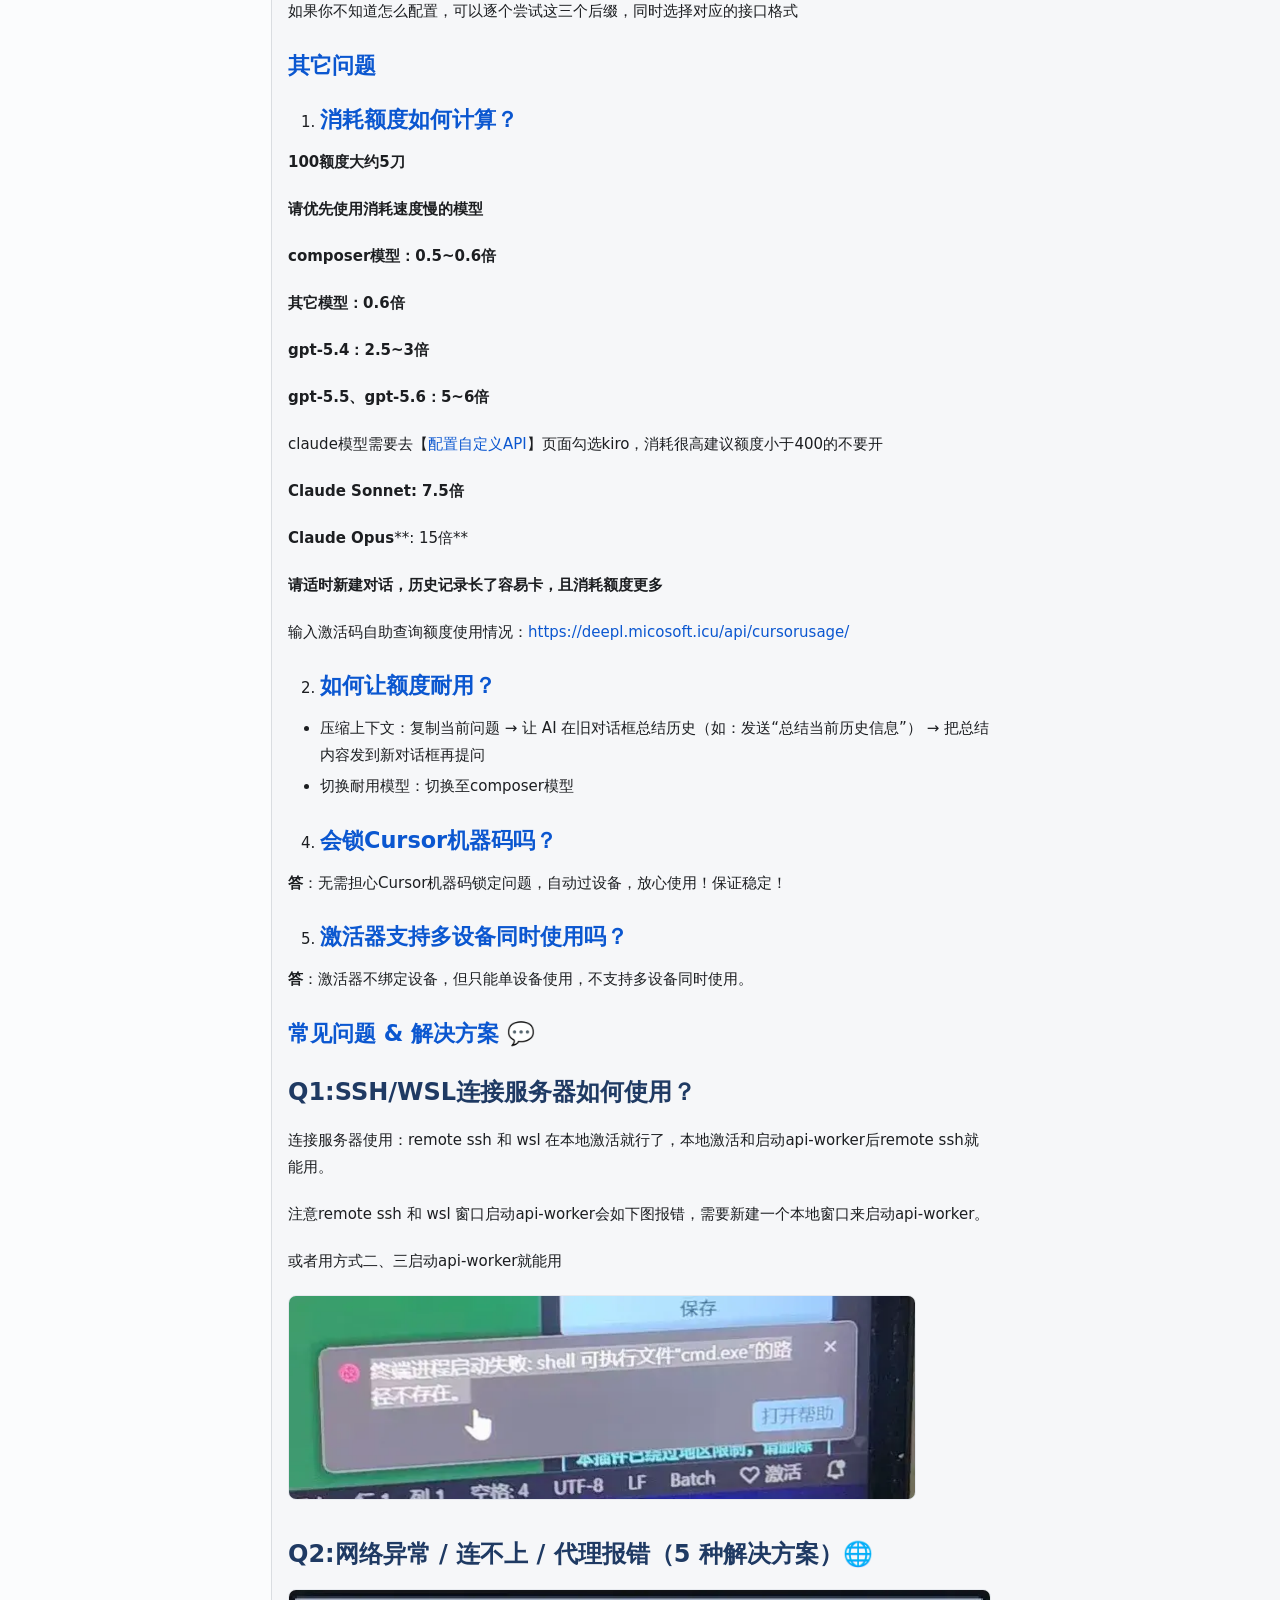
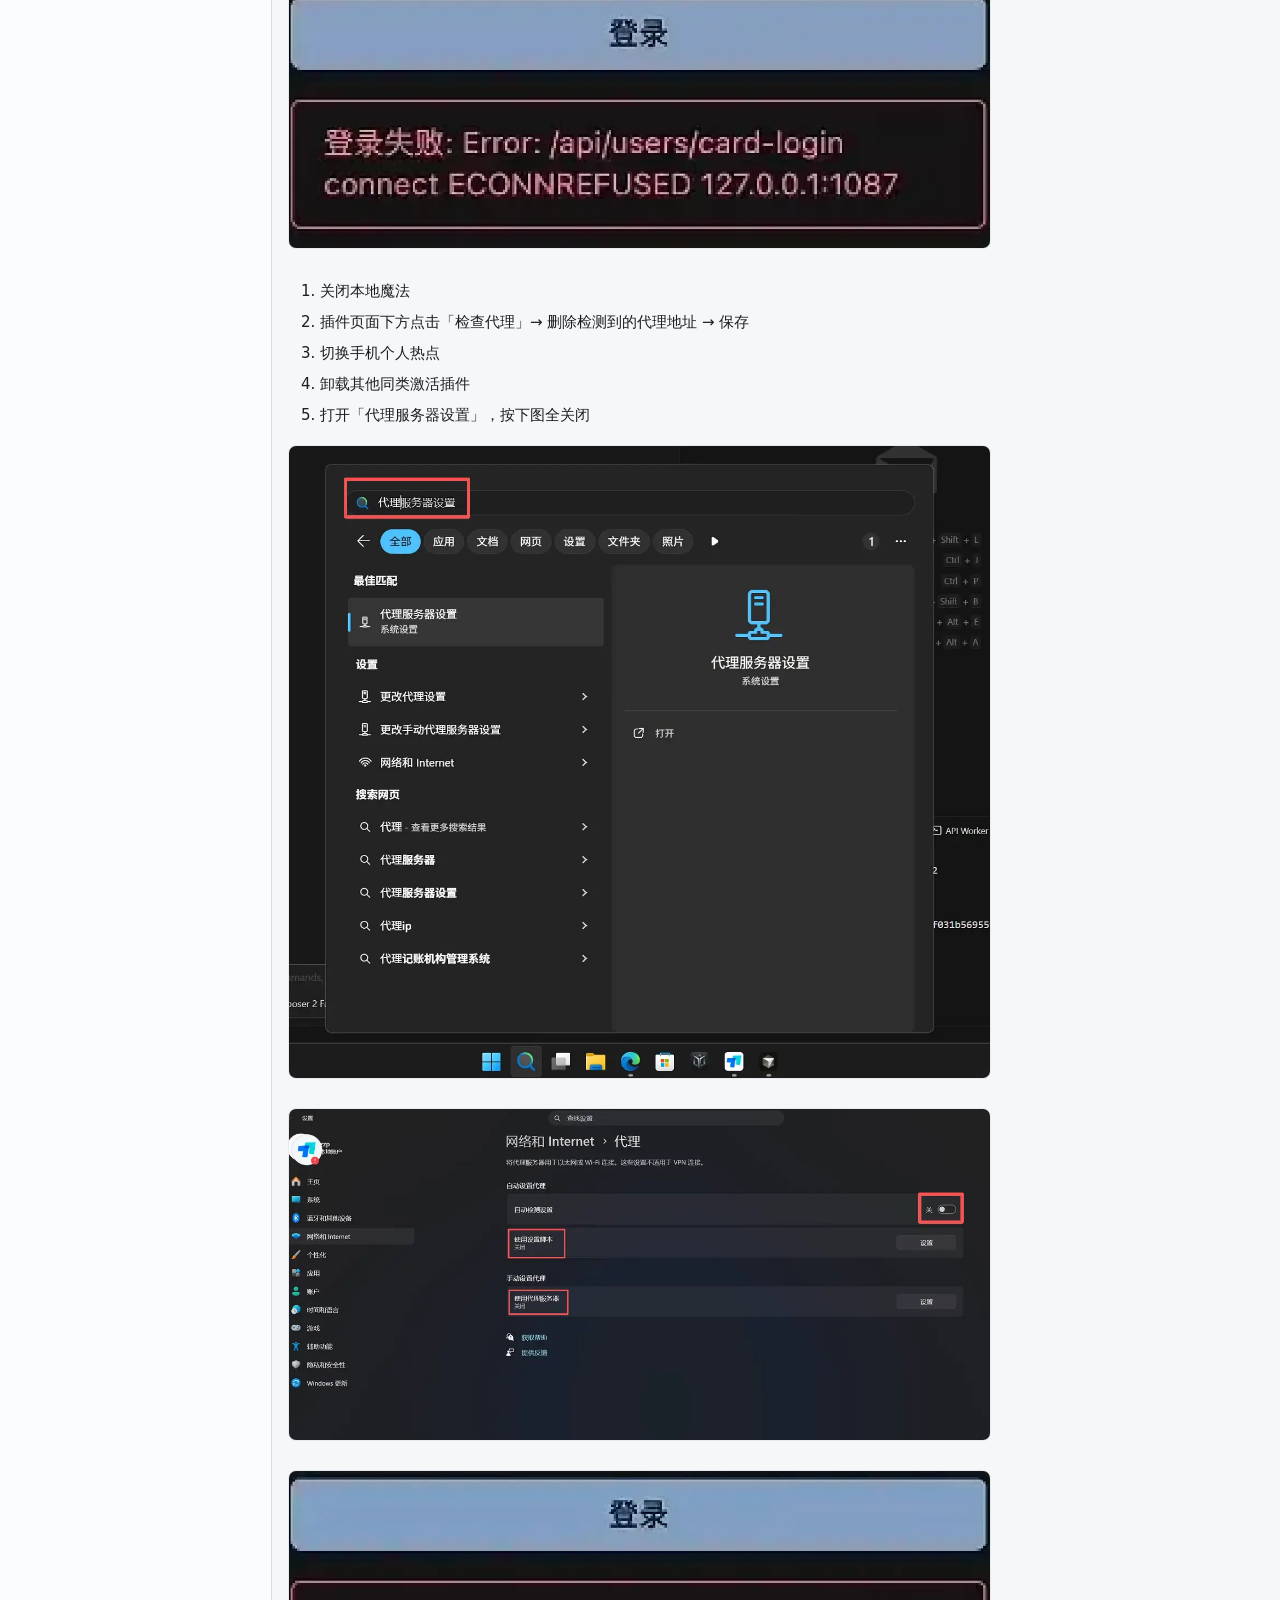
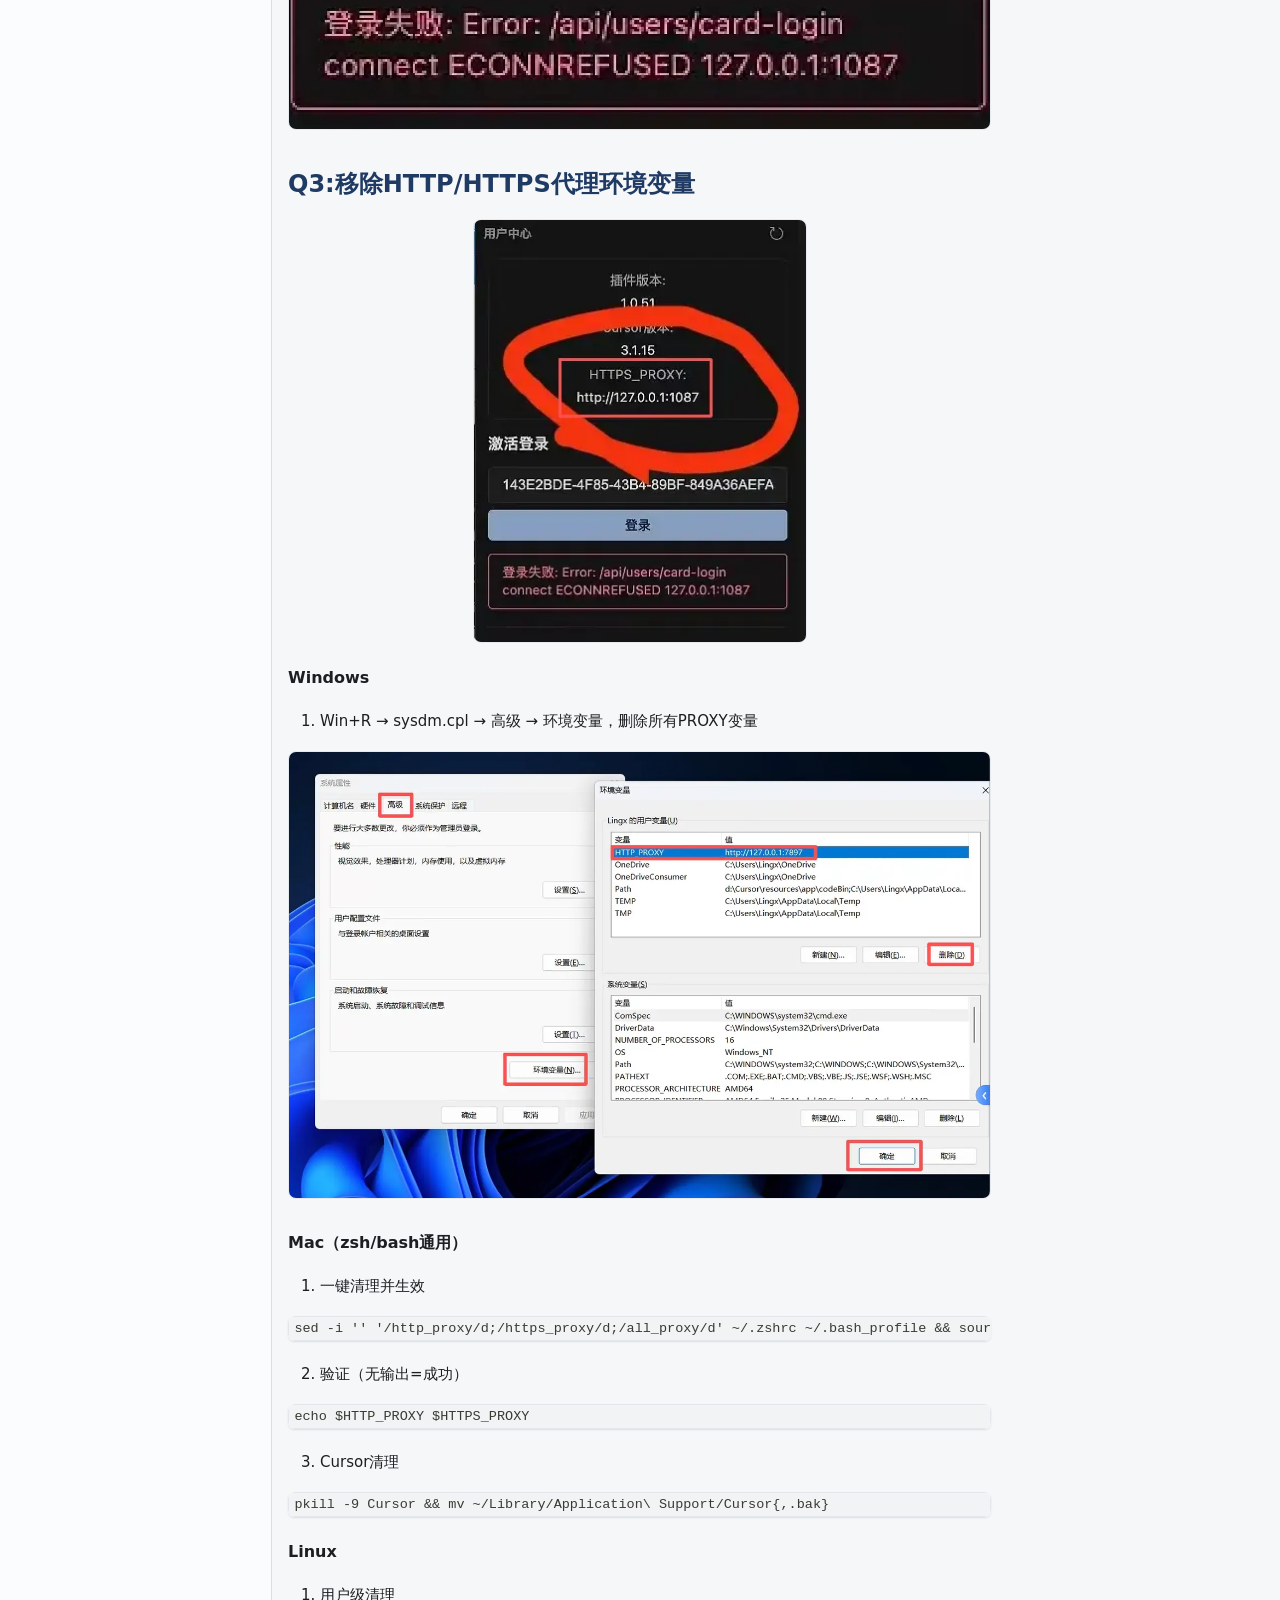
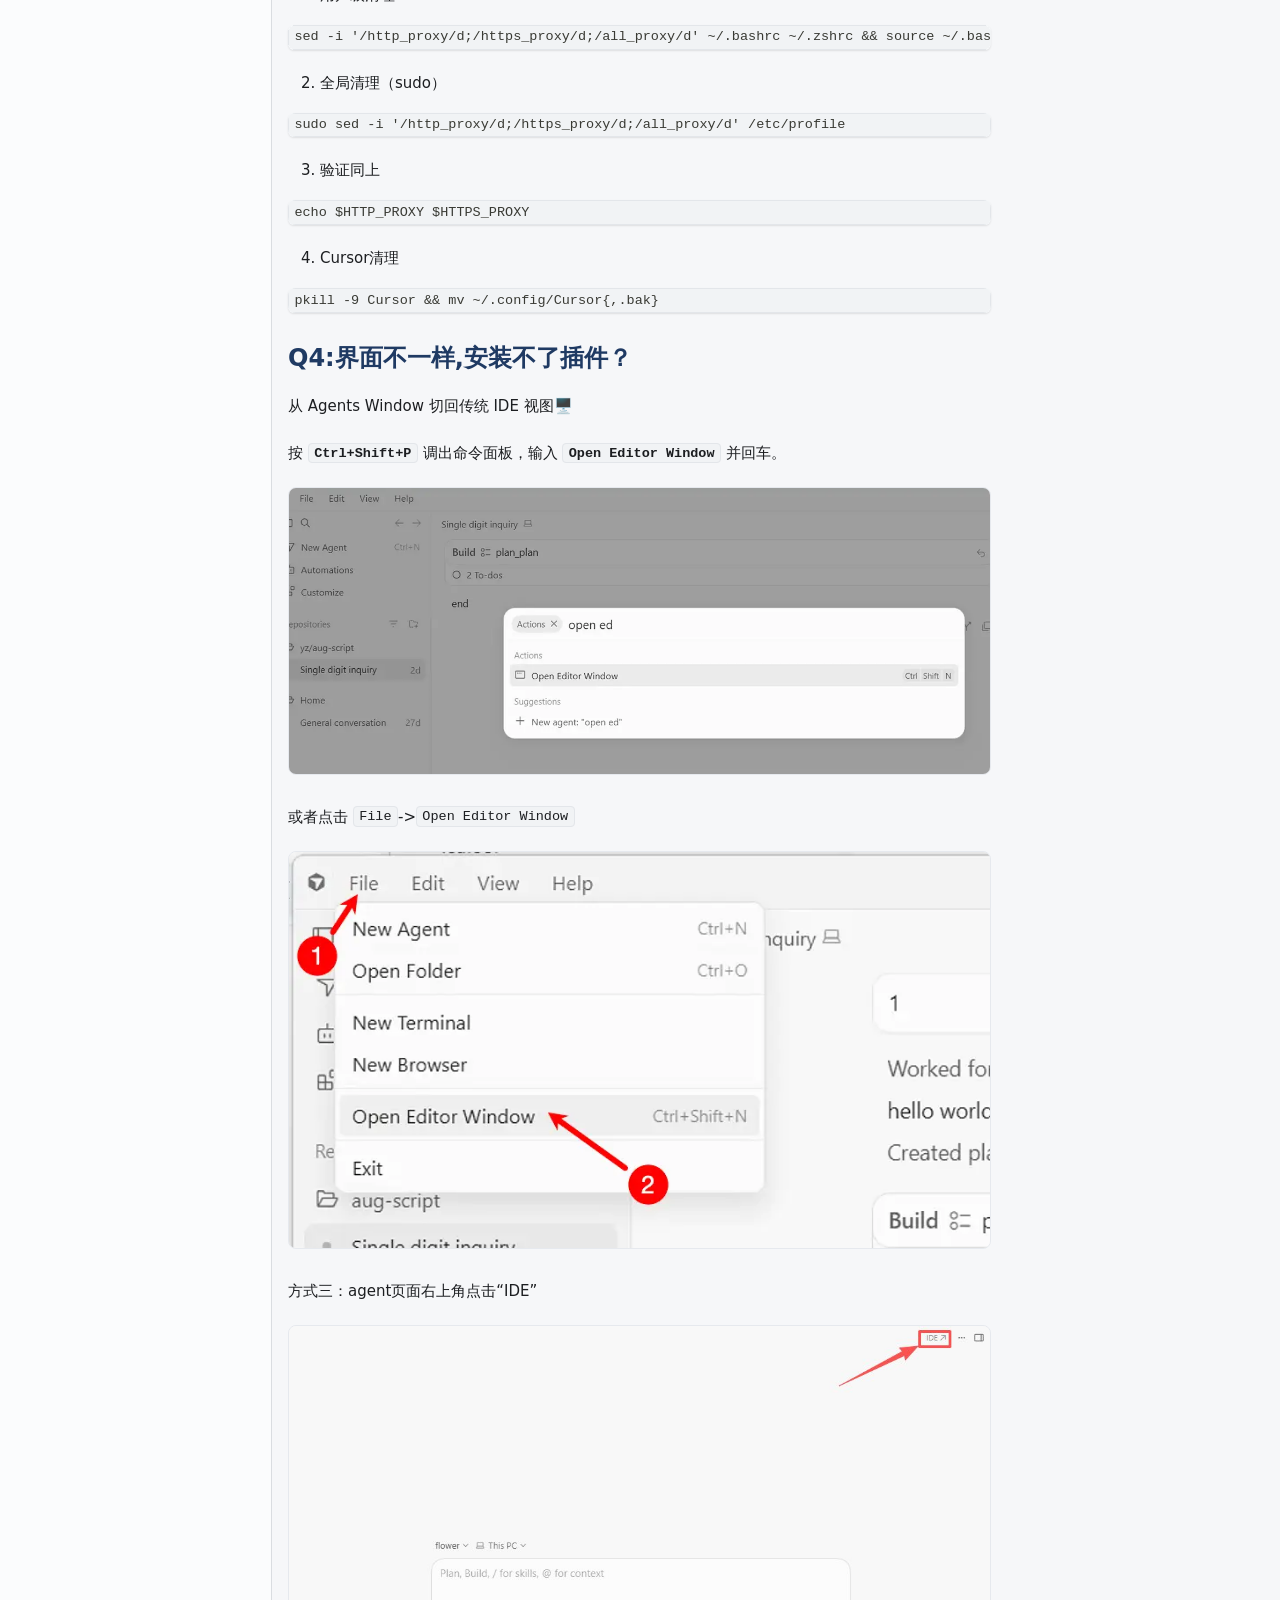
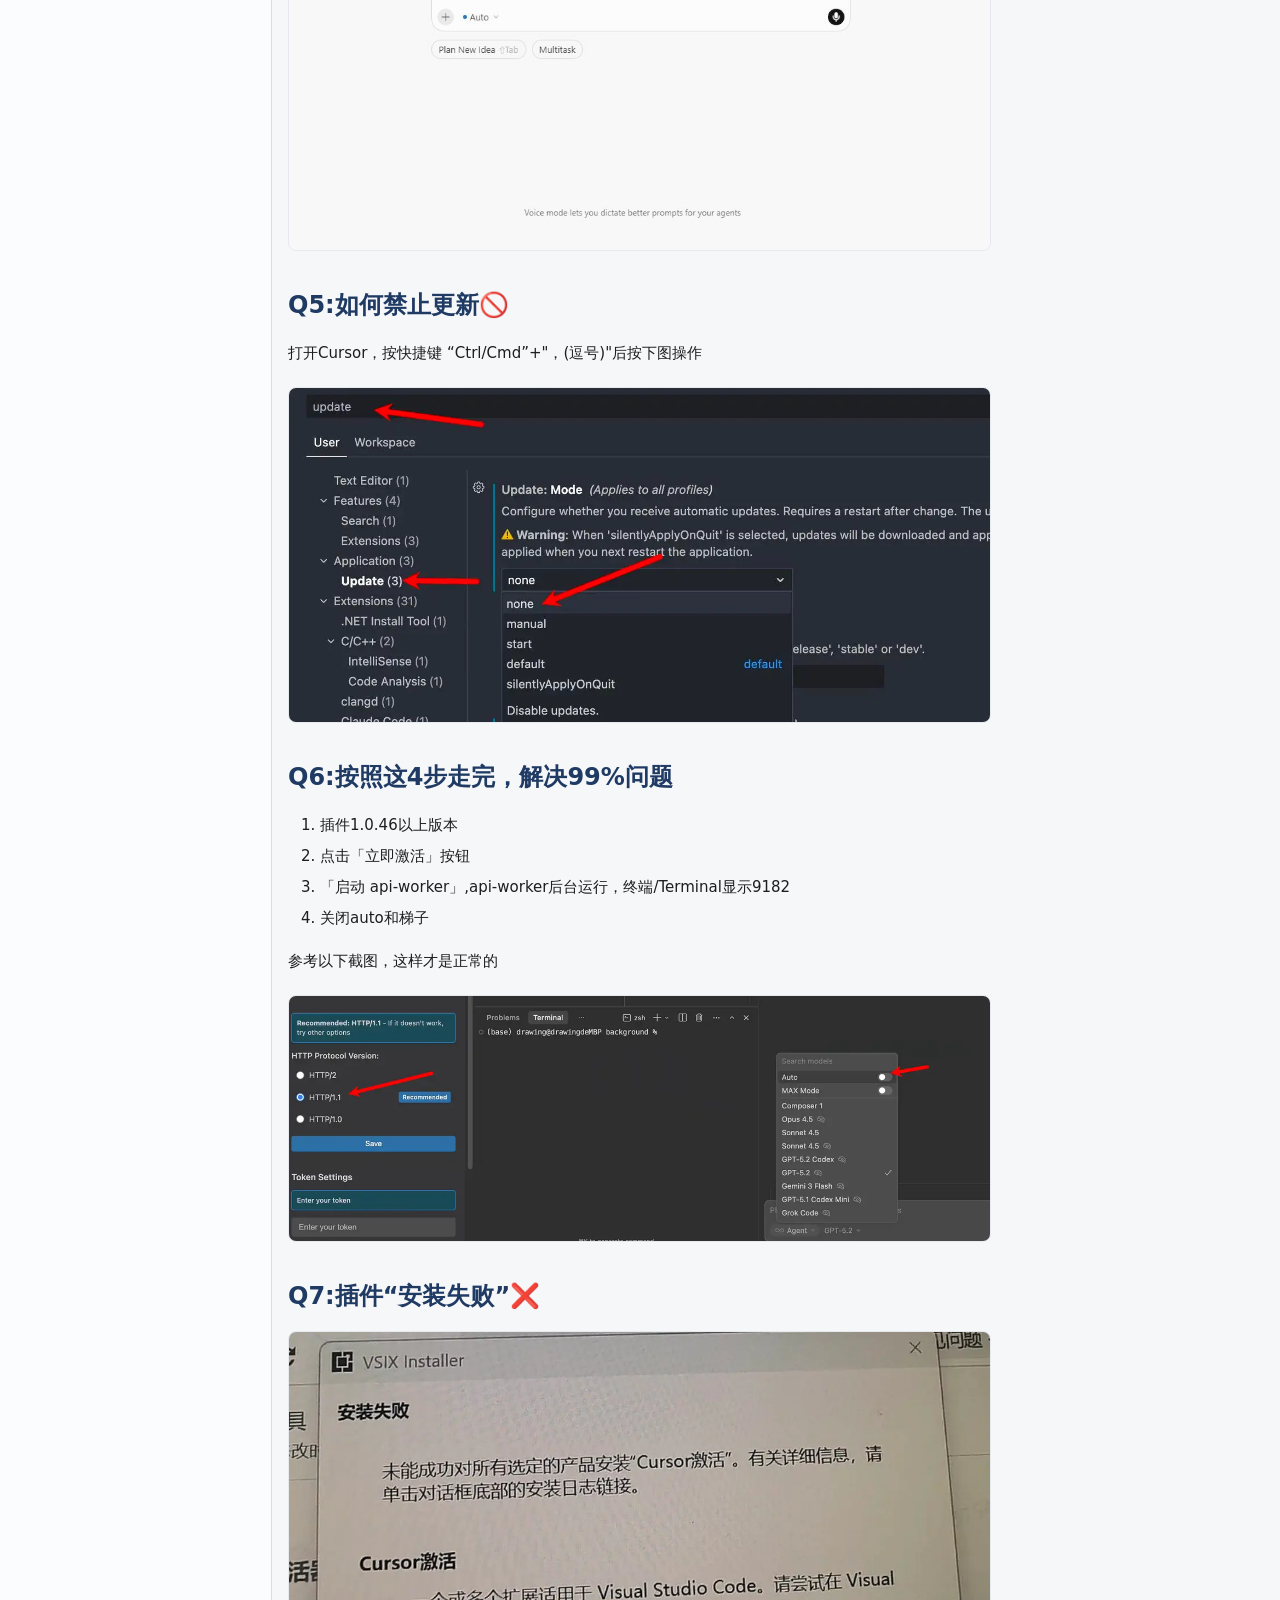
==== commit b53cdc80: "deploy: update site" ====
--- a/index.html
+++ b/index.html
@@ -3,9 +3,9 @@
 <head>
 <meta charset="UTF-8">
 <meta name="generator" content="Docusaurus v3.10.2">
-<title data-rh="true">Cursor 激活插件使用指南 | Cursor 激活插件文档</title><meta data-rh="true" name="twitter:card" content="summary_large_image"><meta data-rh="true" property="og:url" content="https://yjlandlsj.github.io/"><meta data-rh="true" property="og:locale" content="zh_CN"><meta data-rh="true" name="docusaurus_locale" content="zh-CN"><meta data-rh="true" name="docsearch:language" content="zh-CN"><meta data-rh="true" name="viewport" content="width=device-width,initial-scale=1"><meta data-rh="true" name="docusaurus_version" content="current"><meta data-rh="true" name="docusaurus_tag" content="docs-default-current"><meta data-rh="true" name="docsearch:version" content="current"><meta data-rh="true" name="docsearch:docusaurus_tag" content="docs-default-current"><meta data-rh="true" property="og:title" content="Cursor 激活插件使用指南 | Cursor 激活插件文档"><meta data-rh="true" name="description" content="安装、激活、常见问题一站式指南"><meta data-rh="true" property="og:description" content="安装、激活、常见问题一站式指南"><link data-rh="true" rel="icon" href="/img/favicon.ico"><link data-rh="true" rel="canonical" href="https://yjlandlsj.github.io/"><link data-rh="true" rel="alternate" href="https://yjlandlsj.github.io/" hreflang="zh-CN"><link data-rh="true" rel="alternate" href="https://yjlandlsj.github.io/" hreflang="x-default"><script data-rh="true">function insertBanner(){var n=document.createElement("div");n.id="__docusaurus-base-url-issue-banner-container";n.innerHTML='\n<div id="__docusaurus-base-url-issue-banner" style="border: thick solid red; background-color: rgb(255, 230, 179); margin: 20px; padding: 20px; font-size: 20px;">\n   <p style="font-weight: bold; font-size: 30px;">Your Docusaurus site did not load properly.</p>\n   <p>A very common reason is a wrong site <a href="https://docusaurus.io/docs/docusaurus.config.js/#baseUrl" style="font-weight: bold;">baseUrl configuration</a>.</p>\n   <p>Current configured baseUrl = <span style="font-weight: bold; color: red;">/</span>  (default value)</p>\n   <p>We suggest trying baseUrl = <span id="__docusaurus-base-url-issue-banner-suggestion-container" style="font-weight: bold; color: green;"></span></p>\n</div>\n',document.body.prepend(n);var e=document.getElementById("__docusaurus-base-url-issue-banner-suggestion-container"),s=window.location.pathname,o="/"===s.substr(-1)?s:s+"/";e.textContent=o}document.addEventListener("DOMContentLoaded",function(){void 0===window.docusaurus&&insertBanner()})</script><script data-rh="true" type="application/ld+json">{"@context":"https://schema.org","@type":"BreadcrumbList","itemListElement":[{"@type":"ListItem","position":1,"name":"Cursor 激活插件使用指南","item":"https://yjlandlsj.github.io/"}]}</script><style>#netlify-badge,[data-netlify-badge],a[href^="https://www.netlify.com"],a[href^="http://www.netlify.com"],.netlify-badge,[class*="netlify"][style*="fixed"],div[class*="netlify-badge"],footer a[href*="netlify.com"]{display:none!important;visibility:hidden!important;pointer-events:none!important}</style><link rel="stylesheet" href="/assets/css/styles.51789613.css">
-<script src="/assets/js/runtime~main.3c65bc0d.js" defer="defer"></script>
-<script src="/assets/js/main.91117055.js" defer="defer"></script>
+<title data-rh="true">Cursor 激活插件使用指南 | Cursor 激活插件文档</title><meta data-rh="true" name="twitter:card" content="summary_large_image"><meta data-rh="true" property="og:url" content="https://USER.github.io/"><meta data-rh="true" property="og:locale" content="zh_CN"><meta data-rh="true" name="docusaurus_locale" content="zh-CN"><meta data-rh="true" name="docsearch:language" content="zh-CN"><meta data-rh="true" name="viewport" content="width=device-width,initial-scale=1"><meta data-rh="true" name="docusaurus_version" content="current"><meta data-rh="true" name="docusaurus_tag" content="docs-default-current"><meta data-rh="true" name="docsearch:version" content="current"><meta data-rh="true" name="docsearch:docusaurus_tag" content="docs-default-current"><meta data-rh="true" property="og:title" content="Cursor 激活插件使用指南 | Cursor 激活插件文档"><meta data-rh="true" name="description" content="安装、激活、常见问题一站式指南"><meta data-rh="true" property="og:description" content="安装、激活、常见问题一站式指南"><link data-rh="true" rel="icon" href="/img/favicon.ico"><link data-rh="true" rel="canonical" href="https://USER.github.io/"><link data-rh="true" rel="alternate" href="https://USER.github.io/" hreflang="zh-CN"><link data-rh="true" rel="alternate" href="https://USER.github.io/" hreflang="x-default"><script data-rh="true">function insertBanner(){var n=document.createElement("div");n.id="__docusaurus-base-url-issue-banner-container";n.innerHTML='\n<div id="__docusaurus-base-url-issue-banner" style="border: thick solid red; background-color: rgb(255, 230, 179); margin: 20px; padding: 20px; font-size: 20px;">\n   <p style="font-weight: bold; font-size: 30px;">Your Docusaurus site did not load properly.</p>\n   <p>A very common reason is a wrong site <a href="https://docusaurus.io/docs/docusaurus.config.js/#baseUrl" style="font-weight: bold;">baseUrl configuration</a>.</p>\n   <p>Current configured baseUrl = <span style="font-weight: bold; color: red;">/</span>  (default value)</p>\n   <p>We suggest trying baseUrl = <span id="__docusaurus-base-url-issue-banner-suggestion-container" style="font-weight: bold; color: green;"></span></p>\n</div>\n',document.body.prepend(n);var e=document.getElementById("__docusaurus-base-url-issue-banner-suggestion-container"),s=window.location.pathname,o="/"===s.substr(-1)?s:s+"/";e.textContent=o}document.addEventListener("DOMContentLoaded",function(){void 0===window.docusaurus&&insertBanner()})</script><script data-rh="true" type="application/ld+json">{"@context":"https://schema.org","@type":"BreadcrumbList","itemListElement":[{"@type":"ListItem","position":1,"name":"Cursor 激活插件使用指南","item":"https://USER.github.io/"}]}</script><style>#netlify-badge,[data-netlify-badge],a[href^="https://www.netlify.com"],a[href^="http://www.netlify.com"],.netlify-badge,[class*="netlify"][style*="fixed"],div[class*="netlify-badge"],footer a[href*="netlify.com"]{display:none!important;visibility:hidden!important;pointer-events:none!important}</style><link rel="stylesheet" href="/assets/css/styles.51789613.css">
+<script src="/assets/js/runtime~main.f5a816fc.js" defer="defer"></script>
+<script src="/assets/js/main.3613cbf4.js" defer="defer"></script>
 </head>
 <body>
 <svg style="display: none;"><defs>
@@ -21,9 +21,9 @@
 <h2 class="anchor anchorTargetStickyNavbar_Vzrq" id="第一步-安装插件">第一步. 安装插件<a href="#第一步-安装插件" class="hash-link" aria-label="第一步. 安装插件的直接链接" title="第一步. 安装插件的直接链接" translate="no">​</a></h2>
 <h3 class="anchor anchorTargetStickyNavbar_Vzrq" id="1下载-中文版--英文版-插件文件">1.下载 中文版 / 英文版 插件文件<a href="#1下载-中文版--英文版-插件文件" class="hash-link" aria-label="1.下载 中文版 / 英文版 插件文件的直接链接" title="1.下载 中文版 / 英文版 插件文件的直接链接" translate="no">​</a></h3>
 <p>中文版（电脑在国内使用）</p>
-<a href="files/cursorpool-1.0.67.vsix">cursorpool-1.0.67.vsix</a>
+<a href="files/cursorpool-1.0.68.vsix">cursorpool-1.0.68.vsix</a>
 <p>英文版（电脑在国外使用）</p>
-<a href="files/cursorpool-1.0.67-en.vsix">cursorpool-1.0.67-en.vsix</a>
+<a href="files/cursorpool-1.0.68-en.vsix">cursorpool-1.0.68-en.vsix</a>
 <h3 class="anchor anchorTargetStickyNavbar_Vzrq" id="2在cursor中安装插件">2.在Cursor中安装插件<a href="#2在cursor中安装插件" class="hash-link" aria-label="2.在Cursor中安装插件的直接链接" title="2.在Cursor中安装插件的直接链接" translate="no">​</a></h3>
 <p>新版本默认是Agent窗口，参考 <strong>常见问题 Q4</strong> 打开编辑窗口</p>
 <h4 class="anchor anchorTargetStickyNavbar_Vzrq" id="方式">方式①<a href="#方式" class="hash-link" aria-label="方式①的直接链接" title="方式①的直接链接" translate="no">​</a></h4>
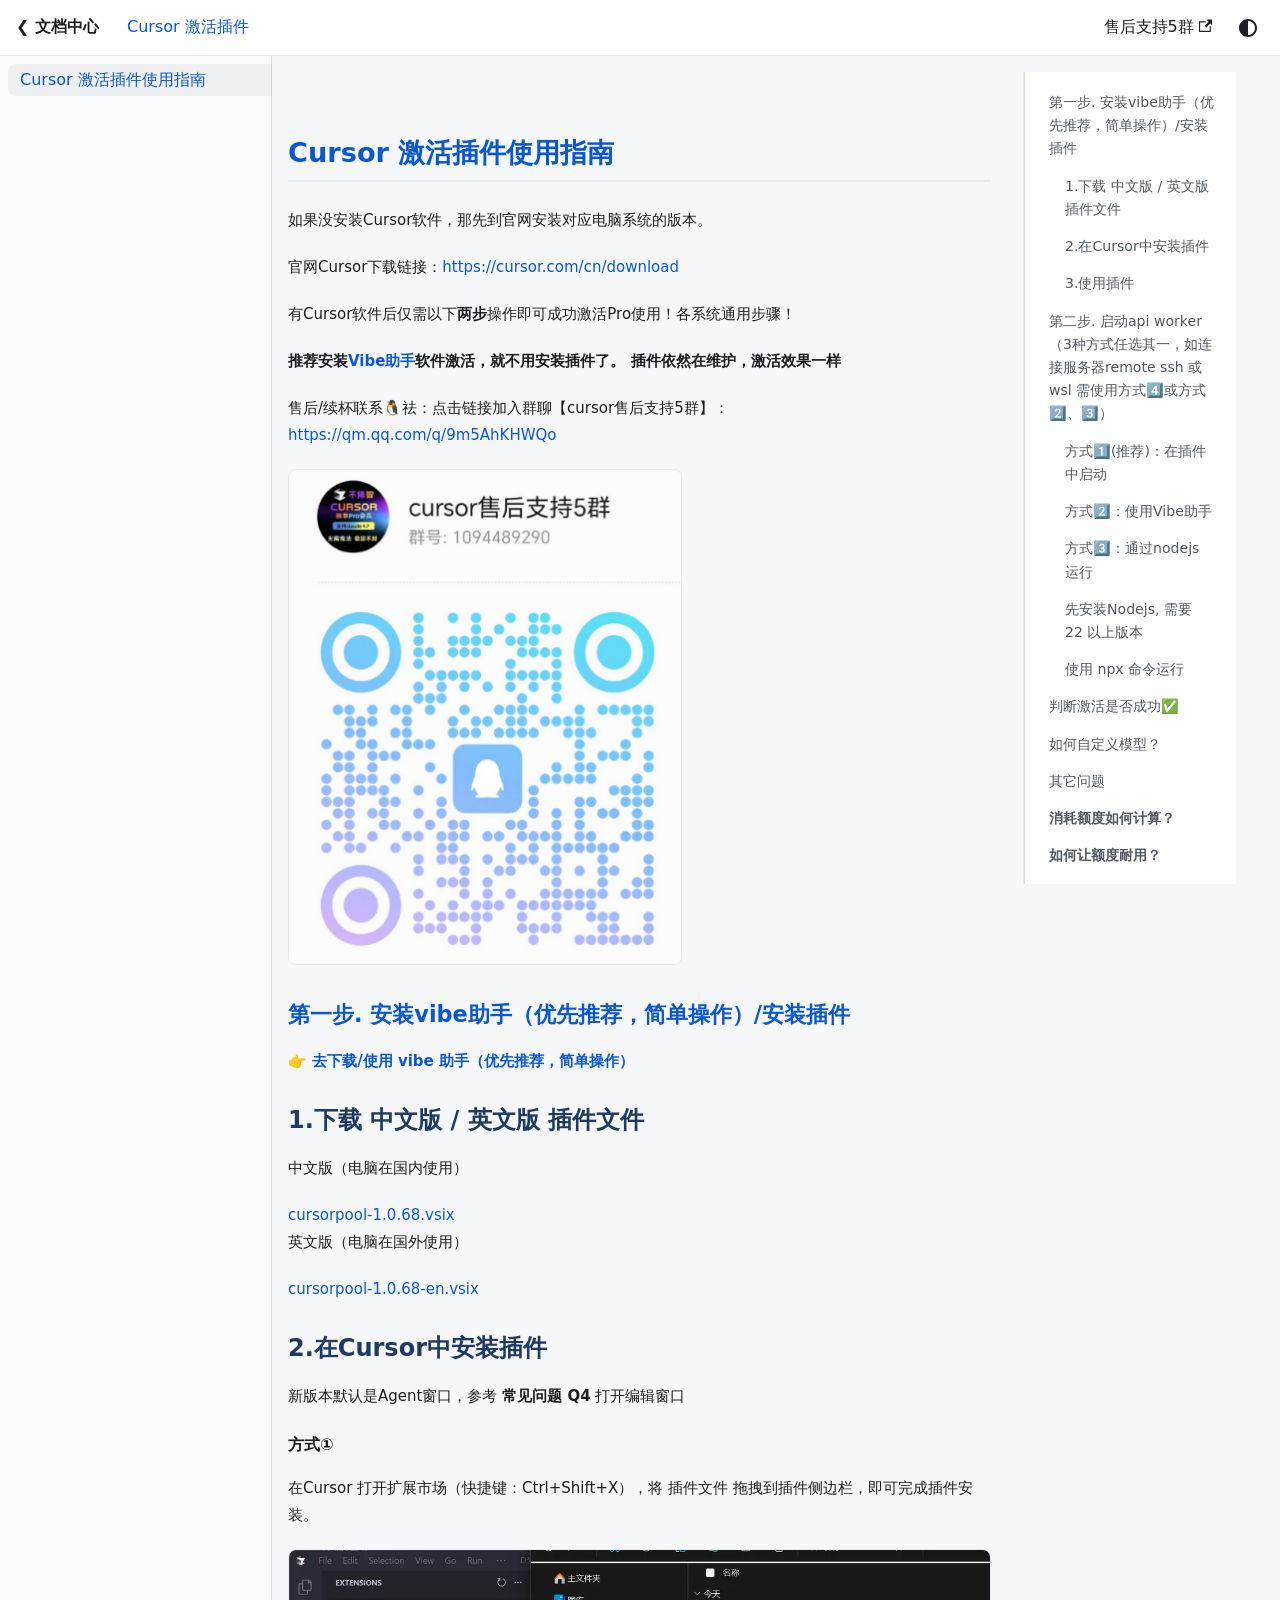
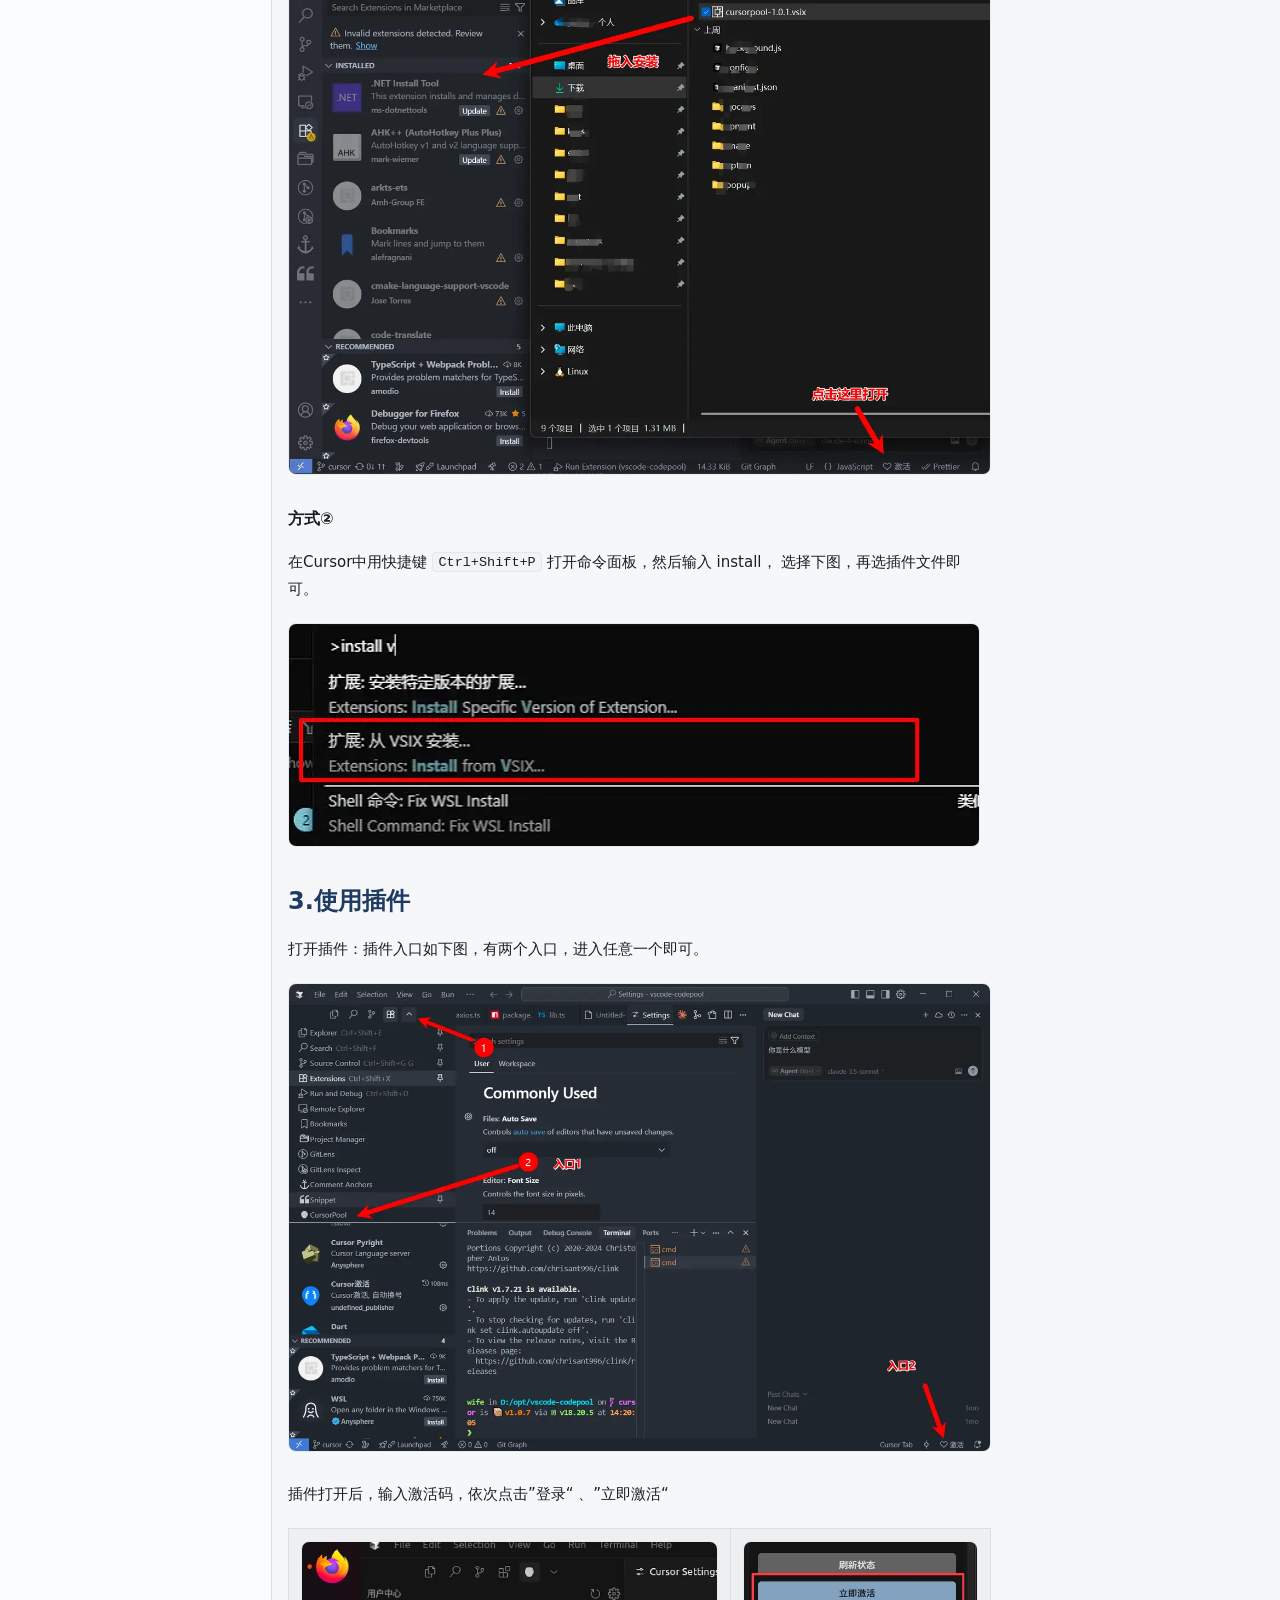
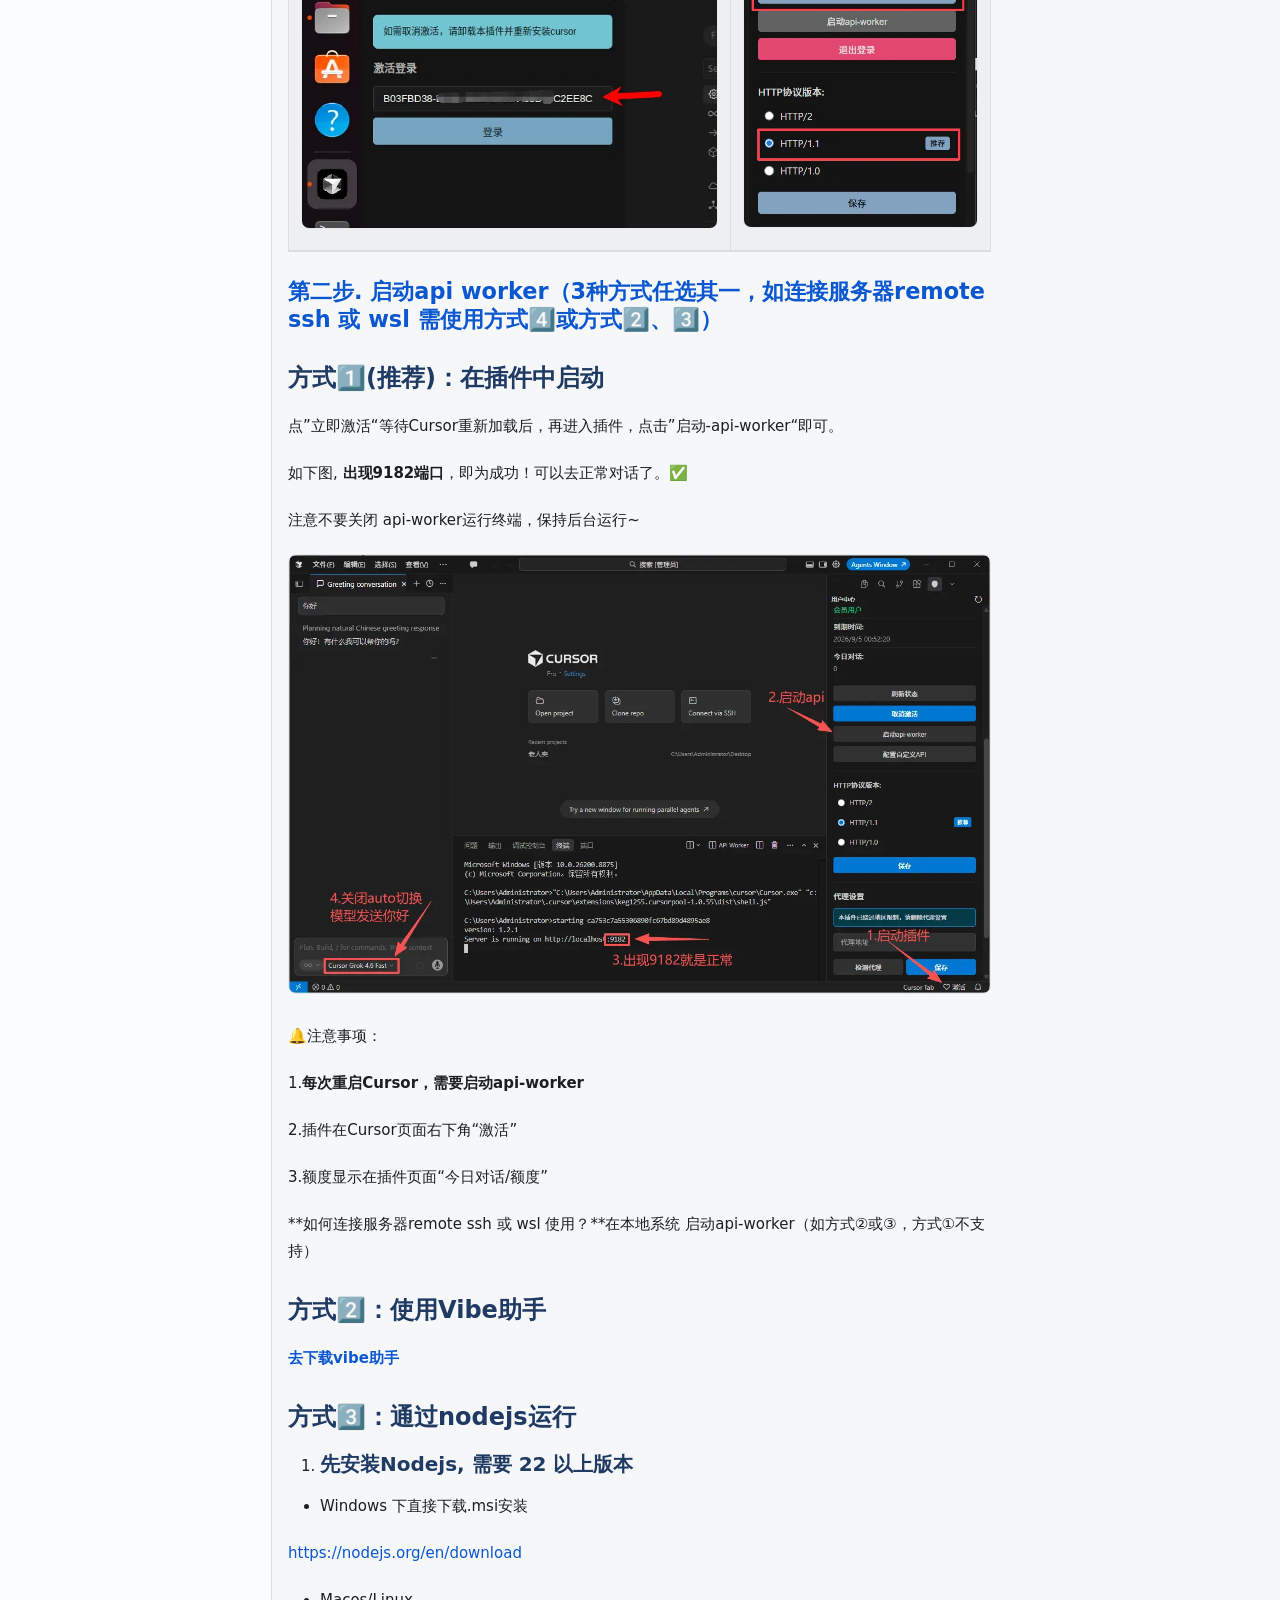
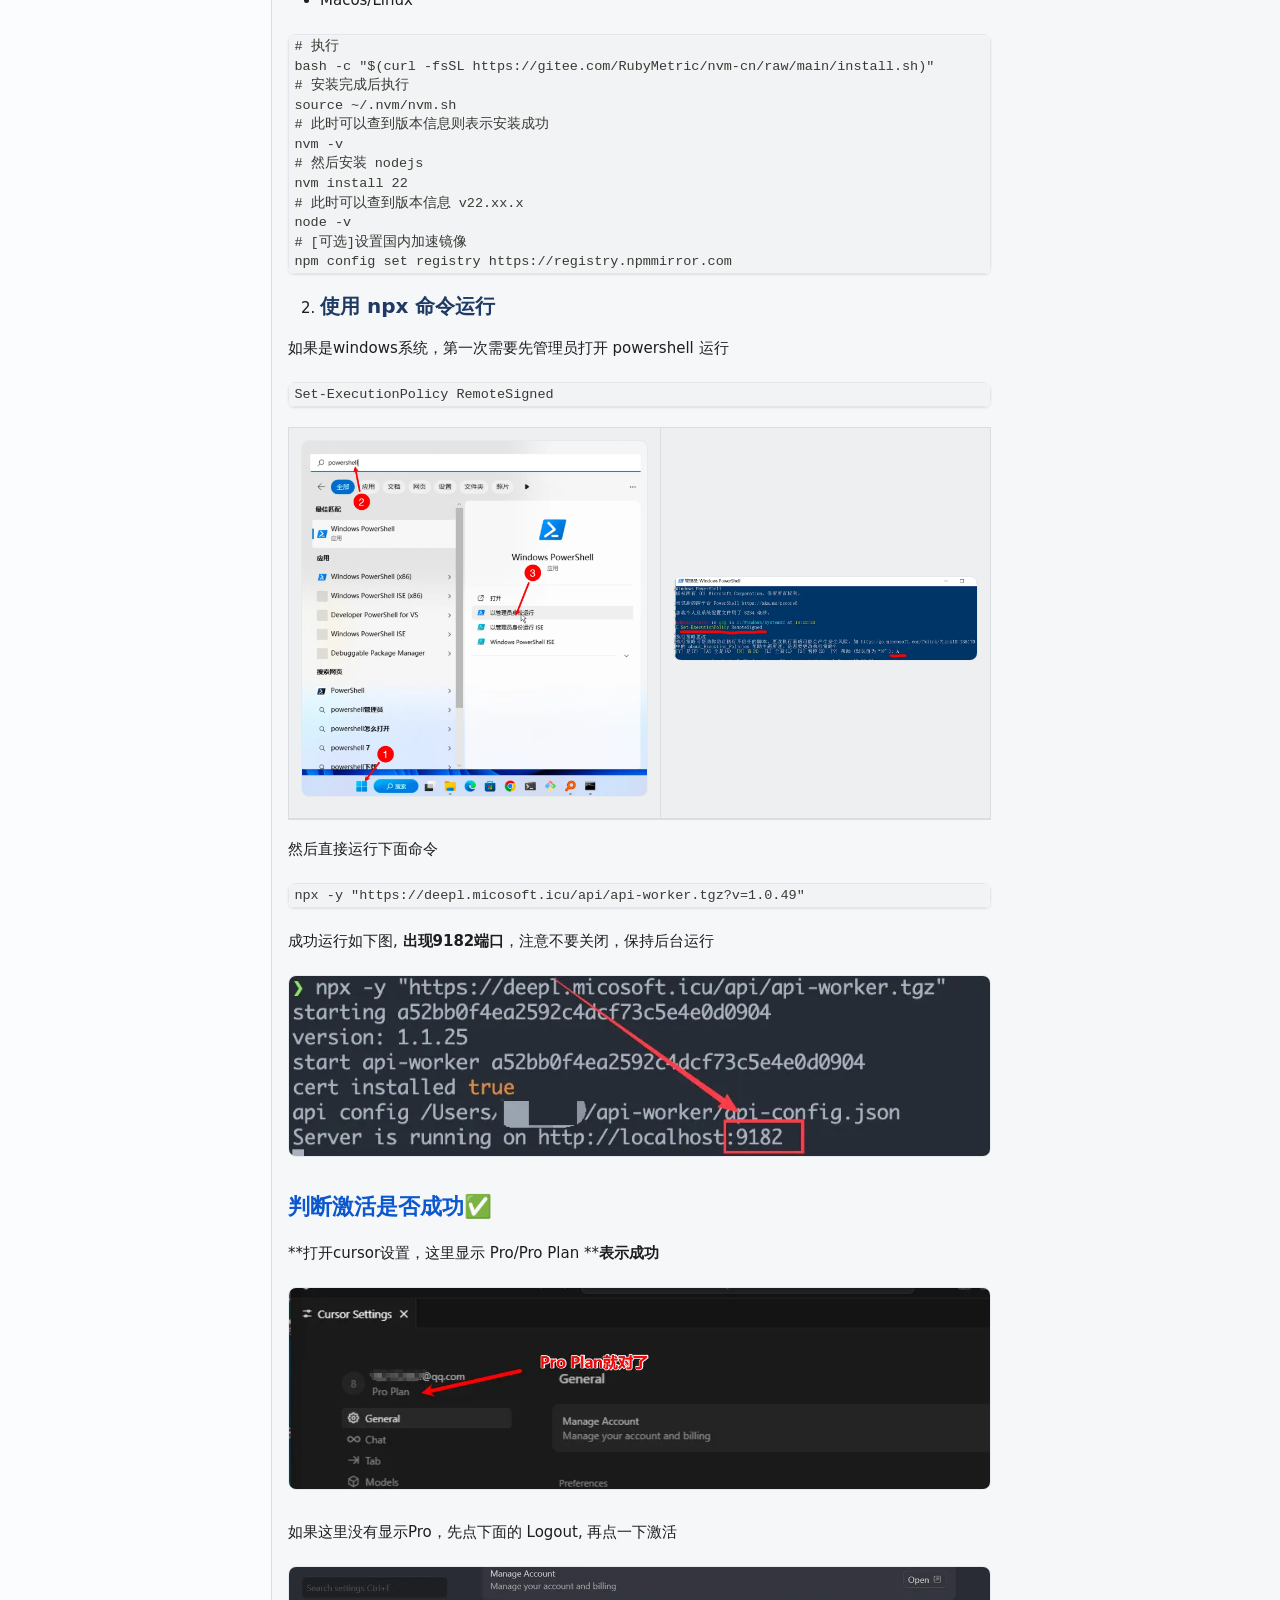
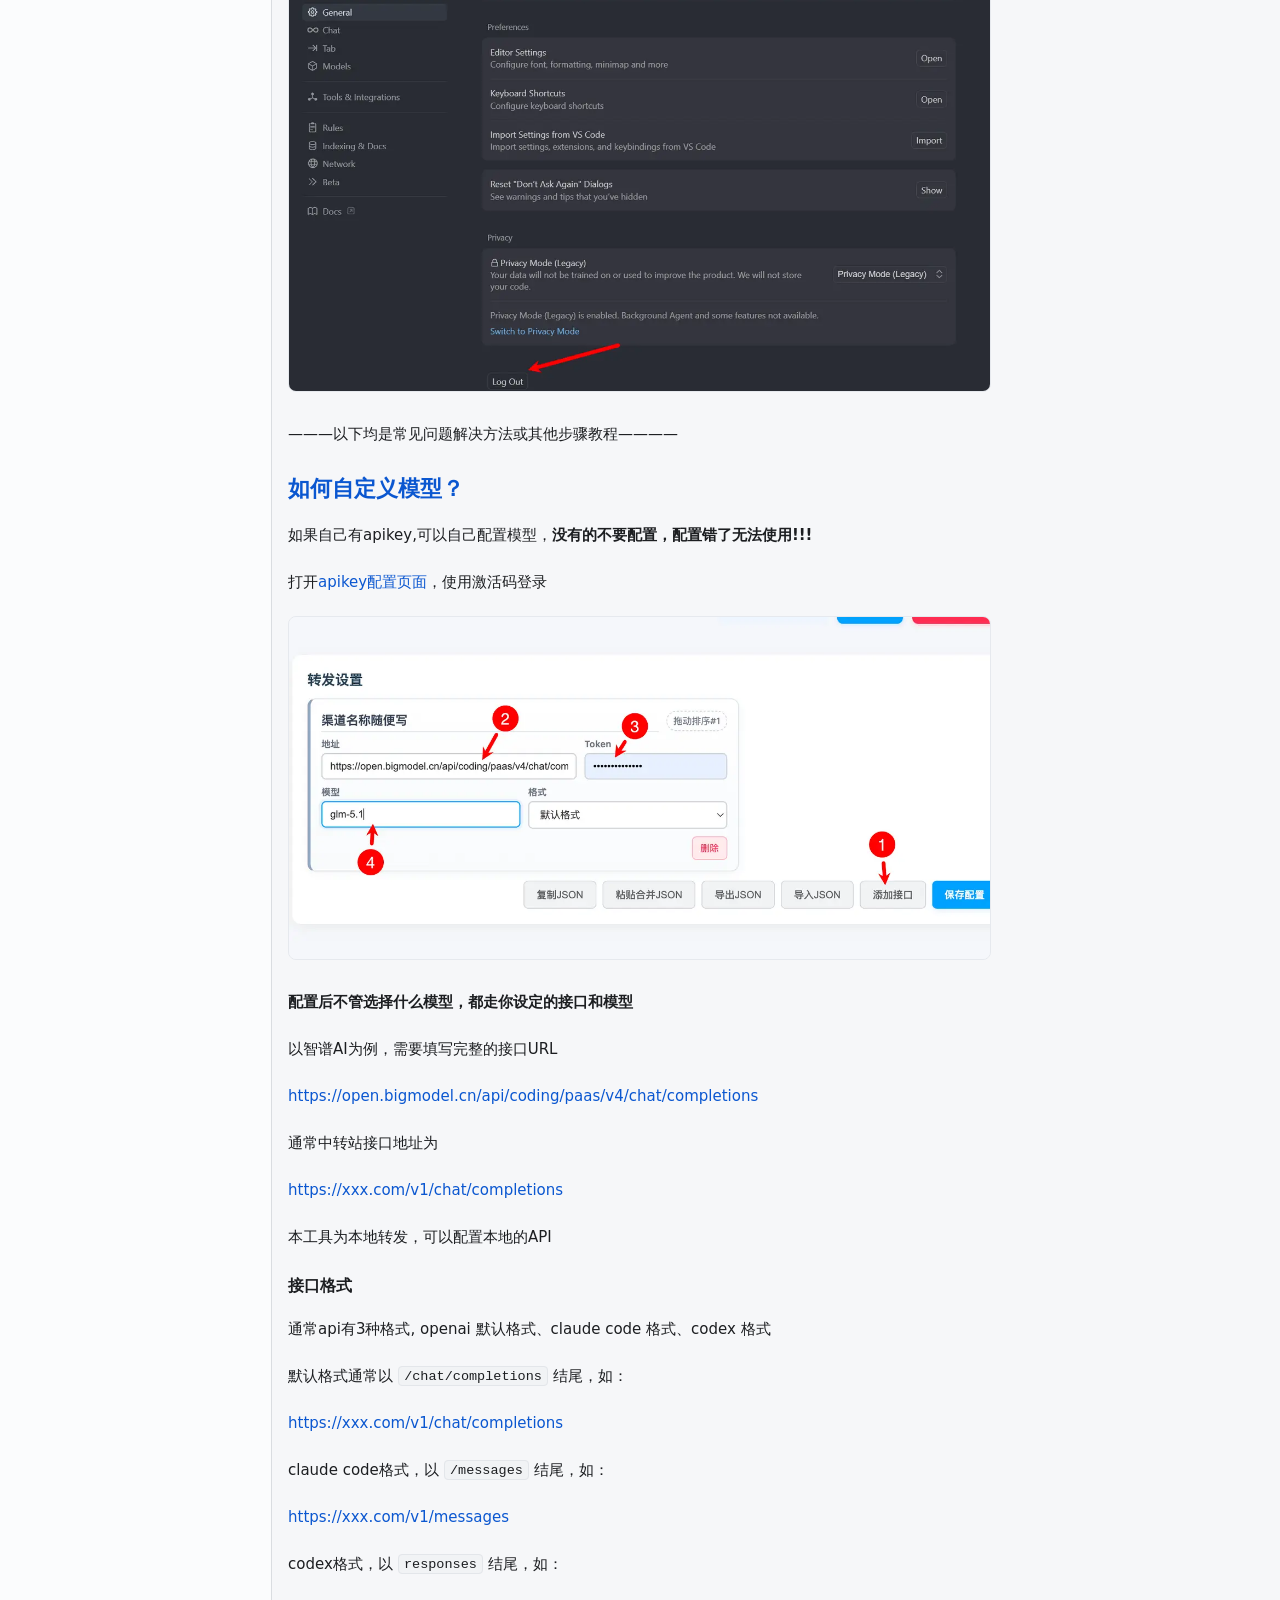
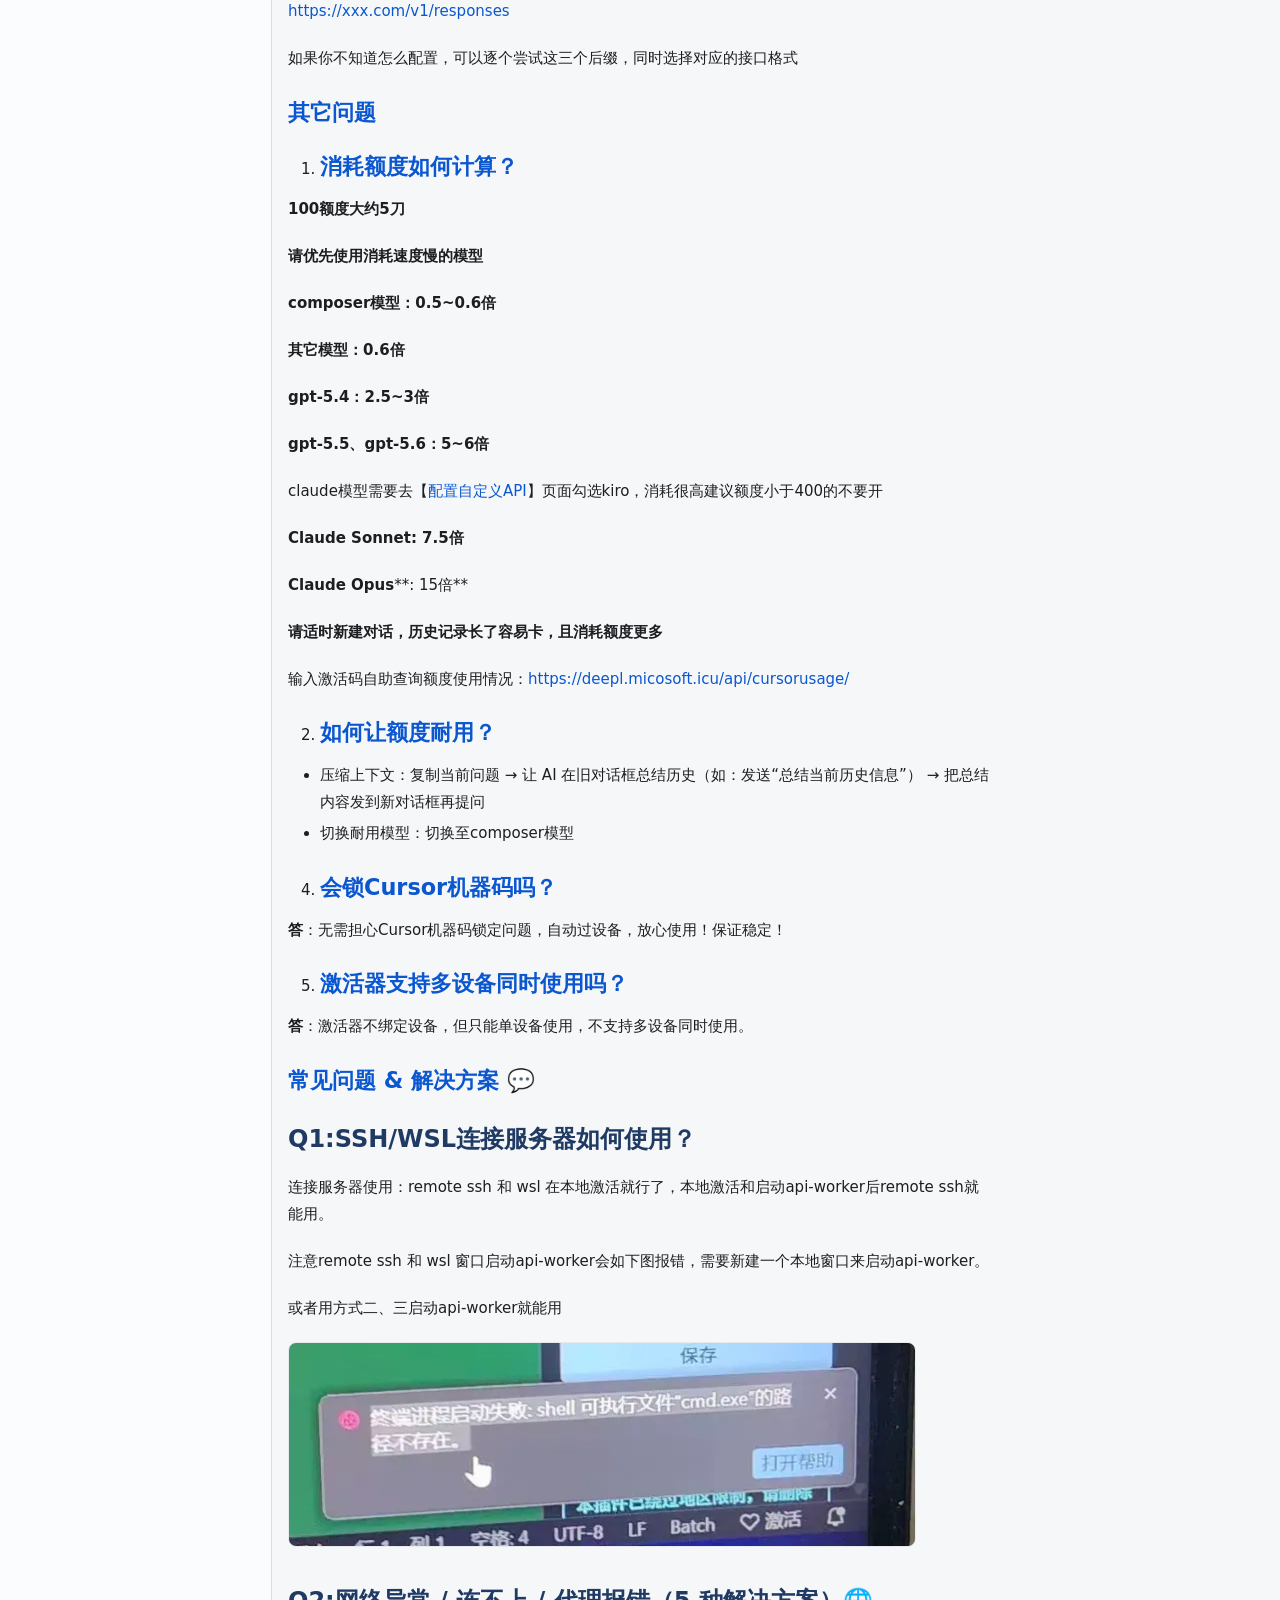
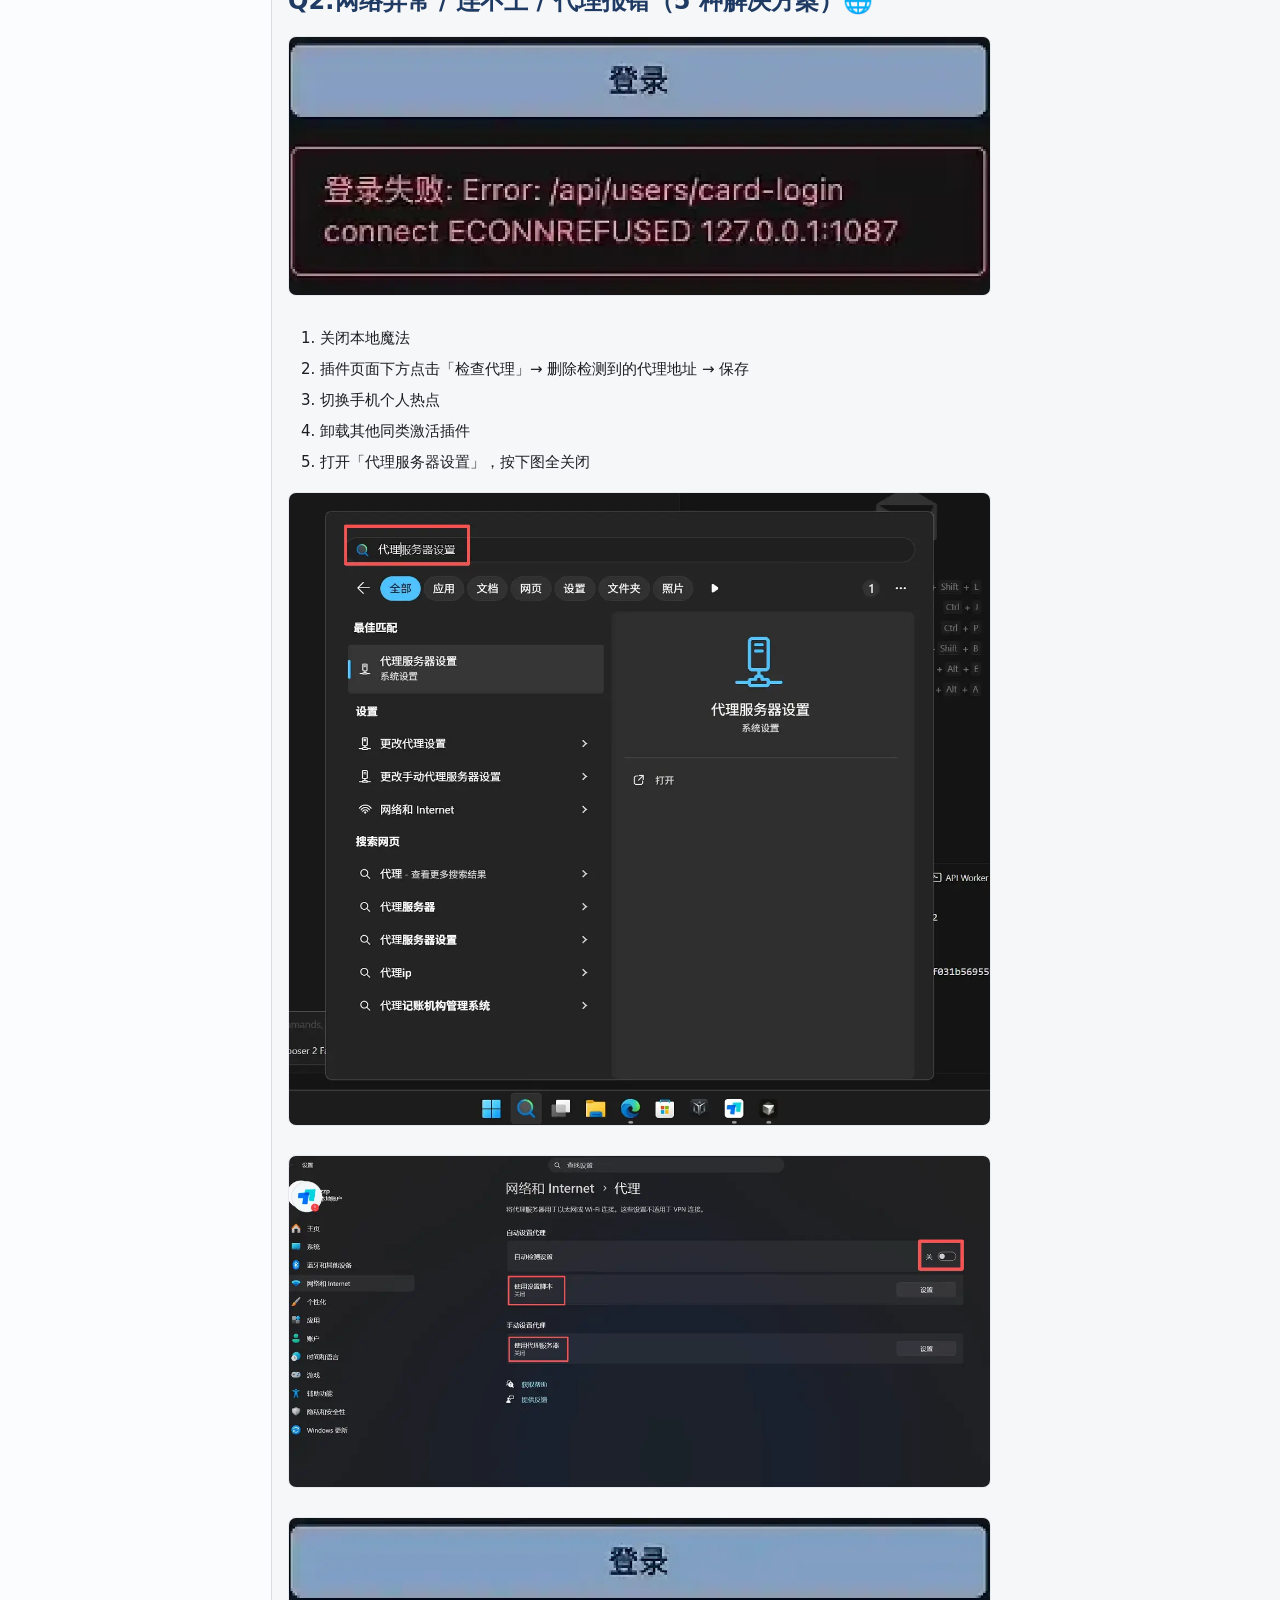
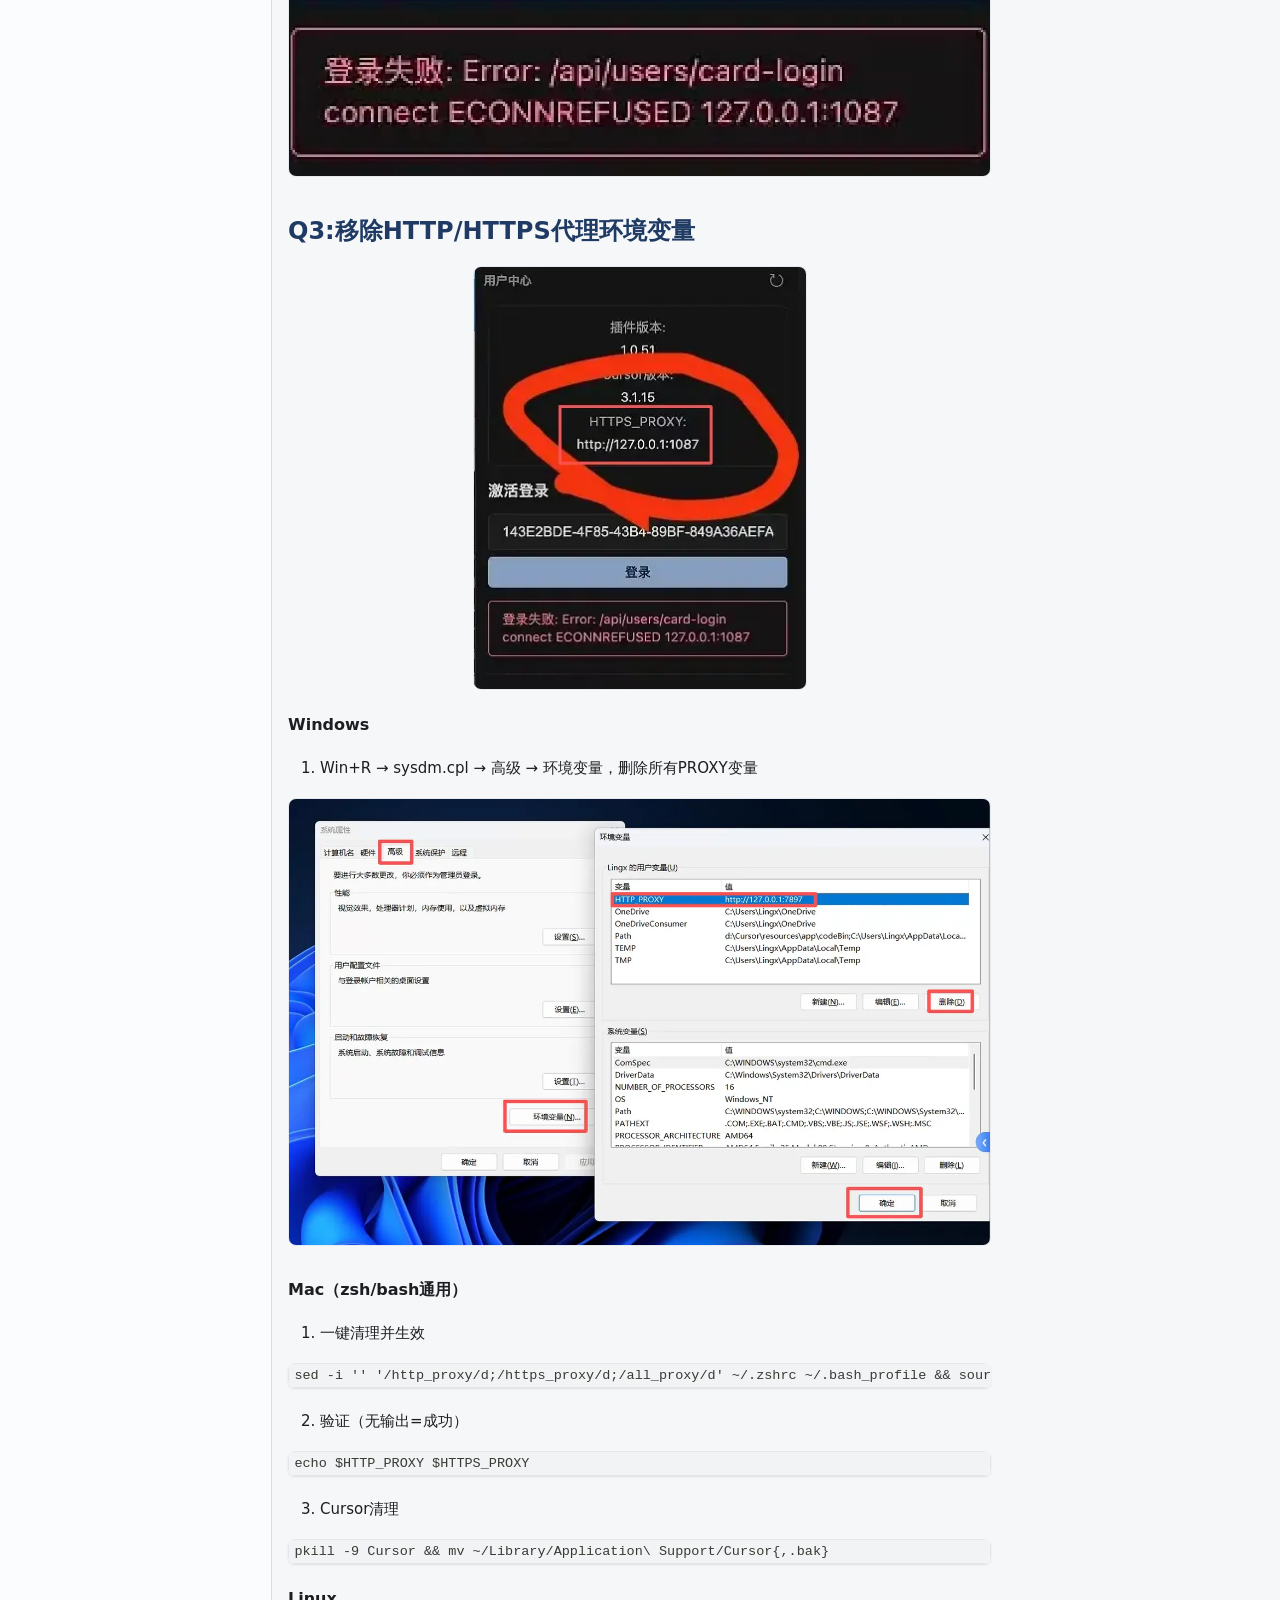
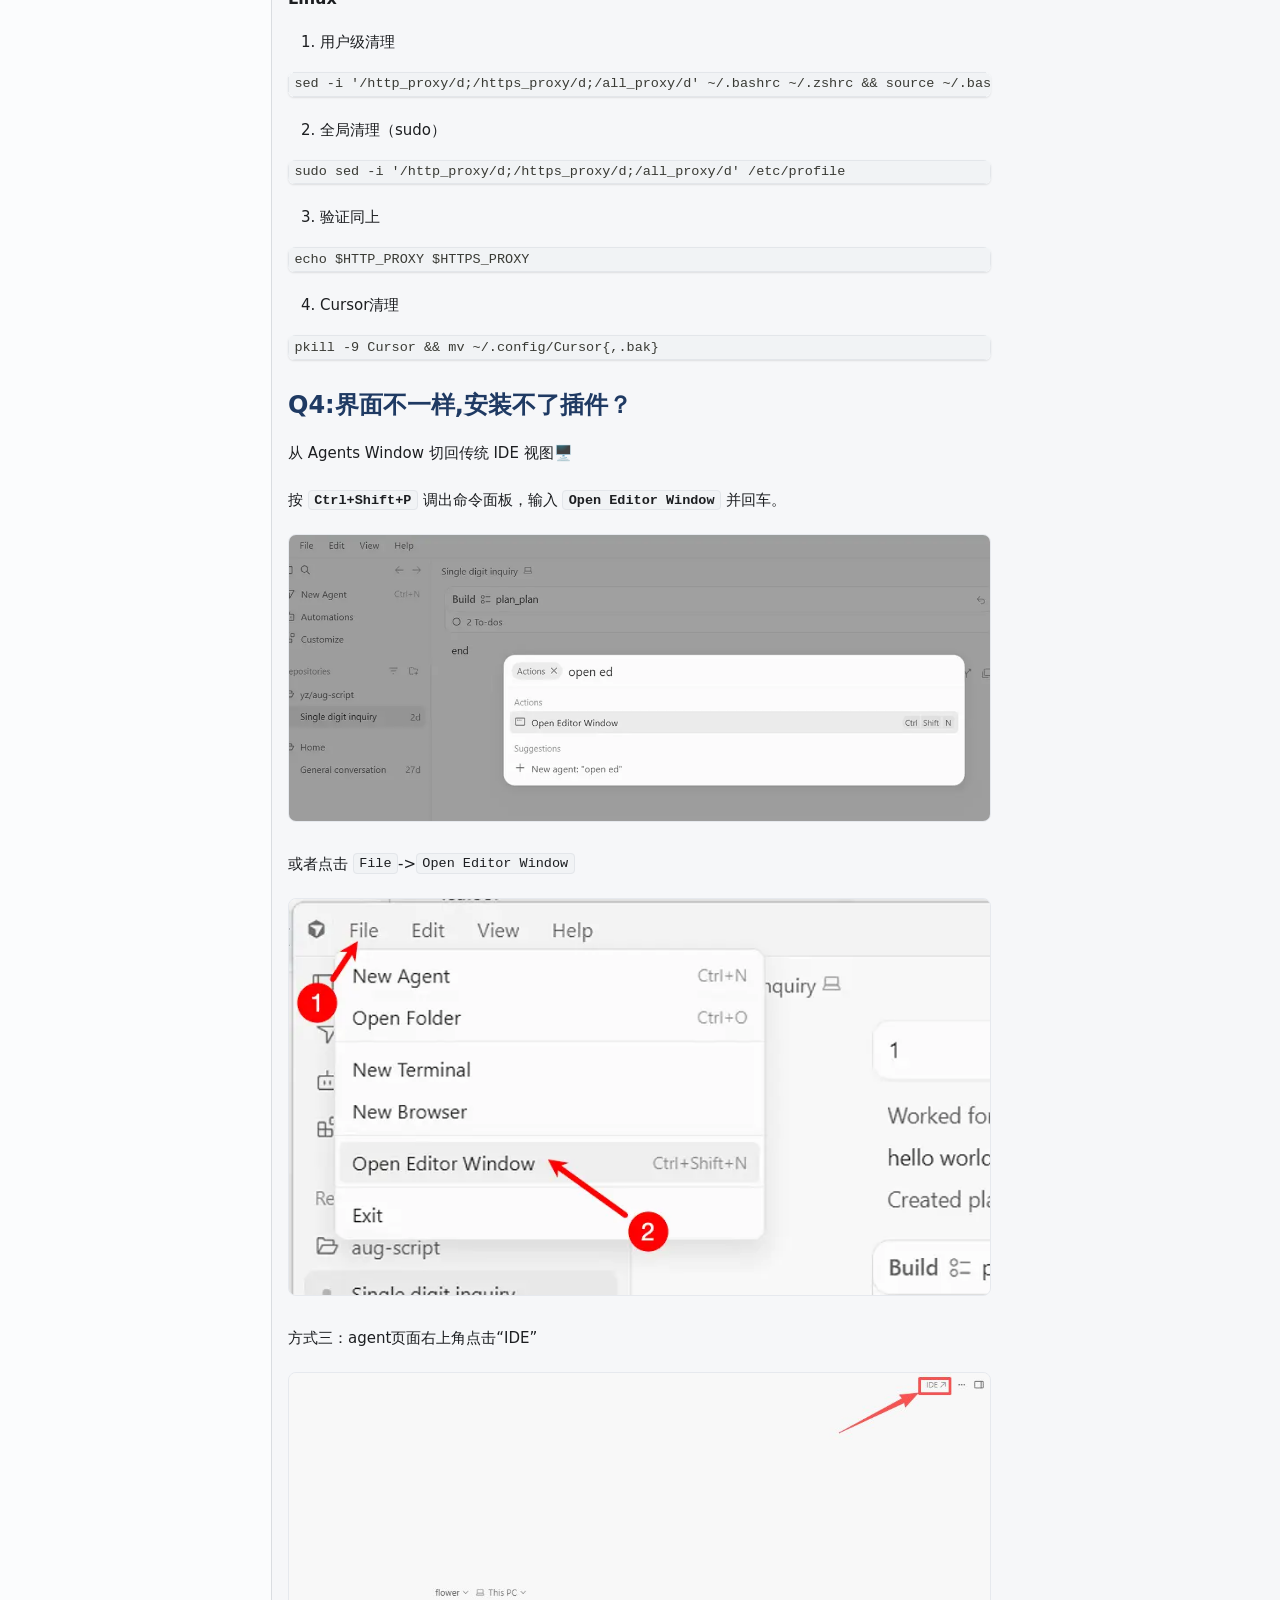
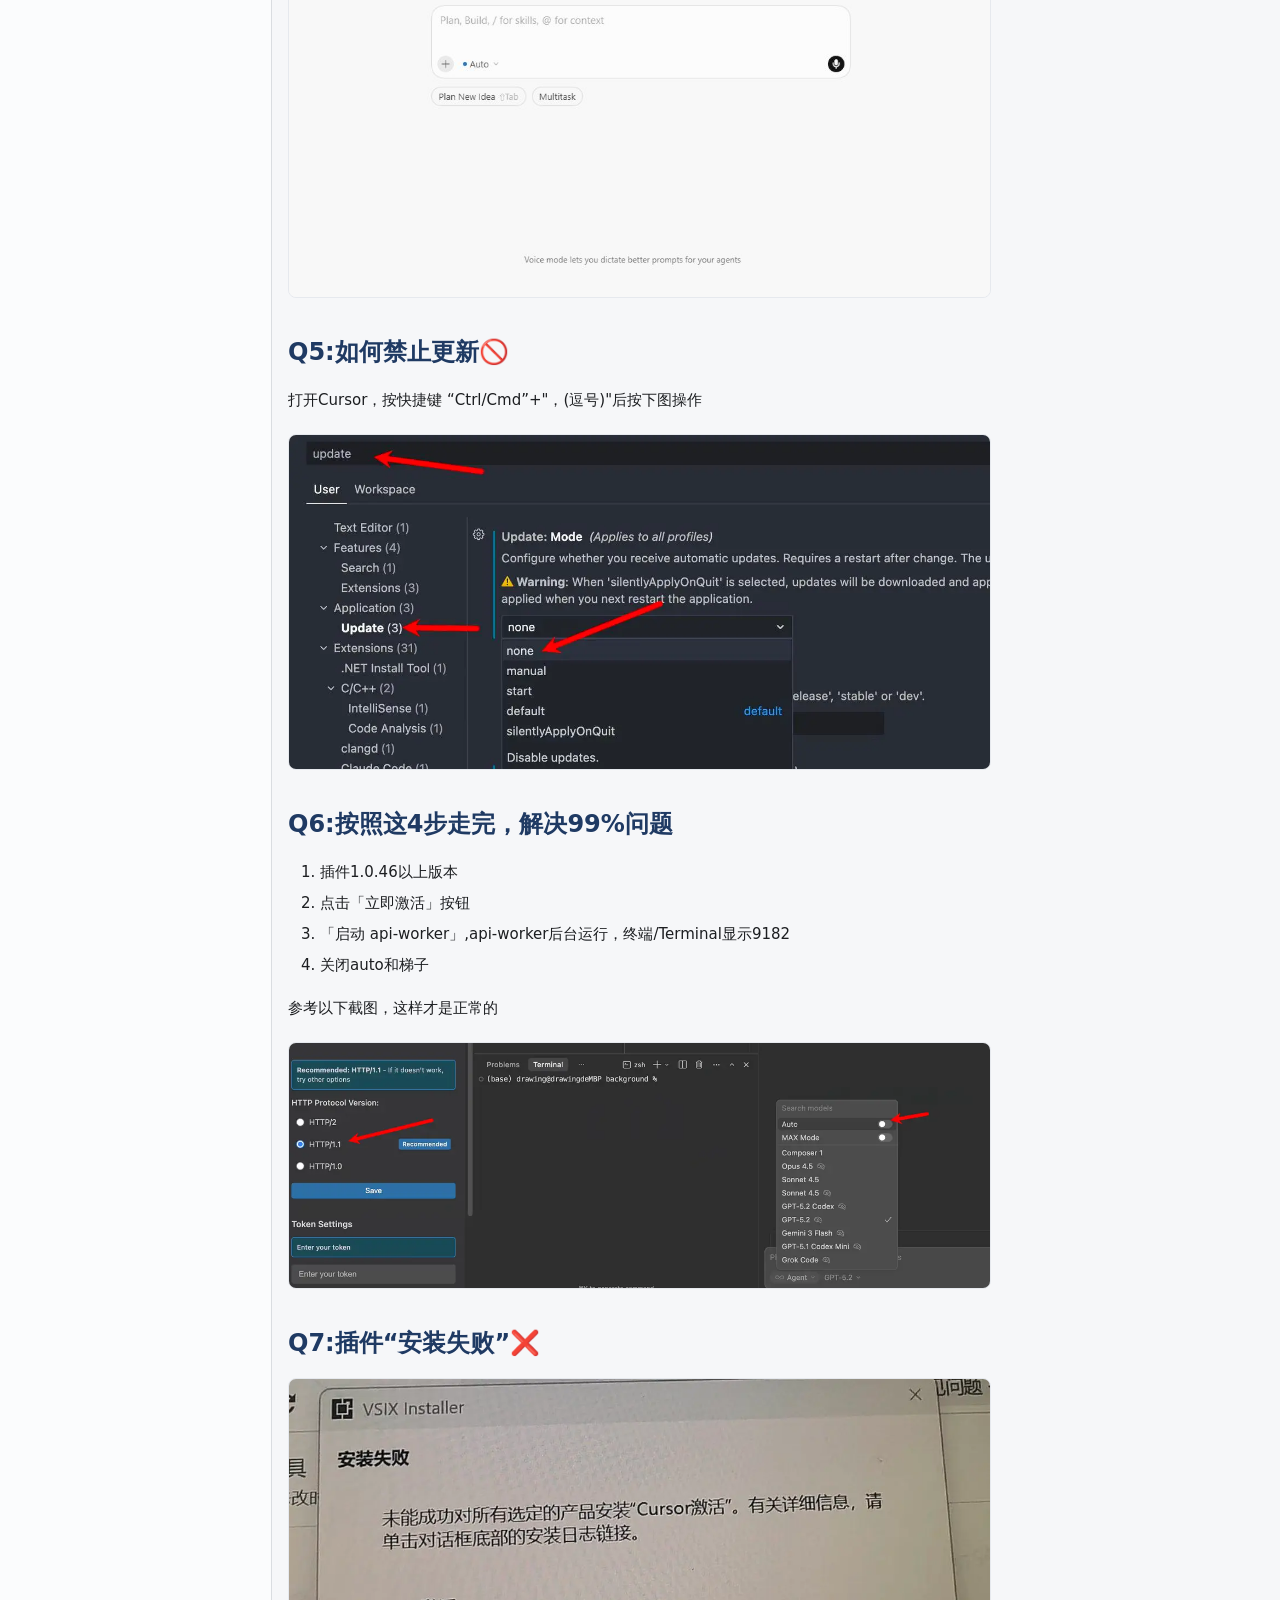
==== commit 5c0f7cdd: "deploy: update site" ====
--- a/index.html
+++ b/index.html
@@ -4,7 +4,7 @@
 <meta charset="UTF-8">
 <meta name="generator" content="Docusaurus v3.10.2">
 <title data-rh="true">Cursor 激活插件使用指南 | Cursor 激活插件文档</title><meta data-rh="true" name="twitter:card" content="summary_large_image"><meta data-rh="true" property="og:url" content="https://USER.github.io/"><meta data-rh="true" property="og:locale" content="zh_CN"><meta data-rh="true" name="docusaurus_locale" content="zh-CN"><meta data-rh="true" name="docsearch:language" content="zh-CN"><meta data-rh="true" name="viewport" content="width=device-width,initial-scale=1"><meta data-rh="true" name="docusaurus_version" content="current"><meta data-rh="true" name="docusaurus_tag" content="docs-default-current"><meta data-rh="true" name="docsearch:version" content="current"><meta data-rh="true" name="docsearch:docusaurus_tag" content="docs-default-current"><meta data-rh="true" property="og:title" content="Cursor 激活插件使用指南 | Cursor 激活插件文档"><meta data-rh="true" name="description" content="安装、激活、常见问题一站式指南"><meta data-rh="true" property="og:description" content="安装、激活、常见问题一站式指南"><link data-rh="true" rel="icon" href="/img/favicon.ico"><link data-rh="true" rel="canonical" href="https://USER.github.io/"><link data-rh="true" rel="alternate" href="https://USER.github.io/" hreflang="zh-CN"><link data-rh="true" rel="alternate" href="https://USER.github.io/" hreflang="x-default"><script data-rh="true">function insertBanner(){var n=document.createElement("div");n.id="__docusaurus-base-url-issue-banner-container";n.innerHTML='\n<div id="__docusaurus-base-url-issue-banner" style="border: thick solid red; background-color: rgb(255, 230, 179); margin: 20px; padding: 20px; font-size: 20px;">\n   <p style="font-weight: bold; font-size: 30px;">Your Docusaurus site did not load properly.</p>\n   <p>A very common reason is a wrong site <a href="https://docusaurus.io/docs/docusaurus.config.js/#baseUrl" style="font-weight: bold;">baseUrl configuration</a>.</p>\n   <p>Current configured baseUrl = <span style="font-weight: bold; color: red;">/</span>  (default value)</p>\n   <p>We suggest trying baseUrl = <span id="__docusaurus-base-url-issue-banner-suggestion-container" style="font-weight: bold; color: green;"></span></p>\n</div>\n',document.body.prepend(n);var e=document.getElementById("__docusaurus-base-url-issue-banner-suggestion-container"),s=window.location.pathname,o="/"===s.substr(-1)?s:s+"/";e.textContent=o}document.addEventListener("DOMContentLoaded",function(){void 0===window.docusaurus&&insertBanner()})</script><script data-rh="true" type="application/ld+json">{"@context":"https://schema.org","@type":"BreadcrumbList","itemListElement":[{"@type":"ListItem","position":1,"name":"Cursor 激活插件使用指南","item":"https://USER.github.io/"}]}</script><style>#netlify-badge,[data-netlify-badge],a[href^="https://www.netlify.com"],a[href^="http://www.netlify.com"],.netlify-badge,[class*="netlify"][style*="fixed"],div[class*="netlify-badge"],footer a[href*="netlify.com"]{display:none!important;visibility:hidden!important;pointer-events:none!important}</style><link rel="stylesheet" href="/assets/css/styles.51789613.css">
-<script src="/assets/js/runtime~main.f5a816fc.js" defer="defer"></script>
+<script src="/assets/js/runtime~main.35abe626.js" defer="defer"></script>
 <script src="/assets/js/main.3613cbf4.js" defer="defer"></script>
 </head>
 <body>
@@ -18,7 +18,8 @@
 插件依然在维护，激活效果一样</strong></p>
 <p>售后/续杯联系🐧祛：点击链接加入群聊【cursor售后支持5群】：<a href="https://qm.qq.com/q/9m5AhKHWQo" target="_blank" rel="noopener noreferrer" class="">https://qm.qq.com/q/9m5AhKHWQo</a></p>
 <p><img decoding="async" loading="lazy" alt="cursor售后支持5群二维码" src="/assets/images/qq-group-qrcode-d5c222c78b806603bf2e9b8bed9d402b.png" width="394" height="497" class="img_ev3q"></p>
-<h2 class="anchor anchorTargetStickyNavbar_Vzrq" id="第一步-安装插件">第一步. 安装插件<a href="#第一步-安装插件" class="hash-link" aria-label="第一步. 安装插件的直接链接" title="第一步. 安装插件的直接链接" translate="no">​</a></h2>
+<h2 class="anchor anchorTargetStickyNavbar_Vzrq" id="第一步-安装vibe助手优先推荐简单操作安装插件">第一步. 安装vibe助手（优先推荐，简单操作）/安装插件<a href="#第一步-安装vibe助手优先推荐简单操作安装插件" class="hash-link" aria-label="第一步. 安装vibe助手（优先推荐，简单操作）/安装插件的直接链接" title="第一步. 安装vibe助手（优先推荐，简单操作）/安装插件的直接链接" translate="no">​</a></h2>
+<p><strong><a href="https://docs.cloudpp.win/docs/vibe-assistant" target="_blank" rel="noopener noreferrer" class="">👉 去下载/使用 vibe 助手（优先推荐，简单操作）</a></strong></p>
 <h3 class="anchor anchorTargetStickyNavbar_Vzrq" id="1下载-中文版--英文版-插件文件">1.下载 中文版 / 英文版 插件文件<a href="#1下载-中文版--英文版-插件文件" class="hash-link" aria-label="1.下载 中文版 / 英文版 插件文件的直接链接" title="1.下载 中文版 / 英文版 插件文件的直接链接" translate="no">​</a></h3>
 <p>中文版（电脑在国内使用）</p>
 <a href="files/cursorpool-1.0.68.vsix">cursorpool-1.0.68.vsix</a>
@@ -395,6 +396,6 @@
 <div class="language-bash codeBlockContainer_Ckt0 theme-code-block" style="--prism-color:#393A34;--prism-background-color:#f6f8fa"><div class="codeBlockContent_QJqH"><pre tabindex="0" class="prism-code language-bash codeBlock_bY9V thin-scrollbar" style="color:#393A34;background-color:#f6f8fa"><code class="codeBlockLines_e6Vv"><div class="token-line" style="color:#393A34"><span class="token plain">cmd /c rd /s /q %APPDATA%\Cursor</span><br></div></code></pre></div></div>
 <h3 class="anchor anchorTargetStickyNavbar_Vzrq" id="macos">MacOS<a href="#macos" class="hash-link" aria-label="MacOS的直接链接" title="MacOS的直接链接" translate="no">​</a></h3>
 <p>删除这个目录 <code>~/Library/Application Support/Cursor</code></p>
-<div class="language-bash codeBlockContainer_Ckt0 theme-code-block" style="--prism-color:#393A34;--prism-background-color:#f6f8fa"><div class="codeBlockContent_QJqH"><pre tabindex="0" class="prism-code language-bash codeBlock_bY9V thin-scrollbar" style="color:#393A34;background-color:#f6f8fa"><code class="codeBlockLines_e6Vv"><div class="token-line" style="color:#393A34"><span class="token plain">rm -rf ~/Library/Application Support/Cursor</span><br></div></code></pre></div></div></div></article><nav class="docusaurus-mt-lg pagination-nav" aria-label="文件选项卡"></nav></div></div><div class="col col--3"><div class="tableOfContents_bqdL thin-scrollbar theme-doc-toc-desktop"><ul class="table-of-contents table-of-contents__left-border"><li><a href="#第一步-安装插件" class="table-of-contents__link toc-highlight">第一步. 安装插件</a><ul><li><a href="#1下载-中文版--英文版-插件文件" class="table-of-contents__link toc-highlight">1.下载 中文版 / 英文版 插件文件</a></li><li><a href="#2在cursor中安装插件" class="table-of-contents__link toc-highlight">2.在Cursor中安装插件</a></li><li><a href="#3使用插件" class="table-of-contents__link toc-highlight">3.使用插件</a></li></ul></li><li><a href="#第二步-启动api-worker3种方式任选其一如连接服务器remote-ssh-或-wsl-需使用方式4️⃣或方式2️⃣3️⃣" class="table-of-contents__link toc-highlight">第二步. 启动api worker（3种方式任选其一，如连接服务器remote ssh 或 wsl 需使用方式4️⃣或方式2️⃣、3️⃣）</a><ul><li><a href="#方式1️⃣推荐在插件中启动" class="table-of-contents__link toc-highlight">方式1️⃣(推荐)：在插件中启动</a></li><li><a href="#方式2️⃣使用vibe助手" class="table-of-contents__link toc-highlight">方式2️⃣：使用Vibe助手</a></li><li><a href="#方式3️⃣通过nodejs运行" class="table-of-contents__link toc-highlight">方式3️⃣：通过nodejs运行</a></li><li><a href="#先安装nodejs-需要-22-以上版本" class="table-of-contents__link toc-highlight">先安装Nodejs, 需要 22 以上版本</a></li><li><a href="#使用-npx-命令运行" class="table-of-contents__link toc-highlight">使用 npx 命令运行</a></li></ul></li><li><a href="#判断激活是否成功" class="table-of-contents__link toc-highlight">判断激活是否成功✅</a></li><li><a href="#如何自定义模型" class="table-of-contents__link toc-highlight">如何自定义模型？</a></li><li><a href="#其它问题" class="table-of-contents__link toc-highlight">其它问题</a></li><li><a href="#消耗额度如何计算" class="table-of-contents__link toc-highlight"><strong>消耗额度如何计算？</strong></a></li><li><a href="#如何让额度耐用" class="table-of-contents__link toc-highlight"><strong>如何让额度耐用？</strong></a></li><li><a href="#会锁cursor机器码吗" class="table-of-contents__link toc-highlight"><strong>会锁Cursor机器码吗？</strong></a></li><li><a href="#激活器支持多设备同时使用吗" class="table-of-contents__link toc-highlight"><strong>激活器支持多设备同时使用吗？</strong></a></li><li><a href="#常见问题--解决方案-" class="table-of-contents__link toc-highlight">常见问题 &amp; 解决方案 💬</a><ul><li><a href="#q1wsl连接服务器如何使用" class="table-of-contents__link toc-highlight">Q1/WSL连接服务器如何使用？</a></li><li><a href="#q2网络异常--连不上--代理报错5-种解决方案" class="table-of-contents__link toc-highlight"><strong>Q2:网络异常 / 连不上 / 代理报错（5 种解决方案）🌐</strong></a></li><li><a href="#q3移除httphttps代理环境变量" class="table-of-contents__link toc-highlight">Q3:移除HTTP/HTTPS代理环境变量</a></li><li><a href="#q4界面不一样安装不了插件" class="table-of-contents__link toc-highlight">Q4:界面不一样,安装不了插件？</a></li><li><a href="#q5如何禁止更新" class="table-of-contents__link toc-highlight">Q5:如何禁止更新🚫</a></li><li><a href="#q6按照这4步走完解决99问题" class="table-of-contents__link toc-highlight">Q6:按照这4步走完，解决99%问题</a></li><li><a href="#q7插件安装失败" class="table-of-contents__link toc-highlight">Q7:插件“安装失败”❌</a></li><li><a href="#q89182端口被占用api-worker报错is-port-9182-use" class="table-of-contents__link toc-highlight">Q8:9182端口被占用（api-worker报错Is port 9182 use）</a></li><li><a href="#q9卡住一直-planning-next-moves" class="table-of-contents__link toc-highlight">Q9:卡住一直 Planning next moves</a></li><li><a href="#q10codeexpectederror-无法写入用户设置" class="table-of-contents__link toc-highlight">Q10:CodeExpectedError: 无法写入用户设置</a></li><li><a href="#q11文件夹权限不足-激活失败-erron-enoent-no-such-file-or-directory-chmoddworkbenchdesktopmainjsbak" class="table-of-contents__link toc-highlight">Q11:文件夹权限不足-激活失败 Erron ENOENT: no such file or directory, chmod&#39;d:\..........\workbench.desktop.main.js.bak</a></li><li><a href="#q12-read-properties-of-undefined-reading-0" class="table-of-contents__link toc-highlight">Q12 read properties of undefined (reading &#39;0&#39;)</a></li><li><a href="#q13提示fail-to-fetch" class="table-of-contents__link toc-highlight">Q13:提示Fail to fetch</a></li><li><a href="#q14补全无法使用" class="table-of-contents__link toc-highlight">Q14补全无法使用</a></li><li><a href="#q15-request-has-been-blocked-as-our-system-has-detected-suspicious-activity" class="table-of-contents__link toc-highlight">Q15 request has been blocked as our system has detected suspicious activity</a></li><li><a href="#q16-failed-or-vpn-网络问题" class="table-of-contents__link toc-highlight">Q16 failed ..........or VPN 网络问题</a></li><li><a href="#q17如何设置成vscode界面" class="table-of-contents__link toc-highlight">Q17:如何设置成vscode界面</a></li><li><a href="#q18-fatal-error-error-could-not-register-service-worker" class="table-of-contents__link toc-highlight">Q18 fatal error: Error: Could not register service worker</a></li><li><a href="#q19如何汉化-cursor" class="table-of-contents__link toc-highlight">Q19:如何汉化 Cursor？🌏</a></li><li><a href="#q20经常显示继续下一步导致不能一次性解决问题" class="table-of-contents__link toc-highlight">Q20经常显示“继续下一步”导致不能一次性解决问题</a></li><li><a href="#q21如何使用插件" class="table-of-contents__link toc-highlight">Q21:如何使用插件？✅</a></li><li><a href="#q22如何激活新激活码" class="table-of-contents__link toc-highlight">Q22:如何激活新激活码？🔑</a></li><li><a href="#q23如何卸载插件" class="table-of-contents__link toc-highlight">Q23:如何卸载插件？🗑</a></li><li><a href="#q24-linux下cursor黑屏白屏乱码等疑难杂症" class="table-of-contents__link toc-highlight">Q24: Linux下Cursor黑屏、白屏乱码等疑难杂症</a></li><li><a href="#q25终端日志报500如何启用备用模型" class="table-of-contents__link toc-highlight">Q25:终端日志报500如何启用备用模型？</a></li></ul></li><li><a href="#linux-安装教程" class="table-of-contents__link toc-highlight">Linux 安装教程</a></li><li><a href="#疑难杂症可以彻底卸载清理cursor" class="table-of-contents__link toc-highlight">疑难杂症可以彻底卸载清理Cursor</a><ul><li><a href="#windows-1" class="table-of-contents__link toc-highlight">Windows</a></li><li><a href="#macos" class="table-of-contents__link toc-highlight">MacOS</a></li></ul></li></ul></div></div></div></div></main></div></div></div><footer class="theme-layout-footer footer"><div class="container container-fluid"><div class="footer__bottom text--center"><div class="footer__copyright">Copyright © 2026 Cursor 激活插件文档 · 基于 Docusaurus 构建</div></div></div></footer></div>
+<div class="language-bash codeBlockContainer_Ckt0 theme-code-block" style="--prism-color:#393A34;--prism-background-color:#f6f8fa"><div class="codeBlockContent_QJqH"><pre tabindex="0" class="prism-code language-bash codeBlock_bY9V thin-scrollbar" style="color:#393A34;background-color:#f6f8fa"><code class="codeBlockLines_e6Vv"><div class="token-line" style="color:#393A34"><span class="token plain">rm -rf ~/Library/Application Support/Cursor</span><br></div></code></pre></div></div></div></article><nav class="docusaurus-mt-lg pagination-nav" aria-label="文件选项卡"></nav></div></div><div class="col col--3"><div class="tableOfContents_bqdL thin-scrollbar theme-doc-toc-desktop"><ul class="table-of-contents table-of-contents__left-border"><li><a href="#第一步-安装vibe助手优先推荐简单操作安装插件" class="table-of-contents__link toc-highlight">第一步. 安装vibe助手（优先推荐，简单操作）/安装插件</a><ul><li><a href="#1下载-中文版--英文版-插件文件" class="table-of-contents__link toc-highlight">1.下载 中文版 / 英文版 插件文件</a></li><li><a href="#2在cursor中安装插件" class="table-of-contents__link toc-highlight">2.在Cursor中安装插件</a></li><li><a href="#3使用插件" class="table-of-contents__link toc-highlight">3.使用插件</a></li></ul></li><li><a href="#第二步-启动api-worker3种方式任选其一如连接服务器remote-ssh-或-wsl-需使用方式4️⃣或方式2️⃣3️⃣" class="table-of-contents__link toc-highlight">第二步. 启动api worker（3种方式任选其一，如连接服务器remote ssh 或 wsl 需使用方式4️⃣或方式2️⃣、3️⃣）</a><ul><li><a href="#方式1️⃣推荐在插件中启动" class="table-of-contents__link toc-highlight">方式1️⃣(推荐)：在插件中启动</a></li><li><a href="#方式2️⃣使用vibe助手" class="table-of-contents__link toc-highlight">方式2️⃣：使用Vibe助手</a></li><li><a href="#方式3️⃣通过nodejs运行" class="table-of-contents__link toc-highlight">方式3️⃣：通过nodejs运行</a></li><li><a href="#先安装nodejs-需要-22-以上版本" class="table-of-contents__link toc-highlight">先安装Nodejs, 需  要 22 以上版本</a></li><li><a href="#使用-npx-命令运行" class="table-of-contents__link toc-highlight">使用 npx 命令运行</a></li></ul></li><li><a href="#判断激活是否成功" class="table-of-contents__link toc-highlight">判断激活是否成功✅</a></li><li><a href="#如何自定义模型" class="table-of-contents__link toc-highlight">如何自定义模型？</a></li><li><a href="#其它问题" class="table-of-contents__link toc-highlight">其它问题</a></li><li><a href="#消耗额度如何计算" class="table-of-contents__link toc-highlight"><strong>消耗额度如何计算？</strong></a></li><li><a href="#如何让额度耐用" class="table-of-contents__link toc-highlight"><strong>如何让额度耐用？</strong></a></li><li><a href="#会锁cursor机器码吗" class="table-of-contents__link toc-highlight"><strong>会锁Cursor机器码吗？</strong></a></li><li><a href="#激活器支持多设备同时使用吗" class="table-of-contents__link toc-highlight"><strong>激活器支持多设备同时使用吗？</strong></a></li><li><a href="#常见问题--解决方案-" class="table-of-contents__link toc-highlight">常见问题 &amp; 解决方案 💬</a><ul><li><a href="#q1wsl连接服务器如何使用" class="table-of-contents__link toc-highlight">Q1/WSL连接服务器如何使用？</a></li><li><a href="#q2网络异常--连不上--代理报错5-种解决方案" class="table-of-contents__link toc-highlight"><strong>Q2:网络异常 / 连不上 / 代理报错（5 种解决方案）🌐</strong></a></li><li><a href="#q3移除httphttps代理环境变量" class="table-of-contents__link toc-highlight">Q3:移除HTTP/HTTPS代理环境变量</a></li><li><a href="#q4界面不一样安装不了插件" class="table-of-contents__link toc-highlight">Q4:界面不一样,安装不了插件？</a></li><li><a href="#q5如何禁止更新" class="table-of-contents__link toc-highlight">Q5:如何禁止更新🚫</a></li><li><a href="#q6按照这4步走完解决99问题" class="table-of-contents__link toc-highlight">Q6:按照这4步走完，解决99%问题</a></li><li><a href="#q7插件安装失败" class="table-of-contents__link toc-highlight">Q7:插件“安装失败”❌</a></li><li><a href="#q89182端口被占用api-worker报错is-port-9182-use" class="table-of-contents__link toc-highlight">Q8:9182端口被占用（api-worker报错Is port 9182 use）</a></li><li><a href="#q9卡住一直-planning-next-moves" class="table-of-contents__link toc-highlight">Q9:卡住一直 Planning next moves</a></li><li><a href="#q10codeexpectederror-无法写入用户设置" class="table-of-contents__link toc-highlight">Q10:CodeExpectedError: 无法写入用户设置</a></li><li><a href="#q11文件夹权限不足-激活失败-erron-enoent-no-such-file-or-directory-chmoddworkbenchdesktopmainjsbak" class="table-of-contents__link toc-highlight">Q11:文件夹权限不足-激活失败 Erron ENOENT: no such file or directory, chmod&#39;d:\..........\workbench.desktop.main.js.bak</a></li><li><a href="#q12-read-properties-of-undefined-reading-0" class="table-of-contents__link toc-highlight">Q12 read properties of undefined (reading &#39;0&#39;)</a></li><li><a href="#q13提示fail-to-fetch" class="table-of-contents__link toc-highlight">Q13:提示Fail to fetch</a></li><li><a href="#q14补全无法使用" class="table-of-contents__link toc-highlight">Q14补全无法使用</a></li><li><a href="#q15-request-has-been-blocked-as-our-system-has-detected-suspicious-activity" class="table-of-contents__link toc-highlight">Q15 request has been blocked as our system has detected suspicious activity</a></li><li><a href="#q16-failed-or-vpn-网络问题" class="table-of-contents__link toc-highlight">Q16 failed ..........or VPN 网络问题</a></li><li><a href="#q17如何设置成vscode界面" class="table-of-contents__link toc-highlight">Q17:如何设置成vscode界面</a></li><li><a href="#q18-fatal-error-error-could-not-register-service-worker" class="table-of-contents__link toc-highlight">Q18 fatal error: Error: Could not register service worker</a></li><li><a href="#q19如何汉化-cursor" class="table-of-contents__link toc-highlight">Q19:如何汉化 Cursor？🌏</a></li><li><a href="#q20经常显示继续下一步导致不能一次性解决问题" class="table-of-contents__link toc-highlight">Q20经常显示“继续下一步”导致不能一次性解决问题</a></li><li><a href="#q21如何使用插件" class="table-of-contents__link toc-highlight">Q21:如何使用插件？✅</a></li><li><a href="#q22如何激活新激活码" class="table-of-contents__link toc-highlight">Q22:如何激活新激活码？🔑</a></li><li><a href="#q23如何卸载插件" class="table-of-contents__link toc-highlight">Q23:如何卸载插件？🗑</a></li><li><a href="#q24-linux下cursor黑屏白屏乱码等疑难杂症" class="table-of-contents__link toc-highlight">Q24: Linux下Cursor黑屏、白屏乱码等疑难杂症</a></li><li><a href="#q25终端日志报500如何启用备用模型" class="table-of-contents__link toc-highlight">Q25:终端日志报500如何启用备用模型？</a></li></ul></li><li><a href="#linux-安装教程" class="table-of-contents__link toc-highlight">Linux 安装教程</a></li><li><a href="#疑难杂症可以彻底卸载清理cursor" class="table-of-contents__link toc-highlight">疑难杂症可以彻底卸载清理Cursor</a><ul><li><a href="#windows-1" class="table-of-contents__link toc-highlight">Windows</a></li><li><a href="#macos" class="table-of-contents__link toc-highlight">MacOS</a></li></ul></li></ul></div></div></div></div></main></div></div></div><footer class="theme-layout-footer footer"><div class="container container-fluid"><div class="footer__bottom text--center"><div class="footer__copyright">Copyright © 2026 Cursor 激活插件文档 · 基于 Docusaurus 构建</div></div></div></footer></div>
 </body>
 </html>
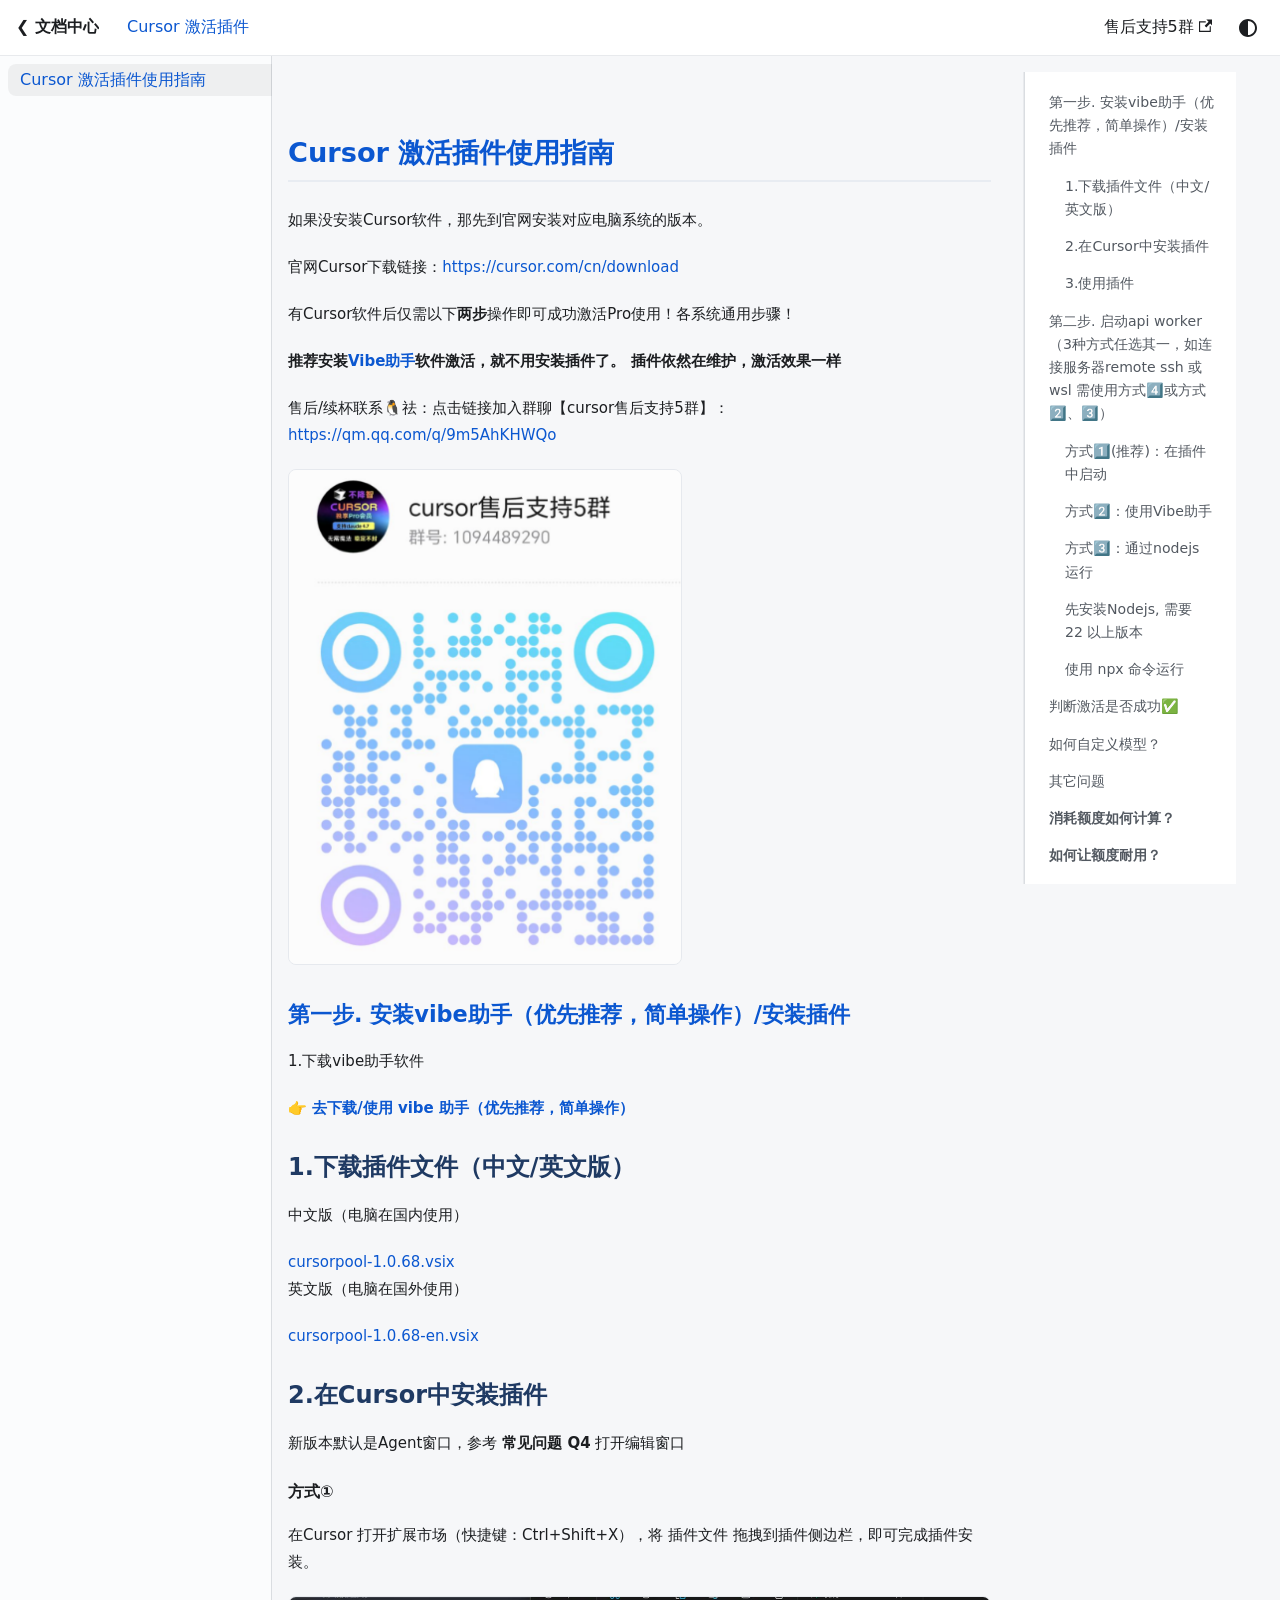
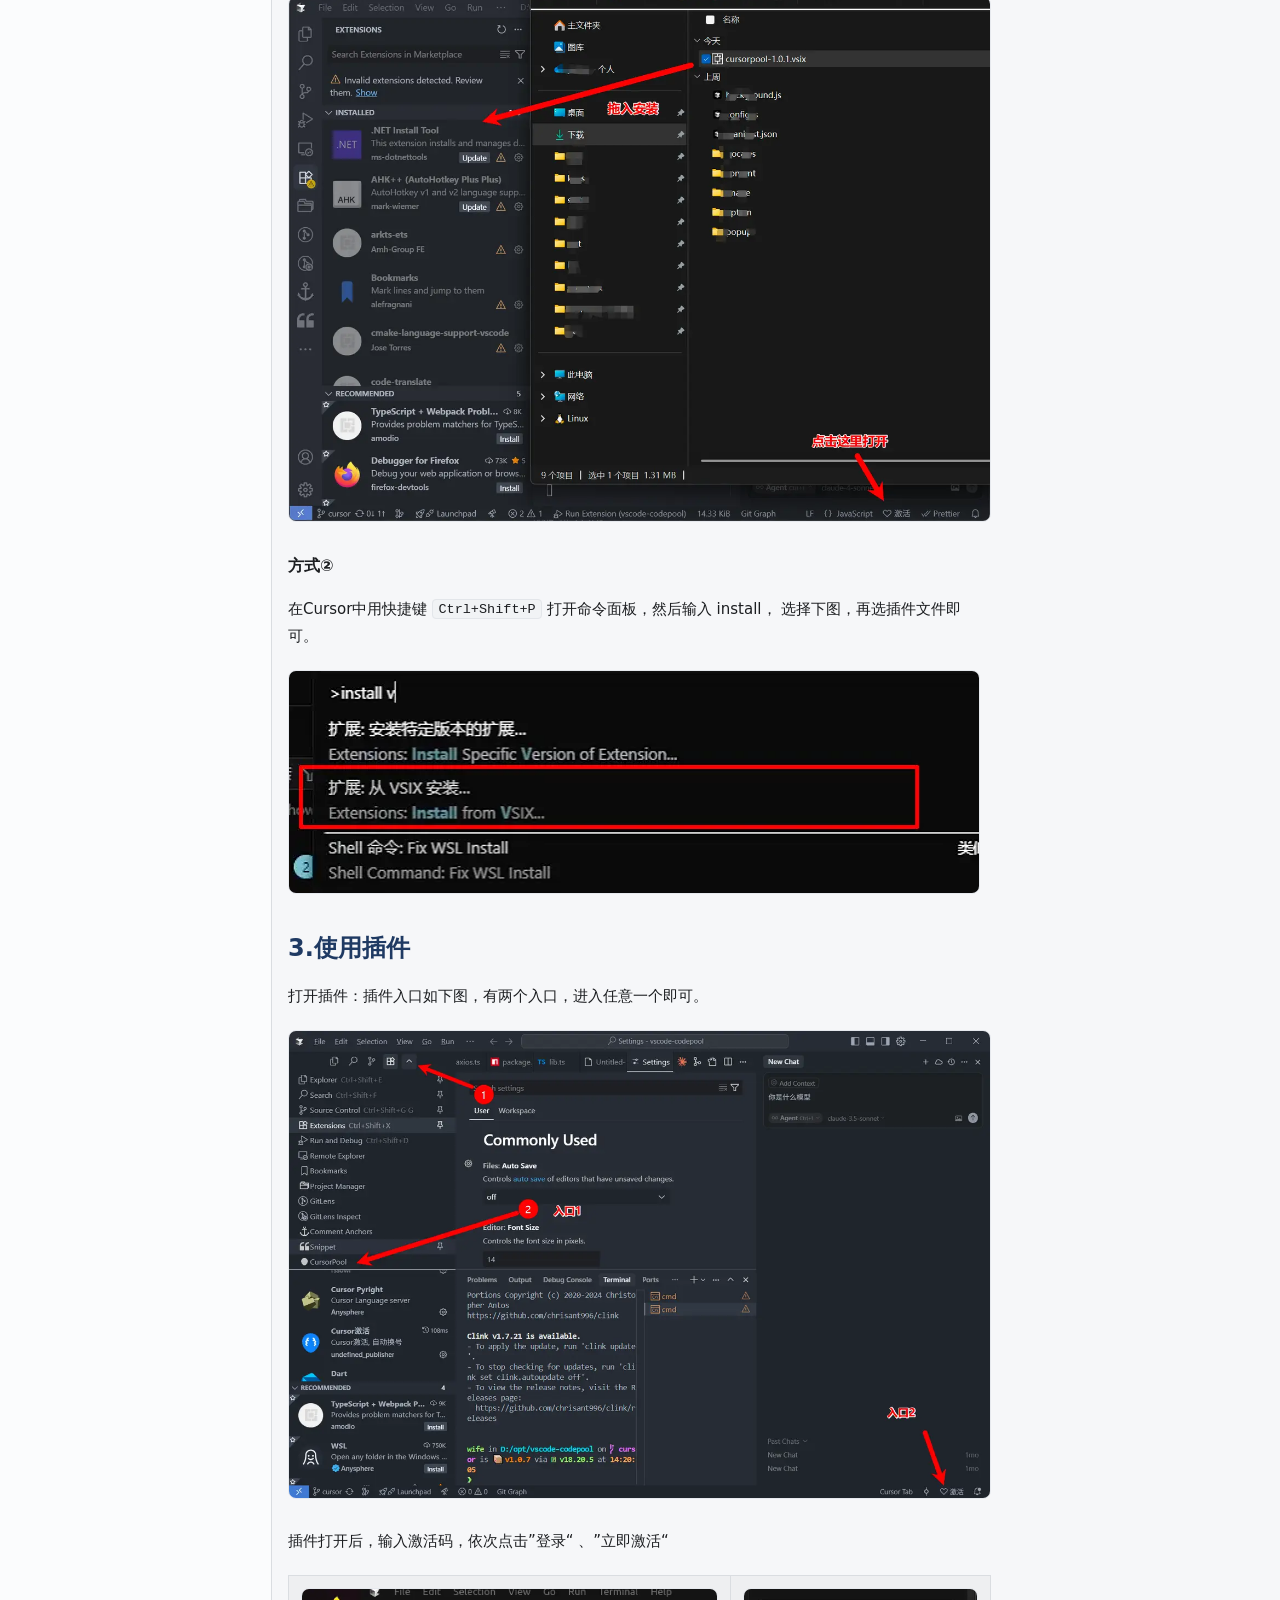
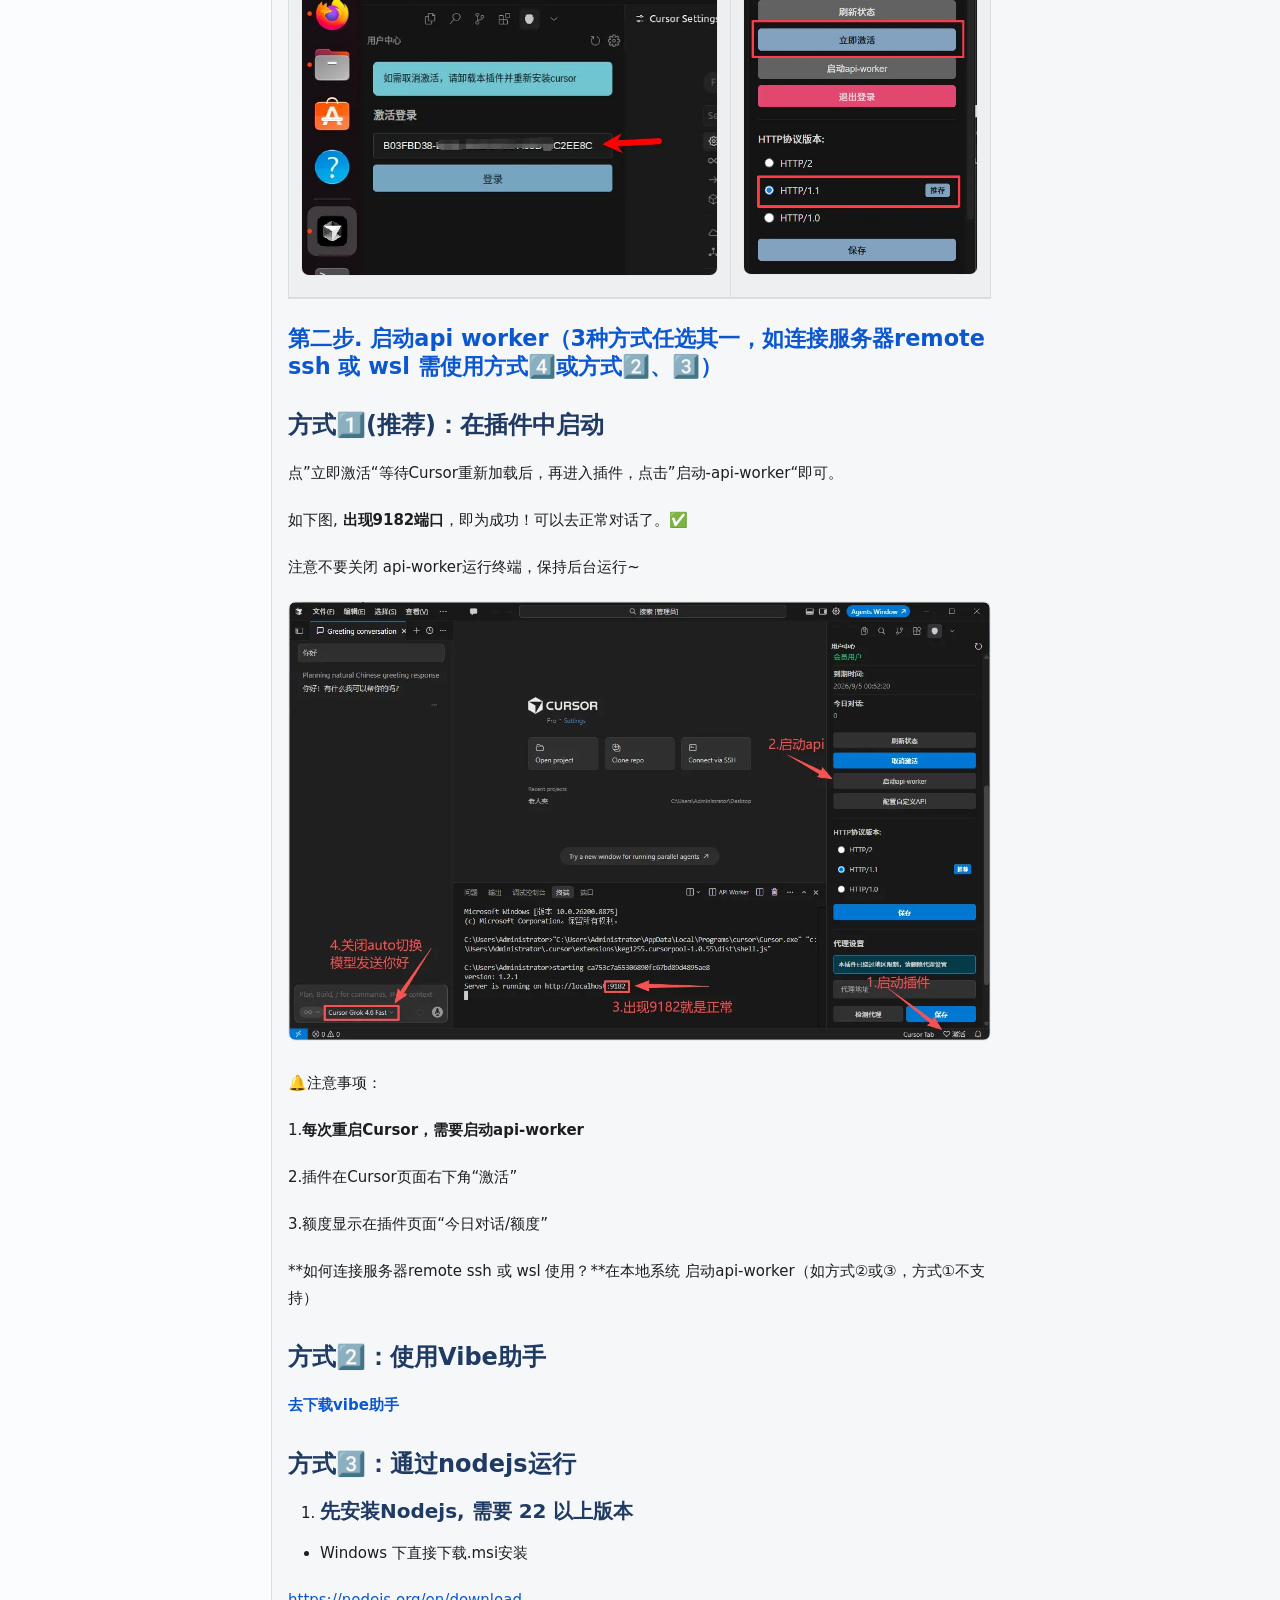
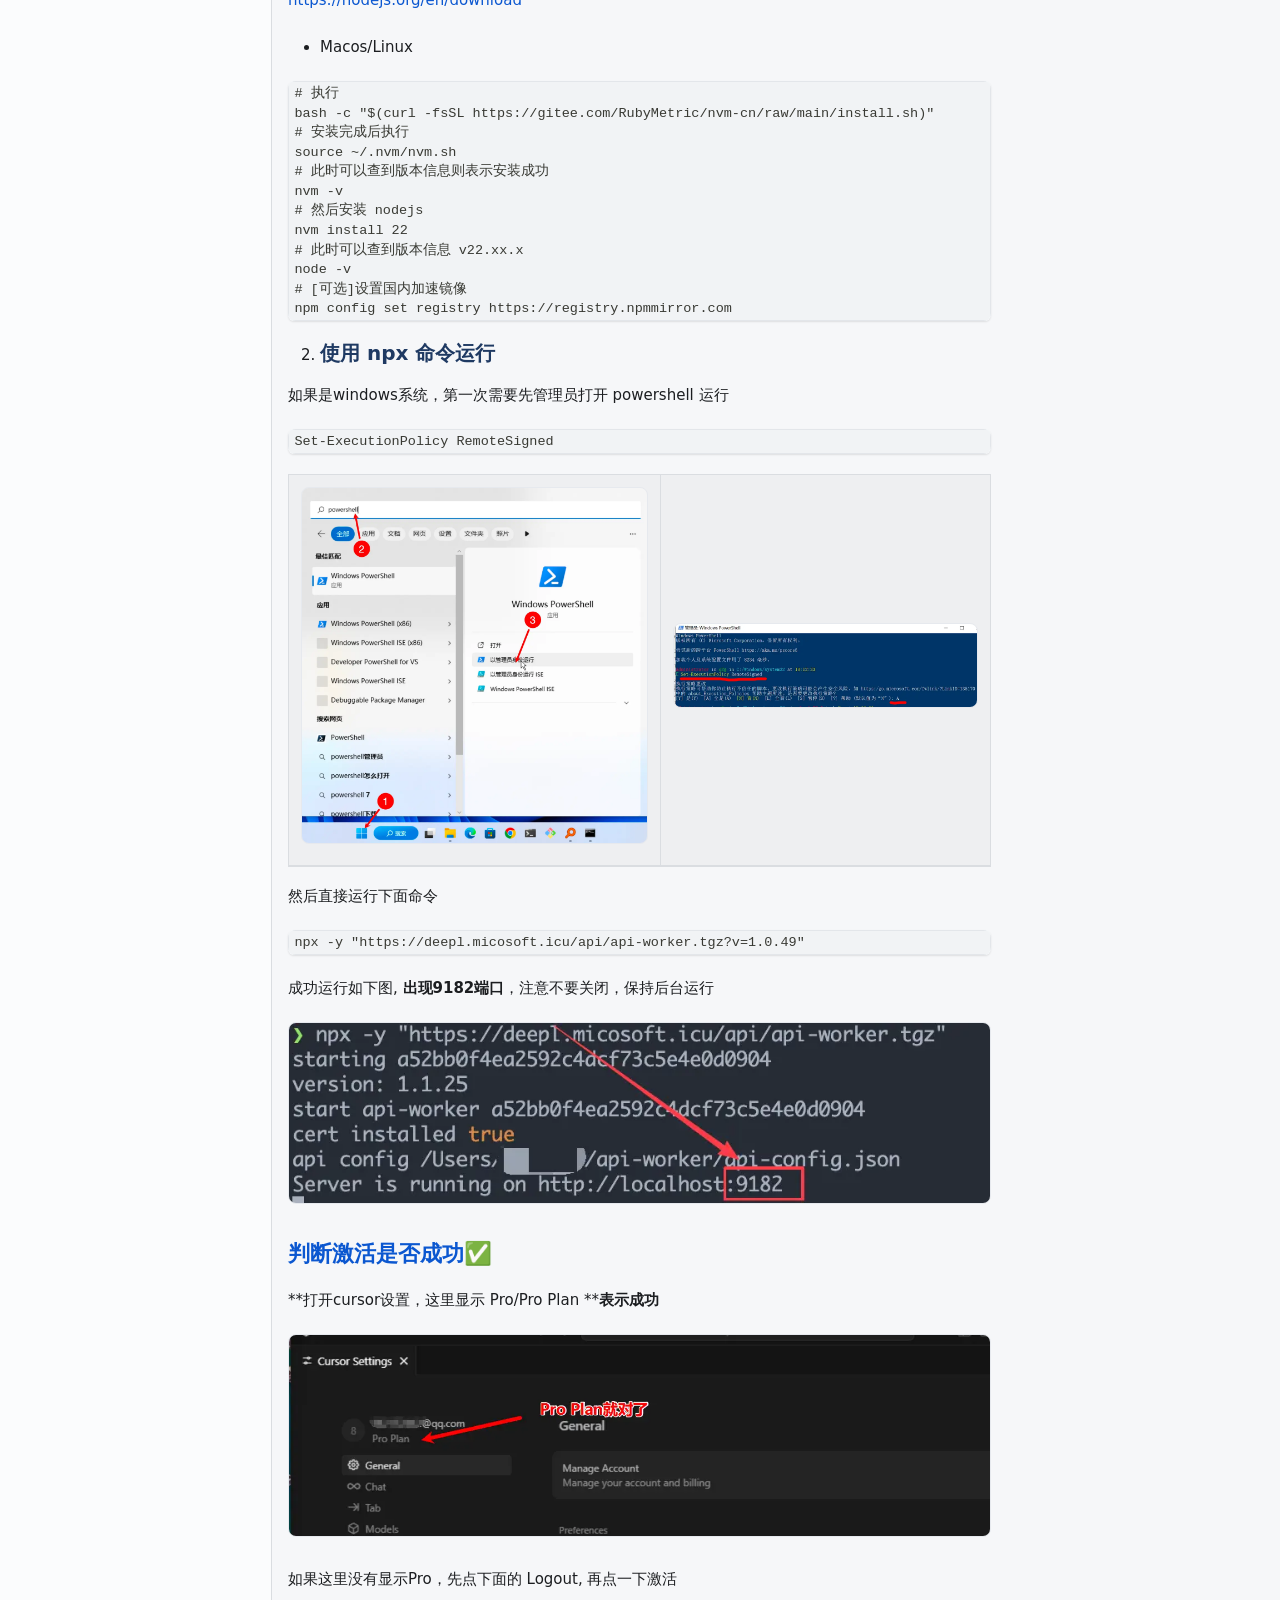
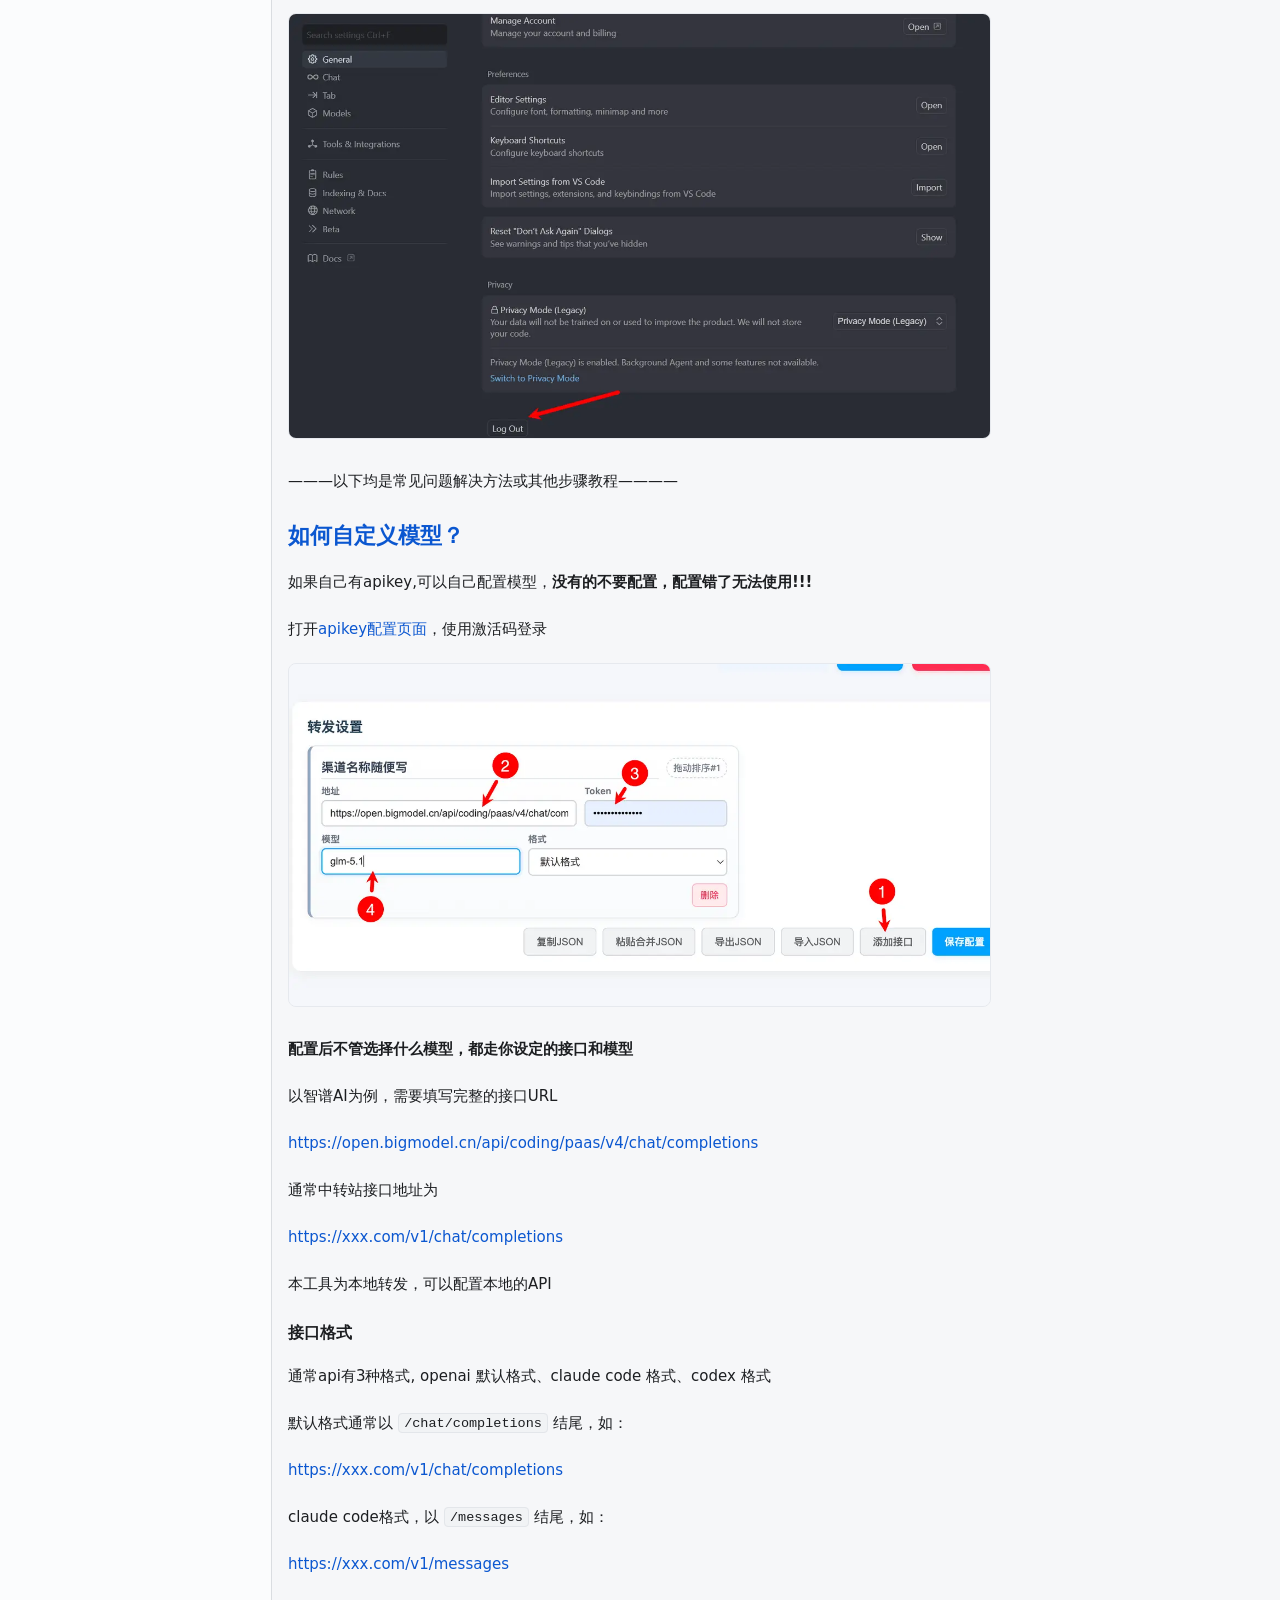
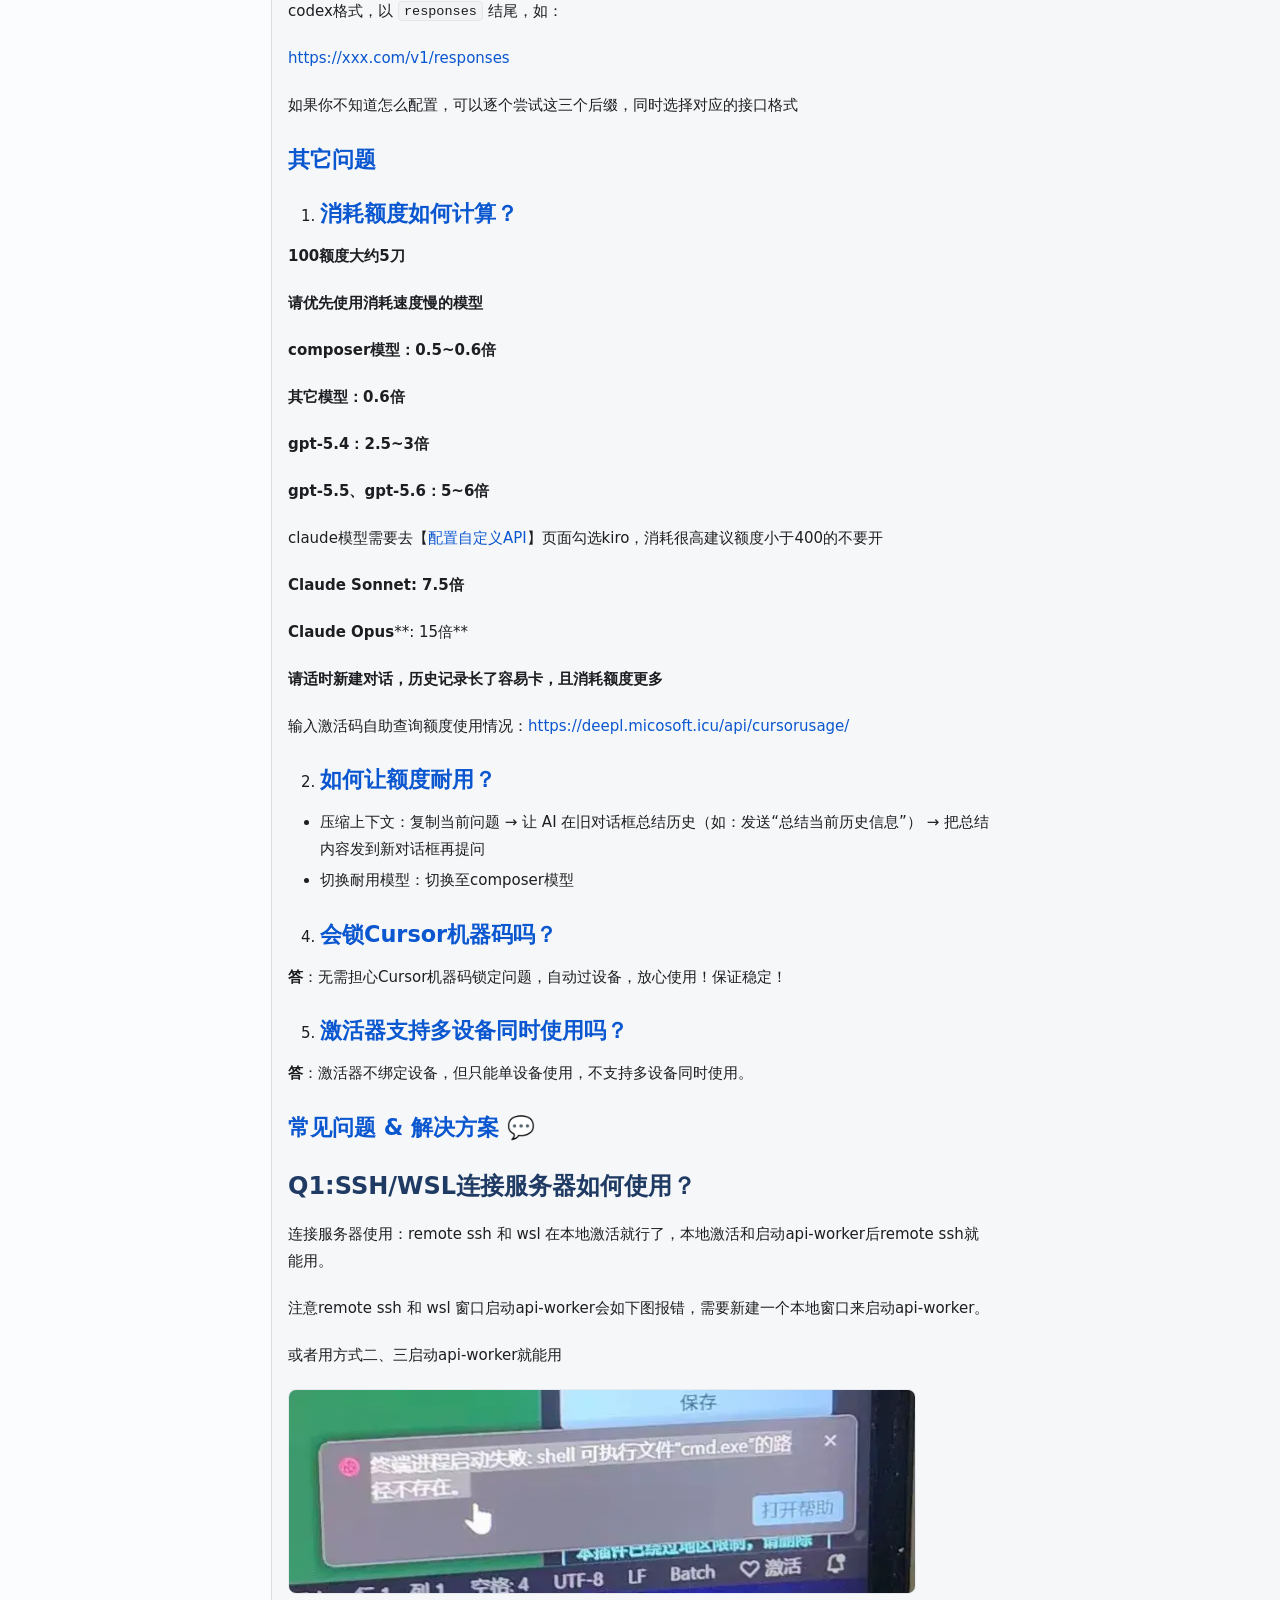
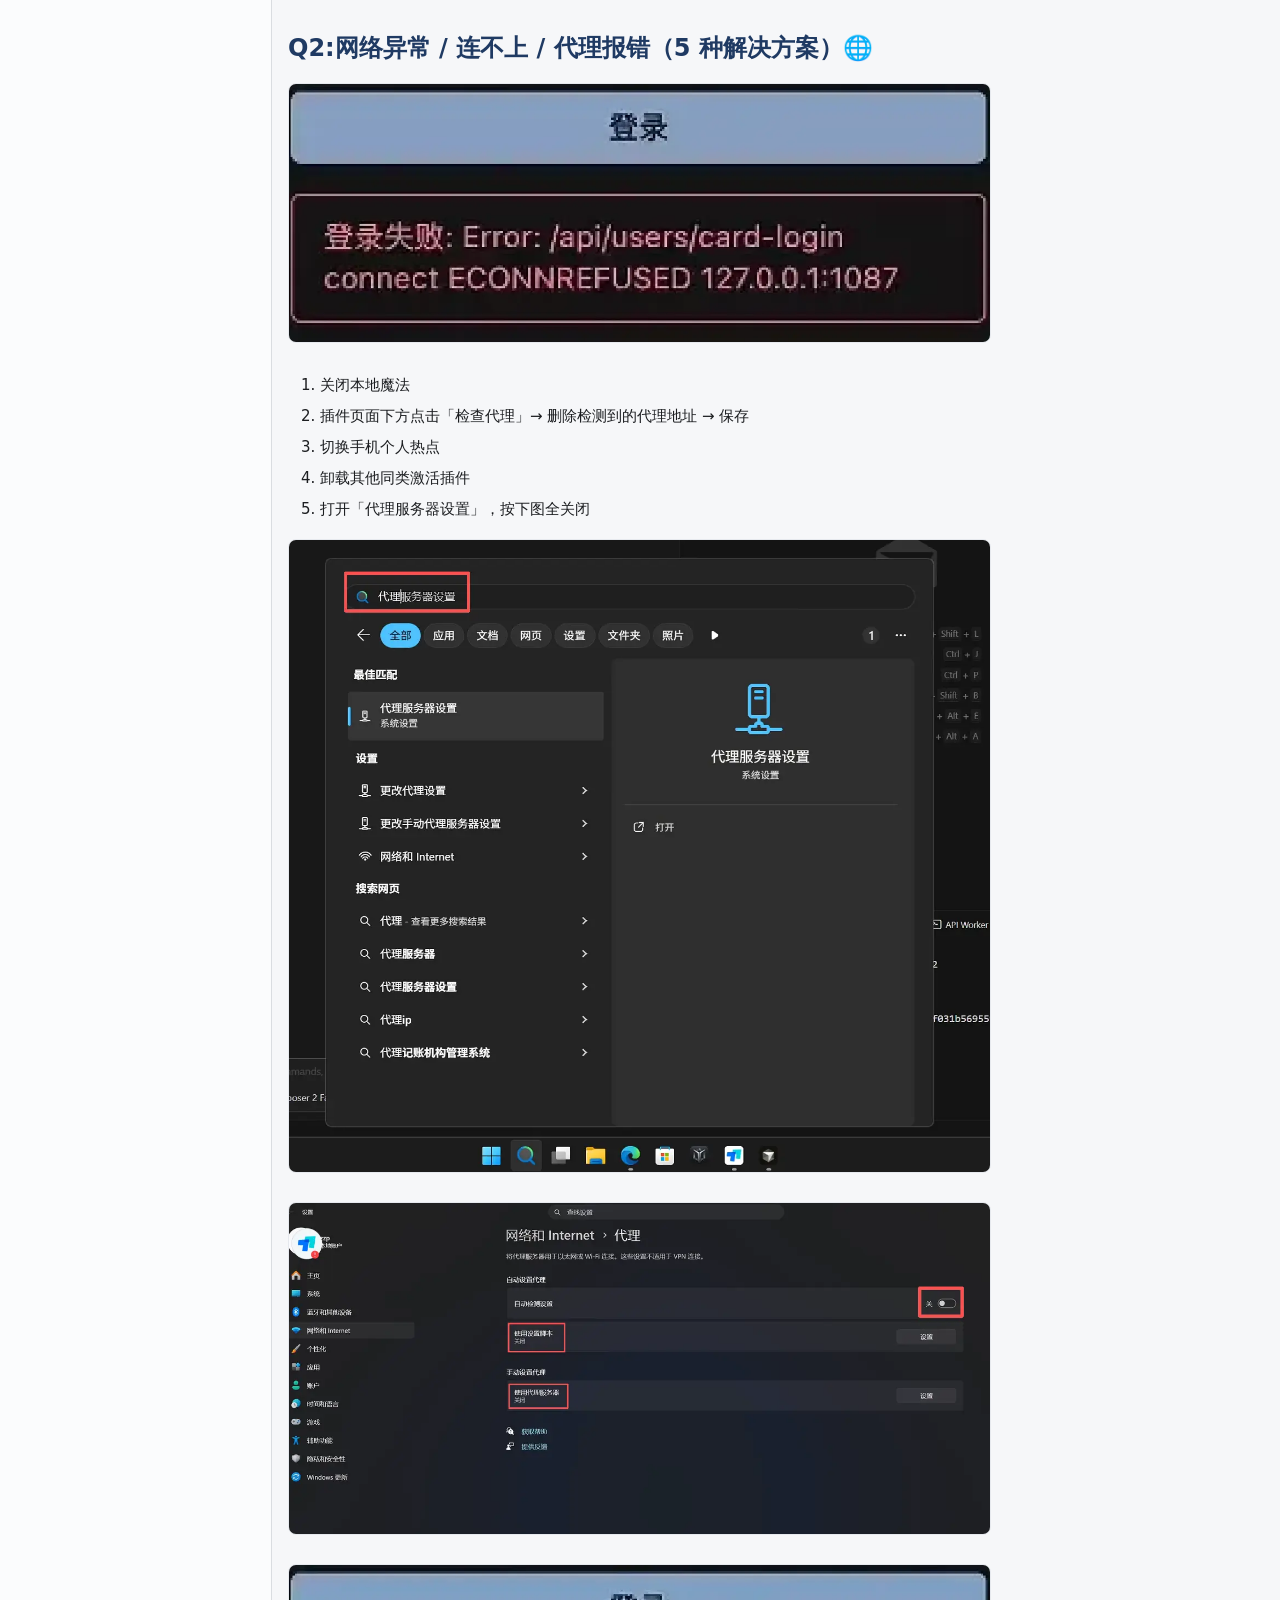
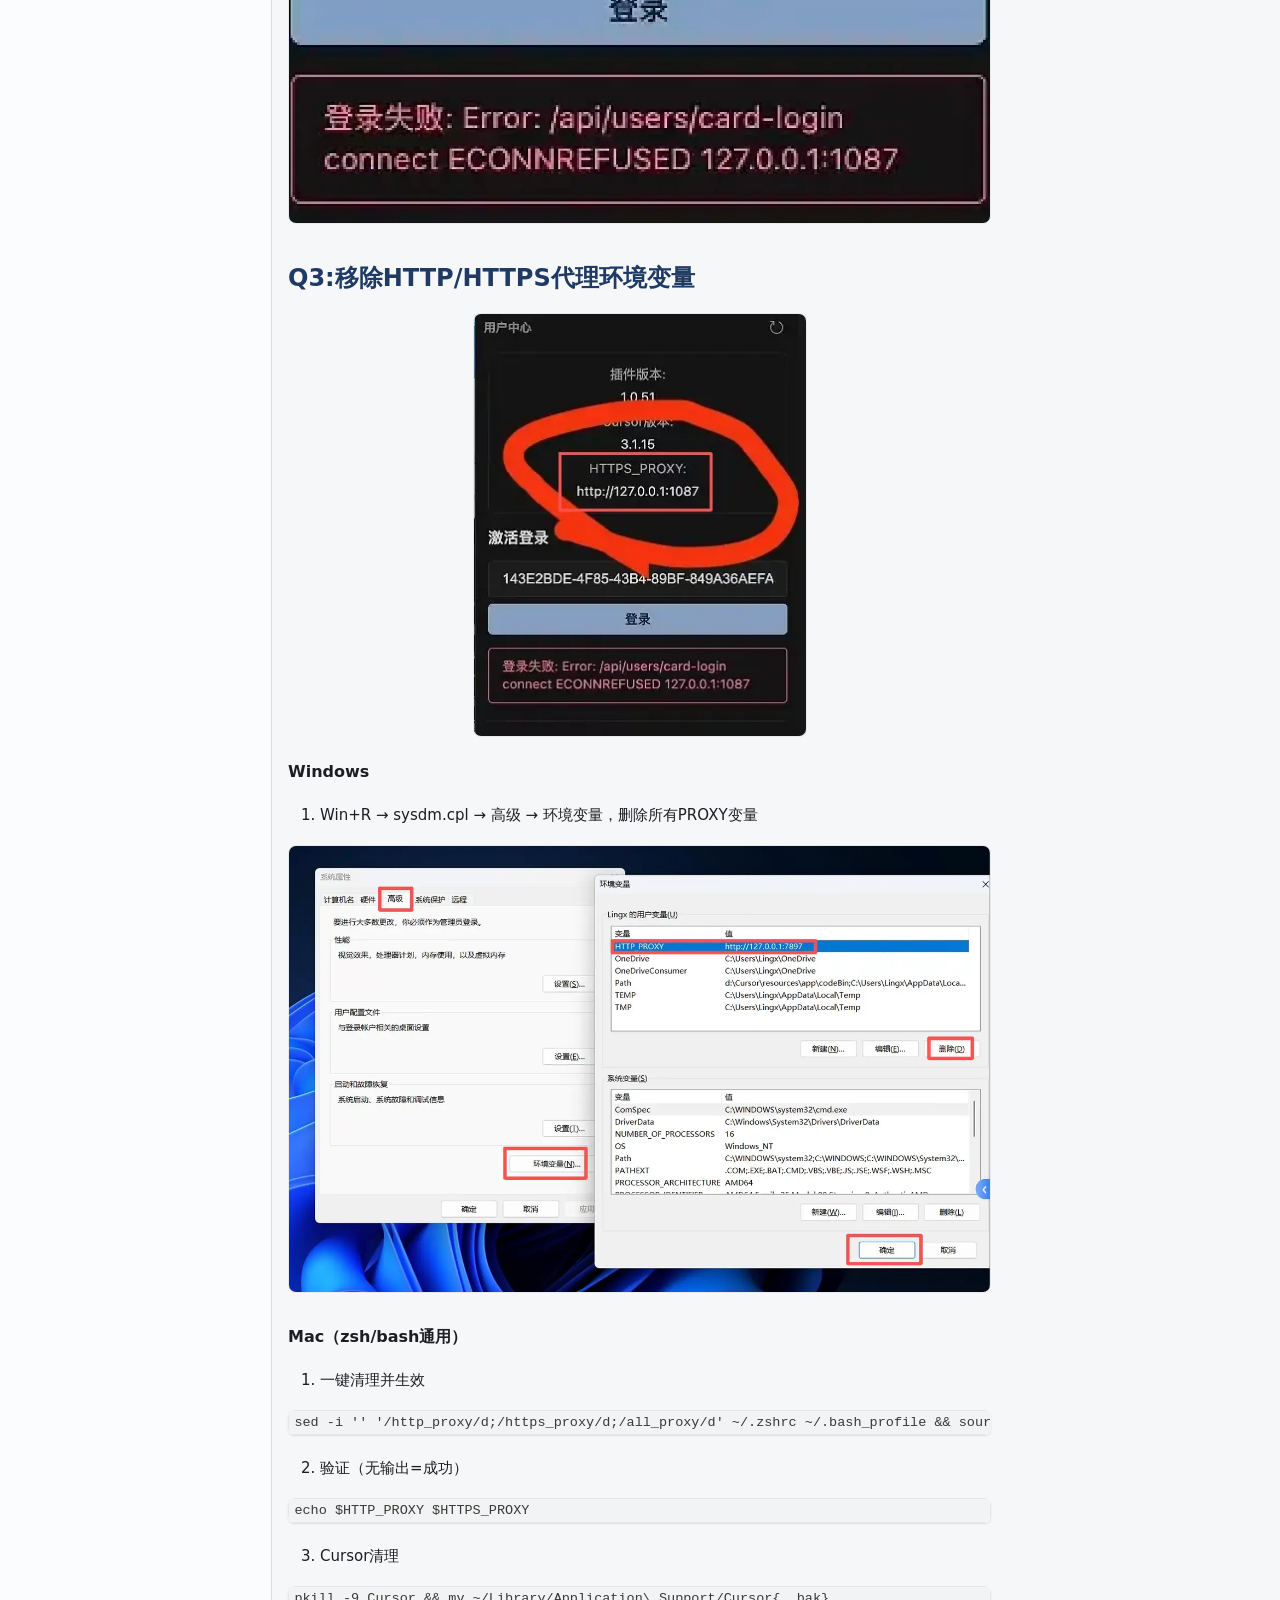
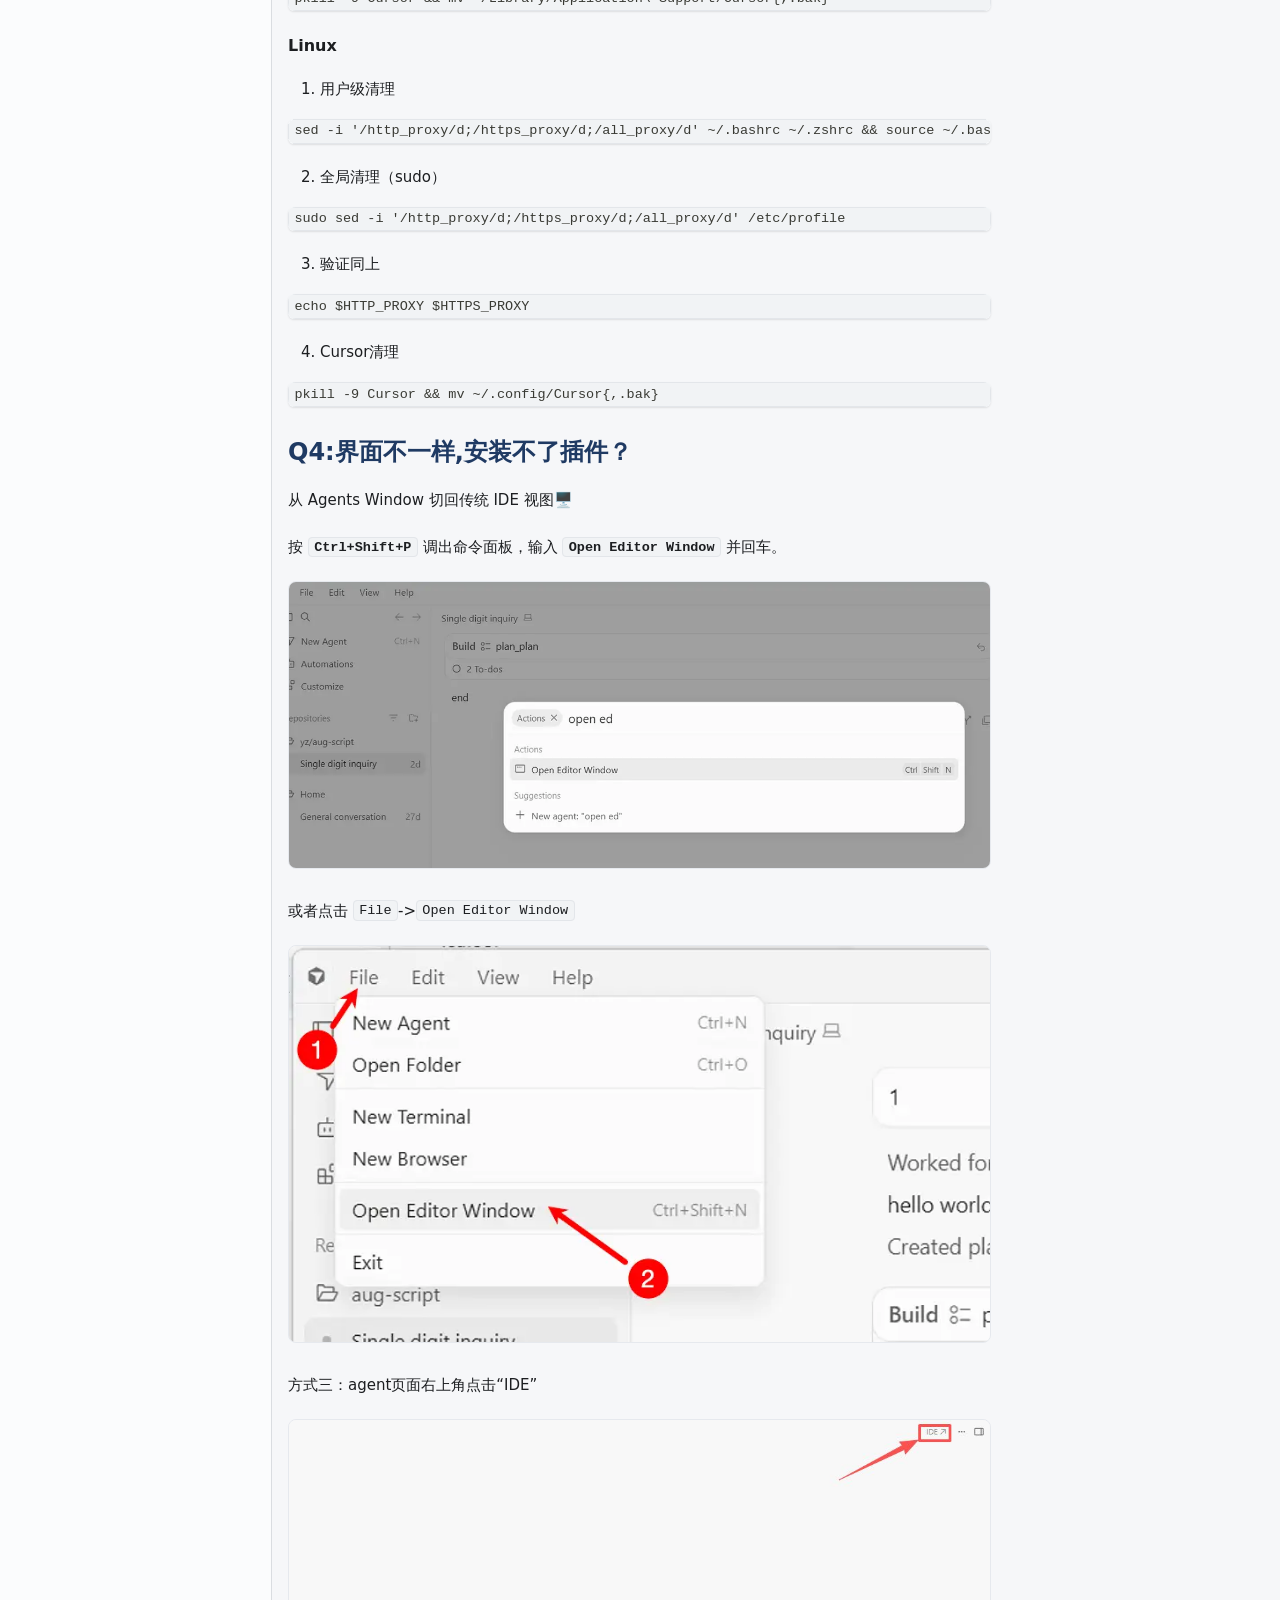
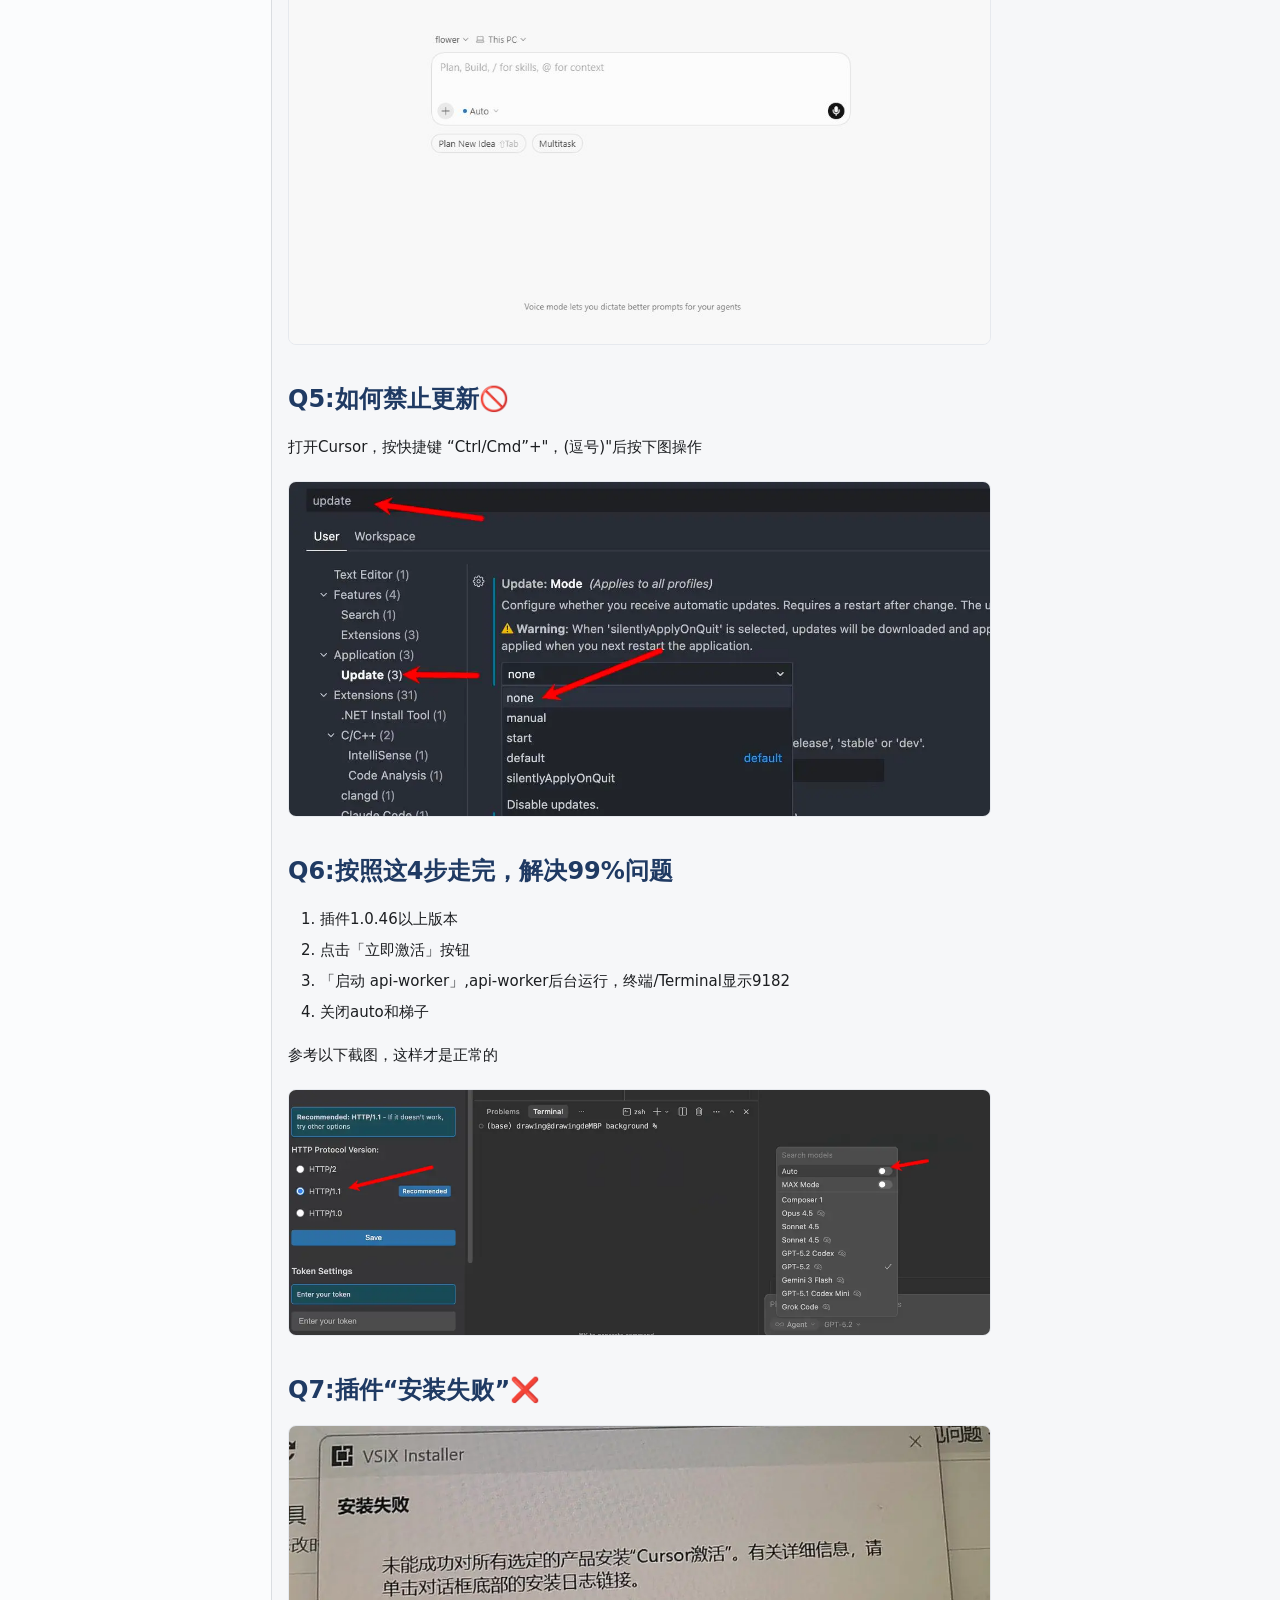
==== commit 5b7666ca: "deploy: update site" ====
--- a/index.html
+++ b/index.html
@@ -4,7 +4,7 @@
 <meta charset="UTF-8">
 <meta name="generator" content="Docusaurus v3.10.2">
 <title data-rh="true">Cursor 激活插件使用指南 | Cursor 激活插件文档</title><meta data-rh="true" name="twitter:card" content="summary_large_image"><meta data-rh="true" property="og:url" content="https://USER.github.io/"><meta data-rh="true" property="og:locale" content="zh_CN"><meta data-rh="true" name="docusaurus_locale" content="zh-CN"><meta data-rh="true" name="docsearch:language" content="zh-CN"><meta data-rh="true" name="viewport" content="width=device-width,initial-scale=1"><meta data-rh="true" name="docusaurus_version" content="current"><meta data-rh="true" name="docusaurus_tag" content="docs-default-current"><meta data-rh="true" name="docsearch:version" content="current"><meta data-rh="true" name="docsearch:docusaurus_tag" content="docs-default-current"><meta data-rh="true" property="og:title" content="Cursor 激活插件使用指南 | Cursor 激活插件文档"><meta data-rh="true" name="description" content="安装、激活、常见问题一站式指南"><meta data-rh="true" property="og:description" content="安装、激活、常见问题一站式指南"><link data-rh="true" rel="icon" href="/img/favicon.ico"><link data-rh="true" rel="canonical" href="https://USER.github.io/"><link data-rh="true" rel="alternate" href="https://USER.github.io/" hreflang="zh-CN"><link data-rh="true" rel="alternate" href="https://USER.github.io/" hreflang="x-default"><script data-rh="true">function insertBanner(){var n=document.createElement("div");n.id="__docusaurus-base-url-issue-banner-container";n.innerHTML='\n<div id="__docusaurus-base-url-issue-banner" style="border: thick solid red; background-color: rgb(255, 230, 179); margin: 20px; padding: 20px; font-size: 20px;">\n   <p style="font-weight: bold; font-size: 30px;">Your Docusaurus site did not load properly.</p>\n   <p>A very common reason is a wrong site <a href="https://docusaurus.io/docs/docusaurus.config.js/#baseUrl" style="font-weight: bold;">baseUrl configuration</a>.</p>\n   <p>Current configured baseUrl = <span style="font-weight: bold; color: red;">/</span>  (default value)</p>\n   <p>We suggest trying baseUrl = <span id="__docusaurus-base-url-issue-banner-suggestion-container" style="font-weight: bold; color: green;"></span></p>\n</div>\n',document.body.prepend(n);var e=document.getElementById("__docusaurus-base-url-issue-banner-suggestion-container"),s=window.location.pathname,o="/"===s.substr(-1)?s:s+"/";e.textContent=o}document.addEventListener("DOMContentLoaded",function(){void 0===window.docusaurus&&insertBanner()})</script><script data-rh="true" type="application/ld+json">{"@context":"https://schema.org","@type":"BreadcrumbList","itemListElement":[{"@type":"ListItem","position":1,"name":"Cursor 激活插件使用指南","item":"https://USER.github.io/"}]}</script><style>#netlify-badge,[data-netlify-badge],a[href^="https://www.netlify.com"],a[href^="http://www.netlify.com"],.netlify-badge,[class*="netlify"][style*="fixed"],div[class*="netlify-badge"],footer a[href*="netlify.com"]{display:none!important;visibility:hidden!important;pointer-events:none!important}</style><link rel="stylesheet" href="/assets/css/styles.51789613.css">
-<script src="/assets/js/runtime~main.35abe626.js" defer="defer"></script>
+<script src="/assets/js/runtime~main.9208fed9.js" defer="defer"></script>
 <script src="/assets/js/main.3613cbf4.js" defer="defer"></script>
 </head>
 <body>
@@ -19,8 +19,9 @@
 <p>售后/续杯联系🐧祛：点击链接加入群聊【cursor售后支持5群】：<a href="https://qm.qq.com/q/9m5AhKHWQo" target="_blank" rel="noopener noreferrer" class="">https://qm.qq.com/q/9m5AhKHWQo</a></p>
 <p><img decoding="async" loading="lazy" alt="cursor售后支持5群二维码" src="/assets/images/qq-group-qrcode-d5c222c78b806603bf2e9b8bed9d402b.png" width="394" height="497" class="img_ev3q"></p>
 <h2 class="anchor anchorTargetStickyNavbar_Vzrq" id="第一步-安装vibe助手优先推荐简单操作安装插件">第一步. 安装vibe助手（优先推荐，简单操作）/安装插件<a href="#第一步-安装vibe助手优先推荐简单操作安装插件" class="hash-link" aria-label="第一步. 安装vibe助手（优先推荐，简单操作）/安装插件的直接链接" title="第一步. 安装vibe助手（优先推荐，简单操作）/安装插件的直接链接" translate="no">​</a></h2>
+<p>1.下载vibe助手软件</p>
 <p><strong><a href="https://docs.cloudpp.win/docs/vibe-assistant" target="_blank" rel="noopener noreferrer" class="">👉 去下载/使用 vibe 助手（优先推荐，简单操作）</a></strong></p>
-<h3 class="anchor anchorTargetStickyNavbar_Vzrq" id="1下载-中文版--英文版-插件文件">1.下载 中文版 / 英文版 插件文件<a href="#1下载-中文版--英文版-插件文件" class="hash-link" aria-label="1.下载 中文版 / 英文版 插件文件的直接链接" title="1.下载 中文版 / 英文版 插件文件的直接链接" translate="no">​</a></h3>
+<h3 class="anchor anchorTargetStickyNavbar_Vzrq" id="1下载插件文件中文英文版">1.下载插件文件（中文/英文版）<a href="#1下载插件文件中文英文版" class="hash-link" aria-label="1.下载插件文件（中文/英文版）的直接链接" title="1.下载插件文件（中文/英文版）的直接链接" translate="no">​</a></h3>
 <p>中文版（电脑在国内使用）</p>
 <a href="files/cursorpool-1.0.68.vsix">cursorpool-1.0.68.vsix</a>
 <p>英文版（电脑在国外使用）</p>
@@ -396,6 +397,6 @@
 <div class="language-bash codeBlockContainer_Ckt0 theme-code-block" style="--prism-color:#393A34;--prism-background-color:#f6f8fa"><div class="codeBlockContent_QJqH"><pre tabindex="0" class="prism-code language-bash codeBlock_bY9V thin-scrollbar" style="color:#393A34;background-color:#f6f8fa"><code class="codeBlockLines_e6Vv"><div class="token-line" style="color:#393A34"><span class="token plain">cmd /c rd /s /q %APPDATA%\Cursor</span><br></div></code></pre></div></div>
 <h3 class="anchor anchorTargetStickyNavbar_Vzrq" id="macos">MacOS<a href="#macos" class="hash-link" aria-label="MacOS的直接链接" title="MacOS的直接链接" translate="no">​</a></h3>
 <p>删除这个目录 <code>~/Library/Application Support/Cursor</code></p>
-<div class="language-bash codeBlockContainer_Ckt0 theme-code-block" style="--prism-color:#393A34;--prism-background-color:#f6f8fa"><div class="codeBlockContent_QJqH"><pre tabindex="0" class="prism-code language-bash codeBlock_bY9V thin-scrollbar" style="color:#393A34;background-color:#f6f8fa"><code class="codeBlockLines_e6Vv"><div class="token-line" style="color:#393A34"><span class="token plain">rm -rf ~/Library/Application Support/Cursor</span><br></div></code></pre></div></div></div></article><nav class="docusaurus-mt-lg pagination-nav" aria-label="文件选项卡"></nav></div></div><div class="col col--3"><div class="tableOfContents_bqdL thin-scrollbar theme-doc-toc-desktop"><ul class="table-of-contents table-of-contents__left-border"><li><a href="#第一步-安装vibe助手优先推荐简单操作安装插件" class="table-of-contents__link toc-highlight">第一步. 安装vibe助手（优先推荐，简单操作）/安装插件</a><ul><li><a href="#1下载-中文版--英文版-插件文件" class="table-of-contents__link toc-highlight">1.下载 中文版 / 英文版 插件文件</a></li><li><a href="#2在cursor中安装插件" class="table-of-contents__link toc-highlight">2.在Cursor中安装插件</a></li><li><a href="#3使用插件" class="table-of-contents__link toc-highlight">3.使用插件</a></li></ul></li><li><a href="#第二步-启动api-worker3种方式任选其一如连接服务器remote-ssh-或-wsl-需使用方式4️⃣或方式2️⃣3️⃣" class="table-of-contents__link toc-highlight">第二步. 启动api worker（3种方式任选其一，如连接服务器remote ssh 或 wsl 需使用方式4️⃣或方式2️⃣、3️⃣）</a><ul><li><a href="#方式1️⃣推荐在插件中启动" class="table-of-contents__link toc-highlight">方式1️⃣(推荐)：在插件中启动</a></li><li><a href="#方式2️⃣使用vibe助手" class="table-of-contents__link toc-highlight">方式2️⃣：使用Vibe助手</a></li><li><a href="#方式3️⃣通过nodejs运行" class="table-of-contents__link toc-highlight">方式3️⃣：通过nodejs运行</a></li><li><a href="#先安装nodejs-需要-22-以上版本" class="table-of-contents__link toc-highlight">先安装Nodejs, 需  要 22 以上版本</a></li><li><a href="#使用-npx-命令运行" class="table-of-contents__link toc-highlight">使用 npx 命令运行</a></li></ul></li><li><a href="#判断激活是否成功" class="table-of-contents__link toc-highlight">判断激活是否成功✅</a></li><li><a href="#如何自定义模型" class="table-of-contents__link toc-highlight">如何自定义模型？</a></li><li><a href="#其它问题" class="table-of-contents__link toc-highlight">其它问题</a></li><li><a href="#消耗额度如何计算" class="table-of-contents__link toc-highlight"><strong>消耗额度如何计算？</strong></a></li><li><a href="#如何让额度耐用" class="table-of-contents__link toc-highlight"><strong>如何让额度耐用？</strong></a></li><li><a href="#会锁cursor机器码吗" class="table-of-contents__link toc-highlight"><strong>会锁Cursor机器码吗？</strong></a></li><li><a href="#激活器支持多设备同时使用吗" class="table-of-contents__link toc-highlight"><strong>激活器支持多设备同时使用吗？</strong></a></li><li><a href="#常见问题--解决方案-" class="table-of-contents__link toc-highlight">常见问题 &amp; 解决方案 💬</a><ul><li><a href="#q1wsl连接服务器如何使用" class="table-of-contents__link toc-highlight">Q1/WSL连接服务器如何使用？</a></li><li><a href="#q2网络异常--连不上--代理报错5-种解决方案" class="table-of-contents__link toc-highlight"><strong>Q2:网络异常 / 连不上 / 代理报错（5 种解决方案）🌐</strong></a></li><li><a href="#q3移除httphttps代理环境变量" class="table-of-contents__link toc-highlight">Q3:移除HTTP/HTTPS代理环境变量</a></li><li><a href="#q4界面不一样安装不了插件" class="table-of-contents__link toc-highlight">Q4:界面不一样,安装不了插件？</a></li><li><a href="#q5如何禁止更新" class="table-of-contents__link toc-highlight">Q5:如何禁止更新🚫</a></li><li><a href="#q6按照这4步走完解决99问题" class="table-of-contents__link toc-highlight">Q6:按照这4步走完，解决99%问题</a></li><li><a href="#q7插件安装失败" class="table-of-contents__link toc-highlight">Q7:插件“安装失败”❌</a></li><li><a href="#q89182端口被占用api-worker报错is-port-9182-use" class="table-of-contents__link toc-highlight">Q8:9182端口被占用（api-worker报错Is port 9182 use）</a></li><li><a href="#q9卡住一直-planning-next-moves" class="table-of-contents__link toc-highlight">Q9:卡住一直 Planning next moves</a></li><li><a href="#q10codeexpectederror-无法写入用户设置" class="table-of-contents__link toc-highlight">Q10:CodeExpectedError: 无法写入用户设置</a></li><li><a href="#q11文件夹权限不足-激活失败-erron-enoent-no-such-file-or-directory-chmoddworkbenchdesktopmainjsbak" class="table-of-contents__link toc-highlight">Q11:文件夹权限不足-激活失败 Erron ENOENT: no such file or directory, chmod&#39;d:\..........\workbench.desktop.main.js.bak</a></li><li><a href="#q12-read-properties-of-undefined-reading-0" class="table-of-contents__link toc-highlight">Q12 read properties of undefined (reading &#39;0&#39;)</a></li><li><a href="#q13提示fail-to-fetch" class="table-of-contents__link toc-highlight">Q13:提示Fail to fetch</a></li><li><a href="#q14补全无法使用" class="table-of-contents__link toc-highlight">Q14补全无法使用</a></li><li><a href="#q15-request-has-been-blocked-as-our-system-has-detected-suspicious-activity" class="table-of-contents__link toc-highlight">Q15 request has been blocked as our system has detected suspicious activity</a></li><li><a href="#q16-failed-or-vpn-网络问题" class="table-of-contents__link toc-highlight">Q16 failed ..........or VPN 网络问题</a></li><li><a href="#q17如何设置成vscode界面" class="table-of-contents__link toc-highlight">Q17:如何设置成vscode界面</a></li><li><a href="#q18-fatal-error-error-could-not-register-service-worker" class="table-of-contents__link toc-highlight">Q18 fatal error: Error: Could not register service worker</a></li><li><a href="#q19如何汉化-cursor" class="table-of-contents__link toc-highlight">Q19:如何汉化 Cursor？🌏</a></li><li><a href="#q20经常显示继续下一步导致不能一次性解决问题" class="table-of-contents__link toc-highlight">Q20经常显示“继续下一步”导致不能一次性解决问题</a></li><li><a href="#q21如何使用插件" class="table-of-contents__link toc-highlight">Q21:如何使用插件？✅</a></li><li><a href="#q22如何激活新激活码" class="table-of-contents__link toc-highlight">Q22:如何激活新激活码？🔑</a></li><li><a href="#q23如何卸载插件" class="table-of-contents__link toc-highlight">Q23:如何卸载插件？🗑</a></li><li><a href="#q24-linux下cursor黑屏白屏乱码等疑难杂症" class="table-of-contents__link toc-highlight">Q24: Linux下Cursor黑屏、白屏乱码等疑难杂症</a></li><li><a href="#q25终端日志报500如何启用备用模型" class="table-of-contents__link toc-highlight">Q25:终端日志报500如何启用备用模型？</a></li></ul></li><li><a href="#linux-安装教程" class="table-of-contents__link toc-highlight">Linux 安装教程</a></li><li><a href="#疑难杂症可以彻底卸载清理cursor" class="table-of-contents__link toc-highlight">疑难杂症可以彻底卸载清理Cursor</a><ul><li><a href="#windows-1" class="table-of-contents__link toc-highlight">Windows</a></li><li><a href="#macos" class="table-of-contents__link toc-highlight">MacOS</a></li></ul></li></ul></div></div></div></div></main></div></div></div><footer class="theme-layout-footer footer"><div class="container container-fluid"><div class="footer__bottom text--center"><div class="footer__copyright">Copyright © 2026 Cursor 激活插件文档 · 基于 Docusaurus 构建</div></div></div></footer></div>
+<div class="language-bash codeBlockContainer_Ckt0 theme-code-block" style="--prism-color:#393A34;--prism-background-color:#f6f8fa"><div class="codeBlockContent_QJqH"><pre tabindex="0" class="prism-code language-bash codeBlock_bY9V thin-scrollbar" style="color:#393A34;background-color:#f6f8fa"><code class="codeBlockLines_e6Vv"><div class="token-line" style="color:#393A34"><span class="token plain">rm -rf ~/Library/Application Support/Cursor</span><br></div></code></pre></div></div></div></article><nav class="docusaurus-mt-lg pagination-nav" aria-label="文件选项卡"></nav></div></div><div class="col col--3"><div class="tableOfContents_bqdL thin-scrollbar theme-doc-toc-desktop"><ul class="table-of-contents table-of-contents__left-border"><li><a href="#第一步-安装vibe助手优先推荐简单操作安装插件" class="table-of-contents__link toc-highlight">第一步. 安装vibe助手（优先推荐，简单操作）/安装插件</a><ul><li><a href="#1下载插件文件中文英文版" class="table-of-contents__link toc-highlight">1.下载插件文件（中文/英文版）</a></li><li><a href="#2在cursor中安装插件" class="table-of-contents__link toc-highlight">2.在Cursor中安装插件</a></li><li><a href="#3使用插件" class="table-of-contents__link toc-highlight">3.使用插件</a></li></ul></li><li><a href="#第二步-启动api-worker3种方式任选其一如连接服务器remote-ssh-或-wsl-需使用方式4️⃣或方式2️⃣3️⃣" class="table-of-contents__link toc-highlight">第二步. 启动api worker（3种方式任选其一，如连接服务器remote ssh 或 wsl 需使用方式4️⃣或方式2️⃣、3️⃣）</a><ul><li><a href="#方式1️⃣推荐在插件中启动" class="table-of-contents__link toc-highlight">方式1️⃣(推荐)：在插件中启动</a></li><li><a href="#方式2️⃣使用vibe助手" class="table-of-contents__link toc-highlight">方式2️⃣：使用Vibe助手</a></li><li><a href="#方式3️⃣通过nodejs运行" class="table-of-contents__link toc-highlight">方式3️⃣：通过nodejs运行</a></li><li><a href="#先安装nodejs-需要-22-以上版本" class="table-of-contents__link toc-highlight">先安装Nodejs, 需要 22 以上版本</a></li><li><a href="#使用-npx-命令运行" class="table-of-contents__link toc-highlight">使用 npx 命令运行</a></li></ul></li><li><a href="#判断激活是否成功" class="table-of-contents__link toc-highlight">判断激活是否成功✅</a></li><li><a href="#如何自定义模型" class="table-of-contents__link toc-highlight">如何自定义模型？</a></li><li><a href="#其它问题" class="table-of-contents__link toc-highlight">其它问题</a></li><li><a href="#消耗额度如何计算" class="table-of-contents__link toc-highlight"><strong>消耗额度如何计算？</strong></a></li><li><a href="#如何让额度耐用" class="table-of-contents__link toc-highlight"><strong>如何让额度耐用？</strong></a></li><li><a href="#会锁cursor机器码吗" class="table-of-contents__link toc-highlight"><strong>会锁Cursor机器码吗？</strong></a></li><li><a href="#激活器支持多设备同时使用吗" class="table-of-contents__link toc-highlight"><strong>激活器支持多设备同时使用吗？</strong></a></li><li><a href="#常见问题--解决方案-" class="table-of-contents__link toc-highlight">常见问题 &amp; 解决方案 💬</a><ul><li><a href="#q1wsl连接服务器如何使用" class="table-of-contents__link toc-highlight">Q1/WSL连接服务器如何使用？</a></li><li><a href="#q2网络异常--连不上--代理报错5-种解决方案" class="table-of-contents__link toc-highlight"><strong>Q2:网络异常 / 连不上 / 代理报错（5 种解决方案）🌐</strong></a></li><li><a href="#q3移除httphttps代理环境变量" class="table-of-contents__link toc-highlight">Q3:移除HTTP/HTTPS代理环境变量</a></li><li><a href="#q4界面不一样安装不了插件" class="table-of-contents__link toc-highlight">Q4:界面不一样,安装不了插件？</a></li><li><a href="#q5如何禁止更新" class="table-of-contents__link toc-highlight">Q5:如何禁止更新🚫</a></li><li><a href="#q6按照这4步走完解决99问题" class="table-of-contents__link toc-highlight">Q6:按照这4步走完，解决99%问题</a></li><li><a href="#q7插件安装失败" class="table-of-contents__link toc-highlight">Q7:插件“安装失败”❌</a></li><li><a href="#q89182端口被占用api-worker报错is-port-9182-use" class="table-of-contents__link toc-highlight">Q8:9182端口被占用（api-worker报错Is port 9182 use）</a></li><li><a href="#q9卡住一直-planning-next-moves" class="table-of-contents__link toc-highlight">Q9:卡住一直 Planning next moves</a></li><li><a href="#q10codeexpectederror-无法写入用户设置" class="table-of-contents__link toc-highlight">Q10:CodeExpectedError: 无法写入用户设置</a></li><li><a href="#q11文件夹权限不足-激活失败-erron-enoent-no-such-file-or-directory-chmoddworkbenchdesktopmainjsbak" class="table-of-contents__link toc-highlight">Q11:文件夹权限不足-激活失败 Erron ENOENT: no such file or directory, chmod&#39;d:\..........\workbench.desktop.main.js.bak</a></li><li><a href="#q12-read-properties-of-undefined-reading-0" class="table-of-contents__link toc-highlight">Q12 read properties of undefined (reading &#39;0&#39;)</a></li><li><a href="#q13提示fail-to-fetch" class="table-of-contents__link toc-highlight">Q13:提示Fail to fetch</a></li><li><a href="#q14补全无法使用" class="table-of-contents__link toc-highlight">Q14补全无法使用</a></li><li><a href="#q15-request-has-been-blocked-as-our-system-has-detected-suspicious-activity" class="table-of-contents__link toc-highlight">Q15 request has been blocked as our system has detected suspicious activity</a></li><li><a href="#q16-failed-or-vpn-网络问题" class="table-of-contents__link toc-highlight">Q16 failed ..........or VPN 网络问题</a></li><li><a href="#q17如何设置成vscode界面" class="table-of-contents__link toc-highlight">Q17:如何设置成vscode界面</a></li><li><a href="#q18-fatal-error-error-could-not-register-service-worker" class="table-of-contents__link toc-highlight">Q18 fatal error: Error: Could not register service worker</a></li><li><a href="#q19如何汉化-cursor" class="table-of-contents__link toc-highlight">Q19:如何汉化 Cursor？🌏</a></li><li><a href="#q20经常显示继续下一步导致不能一次性解决问题" class="table-of-contents__link toc-highlight">Q20经常显示“继续下一步”导致不能一次性解决问题</a></li><li><a href="#q21如何使用插件" class="table-of-contents__link toc-highlight">Q21:如何使用插件？✅</a></li><li><a href="#q22如何激活新激活码" class="table-of-contents__link toc-highlight">Q22:如何激活新激活码？🔑</a></li><li><a href="#q23如何卸载插件" class="table-of-contents__link toc-highlight">Q23:如何卸载插件？🗑</a></li><li><a href="#q24-linux下cursor黑屏白屏乱码等疑难杂症" class="table-of-contents__link toc-highlight">Q24: Linux下Cursor黑屏、白屏乱码等疑难杂症</a></li><li><a href="#q25终端日志报500如何启用备用模型" class="table-of-contents__link toc-highlight">Q25:终端日志报500如何启用备用模型？</a></li></ul></li><li><a href="#linux-安装教程" class="table-of-contents__link toc-highlight">Linux 安装教程</a></li><li><a href="#疑难杂症可以彻底卸载清理cursor" class="table-of-contents__link toc-highlight">疑难杂症可以彻底卸载清理Cursor</a><ul><li><a href="#windows-1" class="table-of-contents__link toc-highlight">Windows</a></li><li><a href="#macos" class="table-of-contents__link toc-highlight">MacOS</a></li></ul></li></ul></div></div></div></div></main></div></div></div><footer class="theme-layout-footer footer"><div class="container container-fluid"><div class="footer__bottom text--center"><div class="footer__copyright">Copyright © 2026 Cursor 激活插件文档 · 基于 Docusaurus 构建</div></div></div></footer></div>
 </body>
 </html>
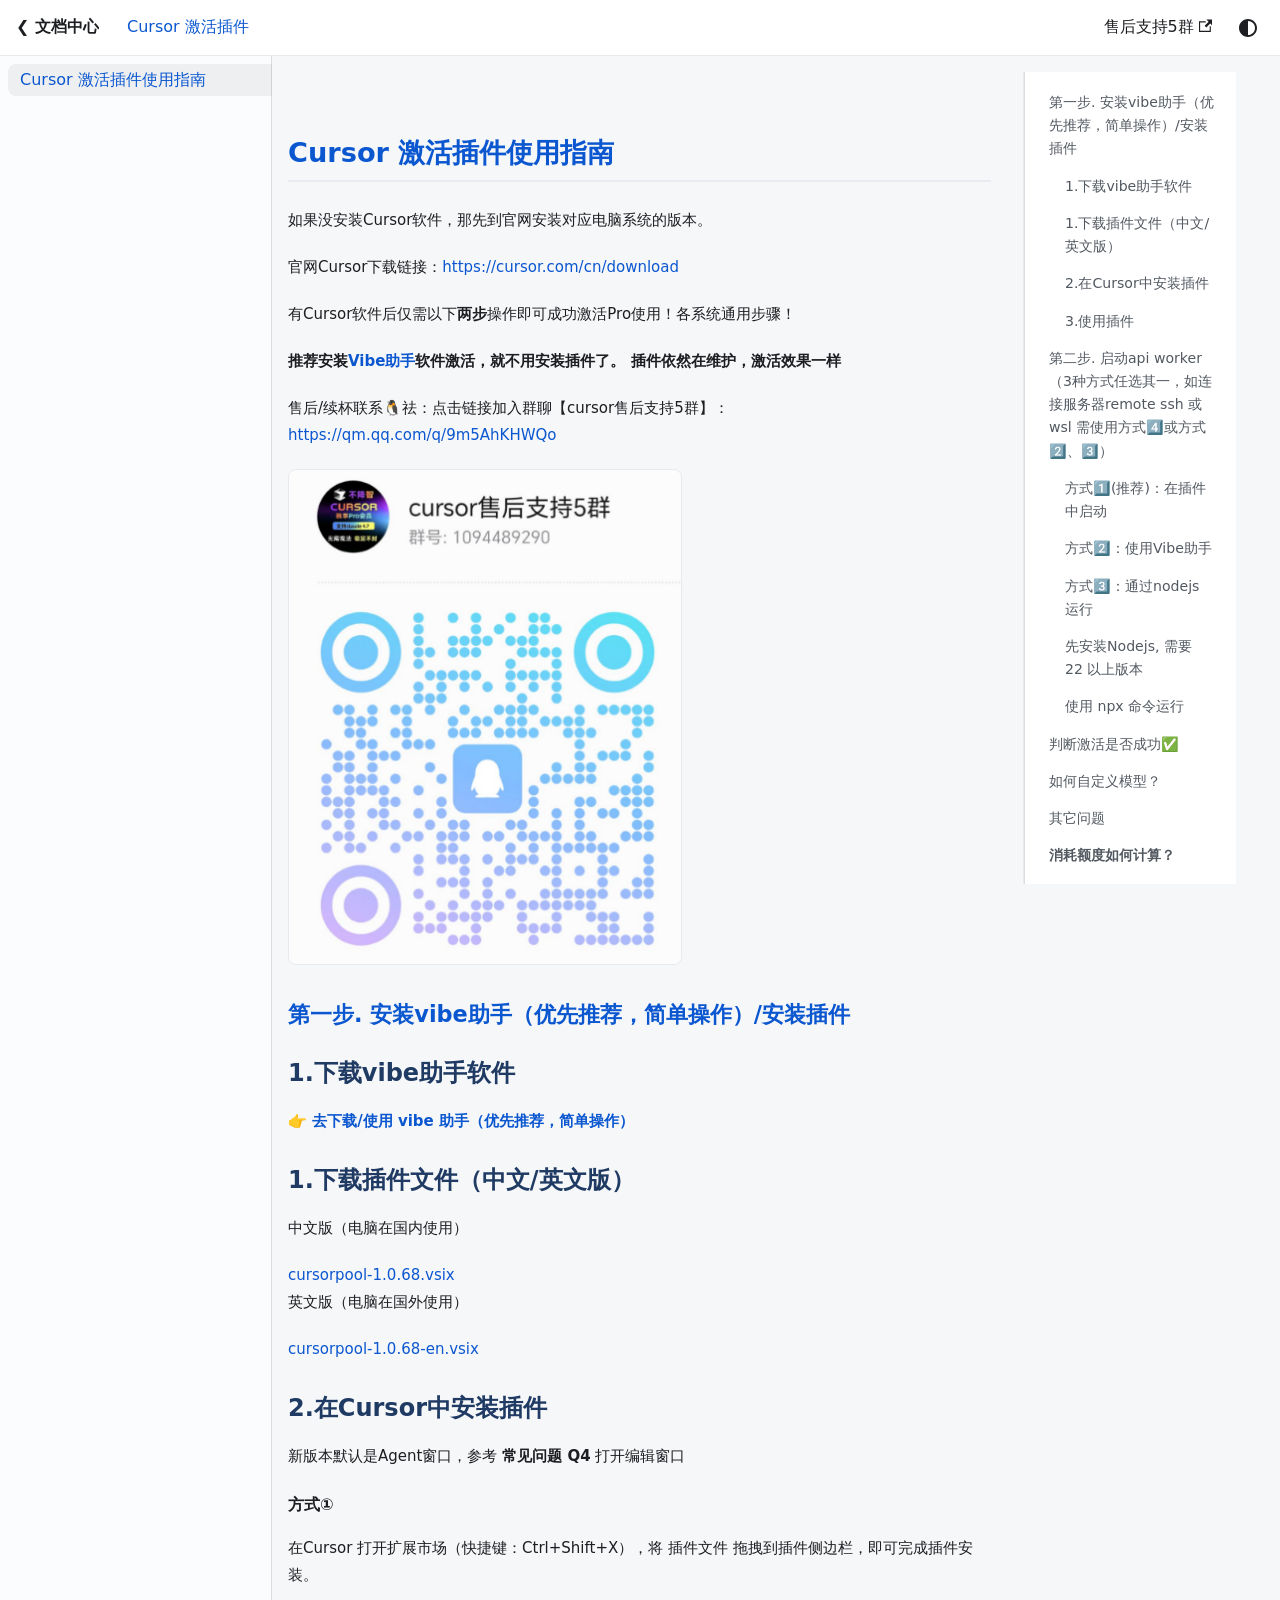
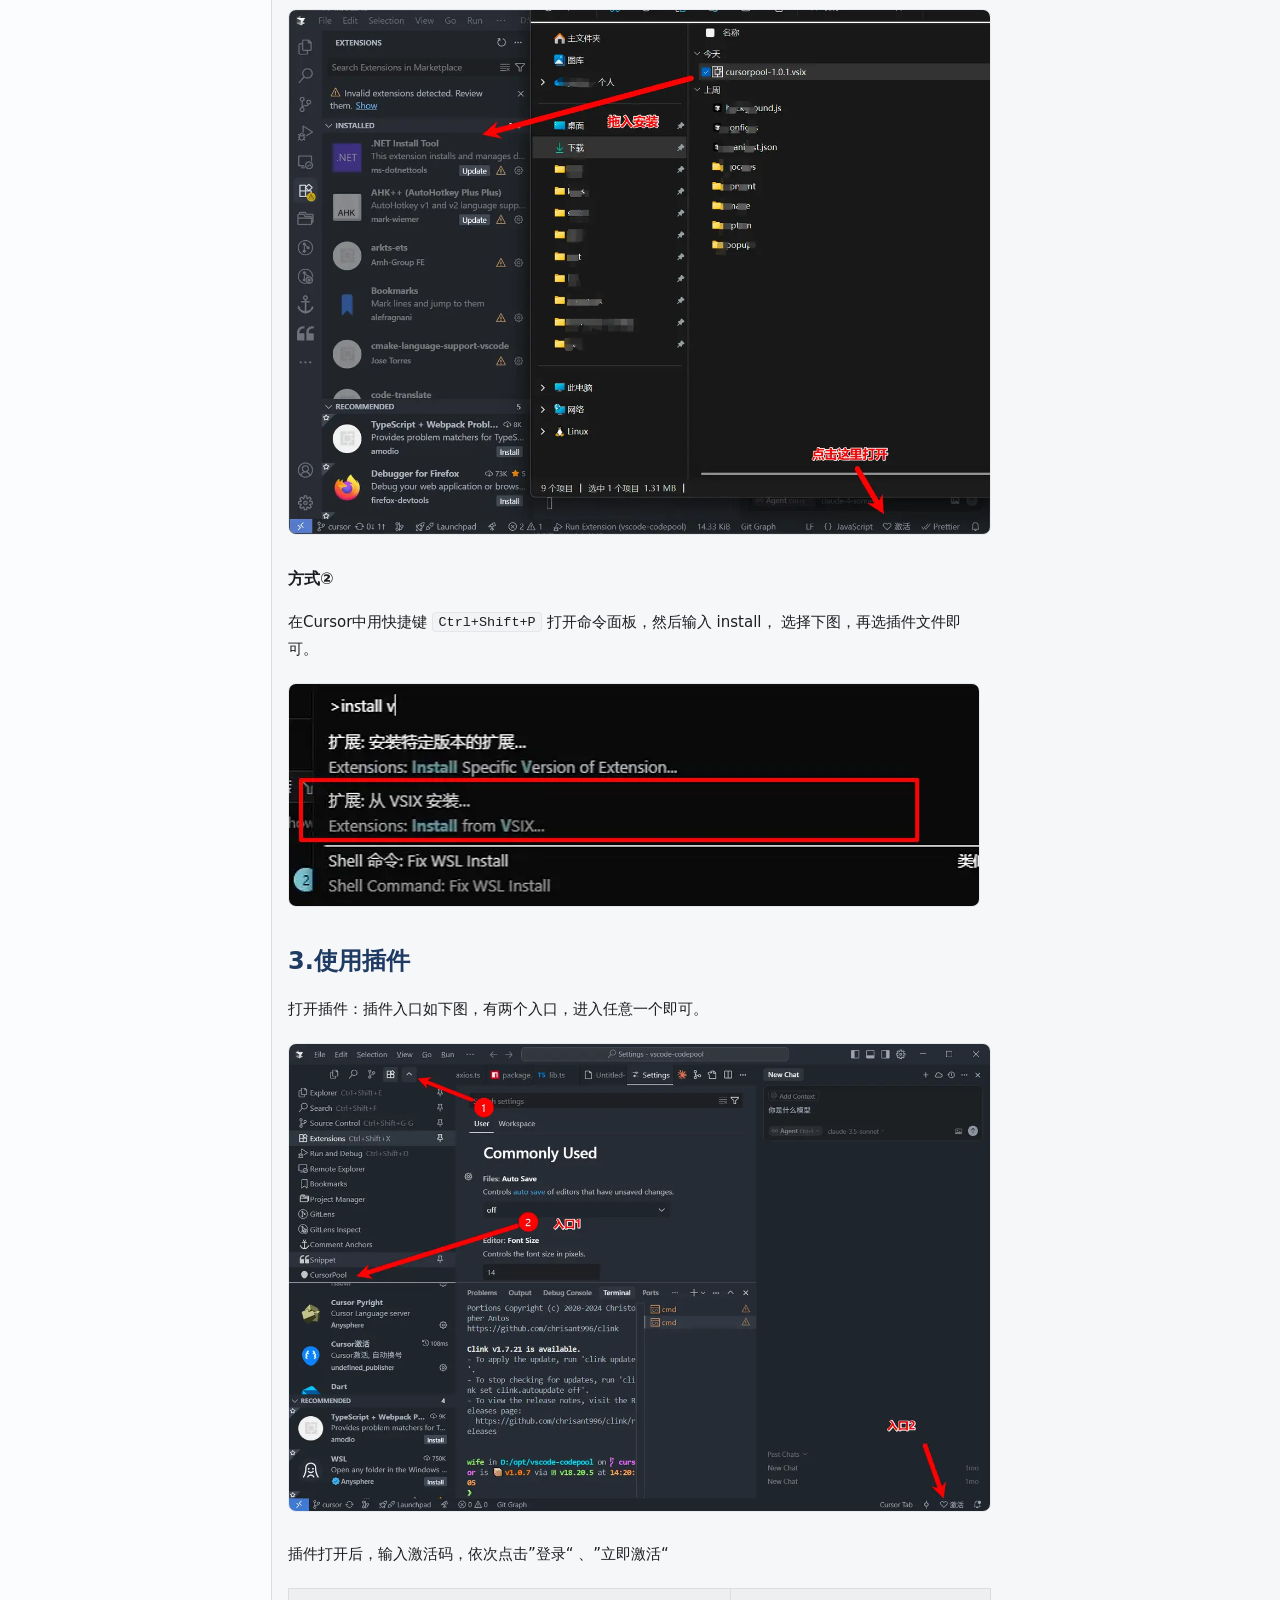
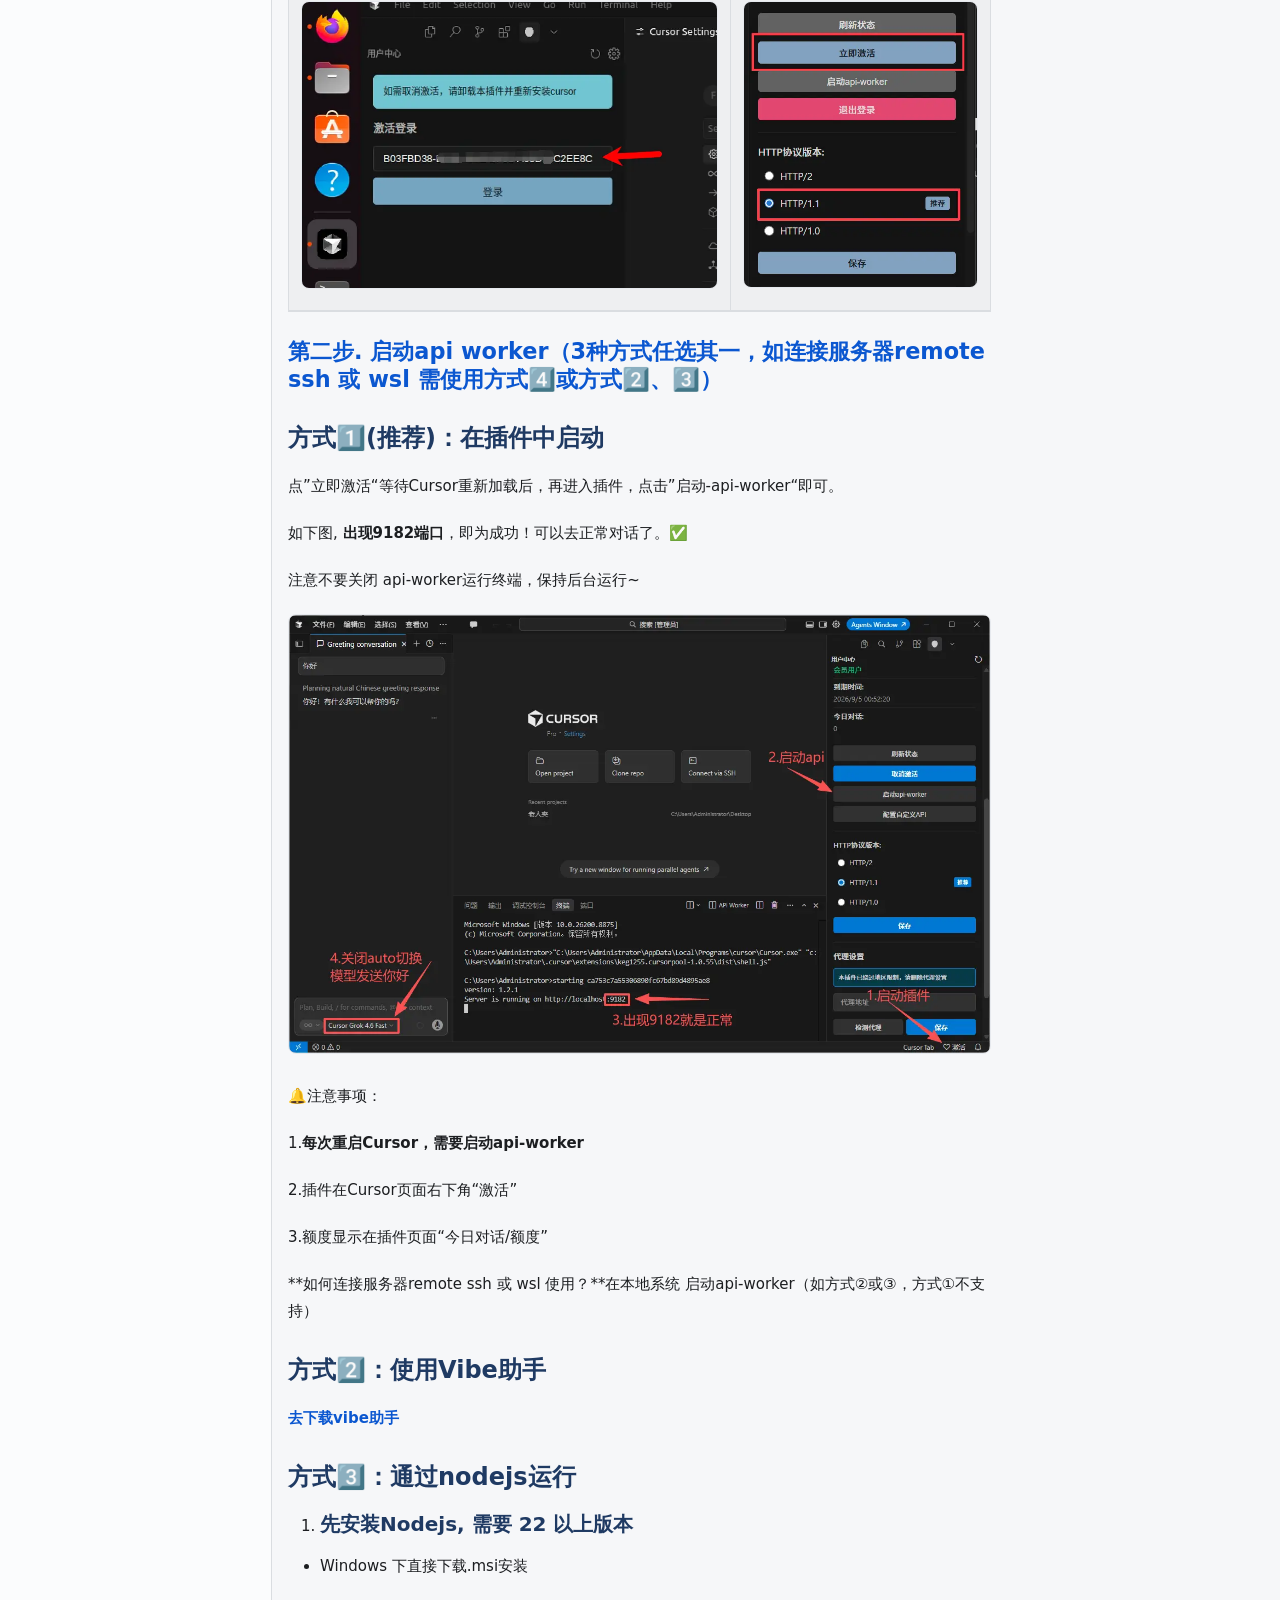
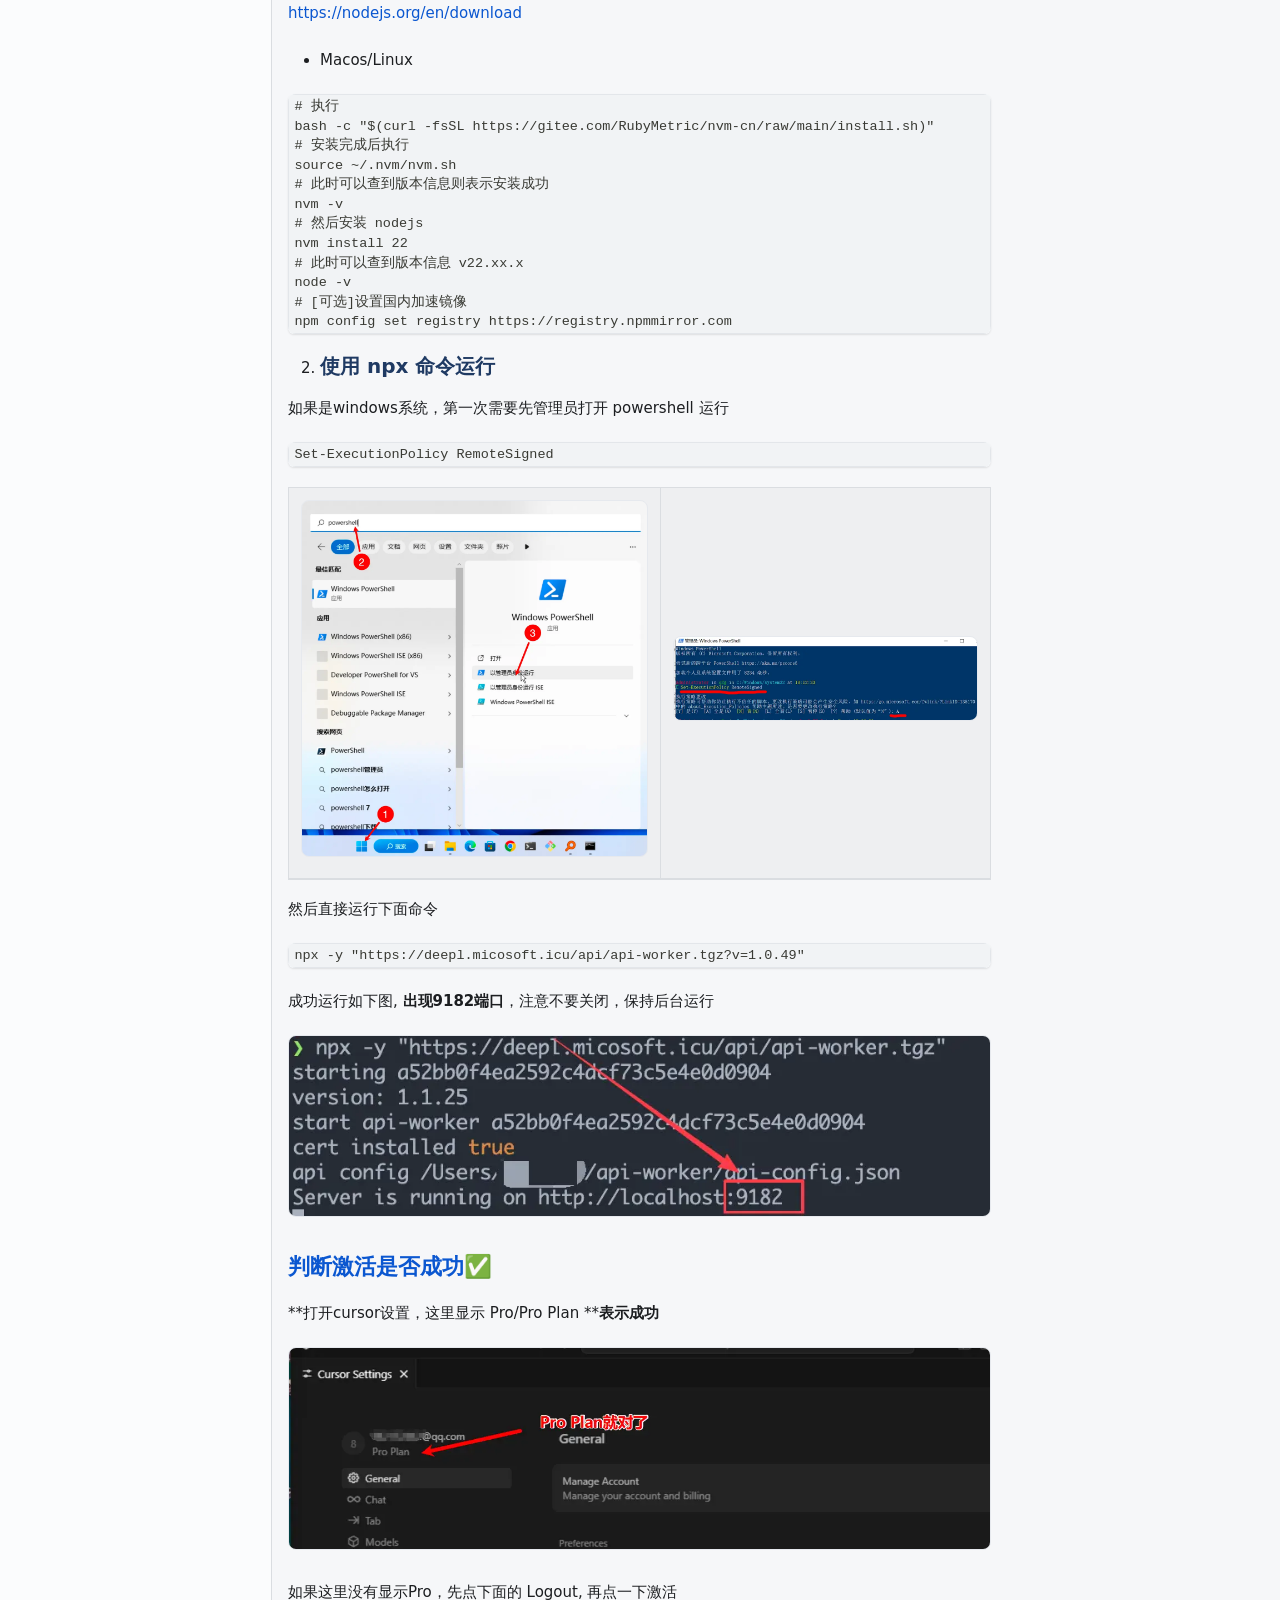
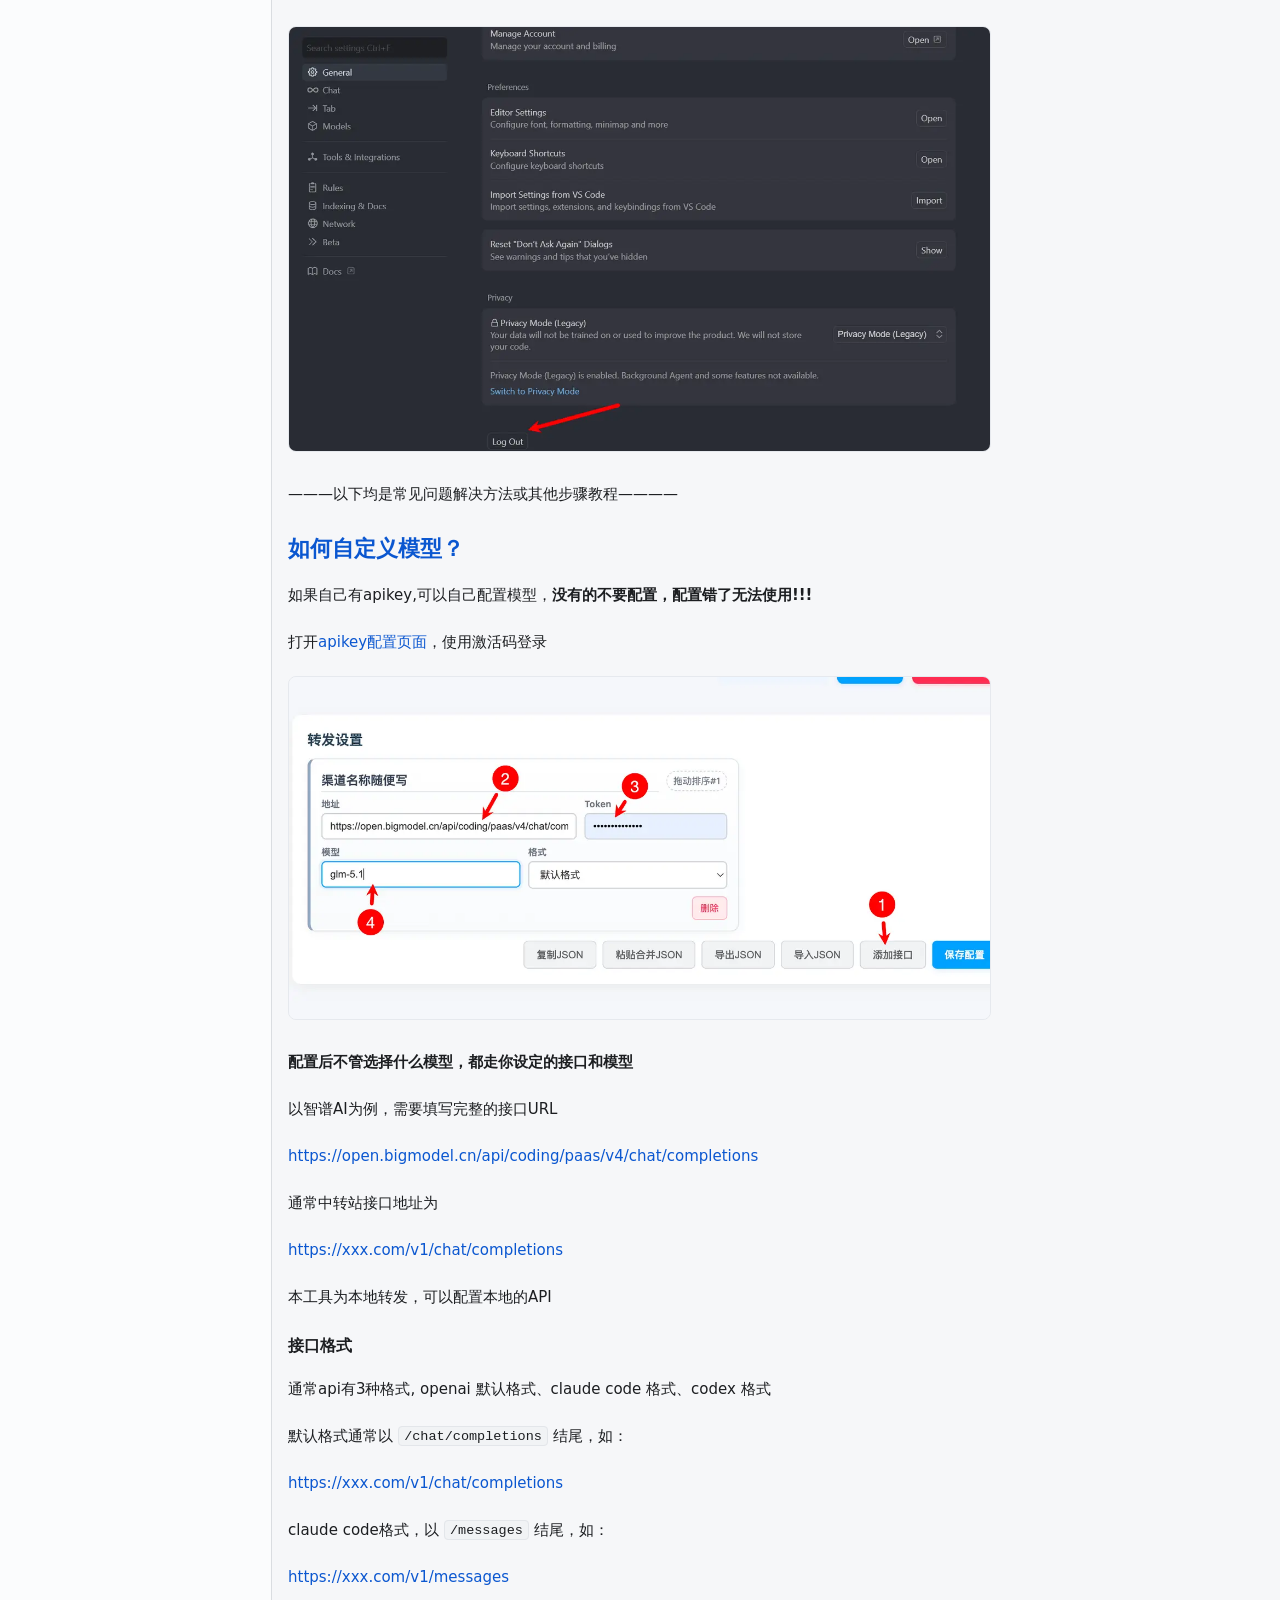
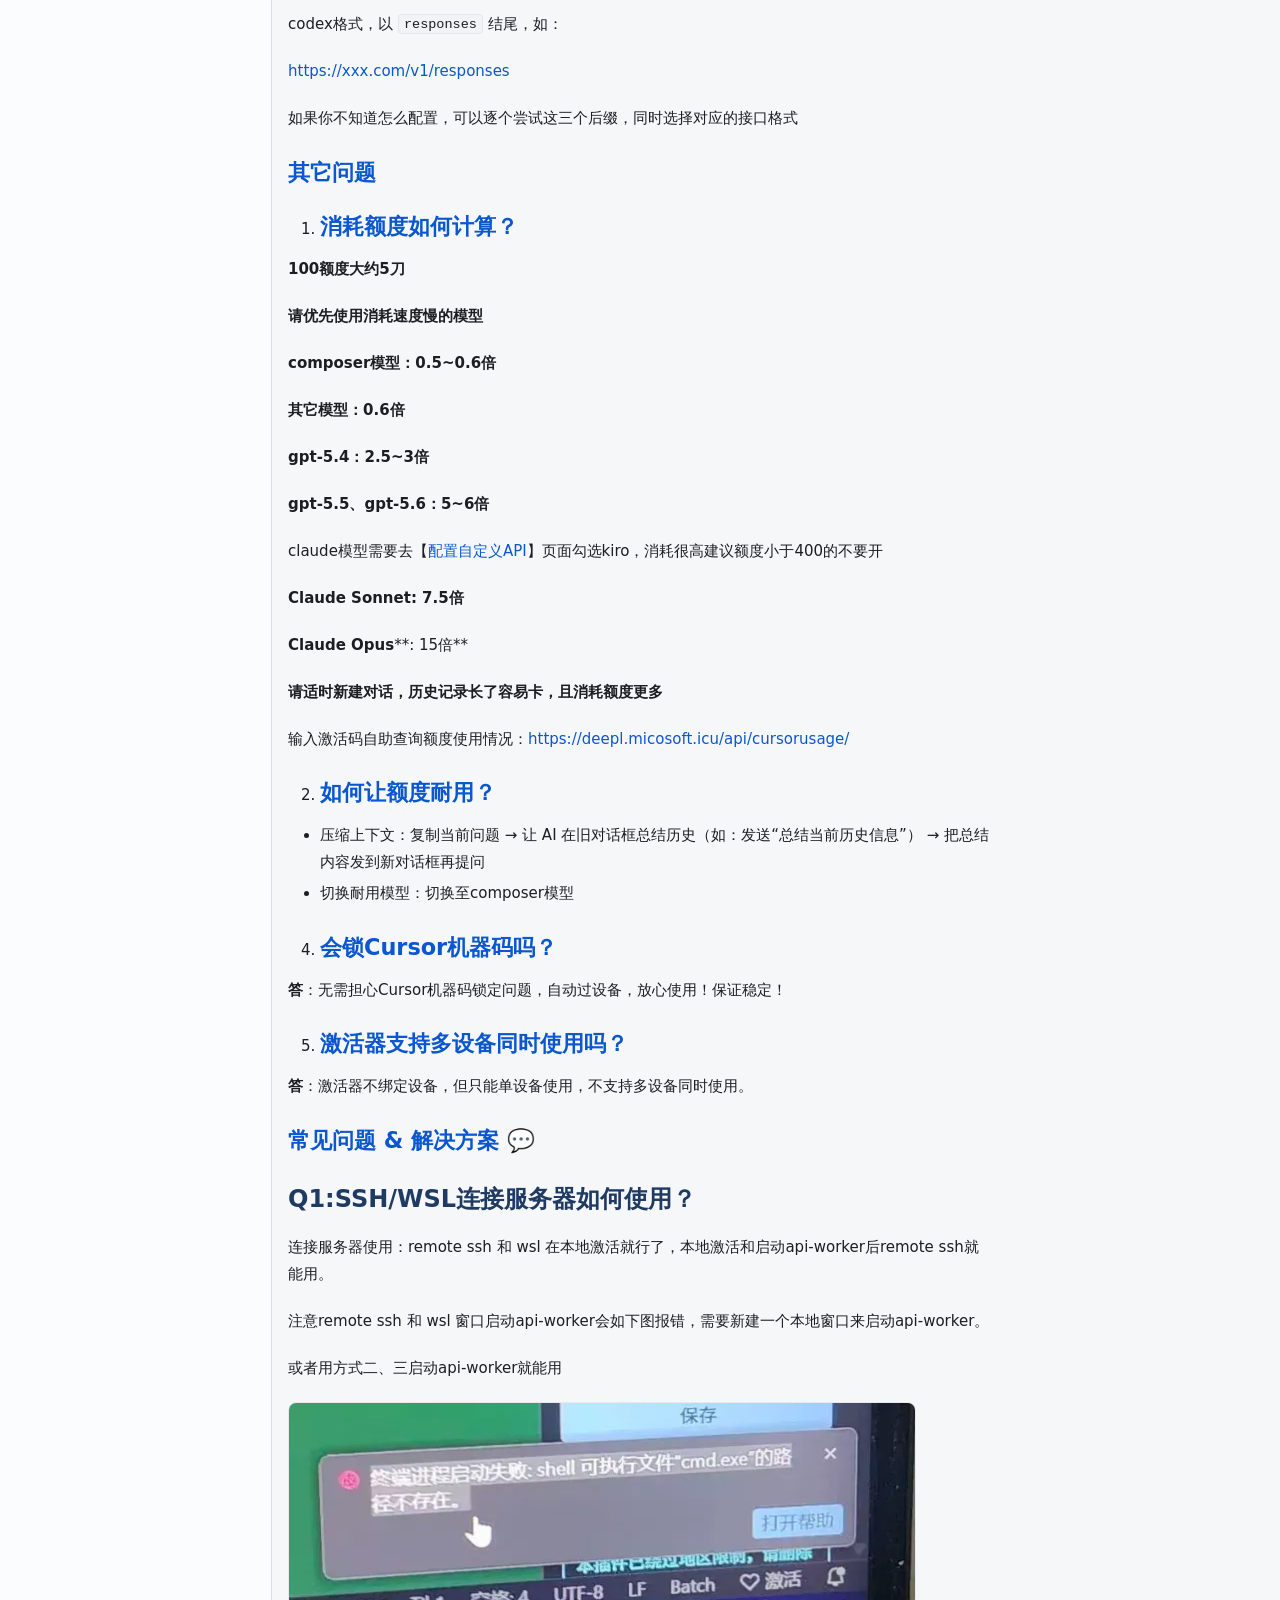
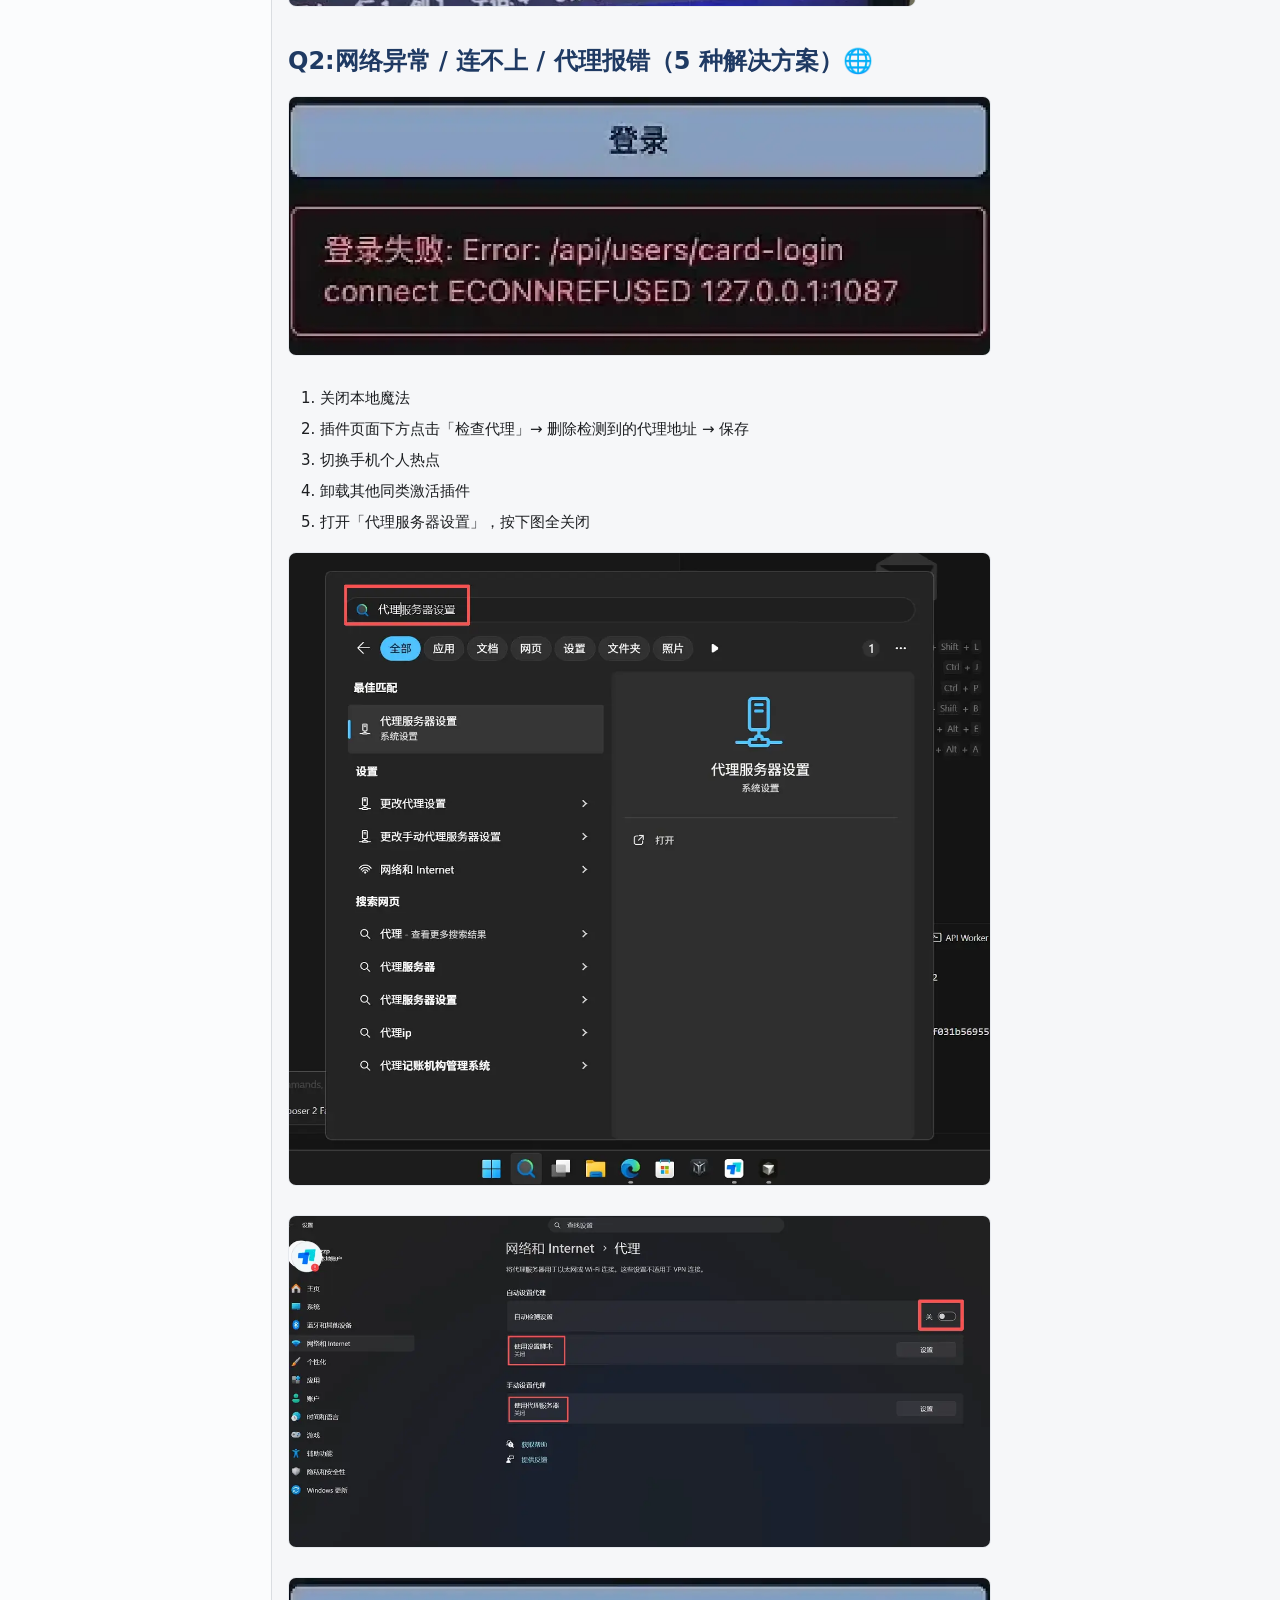
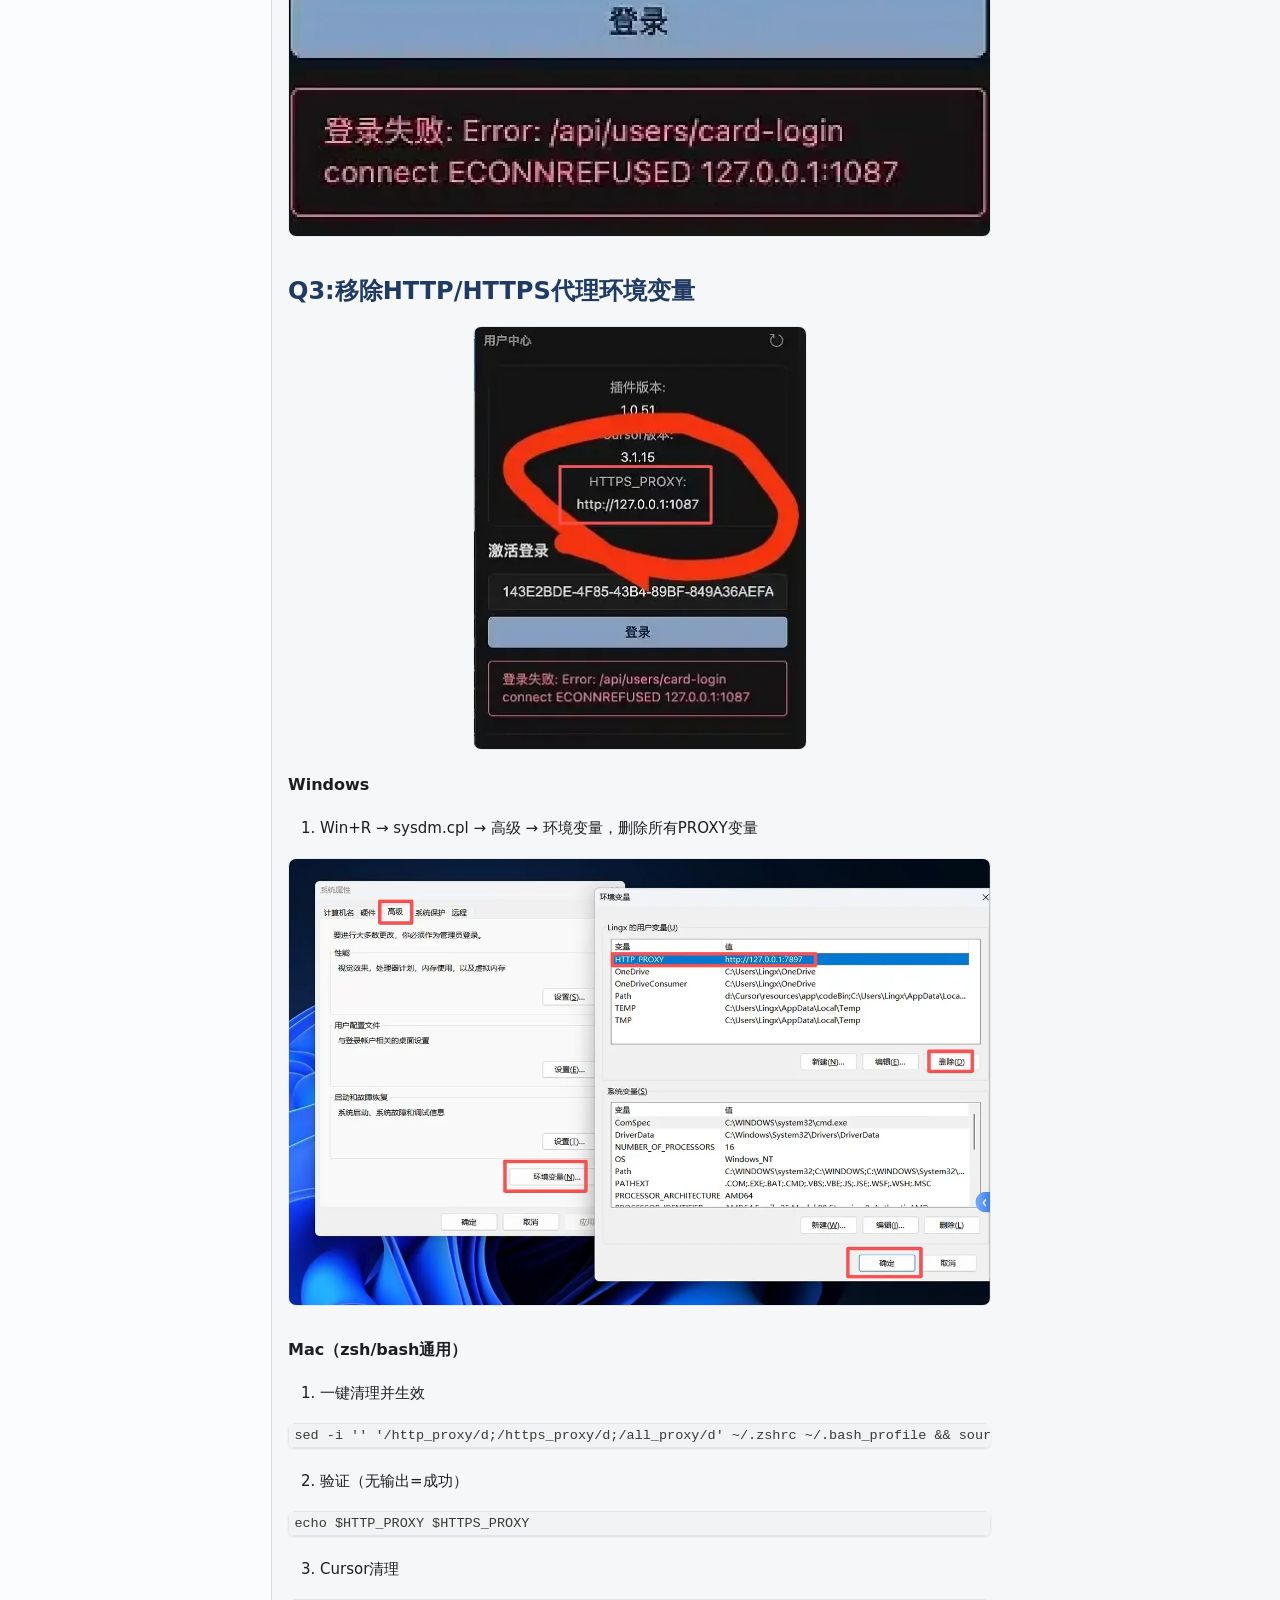
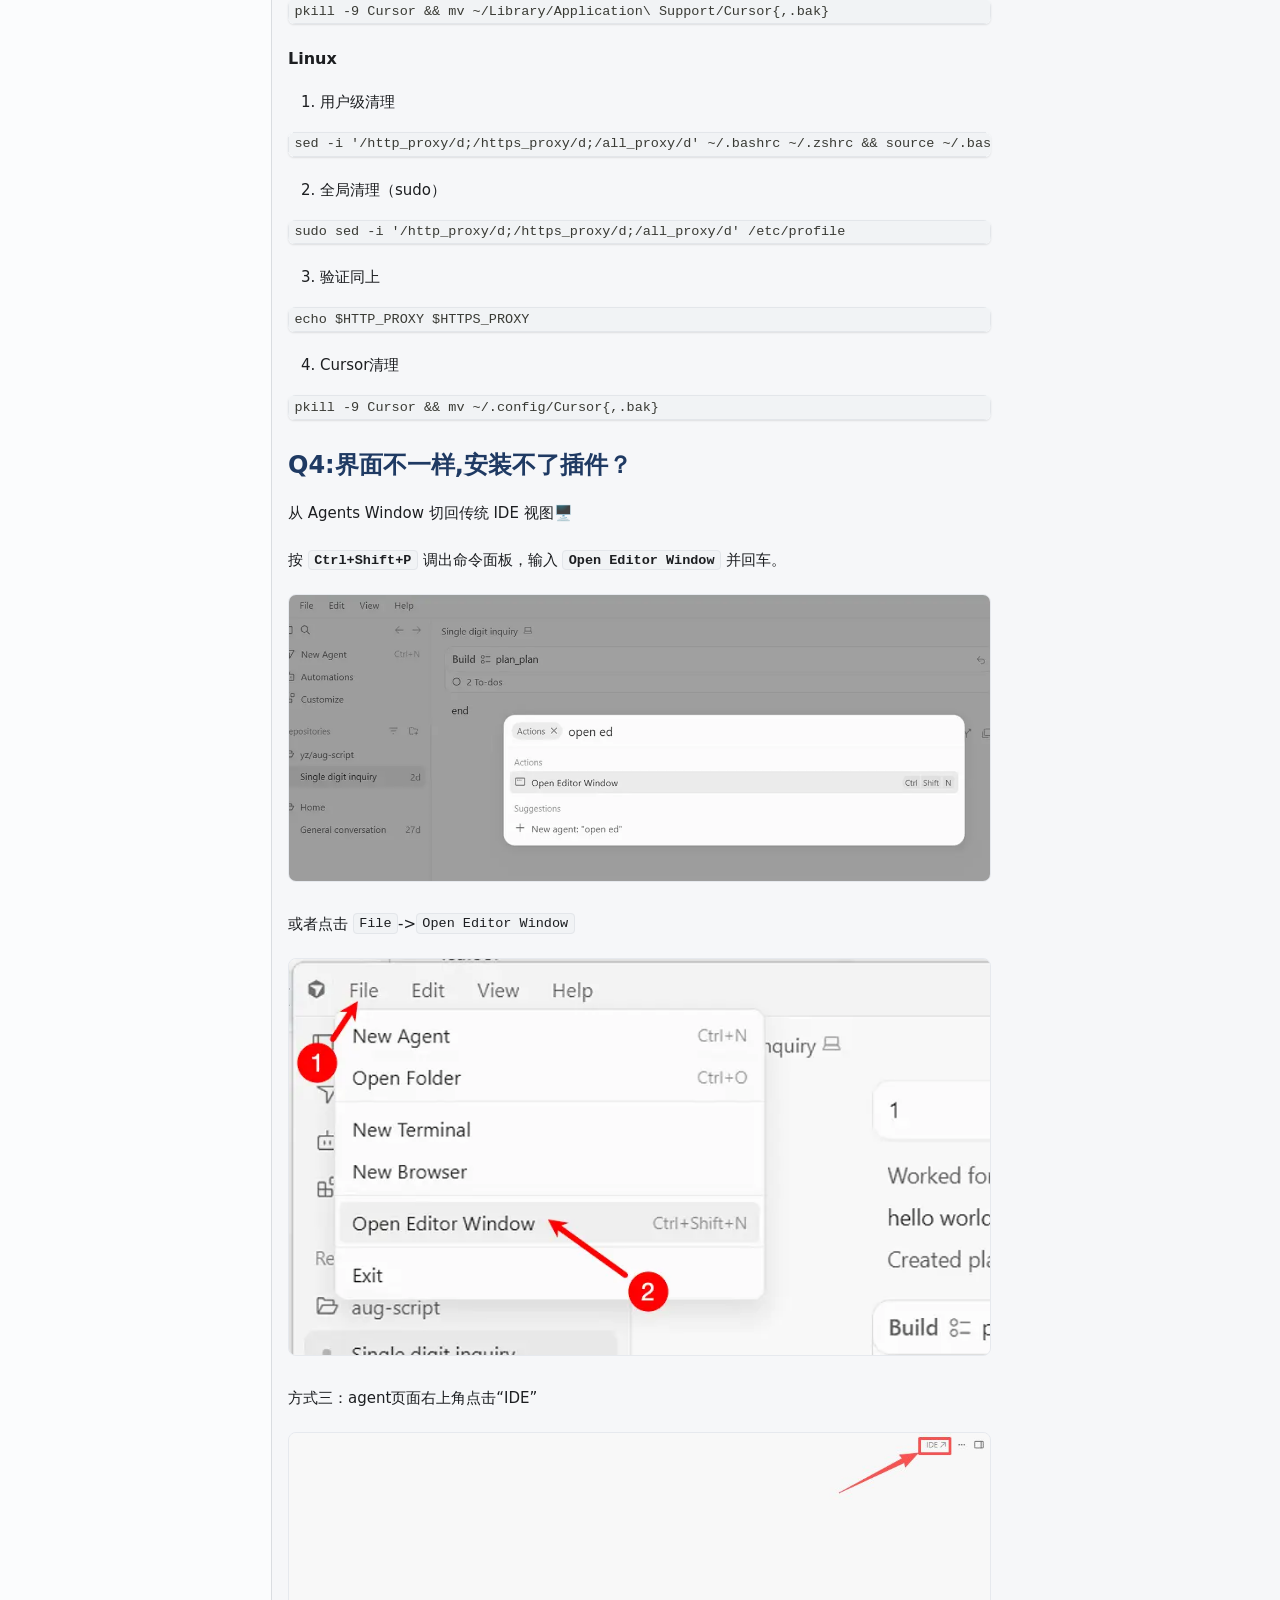
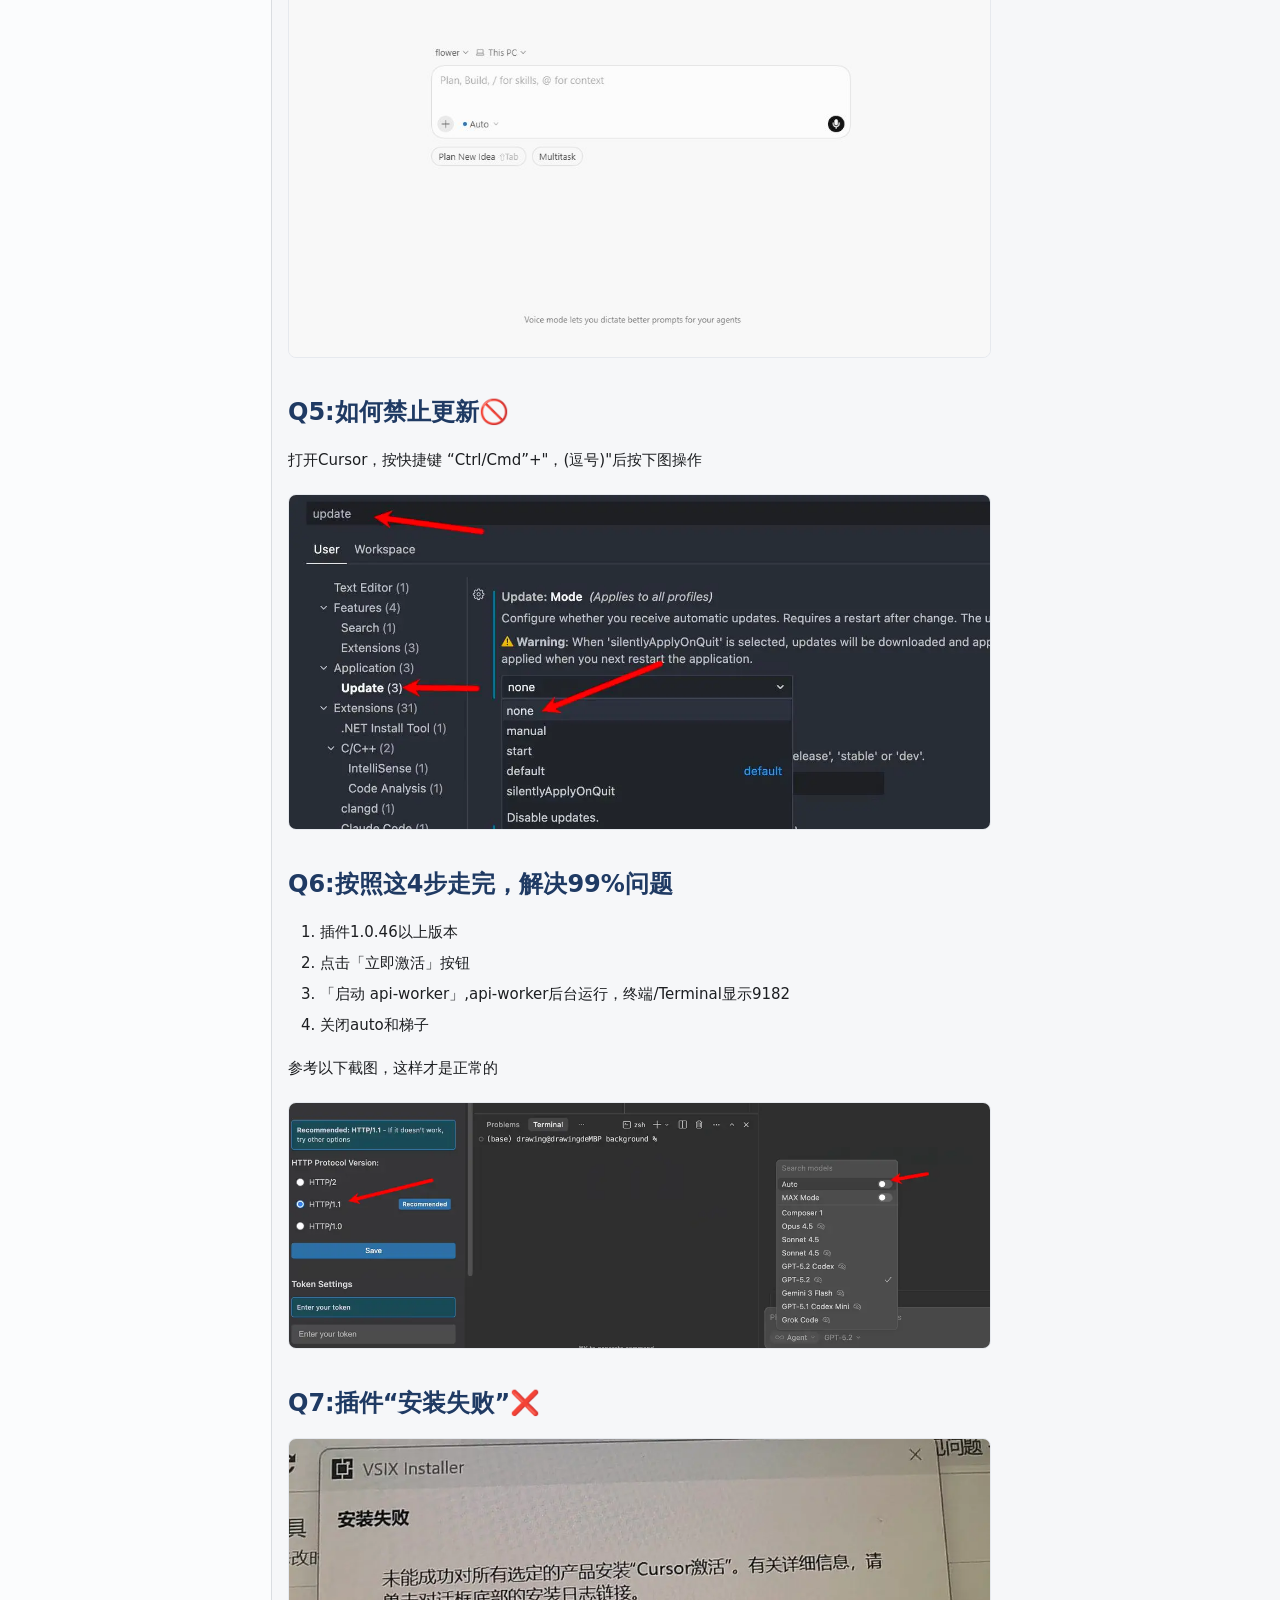
==== commit 52428060: "deploy: update site" ====
--- a/index.html
+++ b/index.html
@@ -4,7 +4,7 @@
 <meta charset="UTF-8">
 <meta name="generator" content="Docusaurus v3.10.2">
 <title data-rh="true">Cursor 激活插件使用指南 | Cursor 激活插件文档</title><meta data-rh="true" name="twitter:card" content="summary_large_image"><meta data-rh="true" property="og:url" content="https://USER.github.io/"><meta data-rh="true" property="og:locale" content="zh_CN"><meta data-rh="true" name="docusaurus_locale" content="zh-CN"><meta data-rh="true" name="docsearch:language" content="zh-CN"><meta data-rh="true" name="viewport" content="width=device-width,initial-scale=1"><meta data-rh="true" name="docusaurus_version" content="current"><meta data-rh="true" name="docusaurus_tag" content="docs-default-current"><meta data-rh="true" name="docsearch:version" content="current"><meta data-rh="true" name="docsearch:docusaurus_tag" content="docs-default-current"><meta data-rh="true" property="og:title" content="Cursor 激活插件使用指南 | Cursor 激活插件文档"><meta data-rh="true" name="description" content="安装、激活、常见问题一站式指南"><meta data-rh="true" property="og:description" content="安装、激活、常见问题一站式指南"><link data-rh="true" rel="icon" href="/img/favicon.ico"><link data-rh="true" rel="canonical" href="https://USER.github.io/"><link data-rh="true" rel="alternate" href="https://USER.github.io/" hreflang="zh-CN"><link data-rh="true" rel="alternate" href="https://USER.github.io/" hreflang="x-default"><script data-rh="true">function insertBanner(){var n=document.createElement("div");n.id="__docusaurus-base-url-issue-banner-container";n.innerHTML='\n<div id="__docusaurus-base-url-issue-banner" style="border: thick solid red; background-color: rgb(255, 230, 179); margin: 20px; padding: 20px; font-size: 20px;">\n   <p style="font-weight: bold; font-size: 30px;">Your Docusaurus site did not load properly.</p>\n   <p>A very common reason is a wrong site <a href="https://docusaurus.io/docs/docusaurus.config.js/#baseUrl" style="font-weight: bold;">baseUrl configuration</a>.</p>\n   <p>Current configured baseUrl = <span style="font-weight: bold; color: red;">/</span>  (default value)</p>\n   <p>We suggest trying baseUrl = <span id="__docusaurus-base-url-issue-banner-suggestion-container" style="font-weight: bold; color: green;"></span></p>\n</div>\n',document.body.prepend(n);var e=document.getElementById("__docusaurus-base-url-issue-banner-suggestion-container"),s=window.location.pathname,o="/"===s.substr(-1)?s:s+"/";e.textContent=o}document.addEventListener("DOMContentLoaded",function(){void 0===window.docusaurus&&insertBanner()})</script><script data-rh="true" type="application/ld+json">{"@context":"https://schema.org","@type":"BreadcrumbList","itemListElement":[{"@type":"ListItem","position":1,"name":"Cursor 激活插件使用指南","item":"https://USER.github.io/"}]}</script><style>#netlify-badge,[data-netlify-badge],a[href^="https://www.netlify.com"],a[href^="http://www.netlify.com"],.netlify-badge,[class*="netlify"][style*="fixed"],div[class*="netlify-badge"],footer a[href*="netlify.com"]{display:none!important;visibility:hidden!important;pointer-events:none!important}</style><link rel="stylesheet" href="/assets/css/styles.51789613.css">
-<script src="/assets/js/runtime~main.9208fed9.js" defer="defer"></script>
+<script src="/assets/js/runtime~main.c7e0b72b.js" defer="defer"></script>
 <script src="/assets/js/main.3613cbf4.js" defer="defer"></script>
 </head>
 <body>
@@ -19,7 +19,7 @@
 <p>售后/续杯联系🐧祛：点击链接加入群聊【cursor售后支持5群】：<a href="https://qm.qq.com/q/9m5AhKHWQo" target="_blank" rel="noopener noreferrer" class="">https://qm.qq.com/q/9m5AhKHWQo</a></p>
 <p><img decoding="async" loading="lazy" alt="cursor售后支持5群二维码" src="/assets/images/qq-group-qrcode-d5c222c78b806603bf2e9b8bed9d402b.png" width="394" height="497" class="img_ev3q"></p>
 <h2 class="anchor anchorTargetStickyNavbar_Vzrq" id="第一步-安装vibe助手优先推荐简单操作安装插件">第一步. 安装vibe助手（优先推荐，简单操作）/安装插件<a href="#第一步-安装vibe助手优先推荐简单操作安装插件" class="hash-link" aria-label="第一步. 安装vibe助手（优先推荐，简单操作）/安装插件的直接链接" title="第一步. 安装vibe助手（优先推荐，简单操作）/安装插件的直接链接" translate="no">​</a></h2>
-<p>1.下载vibe助手软件</p>
+<h3 class="anchor anchorTargetStickyNavbar_Vzrq" id="1下载vibe助手软件">1.下载vibe助手软件<a href="#1下载vibe助手软件" class="hash-link" aria-label="1.下载vibe助手软件的直接链接" title="1.下载vibe助手软件的直接链接" translate="no">​</a></h3>
 <p><strong><a href="https://docs.cloudpp.win/docs/vibe-assistant" target="_blank" rel="noopener noreferrer" class="">👉 去下载/使用 vibe 助手（优先推荐，简单操作）</a></strong></p>
 <h3 class="anchor anchorTargetStickyNavbar_Vzrq" id="1下载插件文件中文英文版">1.下载插件文件（中文/英文版）<a href="#1下载插件文件中文英文版" class="hash-link" aria-label="1.下载插件文件（中文/英文版）的直接链接" title="1.下载插件文件（中文/英文版）的直接链接" translate="no">​</a></h3>
 <p>中文版（电脑在国内使用）</p>
@@ -29,7 +29,7 @@
 <h3 class="anchor anchorTargetStickyNavbar_Vzrq" id="2在cursor中安装插件">2.在Cursor中安装插件<a href="#2在cursor中安装插件" class="hash-link" aria-label="2.在Cursor中安装插件的直接链接" title="2.在Cursor中安装插件的直接链接" translate="no">​</a></h3>
 <p>新版本默认是Agent窗口，参考 <strong>常见问题 Q4</strong> 打开编辑窗口</p>
 <h4 class="anchor anchorTargetStickyNavbar_Vzrq" id="方式">方式①<a href="#方式" class="hash-link" aria-label="方式①的直接链接" title="方式①的直接链接" translate="no">​</a></h4>
-<p>在Cursor 打开扩展市场（快捷键：Ctrl+Shift+X），将 插件文件 拖拽到插件侧边栏，即可完成插件安装。</p>
+<p>在Cursor 打开扩展市场（快捷键  ：Ctrl+Shift+X），将 插件文件 拖拽到插件侧边栏，即可完成插件安装。</p>
 <p><img decoding="async" loading="lazy" alt="image.png" src="/assets/images/4e69a64f3afeb438d93bd8aa799d3165-36ee277d7f847b8df33a2616ebb1ed99.webp" width="1280" height="958" class="img_ev3q"></p>
 <h4 class="anchor anchorTargetStickyNavbar_Vzrq" id="方式-1">方式②<a href="#方式-1" class="hash-link" aria-label="方式②的直接链接" title="方式②的直接链接" translate="no">​</a></h4>
 <p>在Cursor中用快捷键 <code>Ctrl+Shift+P</code> 打开命令面板，然后输入 install， 选择下图，再选插件文件即可。</p>
@@ -397,6 +397,6 @@
 <div class="language-bash codeBlockContainer_Ckt0 theme-code-block" style="--prism-color:#393A34;--prism-background-color:#f6f8fa"><div class="codeBlockContent_QJqH"><pre tabindex="0" class="prism-code language-bash codeBlock_bY9V thin-scrollbar" style="color:#393A34;background-color:#f6f8fa"><code class="codeBlockLines_e6Vv"><div class="token-line" style="color:#393A34"><span class="token plain">cmd /c rd /s /q %APPDATA%\Cursor</span><br></div></code></pre></div></div>
 <h3 class="anchor anchorTargetStickyNavbar_Vzrq" id="macos">MacOS<a href="#macos" class="hash-link" aria-label="MacOS的直接链接" title="MacOS的直接链接" translate="no">​</a></h3>
 <p>删除这个目录 <code>~/Library/Application Support/Cursor</code></p>
-<div class="language-bash codeBlockContainer_Ckt0 theme-code-block" style="--prism-color:#393A34;--prism-background-color:#f6f8fa"><div class="codeBlockContent_QJqH"><pre tabindex="0" class="prism-code language-bash codeBlock_bY9V thin-scrollbar" style="color:#393A34;background-color:#f6f8fa"><code class="codeBlockLines_e6Vv"><div class="token-line" style="color:#393A34"><span class="token plain">rm -rf ~/Library/Application Support/Cursor</span><br></div></code></pre></div></div></div></article><nav class="docusaurus-mt-lg pagination-nav" aria-label="文件选项卡"></nav></div></div><div class="col col--3"><div class="tableOfContents_bqdL thin-scrollbar theme-doc-toc-desktop"><ul class="table-of-contents table-of-contents__left-border"><li><a href="#第一步-安装vibe助手优先推荐简单操作安装插件" class="table-of-contents__link toc-highlight">第一步. 安装vibe助手（优先推荐，简单操作）/安装插件</a><ul><li><a href="#1下载插件文件中文英文版" class="table-of-contents__link toc-highlight">1.下载插件文件（中文/英文版）</a></li><li><a href="#2在cursor中安装插件" class="table-of-contents__link toc-highlight">2.在Cursor中安装插件</a></li><li><a href="#3使用插件" class="table-of-contents__link toc-highlight">3.使用插件</a></li></ul></li><li><a href="#第二步-启动api-worker3种方式任选其一如连接服务器remote-ssh-或-wsl-需使用方式4️⃣或方式2️⃣3️⃣" class="table-of-contents__link toc-highlight">第二步. 启动api worker（3种方式任选其一，如连接服务器remote ssh 或 wsl 需使用方式4️⃣或方式2️⃣、3️⃣）</a><ul><li><a href="#方式1️⃣推荐在插件中启动" class="table-of-contents__link toc-highlight">方式1️⃣(推荐)：在插件中启动</a></li><li><a href="#方式2️⃣使用vibe助手" class="table-of-contents__link toc-highlight">方式2️⃣：使用Vibe助手</a></li><li><a href="#方式3️⃣通过nodejs运行" class="table-of-contents__link toc-highlight">方式3️⃣：通过nodejs运行</a></li><li><a href="#先安装nodejs-需要-22-以上版本" class="table-of-contents__link toc-highlight">先安装Nodejs, 需要 22 以上版本</a></li><li><a href="#使用-npx-命令运行" class="table-of-contents__link toc-highlight">使用 npx 命令运行</a></li></ul></li><li><a href="#判断激活是否成功" class="table-of-contents__link toc-highlight">判断激活是否成功✅</a></li><li><a href="#如何自定义模型" class="table-of-contents__link toc-highlight">如何自定义模型？</a></li><li><a href="#其它问题" class="table-of-contents__link toc-highlight">其它问题</a></li><li><a href="#消耗额度如何计算" class="table-of-contents__link toc-highlight"><strong>消耗额度如何计算？</strong></a></li><li><a href="#如何让额度耐用" class="table-of-contents__link toc-highlight"><strong>如何让额度耐用？</strong></a></li><li><a href="#会锁cursor机器码吗" class="table-of-contents__link toc-highlight"><strong>会锁Cursor机器码吗？</strong></a></li><li><a href="#激活器支持多设备同时使用吗" class="table-of-contents__link toc-highlight"><strong>激活器支持多设备同时使用吗？</strong></a></li><li><a href="#常见问题--解决方案-" class="table-of-contents__link toc-highlight">常见问题 &amp; 解决方案 💬</a><ul><li><a href="#q1wsl连接服务器如何使用" class="table-of-contents__link toc-highlight">Q1/WSL连接服务器如何使用？</a></li><li><a href="#q2网络异常--连不上--代理报错5-种解决方案" class="table-of-contents__link toc-highlight"><strong>Q2:网络异常 / 连不上 / 代理报错（5 种解决方案）🌐</strong></a></li><li><a href="#q3移除httphttps代理环境变量" class="table-of-contents__link toc-highlight">Q3:移除HTTP/HTTPS代理环境变量</a></li><li><a href="#q4界面不一样安装不了插件" class="table-of-contents__link toc-highlight">Q4:界面不一样,安装不了插件？</a></li><li><a href="#q5如何禁止更新" class="table-of-contents__link toc-highlight">Q5:如何禁止更新🚫</a></li><li><a href="#q6按照这4步走完解决99问题" class="table-of-contents__link toc-highlight">Q6:按照这4步走完，解决99%问题</a></li><li><a href="#q7插件安装失败" class="table-of-contents__link toc-highlight">Q7:插件“安装失败”❌</a></li><li><a href="#q89182端口被占用api-worker报错is-port-9182-use" class="table-of-contents__link toc-highlight">Q8:9182端口被占用（api-worker报错Is port 9182 use）</a></li><li><a href="#q9卡住一直-planning-next-moves" class="table-of-contents__link toc-highlight">Q9:卡住一直 Planning next moves</a></li><li><a href="#q10codeexpectederror-无法写入用户设置" class="table-of-contents__link toc-highlight">Q10:CodeExpectedError: 无法写入用户设置</a></li><li><a href="#q11文件夹权限不足-激活失败-erron-enoent-no-such-file-or-directory-chmoddworkbenchdesktopmainjsbak" class="table-of-contents__link toc-highlight">Q11:文件夹权限不足-激活失败 Erron ENOENT: no such file or directory, chmod&#39;d:\..........\workbench.desktop.main.js.bak</a></li><li><a href="#q12-read-properties-of-undefined-reading-0" class="table-of-contents__link toc-highlight">Q12 read properties of undefined (reading &#39;0&#39;)</a></li><li><a href="#q13提示fail-to-fetch" class="table-of-contents__link toc-highlight">Q13:提示Fail to fetch</a></li><li><a href="#q14补全无法使用" class="table-of-contents__link toc-highlight">Q14补全无法使用</a></li><li><a href="#q15-request-has-been-blocked-as-our-system-has-detected-suspicious-activity" class="table-of-contents__link toc-highlight">Q15 request has been blocked as our system has detected suspicious activity</a></li><li><a href="#q16-failed-or-vpn-网络问题" class="table-of-contents__link toc-highlight">Q16 failed ..........or VPN 网络问题</a></li><li><a href="#q17如何设置成vscode界面" class="table-of-contents__link toc-highlight">Q17:如何设置成vscode界面</a></li><li><a href="#q18-fatal-error-error-could-not-register-service-worker" class="table-of-contents__link toc-highlight">Q18 fatal error: Error: Could not register service worker</a></li><li><a href="#q19如何汉化-cursor" class="table-of-contents__link toc-highlight">Q19:如何汉化 Cursor？🌏</a></li><li><a href="#q20经常显示继续下一步导致不能一次性解决问题" class="table-of-contents__link toc-highlight">Q20经常显示“继续下一步”导致不能一次性解决问题</a></li><li><a href="#q21如何使用插件" class="table-of-contents__link toc-highlight">Q21:如何使用插件？✅</a></li><li><a href="#q22如何激活新激活码" class="table-of-contents__link toc-highlight">Q22:如何激活新激活码？🔑</a></li><li><a href="#q23如何卸载插件" class="table-of-contents__link toc-highlight">Q23:如何卸载插件？🗑</a></li><li><a href="#q24-linux下cursor黑屏白屏乱码等疑难杂症" class="table-of-contents__link toc-highlight">Q24: Linux下Cursor黑屏、白屏乱码等疑难杂症</a></li><li><a href="#q25终端日志报500如何启用备用模型" class="table-of-contents__link toc-highlight">Q25:终端日志报500如何启用备用模型？</a></li></ul></li><li><a href="#linux-安装教程" class="table-of-contents__link toc-highlight">Linux 安装教程</a></li><li><a href="#疑难杂症可以彻底卸载清理cursor" class="table-of-contents__link toc-highlight">疑难杂症可以彻底卸载清理Cursor</a><ul><li><a href="#windows-1" class="table-of-contents__link toc-highlight">Windows</a></li><li><a href="#macos" class="table-of-contents__link toc-highlight">MacOS</a></li></ul></li></ul></div></div></div></div></main></div></div></div><footer class="theme-layout-footer footer"><div class="container container-fluid"><div class="footer__bottom text--center"><div class="footer__copyright">Copyright © 2026 Cursor 激活插件文档 · 基于 Docusaurus 构建</div></div></div></footer></div>
+<div class="language-bash codeBlockContainer_Ckt0 theme-code-block" style="--prism-color:#393A34;--prism-background-color:#f6f8fa"><div class="codeBlockContent_QJqH"><pre tabindex="0" class="prism-code language-bash codeBlock_bY9V thin-scrollbar" style="color:#393A34;background-color:#f6f8fa"><code class="codeBlockLines_e6Vv"><div class="token-line" style="color:#393A34"><span class="token plain">rm -rf ~/Library/Application Support/Cursor</span><br></div></code></pre></div></div></div></article><nav class="docusaurus-mt-lg pagination-nav" aria-label="文件选项卡"></nav></div></div><div class="col col--3"><div class="tableOfContents_bqdL thin-scrollbar theme-doc-toc-desktop"><ul class="table-of-contents table-of-contents__left-border"><li><a href="#第一步-安装vibe助手优先推荐简单操作安装插件" class="table-of-contents__link toc-highlight">第一步. 安装vibe助手（优先推荐，简单操作）/安装插件</a><ul><li><a href="#1下载vibe助手软件" class="table-of-contents__link toc-highlight">1.下载vibe助手软件</a></li><li><a href="#1下载插件文件中文英文版" class="table-of-contents__link toc-highlight">1.下载插件文件（中文/英文版）</a></li><li><a href="#2在cursor中安装插件" class="table-of-contents__link toc-highlight">2.在Cursor中安装插件</a></li><li><a href="#3使用插件" class="table-of-contents__link toc-highlight">3.使用插件</a></li></ul></li><li><a href="#第二步-启动api-worker3种方式任选其一如连接服务器remote-ssh-或-wsl-需使用方式4️⃣或方式2️⃣3️⃣" class="table-of-contents__link toc-highlight">第二步. 启动api worker（3种方式任选其一，如连接服务器remote ssh 或 wsl 需使用方式4️⃣或方式2️⃣、3️⃣）</a><ul><li><a href="#方式1️⃣推荐在插件中启动" class="table-of-contents__link toc-highlight">方式1️⃣(推荐)：在插件中启动</a></li><li><a href="#方式2️⃣使用vibe助手" class="table-of-contents__link toc-highlight">方式2️⃣：使用Vibe助手</a></li><li><a href="#方式3️⃣通过nodejs运行" class="table-of-contents__link toc-highlight">方式3️⃣：通过nodejs运行</a></li><li><a href="#先安装nodejs-需要-22-以上版本" class="table-of-contents__link toc-highlight">先安装Nodejs, 需要 22 以上版本</a></li><li><a href="#使用-npx-命令运行" class="table-of-contents__link toc-highlight">使用 npx 命令运行</a></li></ul></li><li><a href="#判断激活是否成功" class="table-of-contents__link toc-highlight">判断激活是否成功✅</a></li><li><a href="#如何自定义模型" class="table-of-contents__link toc-highlight">如何自定义模型？</a></li><li><a href="#其它问题" class="table-of-contents__link toc-highlight">其它问题</a></li><li><a href="#消耗额度如何计算" class="table-of-contents__link toc-highlight"><strong>消耗额度如何计算？</strong></a></li><li><a href="#如何让额度耐用" class="table-of-contents__link toc-highlight"><strong>如何让额度耐用？</strong></a></li><li><a href="#会锁cursor机器码吗" class="table-of-contents__link toc-highlight"><strong>会锁Cursor机器码吗？</strong></a></li><li><a href="#激活器支持多设备同时使用吗" class="table-of-contents__link toc-highlight"><strong>激活器支持多设备同时使用吗？</strong></a></li><li><a href="#常见问题--解决方案-" class="table-of-contents__link toc-highlight">常见问题 &amp; 解决方案 💬</a><ul><li><a href="#q1wsl连接服务器如何使用" class="table-of-contents__link toc-highlight">Q1/WSL连接服务器如何使用？</a></li><li><a href="#q2网络异常--连不上--代理报错5-种解决方案" class="table-of-contents__link toc-highlight"><strong>Q2:网络异常 / 连不上 / 代理报错（5 种解决方案）🌐</strong></a></li><li><a href="#q3移除httphttps代理环境变量" class="table-of-contents__link toc-highlight">Q3:移除HTTP/HTTPS代理环境变量</a></li><li><a href="#q4界面不一样安装不了插件" class="table-of-contents__link toc-highlight">Q4:界面不一样,安装不了插件？</a></li><li><a href="#q5如何禁止更新" class="table-of-contents__link toc-highlight">Q5:如何禁止 更新🚫</a></li><li><a href="#q6按照这4步走完解决99问题" class="table-of-contents__link toc-highlight">Q6:按照这4步走完，解决99%问题</a></li><li><a href="#q7插件安装失败" class="table-of-contents__link toc-highlight">Q7:插件“安装失败”❌</a></li><li><a href="#q89182端口被占用api-worker报错is-port-9182-use" class="table-of-contents__link toc-highlight">Q8:9182端口被占用（api-worker报错Is port 9182 use）</a></li><li><a href="#q9卡住一直-planning-next-moves" class="table-of-contents__link toc-highlight">Q9:卡住一直 Planning next moves</a></li><li><a href="#q10codeexpectederror-无法写入用户设置" class="table-of-contents__link toc-highlight">Q10:CodeExpectedError: 无法写入用户设置</a></li><li><a href="#q11文件夹权限不足-激活失败-erron-enoent-no-such-file-or-directory-chmoddworkbenchdesktopmainjsbak" class="table-of-contents__link toc-highlight">Q11:文件夹权限不足-激活失败 Erron ENOENT: no such file or directory, chmod&#39;d:\..........\workbench.desktop.main.js.bak</a></li><li><a href="#q12-read-properties-of-undefined-reading-0" class="table-of-contents__link toc-highlight">Q12 read properties of undefined (reading &#39;0&#39;)</a></li><li><a href="#q13提示fail-to-fetch" class="table-of-contents__link toc-highlight">Q13:提示Fail to fetch</a></li><li><a href="#q14补全无法使用" class="table-of-contents__link toc-highlight">Q14补全无法使用</a></li><li><a href="#q15-request-has-been-blocked-as-our-system-has-detected-suspicious-activity" class="table-of-contents__link toc-highlight">Q15 request has been blocked as our system has detected suspicious activity</a></li><li><a href="#q16-failed-or-vpn-网络问题" class="table-of-contents__link toc-highlight">Q16 failed ..........or VPN 网络问题</a></li><li><a href="#q17如何设置成vscode界面" class="table-of-contents__link toc-highlight">Q17:如何设置成vscode界面</a></li><li><a href="#q18-fatal-error-error-could-not-register-service-worker" class="table-of-contents__link toc-highlight">Q18 fatal error: Error: Could not register service worker</a></li><li><a href="#q19如何汉化-cursor" class="table-of-contents__link toc-highlight">Q19:如何汉化 Cursor？🌏</a></li><li><a href="#q20经常显示继续下一步导致不能一次性解决问题" class="table-of-contents__link toc-highlight">Q20经常显示“继续下一步”导致不能一次性解决问题</a></li><li><a href="#q21如何使用插件" class="table-of-contents__link toc-highlight">Q21:如何使用插件？✅</a></li><li><a href="#q22如何激活新激活码" class="table-of-contents__link toc-highlight">Q22:如何激活新激活码？🔑</a></li><li><a href="#q23如何卸载插件" class="table-of-contents__link toc-highlight">Q23:如何卸载插件？🗑</a></li><li><a href="#q24-linux下cursor黑屏白屏乱码等疑难杂症" class="table-of-contents__link toc-highlight">Q24: Linux下Cursor黑屏、白屏乱码等疑难杂症</a></li><li><a href="#q25终端日志报500如何启用备用模型" class="table-of-contents__link toc-highlight">Q25:终端日志报500如何启用备用模型？</a></li></ul></li><li><a href="#linux-安装教程" class="table-of-contents__link toc-highlight">Linux 安装教程</a></li><li><a href="#疑难杂症可以彻底卸载清理cursor" class="table-of-contents__link toc-highlight">疑难杂症可以彻底卸载清理Cursor</a><ul><li><a href="#windows-1" class="table-of-contents__link toc-highlight">Windows</a></li><li><a href="#macos" class="table-of-contents__link toc-highlight">MacOS</a></li></ul></li></ul></div></div></div></div></main></div></div></div><footer class="theme-layout-footer footer"><div class="container container-fluid"><div class="footer__bottom text--center"><div class="footer__copyright">Copyright © 2026 Cursor 激活插件文档 · 基于 Docusaurus 构建</div></div></div></footer></div>
 </body>
 </html>
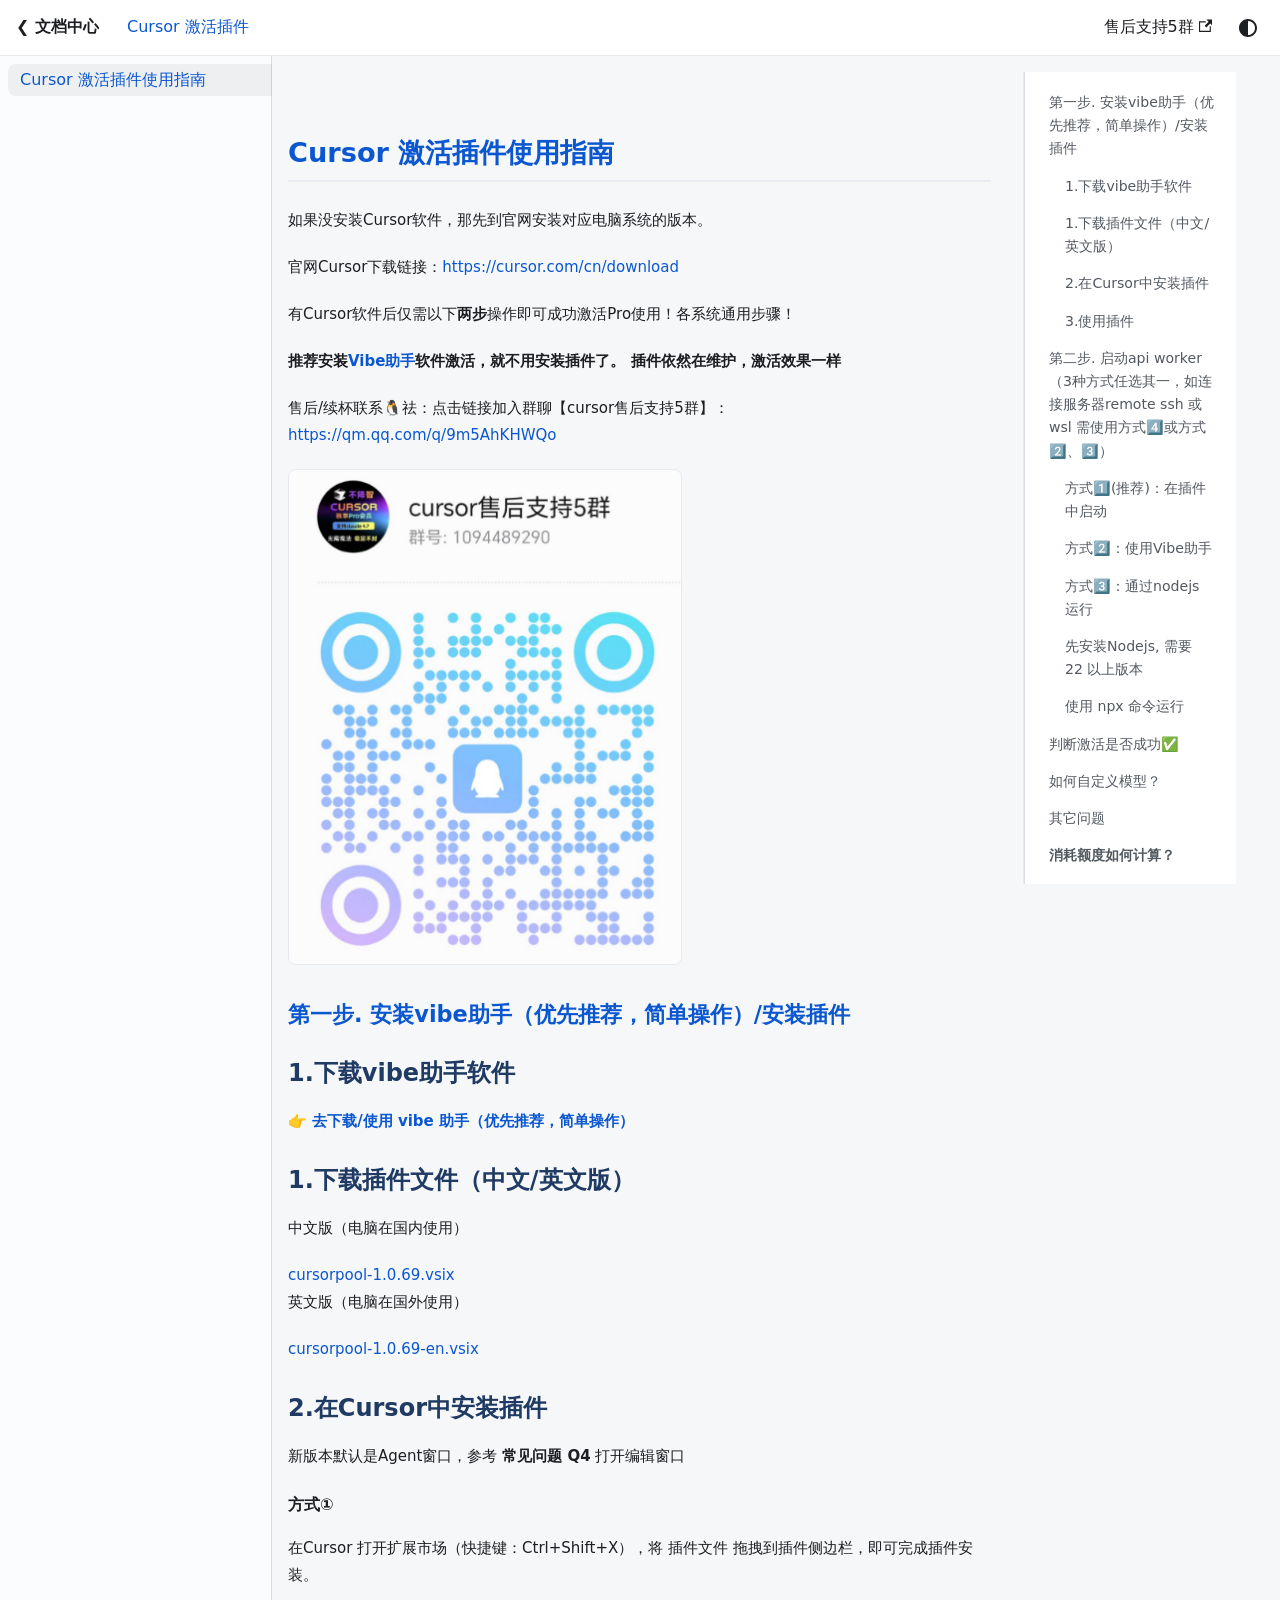
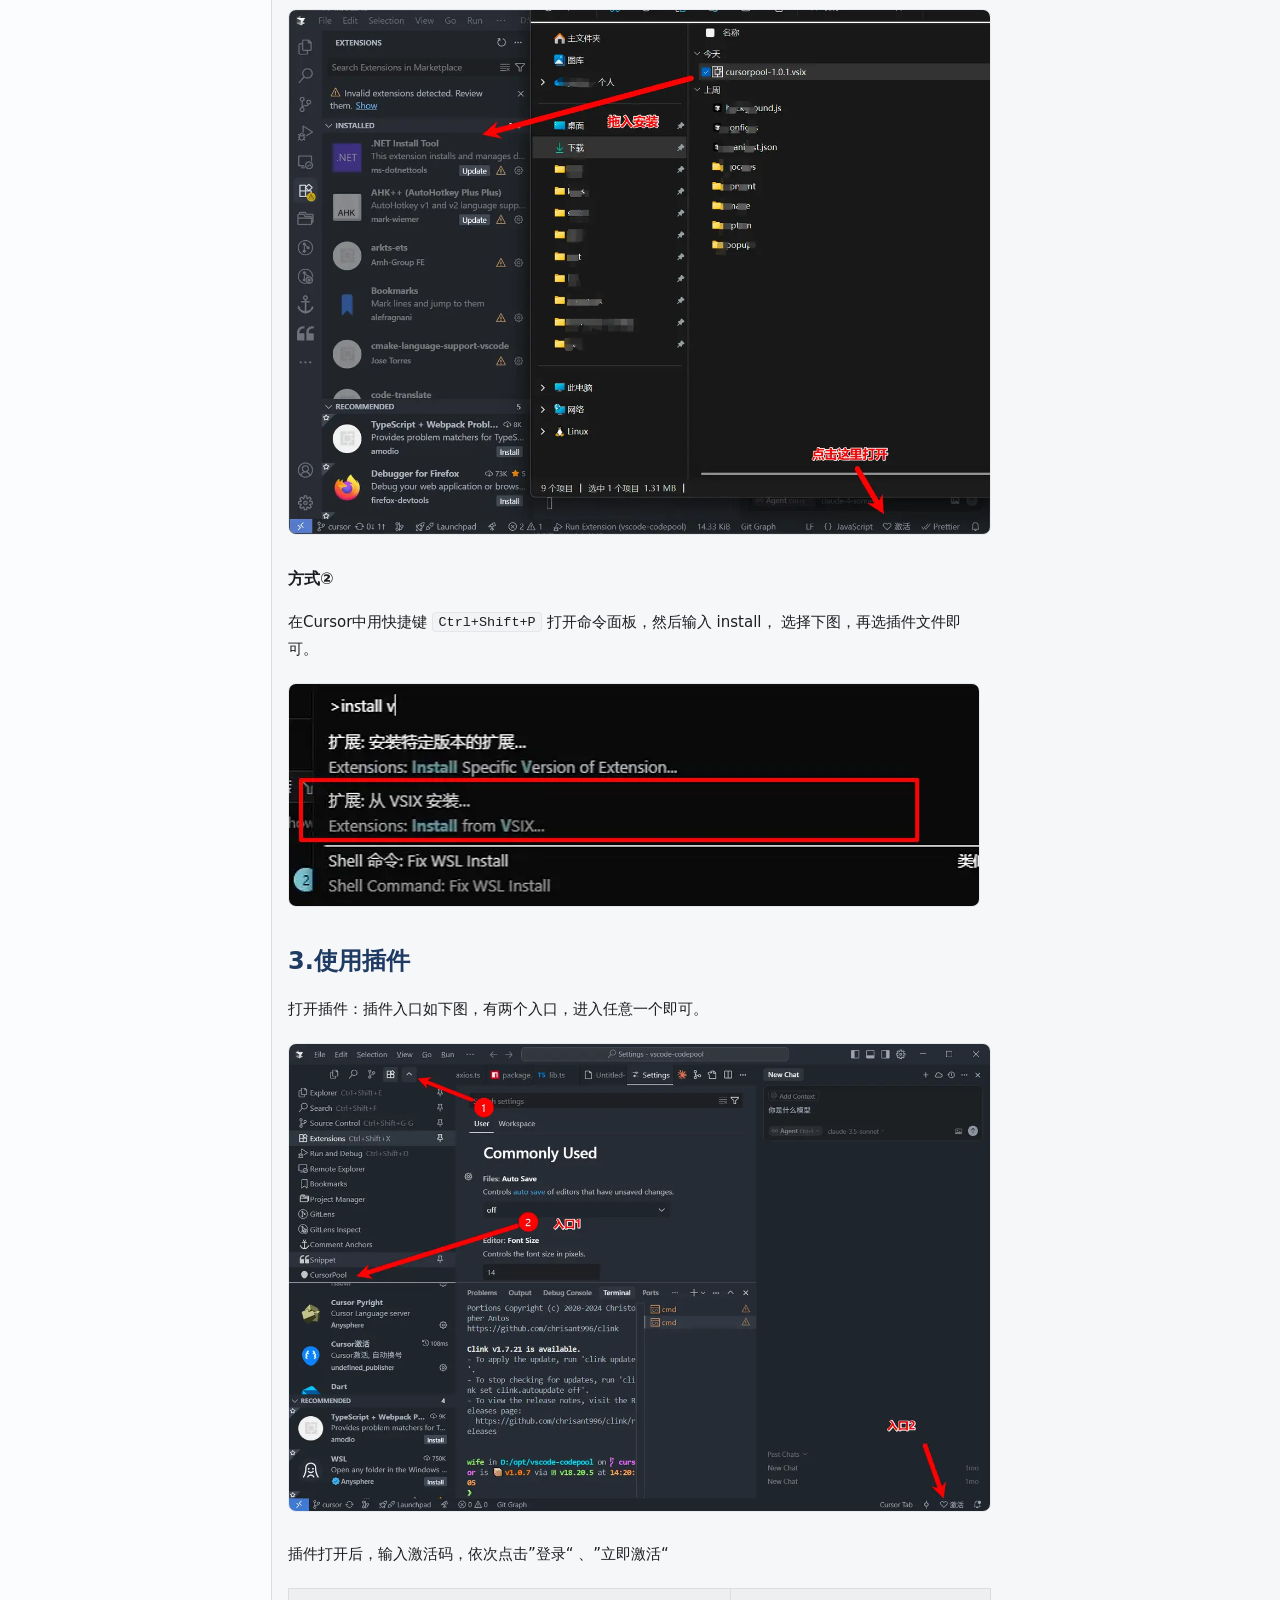
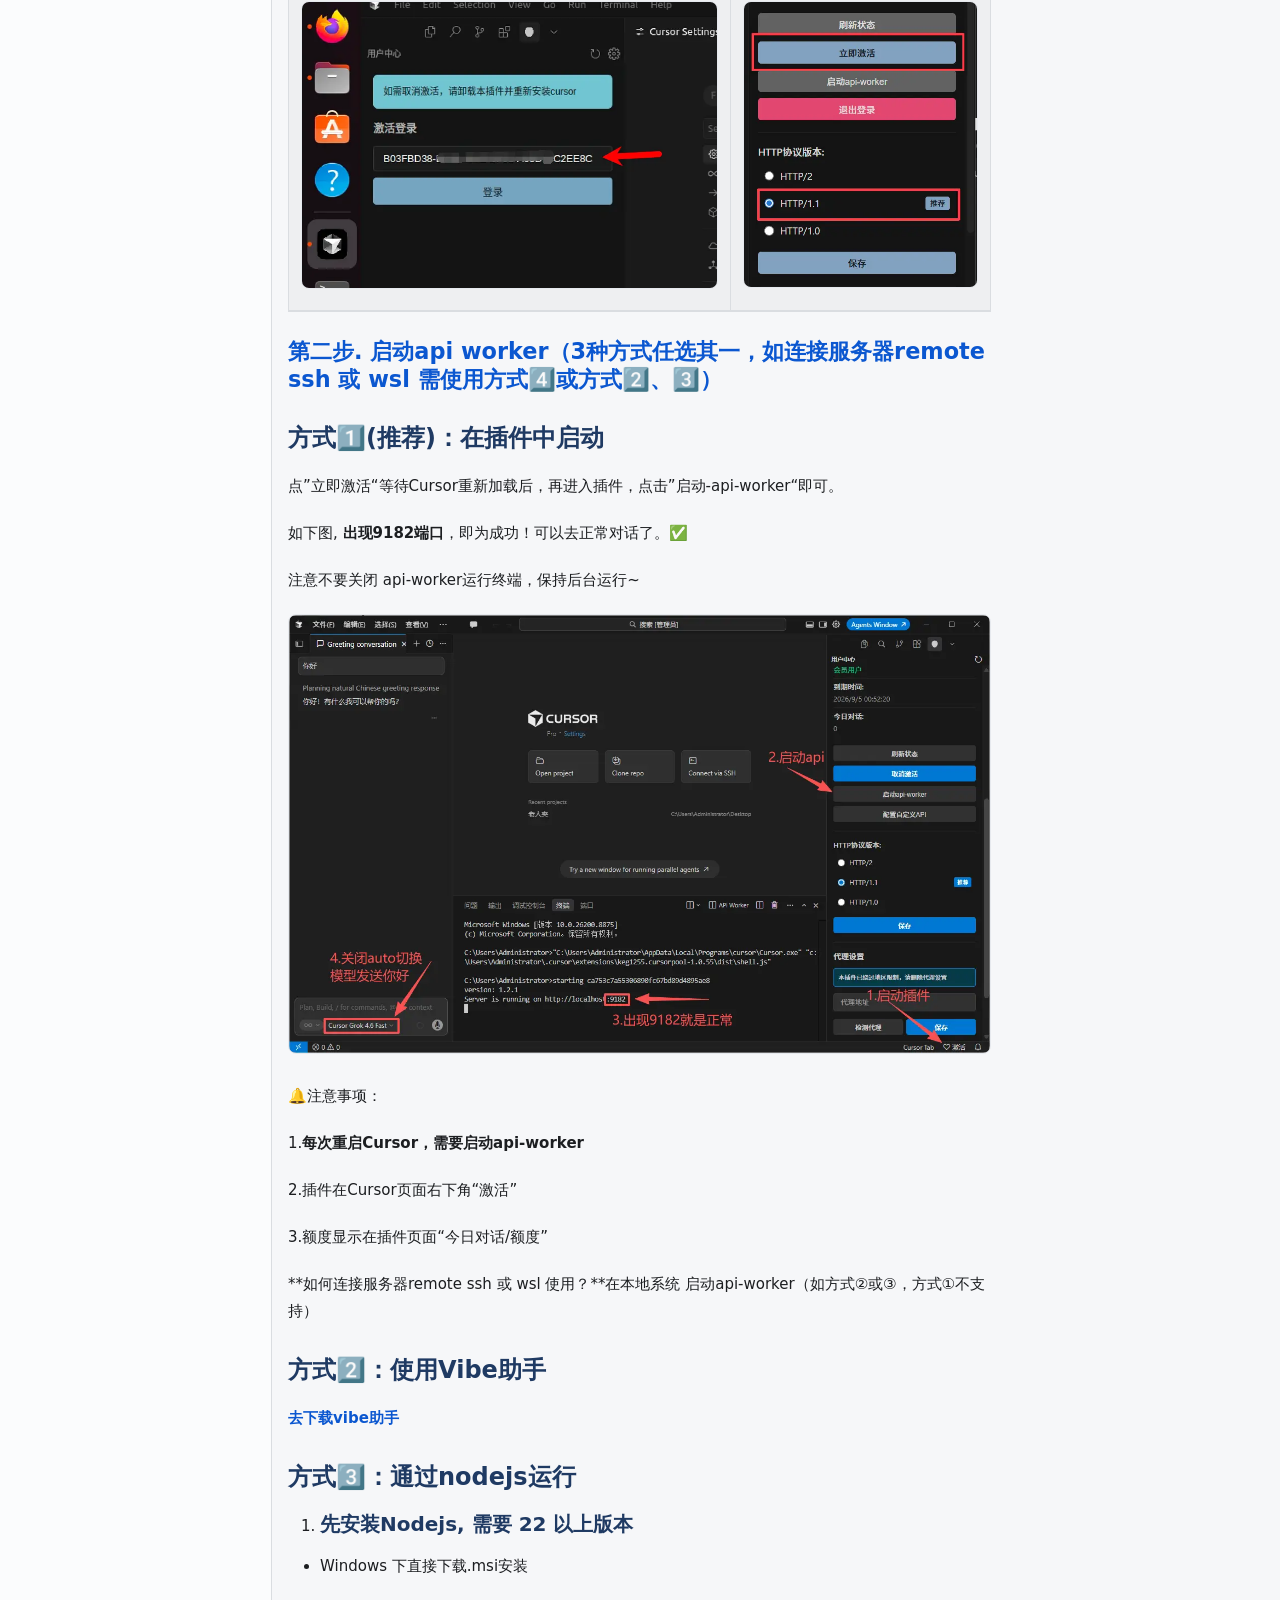
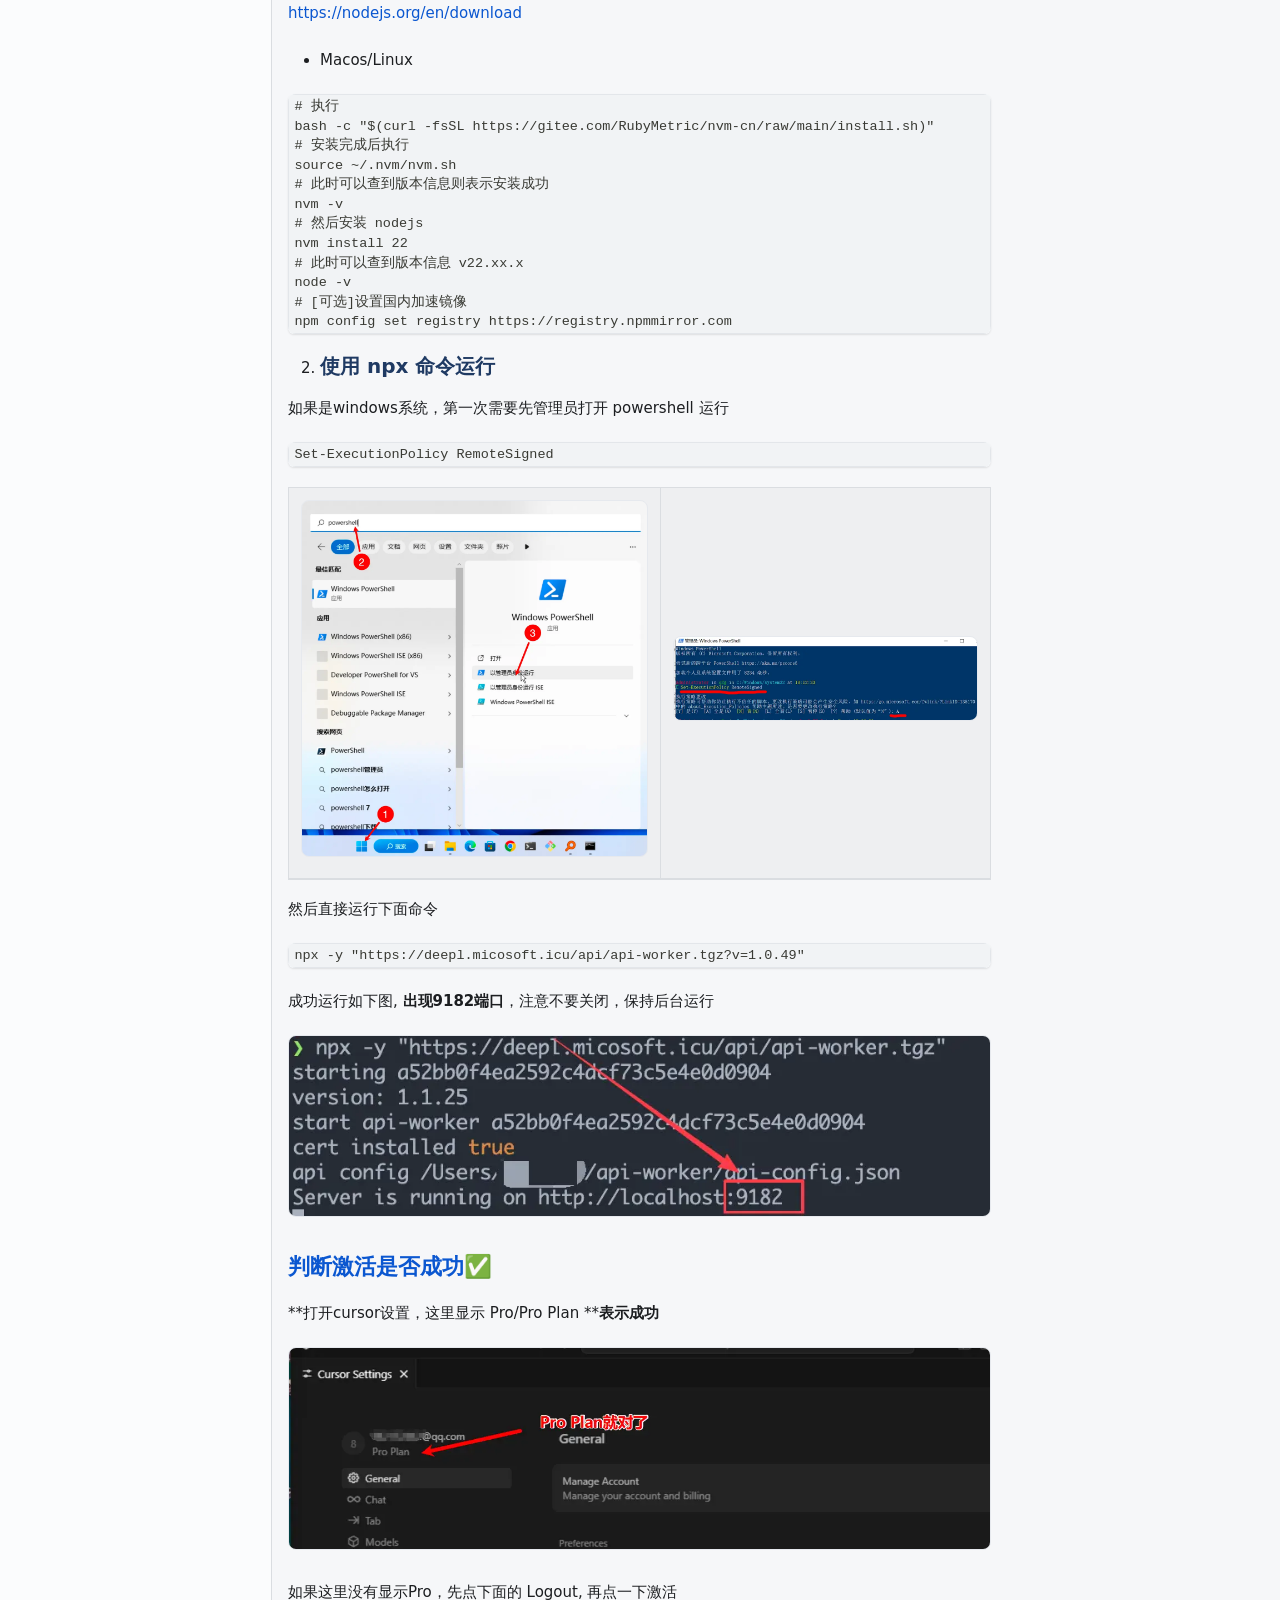
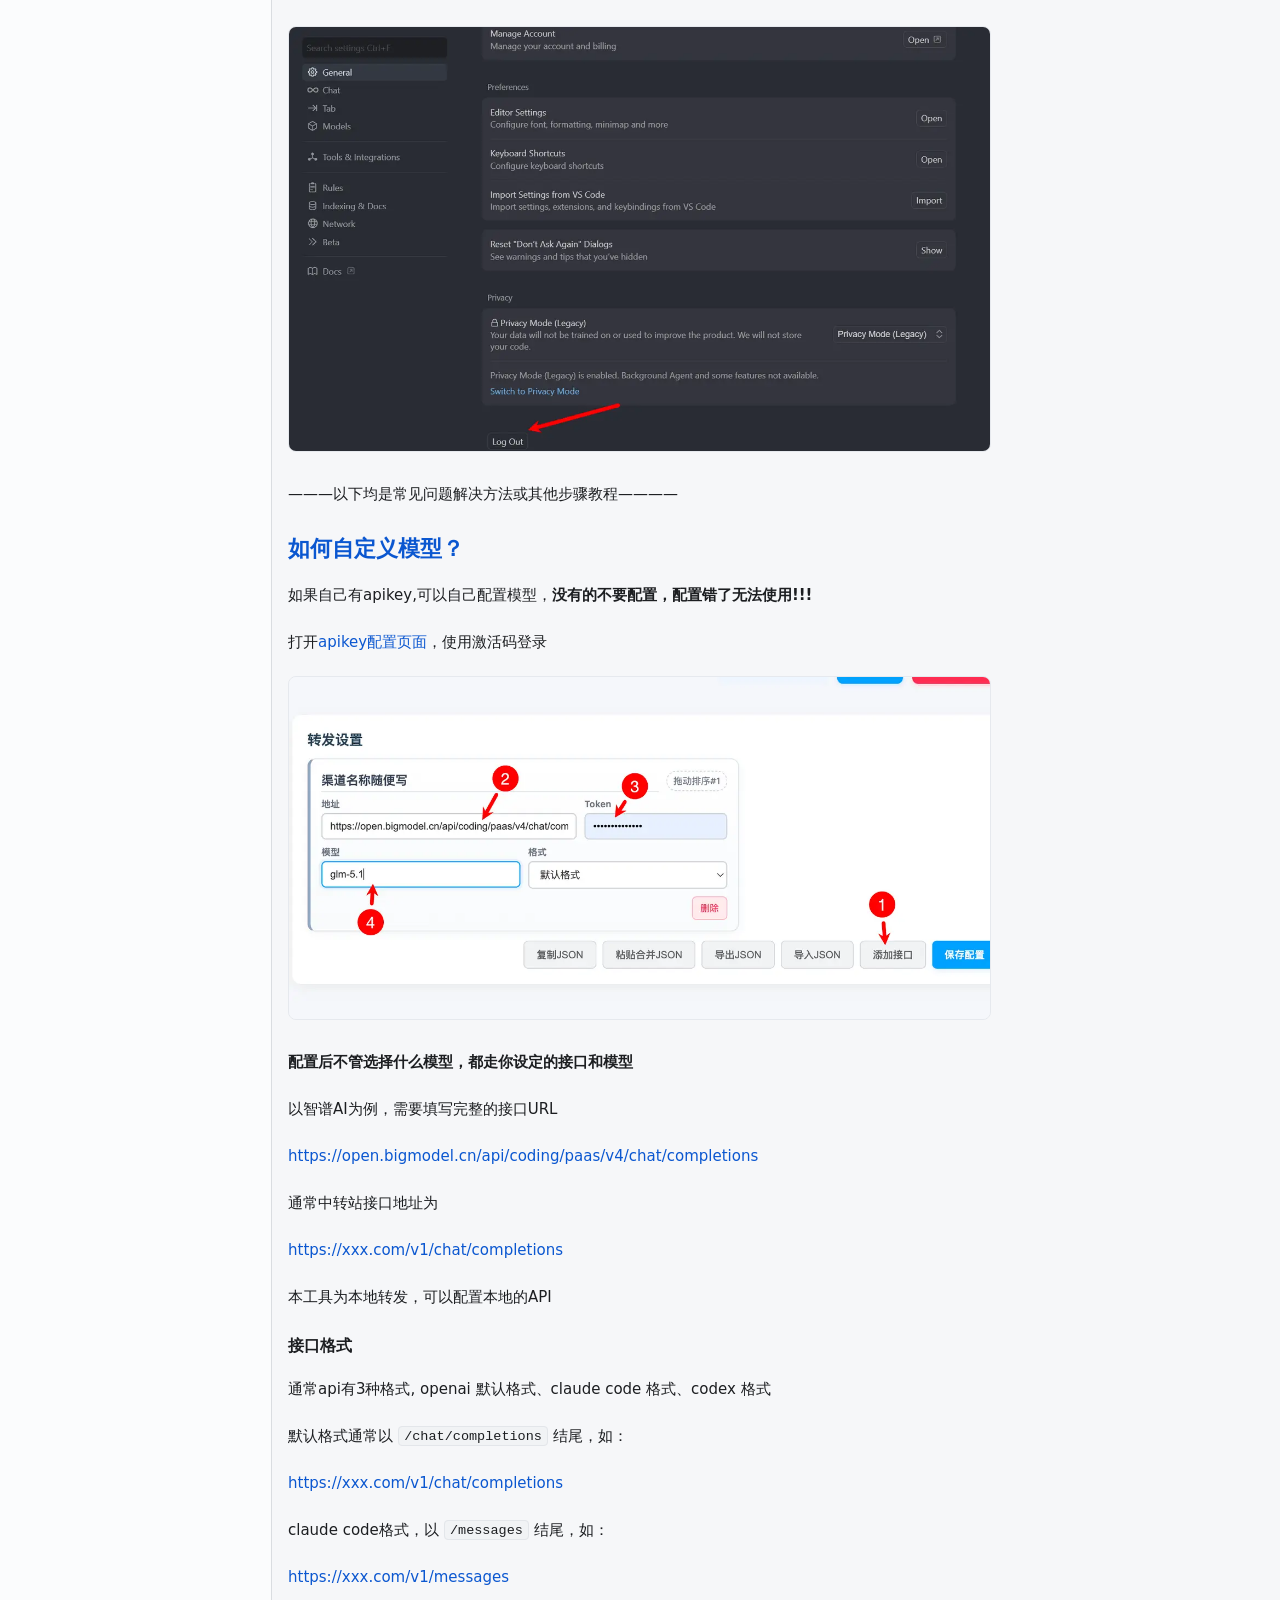
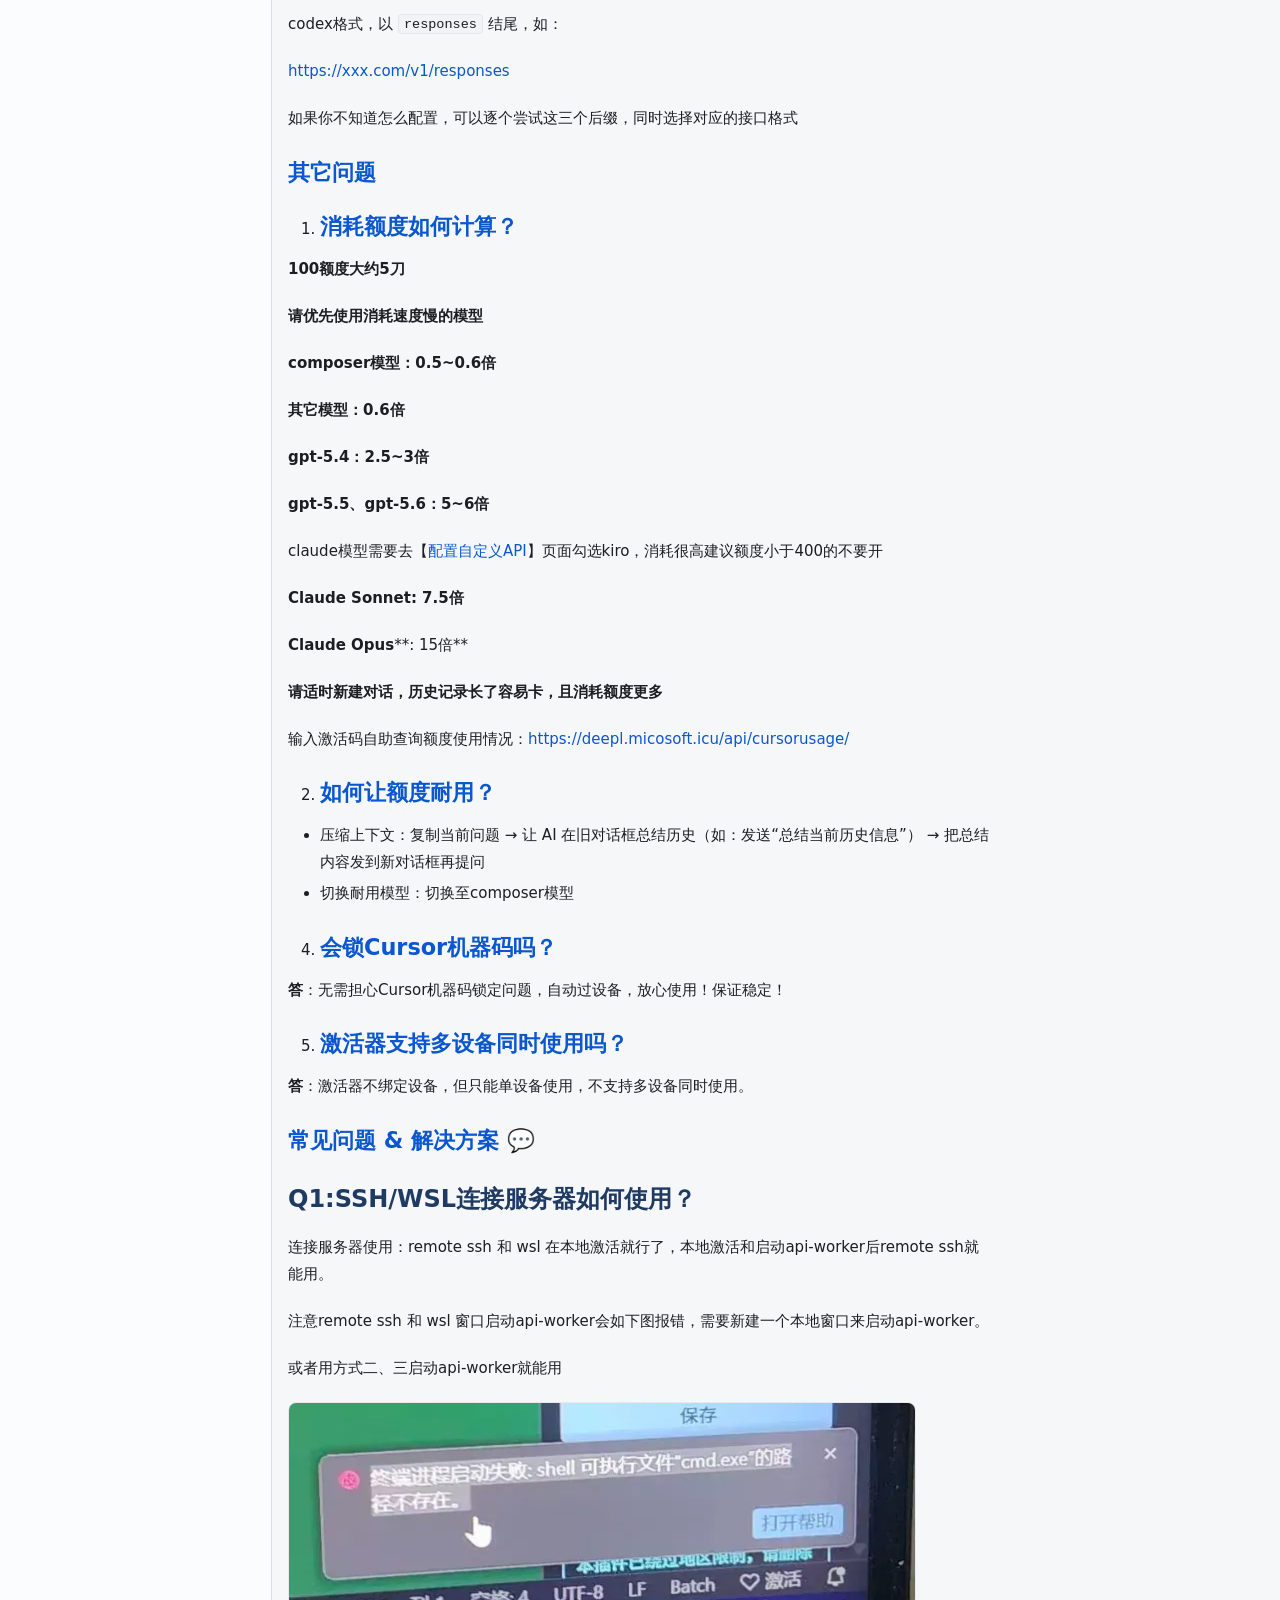
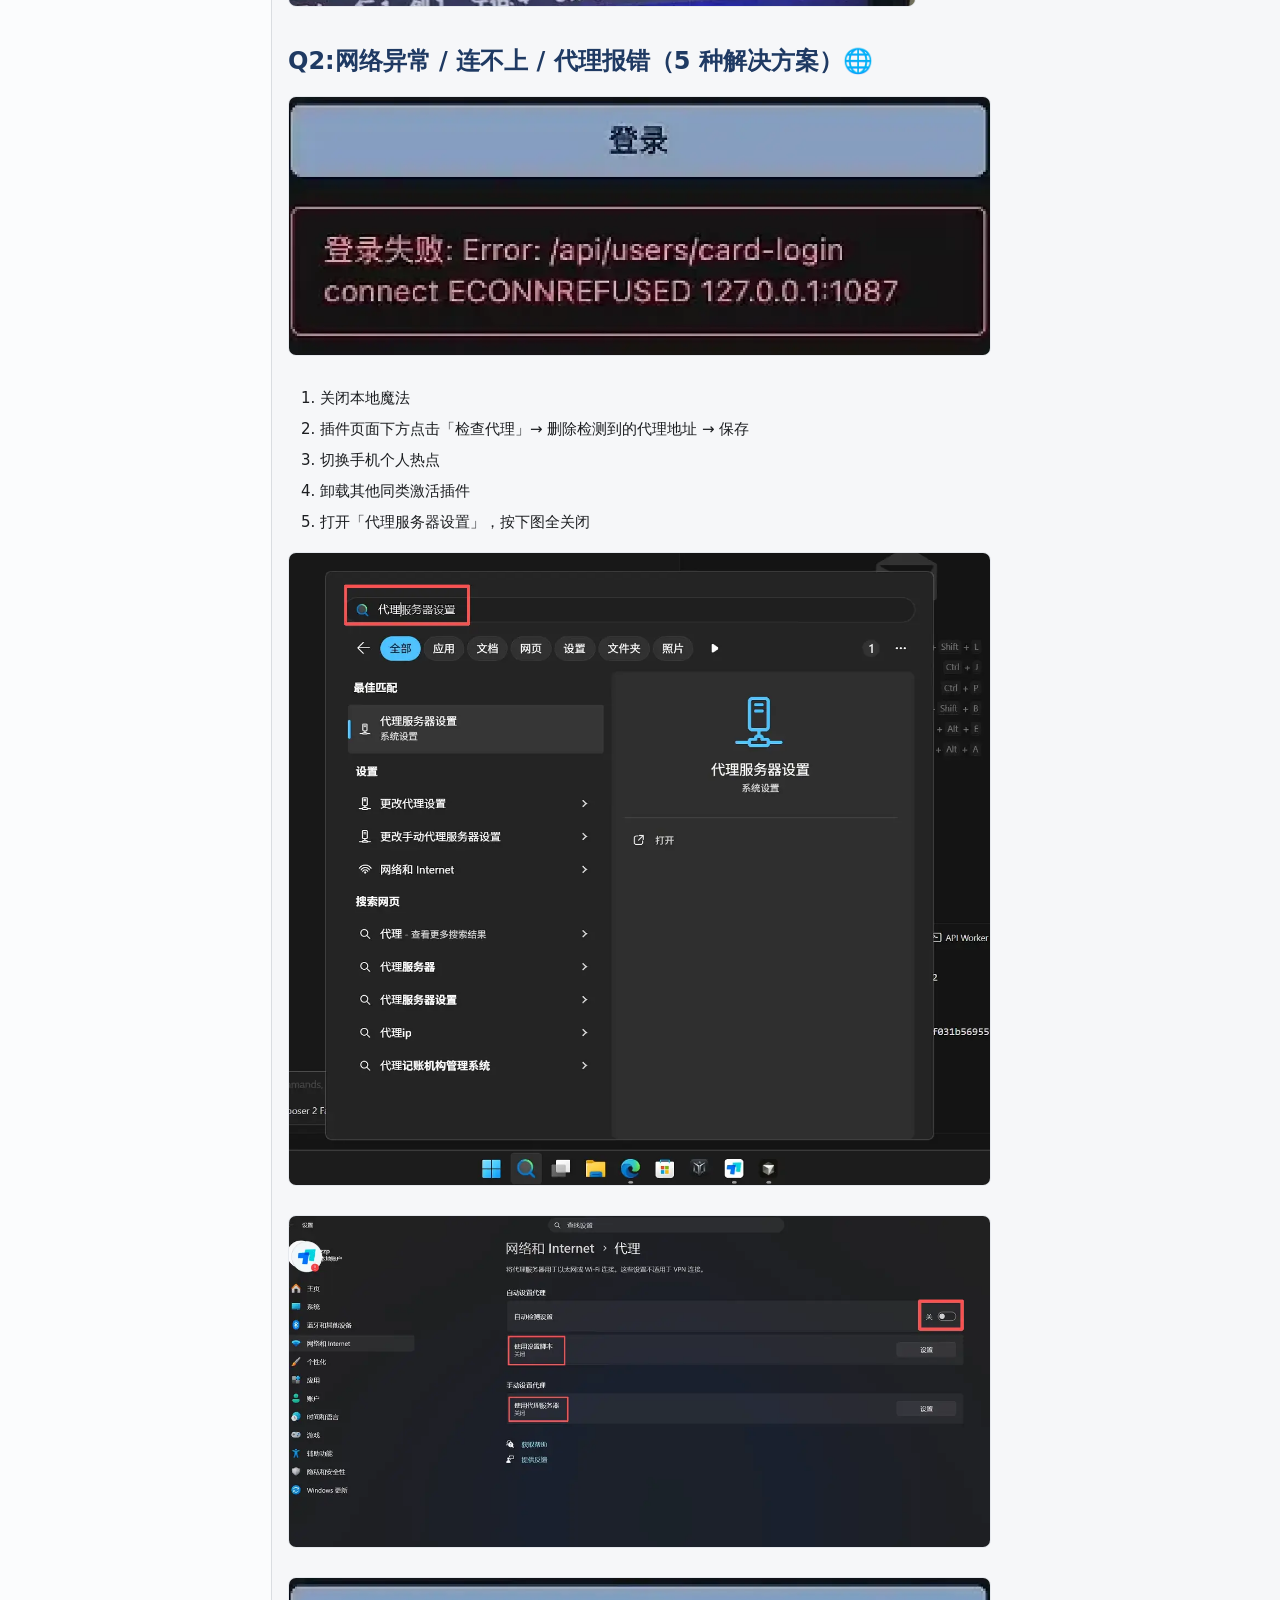
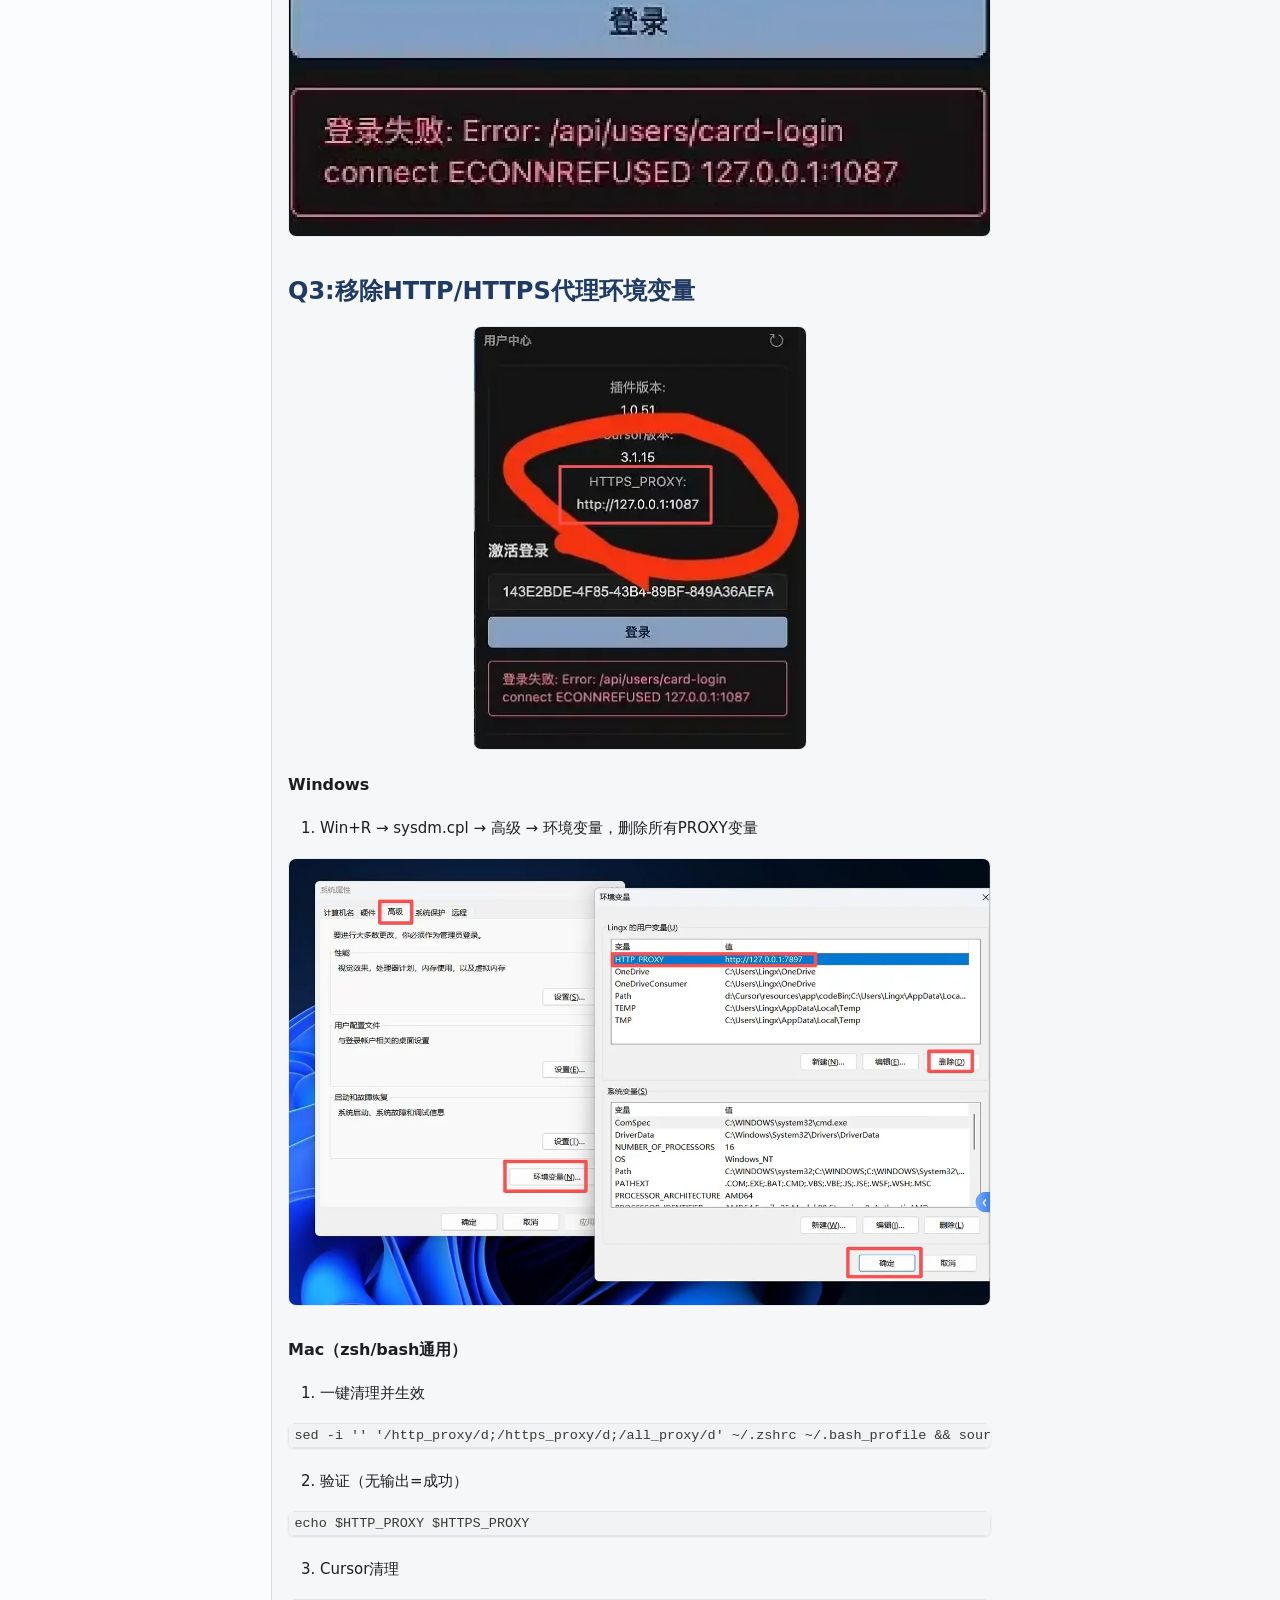
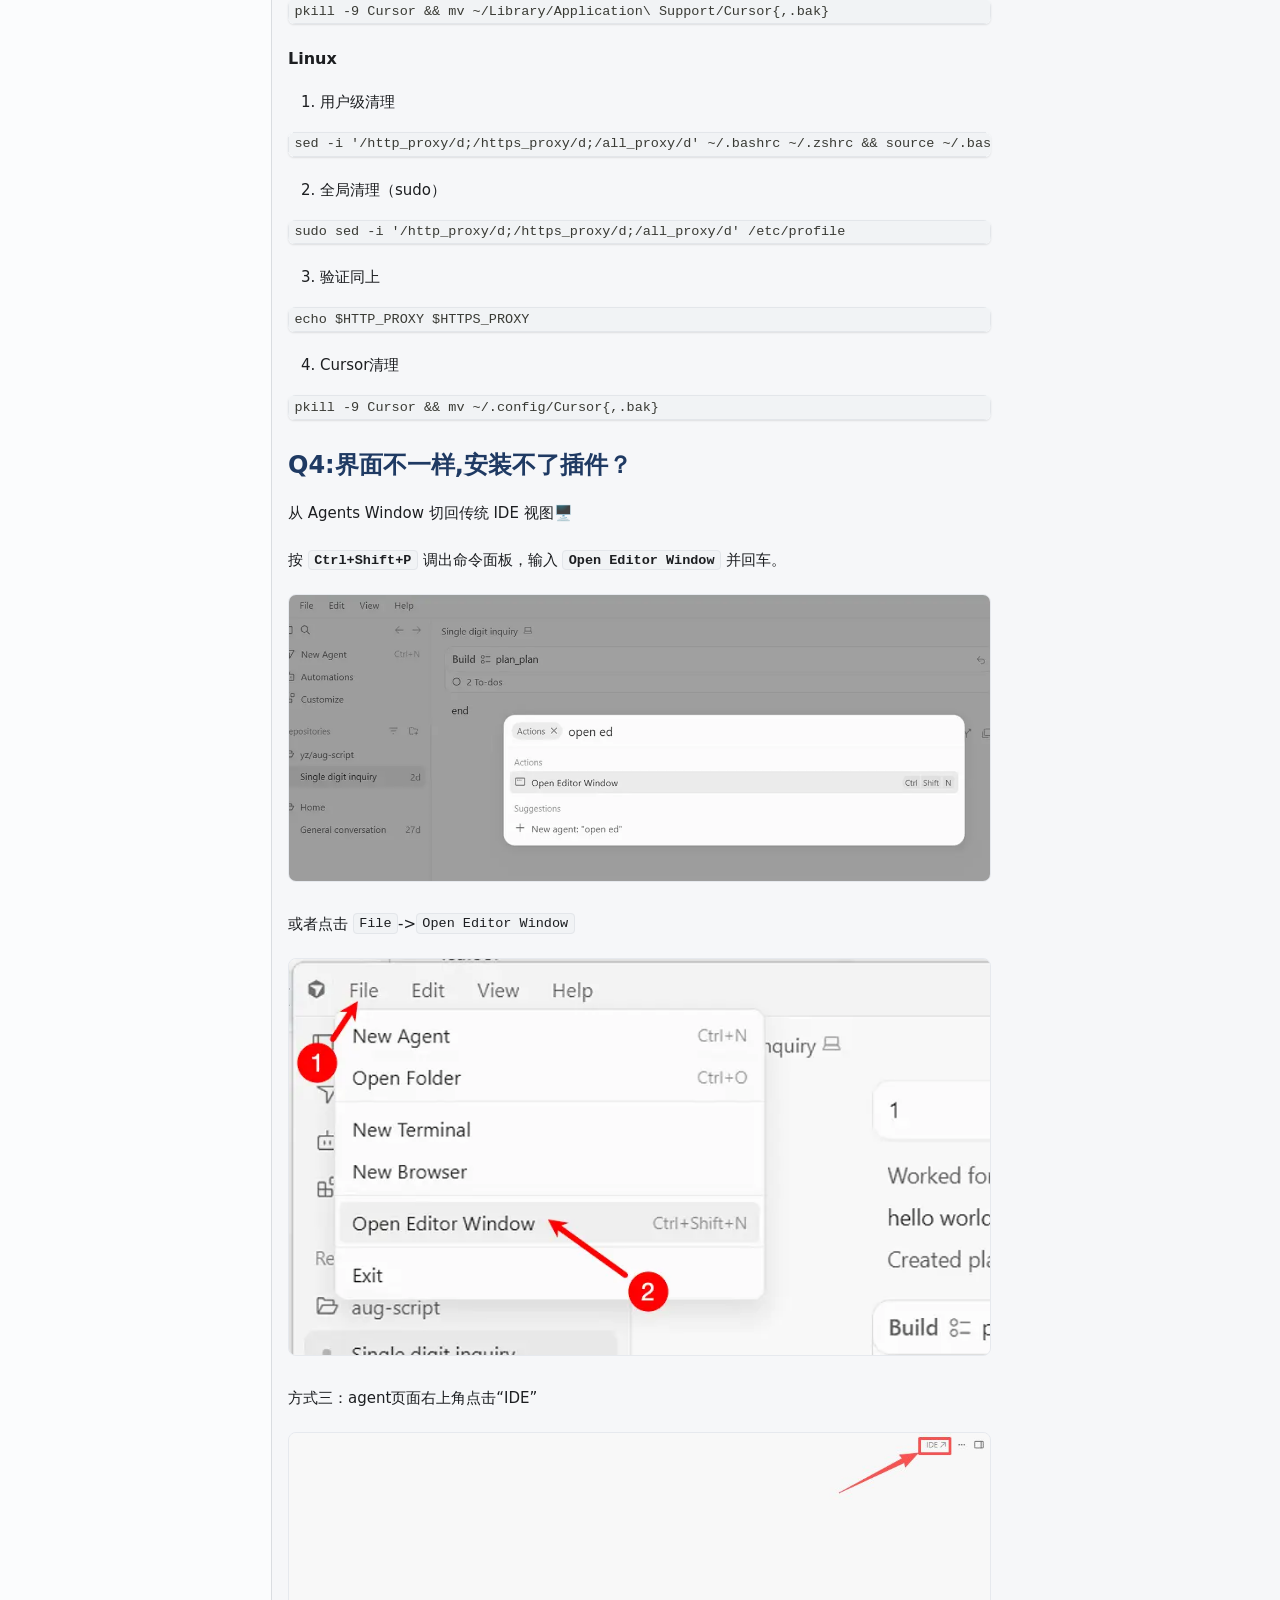
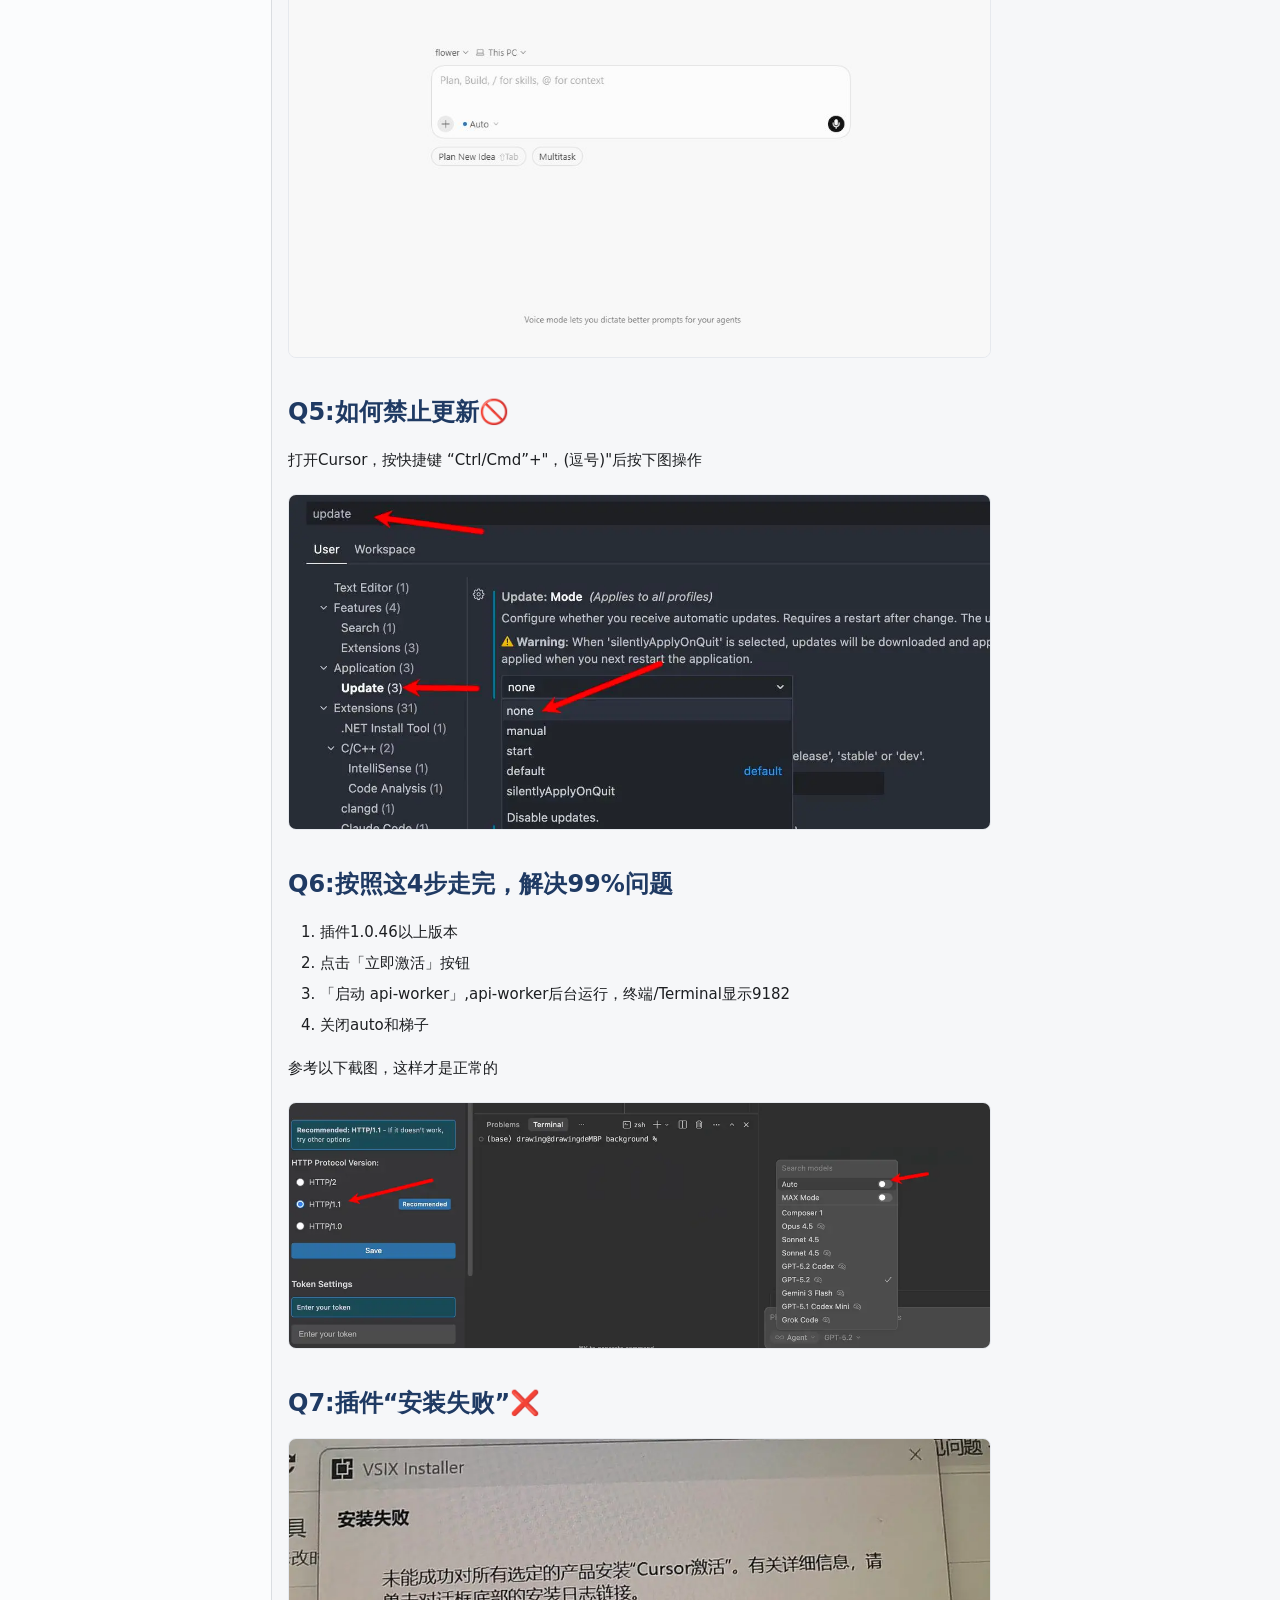
==== commit e5e9de36: "deploy: update site" ====
--- a/index.html
+++ b/index.html
@@ -4,7 +4,7 @@
 <meta charset="UTF-8">
 <meta name="generator" content="Docusaurus v3.10.2">
 <title data-rh="true">Cursor 激活插件使用指南 | Cursor 激活插件文档</title><meta data-rh="true" name="twitter:card" content="summary_large_image"><meta data-rh="true" property="og:url" content="https://USER.github.io/"><meta data-rh="true" property="og:locale" content="zh_CN"><meta data-rh="true" name="docusaurus_locale" content="zh-CN"><meta data-rh="true" name="docsearch:language" content="zh-CN"><meta data-rh="true" name="viewport" content="width=device-width,initial-scale=1"><meta data-rh="true" name="docusaurus_version" content="current"><meta data-rh="true" name="docusaurus_tag" content="docs-default-current"><meta data-rh="true" name="docsearch:version" content="current"><meta data-rh="true" name="docsearch:docusaurus_tag" content="docs-default-current"><meta data-rh="true" property="og:title" content="Cursor 激活插件使用指南 | Cursor 激活插件文档"><meta data-rh="true" name="description" content="安装、激活、常见问题一站式指南"><meta data-rh="true" property="og:description" content="安装、激活、常见问题一站式指南"><link data-rh="true" rel="icon" href="/img/favicon.ico"><link data-rh="true" rel="canonical" href="https://USER.github.io/"><link data-rh="true" rel="alternate" href="https://USER.github.io/" hreflang="zh-CN"><link data-rh="true" rel="alternate" href="https://USER.github.io/" hreflang="x-default"><script data-rh="true">function insertBanner(){var n=document.createElement("div");n.id="__docusaurus-base-url-issue-banner-container";n.innerHTML='\n<div id="__docusaurus-base-url-issue-banner" style="border: thick solid red; background-color: rgb(255, 230, 179); margin: 20px; padding: 20px; font-size: 20px;">\n   <p style="font-weight: bold; font-size: 30px;">Your Docusaurus site did not load properly.</p>\n   <p>A very common reason is a wrong site <a href="https://docusaurus.io/docs/docusaurus.config.js/#baseUrl" style="font-weight: bold;">baseUrl configuration</a>.</p>\n   <p>Current configured baseUrl = <span style="font-weight: bold; color: red;">/</span>  (default value)</p>\n   <p>We suggest trying baseUrl = <span id="__docusaurus-base-url-issue-banner-suggestion-container" style="font-weight: bold; color: green;"></span></p>\n</div>\n',document.body.prepend(n);var e=document.getElementById("__docusaurus-base-url-issue-banner-suggestion-container"),s=window.location.pathname,o="/"===s.substr(-1)?s:s+"/";e.textContent=o}document.addEventListener("DOMContentLoaded",function(){void 0===window.docusaurus&&insertBanner()})</script><script data-rh="true" type="application/ld+json">{"@context":"https://schema.org","@type":"BreadcrumbList","itemListElement":[{"@type":"ListItem","position":1,"name":"Cursor 激活插件使用指南","item":"https://USER.github.io/"}]}</script><style>#netlify-badge,[data-netlify-badge],a[href^="https://www.netlify.com"],a[href^="http://www.netlify.com"],.netlify-badge,[class*="netlify"][style*="fixed"],div[class*="netlify-badge"],footer a[href*="netlify.com"]{display:none!important;visibility:hidden!important;pointer-events:none!important}</style><link rel="stylesheet" href="/assets/css/styles.51789613.css">
-<script src="/assets/js/runtime~main.c7e0b72b.js" defer="defer"></script>
+<script src="/assets/js/runtime~main.6d6ee49e.js" defer="defer"></script>
 <script src="/assets/js/main.3613cbf4.js" defer="defer"></script>
 </head>
 <body>
@@ -23,9 +23,9 @@
 <p><strong><a href="https://docs.cloudpp.win/docs/vibe-assistant" target="_blank" rel="noopener noreferrer" class="">👉 去下载/使用 vibe 助手（优先推荐，简单操作）</a></strong></p>
 <h3 class="anchor anchorTargetStickyNavbar_Vzrq" id="1下载插件文件中文英文版">1.下载插件文件（中文/英文版）<a href="#1下载插件文件中文英文版" class="hash-link" aria-label="1.下载插件文件（中文/英文版）的直接链接" title="1.下载插件文件（中文/英文版）的直接链接" translate="no">​</a></h3>
 <p>中文版（电脑在国内使用）</p>
-<a href="files/cursorpool-1.0.68.vsix">cursorpool-1.0.68.vsix</a>
+<a href="files/cursorpool-1.0.69.vsix">cursorpool-1.0.69.vsix</a>
 <p>英文版（电脑在国外使用）</p>
-<a href="files/cursorpool-1.0.68-en.vsix">cursorpool-1.0.68-en.vsix</a>
+<a href="files/cursorpool-1.0.69-en.vsix">cursorpool-1.0.69-en.vsix</a>
 <h3 class="anchor anchorTargetStickyNavbar_Vzrq" id="2在cursor中安装插件">2.在Cursor中安装插件<a href="#2在cursor中安装插件" class="hash-link" aria-label="2.在Cursor中安装插件的直接链接" title="2.在Cursor中安装插件的直接链接" translate="no">​</a></h3>
 <p>新版本默认是Agent窗口，参考 <strong>常见问题 Q4</strong> 打开编辑窗口</p>
 <h4 class="anchor anchorTargetStickyNavbar_Vzrq" id="方式">方式①<a href="#方式" class="hash-link" aria-label="方式①的直接链接" title="方式①的直接链接" translate="no">​</a></h4>
